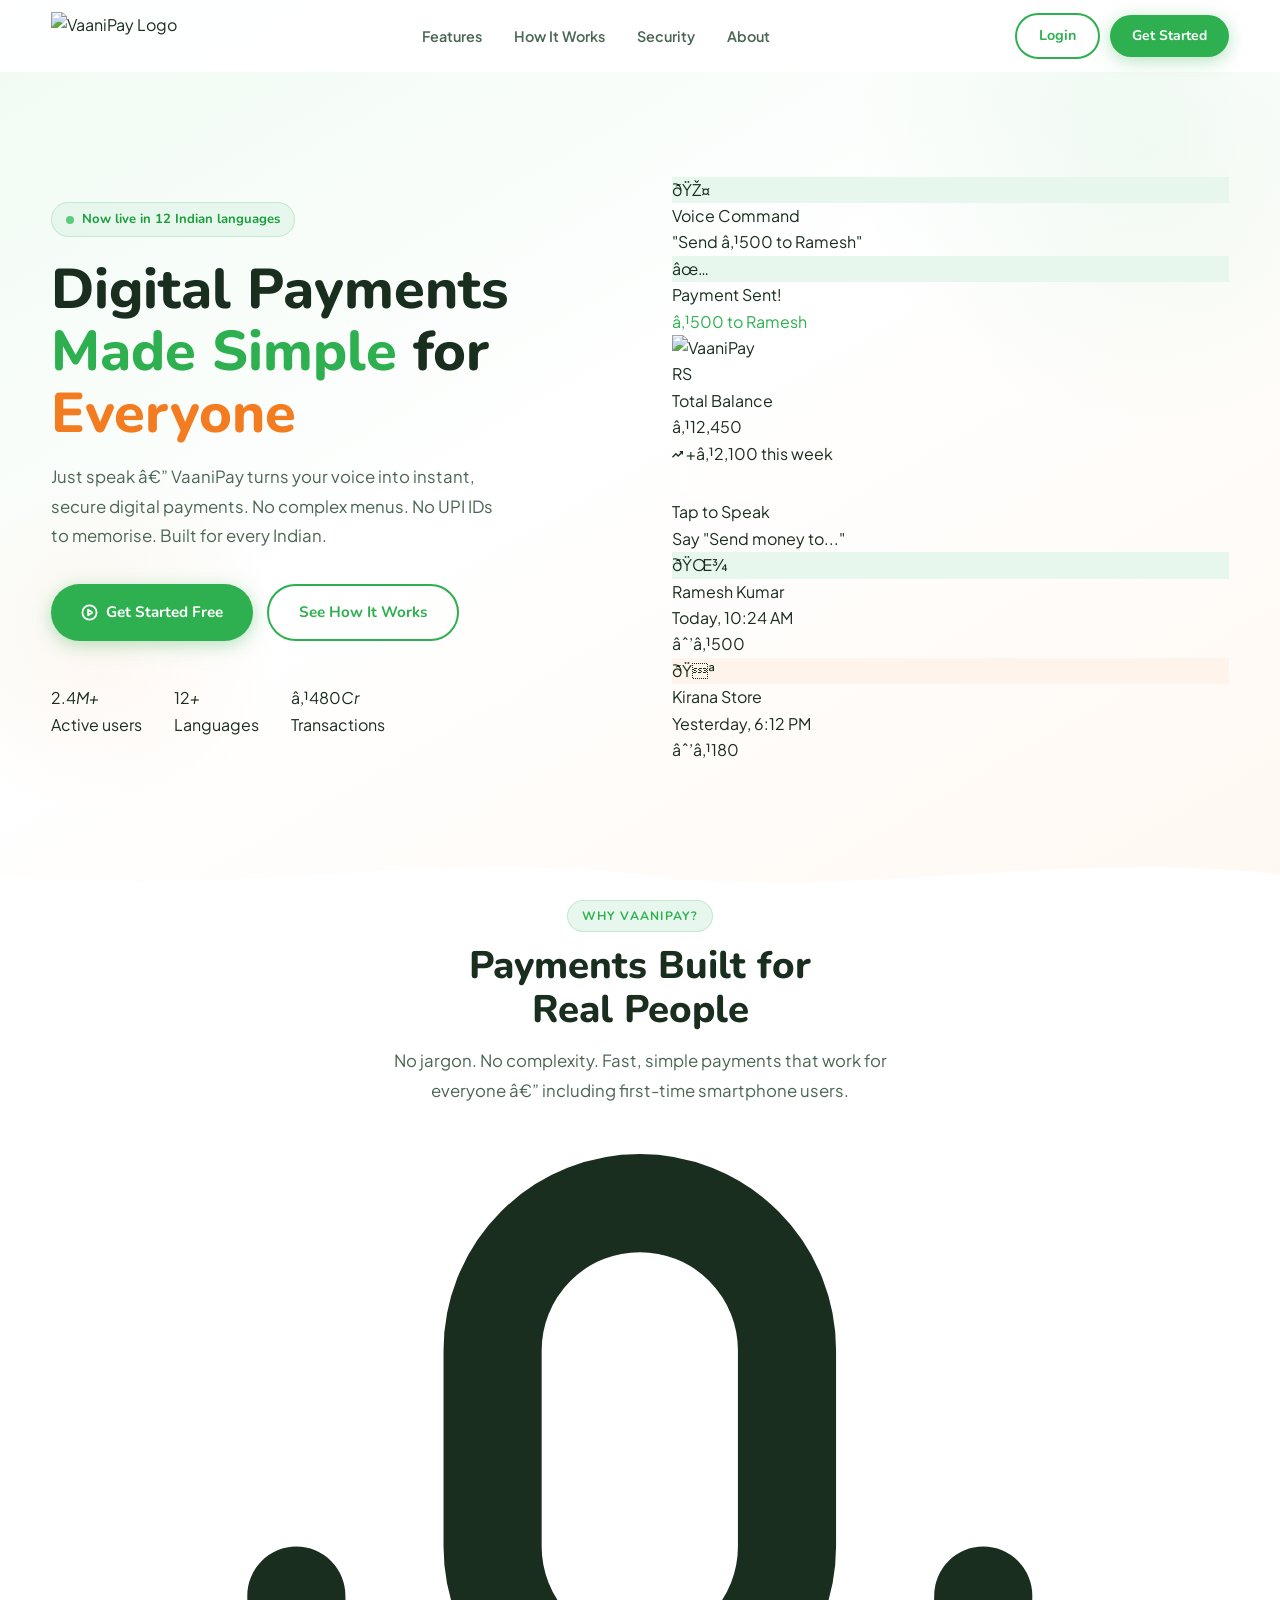
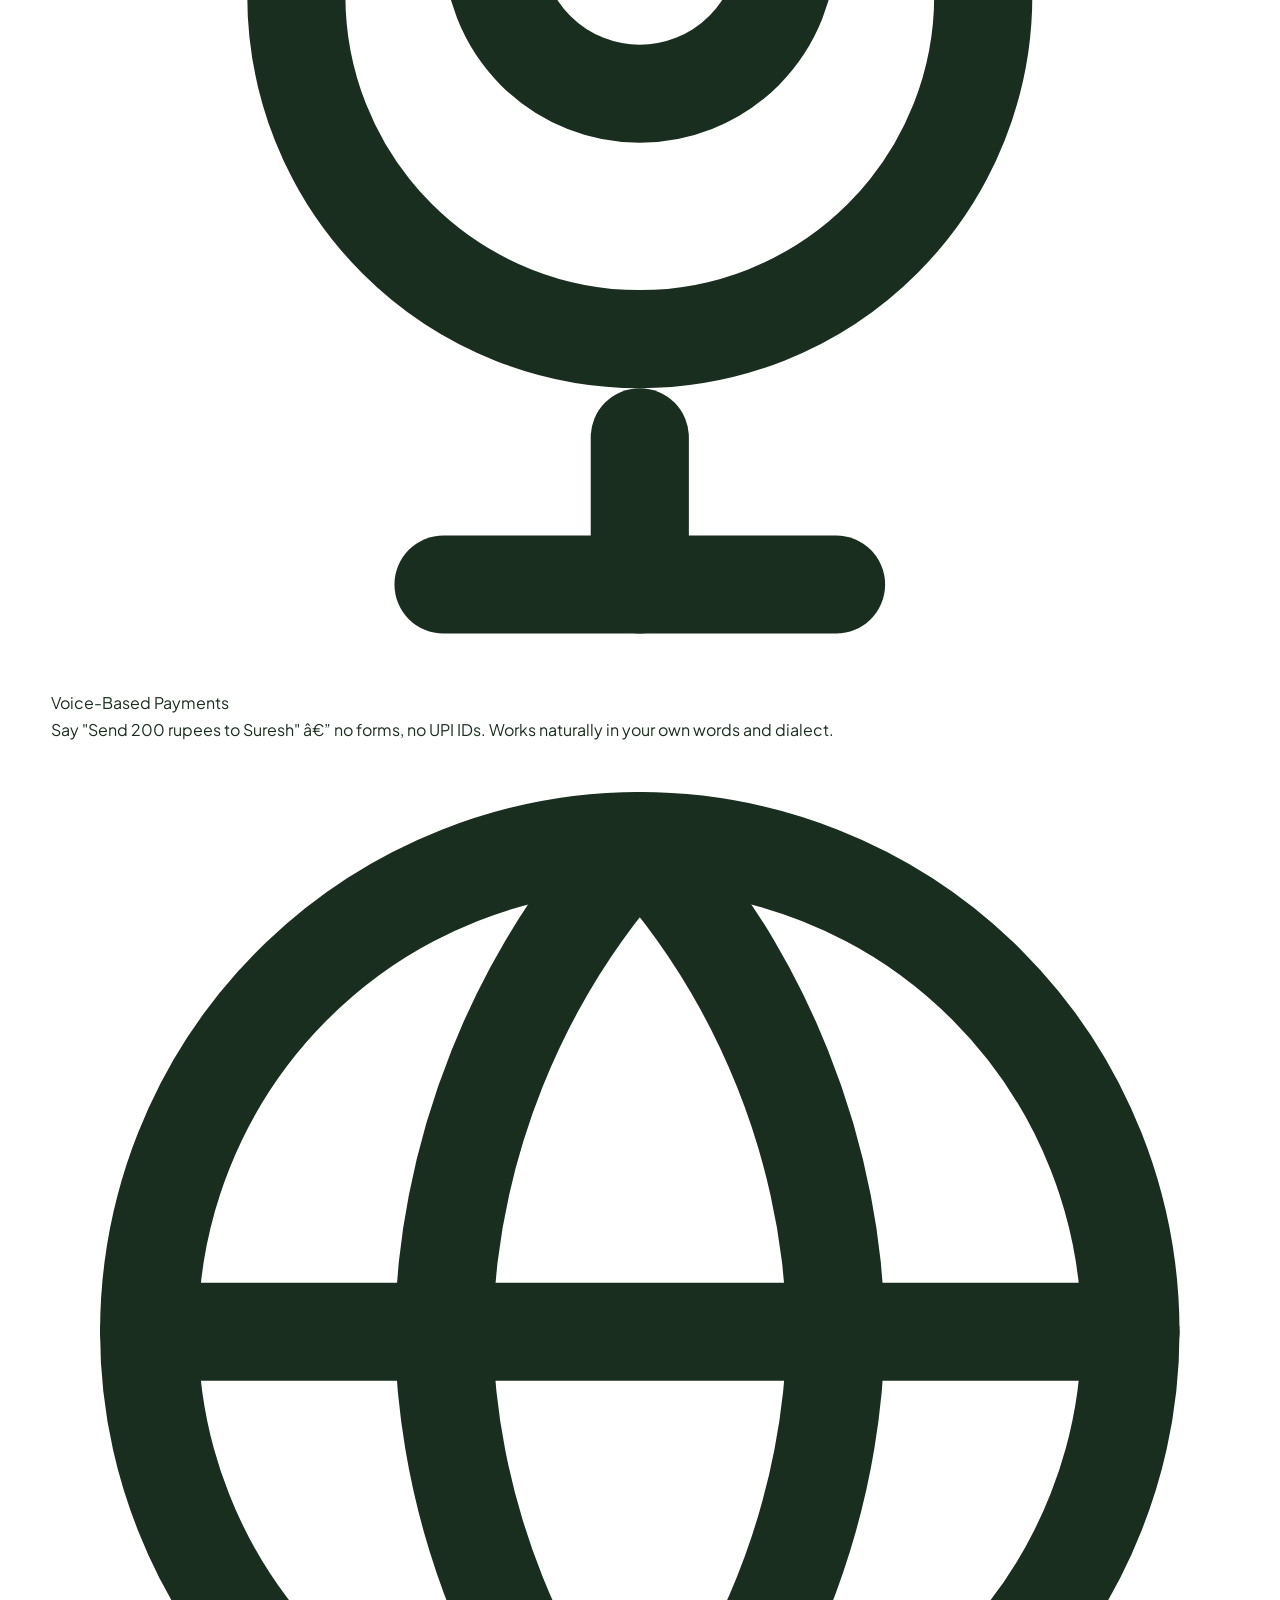
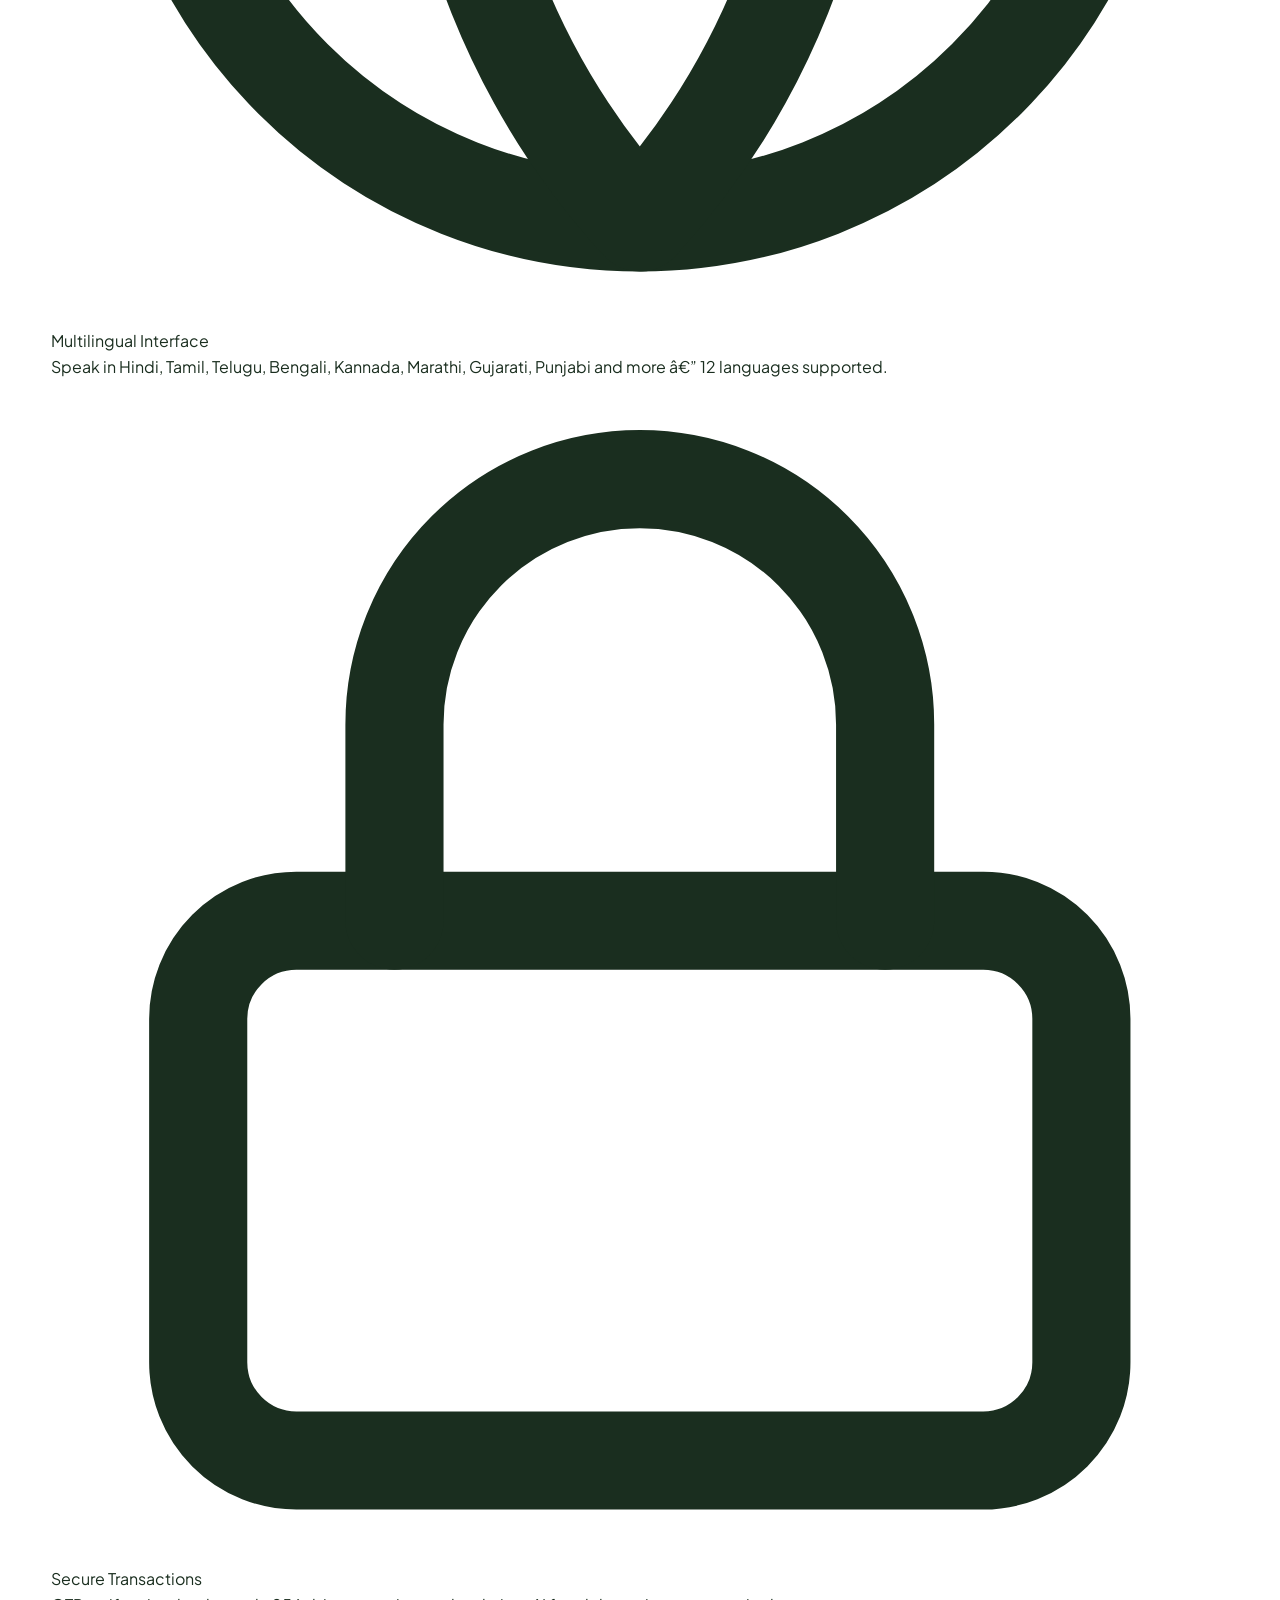
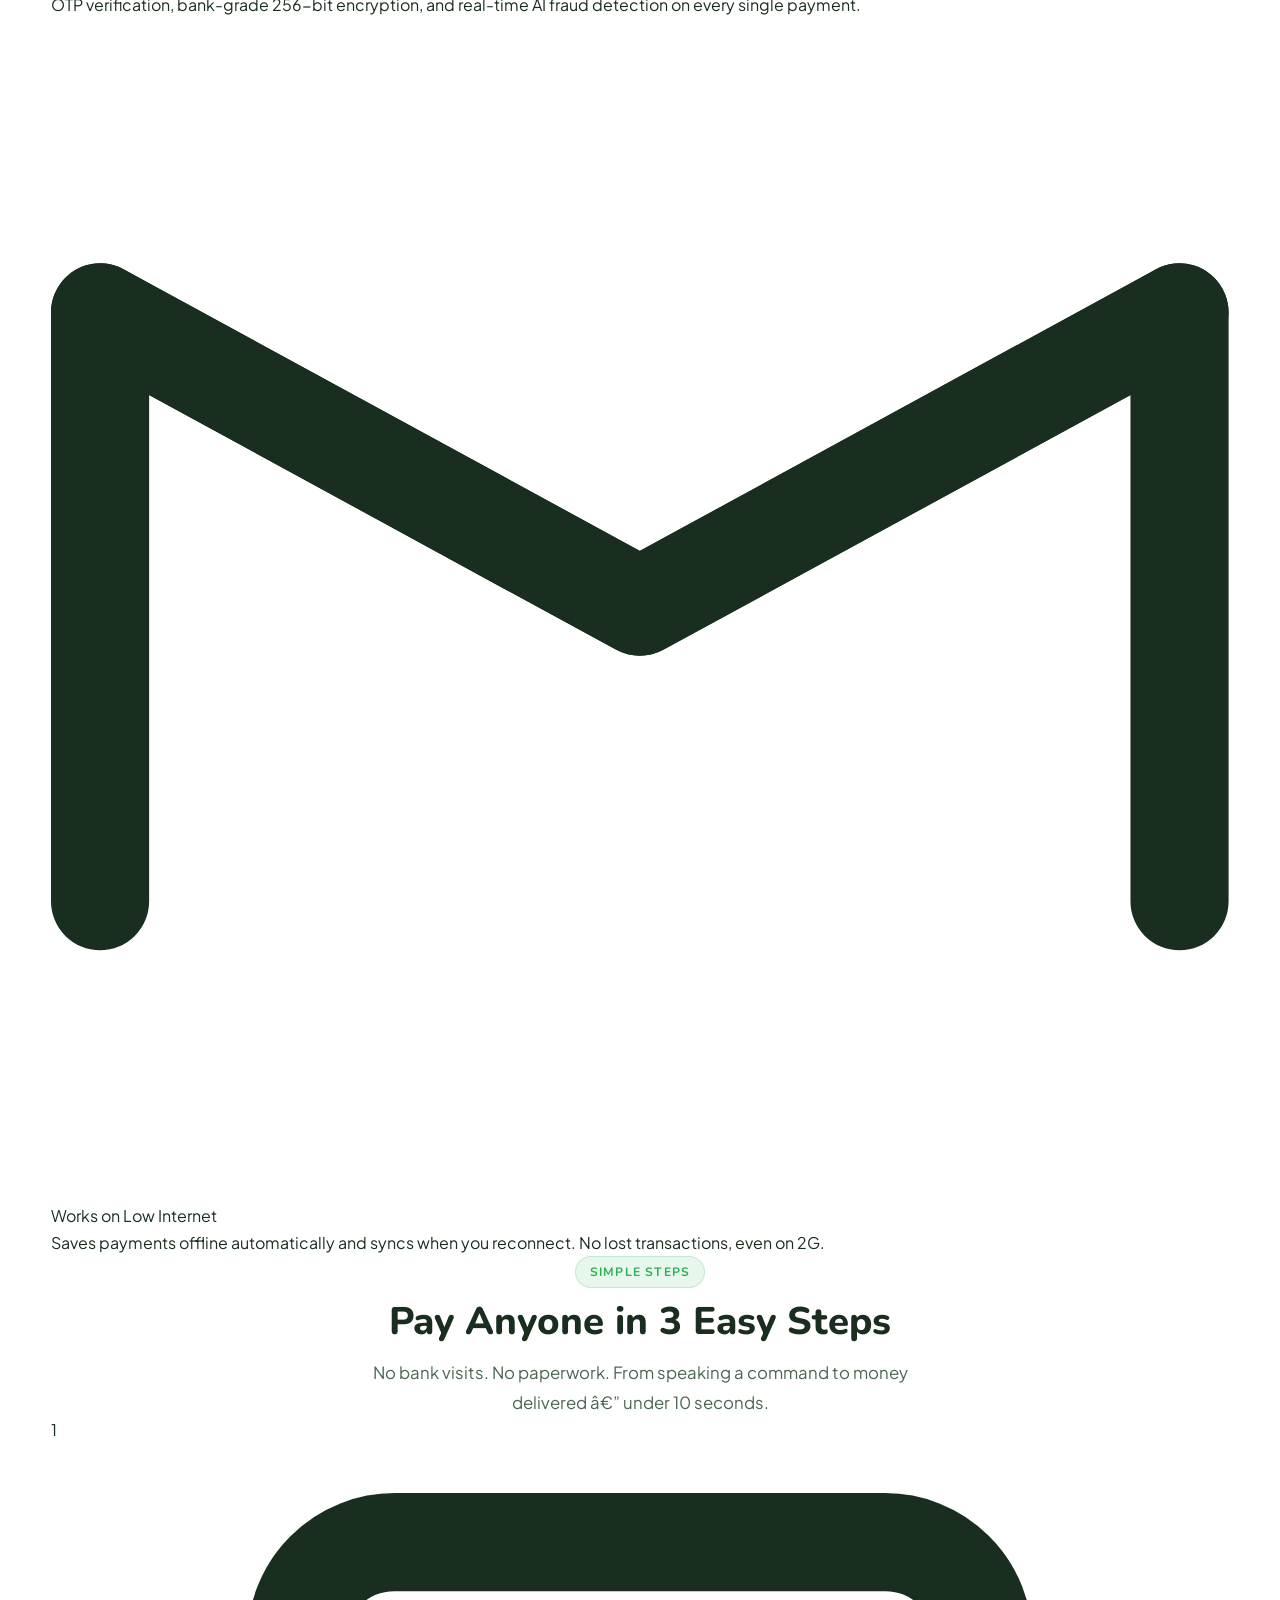
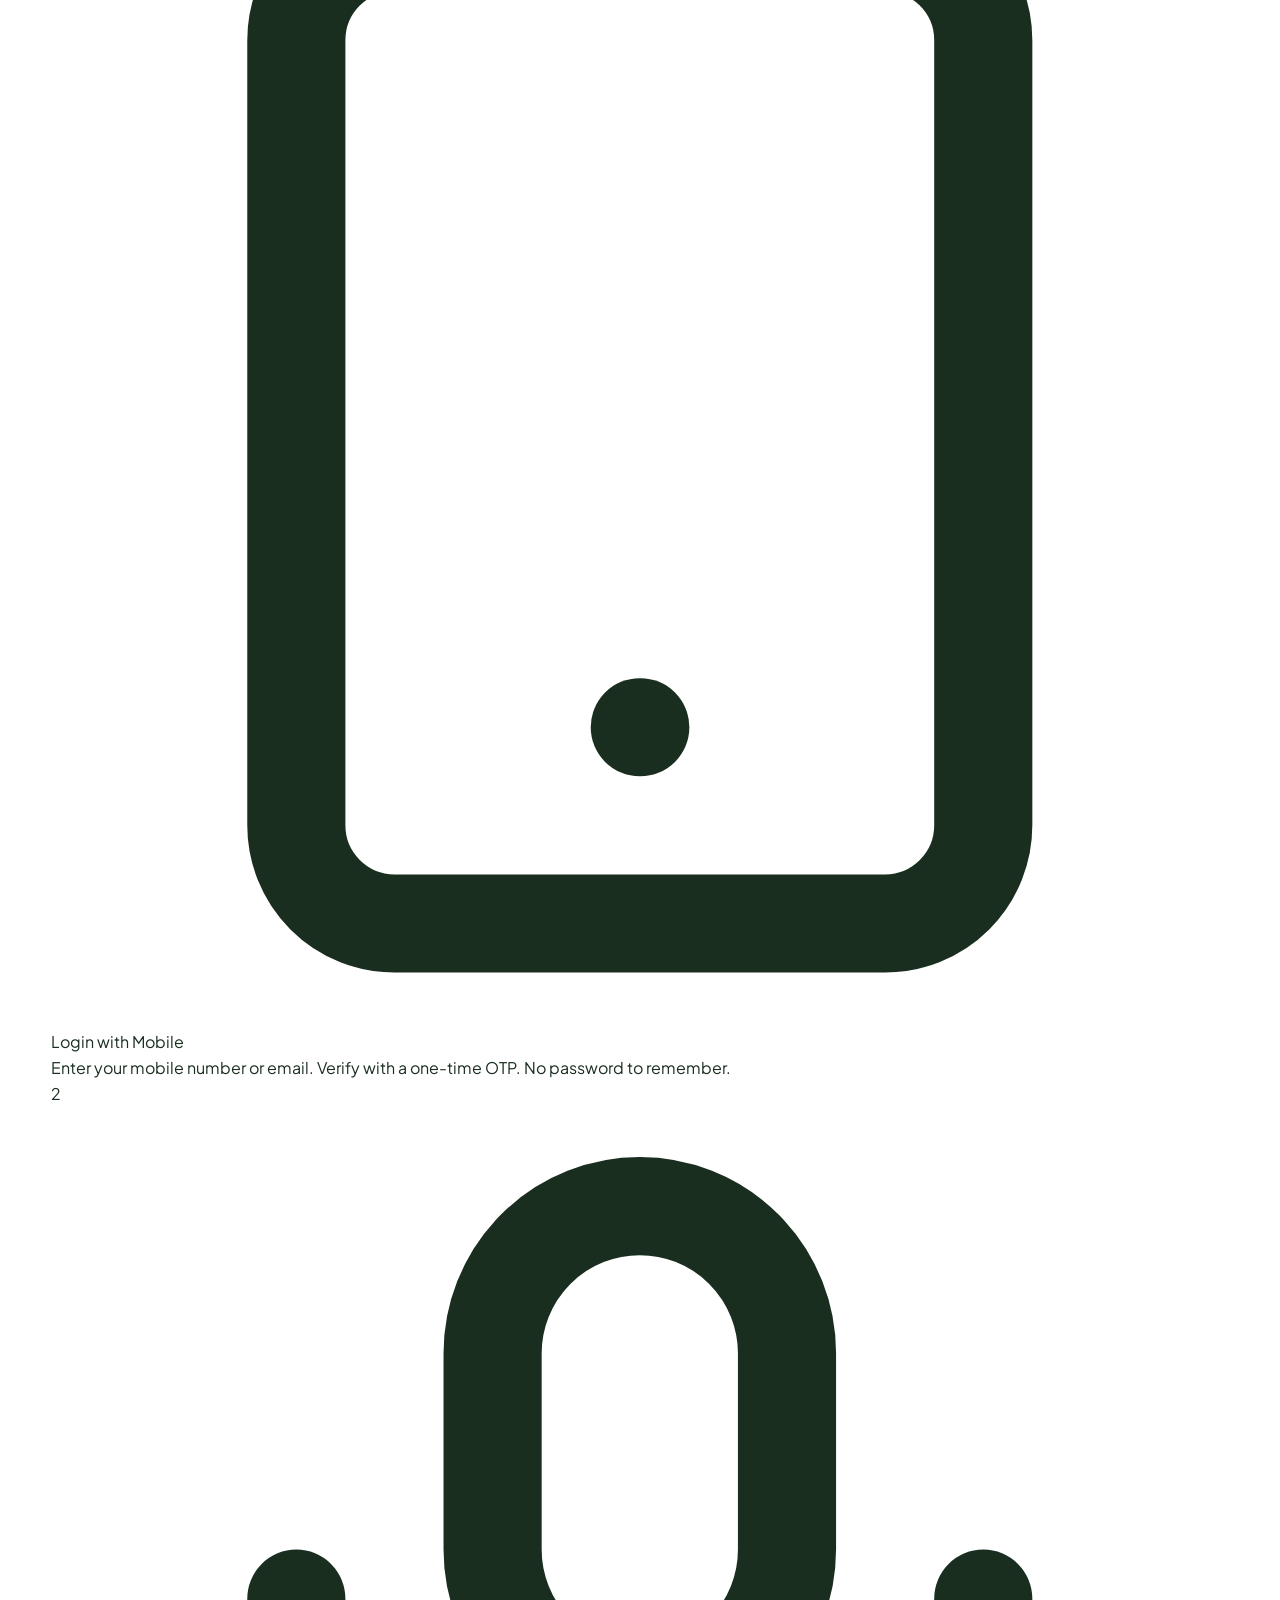
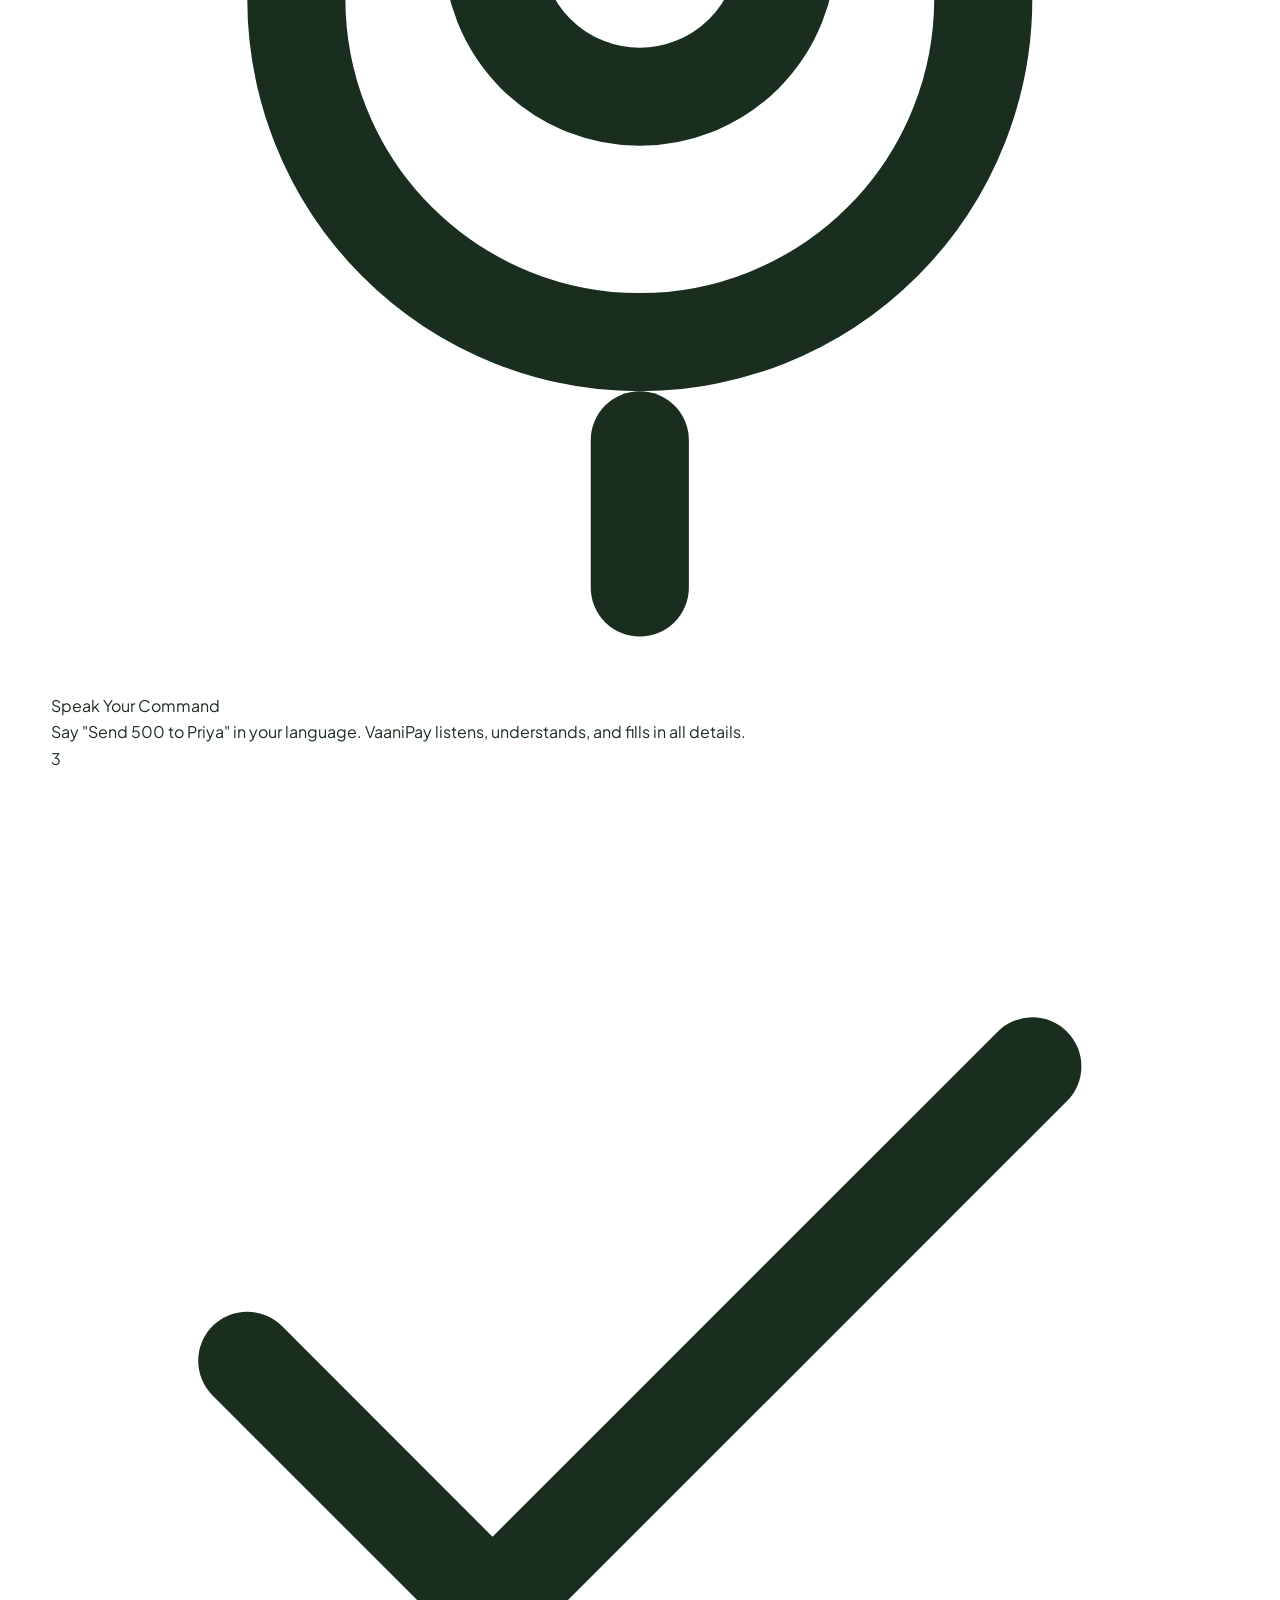
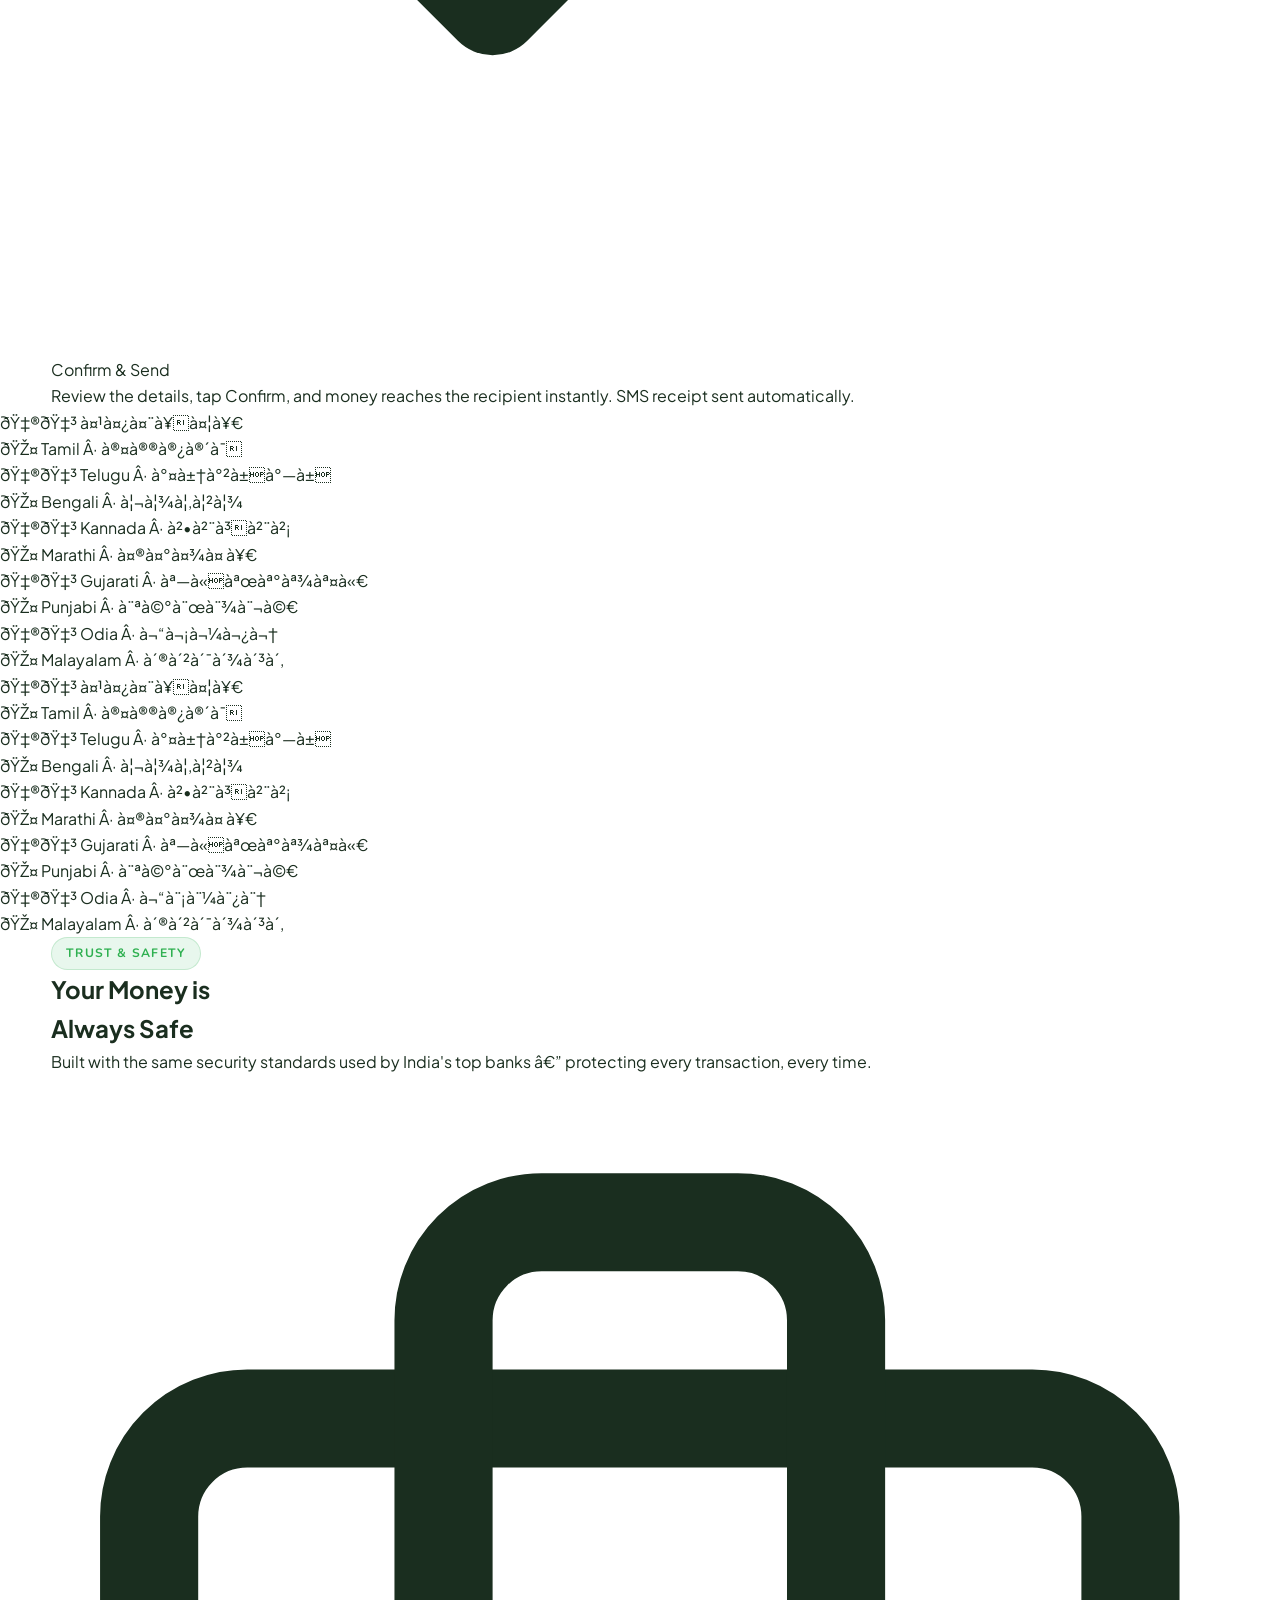
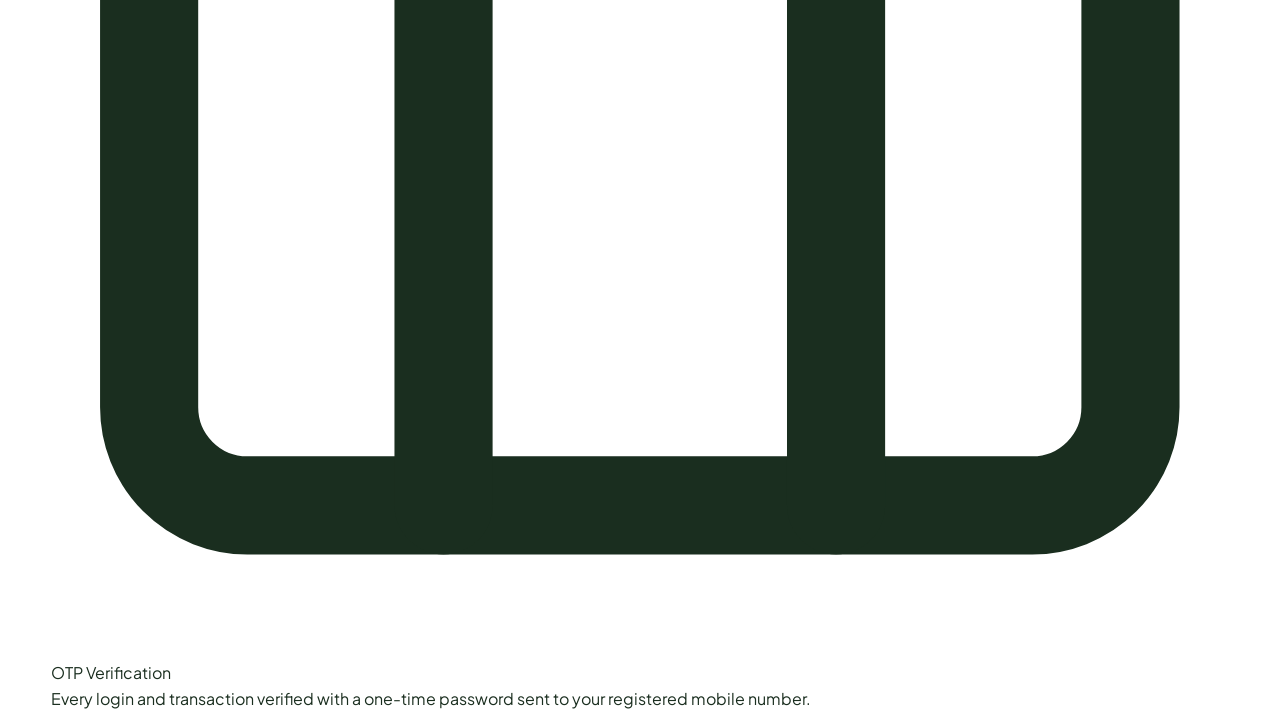
==== frontend/index.html @ 447a4386 "feat(html): part 2" ====
﻿<!DOCTYPE html>
<html lang="en">
<head>
  <meta charset="UTF-8" />
  <meta name="viewport" content="width=device-width, initial-scale=1.0" />
  <title>VaaniPay â€” Voice Payments for Everyone</title>
  <link rel="preconnect" href="https://fonts.googleapis.com" />
  <link rel="preconnect" href="https://fonts.gstatic.com" crossorigin />
  <link href="https://fonts.googleapis.com/css2?family=Plus+Jakarta+Sans:wght@300;400;500;600;700;800&family=Nunito:wght@400;500;600;700;800&display=swap" rel="stylesheet" />
  <!-- âœ… Link to external CSS file -->
  <!-- <link rel="stylesheet" href="css/style.css" /> -->
   <link rel="stylesheet" href="style.css">

</head>
<body>

  <!-- â•â•â•â•â•â•â•â•â•â•â•â•â•â•â•â•â•â•â•â•â•â•â•â•â•â•â•â•â•â•â•â•â•â•â•â•
       NAVBAR
  â•â•â•â•â•â•â•â•â•â•â•â•â•â•â•â•â•â•â•â•â•â•â•â•â•â•â•â•â•â•â•â•â•â•â•â• -->
  <nav id="nav">
    <div class="wrap">
      <div class="nav-row">

        <!-- âœ… REAL LOGO IMAGE from assets/logo.jpeg -->
        <a href="#home" class="nav-logo-link">
          <img src="icon.jpeg" alt="VaaniPay Logo" class="nav-logo-img" />
        </a>

        <!-- Desktop Nav Links -->
        <ul class="nav-links">
          <li><a href="#features">Features</a></li>
          <li><a href="#how">How It Works</a></li>
          <li><a href="#security">Security</a></li>
          <li><a href="#about">About</a></li>
        </ul>

        <!-- Desktop Buttons -->
        <div class="nav-right">
          <a href="#" class="nav-login">Login</a>
          <a href="#" class="btn btn-green nav-cta">Get Started</a>
        </div>

        <!-- Hamburger for mobile -->
        <button class="burger" id="burger" aria-label="Open menu">
          <span></span><span></span><span></span>
        </button>
      </div>
    </div>
  </nav>

  <!-- Mobile Menu Overlay -->
  <div class="mob-menu" id="mobMenu">
    <button class="mob-x" id="mobX" aria-label="Close menu">âœ•</button>
    <a href="#features" class="mob-link">Features</a>
    <a href="#how" class="mob-link">How It Works</a>
    <a href="#security" class="mob-link">Security</a>
    <a href="#about" class="mob-link">About</a>
    <a href="#" class="btn btn-green" style="margin-top:12px">Get Started Free</a>
  </div>

  <!-- â•â•â•â•â•â•â•â•â•â•â•â•â•â•â•â•â•â•â•â•â•â•â•â•â•â•â•â•â•â•â•â•â•â•â•â•
       HERO SECTION
  â•â•â•â•â•â•â•â•â•â•â•â•â•â•â•â•â•â•â•â•â•â•â•â•â•â•â•â•â•â•â•â•â•â•â•â• -->
  <section class="hero" id="home">
    <div class="hero-blob-a"></div>
    <div class="hero-blob-b"></div>

    <!-- Bottom wave divider -->
    <svg class="hero-wave" viewBox="0 0 1440 60" xmlns="http://www.w3.org/2000/svg" preserveAspectRatio="none">
      <path d="M0,30 C240,60 480,0 720,30 C960,60 1200,0 1440,30 L1440,60 L0,60 Z" fill="#ffffff"/>
    </svg>

    <div class="wrap">
      <div class="hero-inner">

        <!-- Left: Text Content -->
        <div class="hero-text">
          <div class="hero-badge">
            <div class="badge-dot"></div>
            Now live in 12 Indian languages
          </div>
          <h1 class="hero-title">
            Digital Payments <span class="hl">Made Simple</span> for <span class="ho">Everyone</span>
          </h1>
          <p class="body-lg hero-sub">
            Just speak â€” VaaniPay turns your voice into instant, secure digital payments. No complex menus. No UPI IDs to memorise. Built for every Indian.
          </p>
          <div class="hero-btns">
            <a href="#" class="btn btn-green">
              <svg width="17" height="17" viewBox="0 0 24 24" fill="none" stroke="currentColor" stroke-width="2.5" stroke-linecap="round" stroke-linejoin="round"><circle cx="12" cy="12" r="10"/><polygon points="10 8 16 12 10 16 10 8"/></svg>
              Get Started Free
            </a>
            <a href="#how" class="btn btn-outline">See How It Works</a>
          </div>
          <div class="hero-stats">
            <div class="stat-item">
              <div class="stat-n">2.4<em>M+</em></div>
              <div class="stat-l">Active users</div>
            </div>
            <div class="stat-item">
              <div class="stat-n">12<em>+</em></div>
              <div class="stat-l">Languages</div>
            </div>
            <div class="stat-item">
              <div class="stat-n">â‚¹480<em>Cr</em></div>
              <div class="stat-l">Transactions</div>
            </div>
          </div>
        </div>

        <!-- Right: Phone Mockup -->
        <div class="hero-vis">
          <!-- Floating chip 1 -->
          <div class="fc fc1">
            <div class="fc-ic" style="background:#e8f7ed">ðŸŽ¤</div>
            <div>
              <div class="fc-lbl">Voice Command</div>
              <div class="fc-val">"Send â‚¹500 to Ramesh"</div>
            </div>
          </div>
          <!-- Floating chip 2 -->
          <div class="fc fc2">
            <div class="fc-ic" style="background:#e8f7ed">âœ…</div>
            <div>
              <div class="fc-lbl">Payment Sent!</div>
              <div class="fc-val" style="color:var(--g1)">â‚¹500 to Ramesh</div>
            </div>
          </div>

          <!-- Phone body -->
          <div class="phone">
            <div class="phone-bar"></div>
            <div class="phone-top">
              <img src="assets/logo.jpeg" alt="VaaniPay" class="phone-logo" />
              <div class="phone-av">RS</div>
            </div>
            <div class="p-bal-lbl">Total Balance</div>
            <div class="p-bal">â‚¹12,450</div>
            <div class="p-up">
              <svg width="11" height="11" viewBox="0 0 24 24" fill="none" stroke="currentColor" stroke-width="3"><polyline points="23 6 13.5 15.5 8.5 10.5 1 18"/><polyline points="17 6 23 6 23 12"/></svg>
              +â‚¹2,100 this week
            </div>
            <!-- Mic area -->
            <div class="p-mic-area">
              <div class="p-mic-btn" id="phoneMicBtn">
                <svg width="25" height="25" viewBox="0 0 24 24" fill="none" stroke="white" stroke-width="2.5" stroke-linecap="round" stroke-linejoin="round">
                  <path d="M12 2a3 3 0 0 0-3 3v4a3 3 0 0 0 6 0V5a3 3 0 0 0-3-3z"/>
                  <path d="M19 10a7 7 0 0 1-14 0"/>
                  <line x1="12" y1="19" x2="12" y2="22"/>
                  <line x1="8" y1="22" x2="16" y2="22"/>
                </svg>
              </div>
              <div class="p-mic-t">Tap to Speak</div>
              <div class="p-mic-s">Say "Send money to..."</div>
            </div>
            <!-- Transactions -->
            <div class="p-txs">
              <div class="p-tx">
                <div class="p-tx-ic" style="background:#e8f7ed">ðŸŒ¾</div>
                <div class="p-tx-info">
                  <div class="p-tx-nm">Ramesh Kumar</div>
                  <div class="p-tx-tm">Today, 10:24 AM</div>
                </div>
                <div class="p-tx-am out">âˆ’â‚¹500</div>
              </div>
              <div class="p-tx">
                <div class="p-tx-ic" style="background:#fff4eb">ðŸª</div>
                <div class="p-tx-info">
                  <div class="p-tx-nm">Kirana Store</div>
                  <div class="p-tx-tm">Yesterday, 6:12 PM</div>
                </div>
                <div class="p-tx-am out">âˆ’â‚¹180</div>
              </div>
            </div>
          </div>
        </div>

      </div>
    </div>
  </section>

  <!-- â•â•â•â•â•â•â•â•â•â•â•â•â•â•â•â•â•â•â•â•â•â•â•â•â•â•â•â•â•â•â•â•â•â•â•â•
       FEATURES SECTION
  â•â•â•â•â•â•â•â•â•â•â•â•â•â•â•â•â•â•â•â•â•â•â•â•â•â•â•â•â•â•â•â•â•â•â•â• -->
  <section class="features" id="features">
    <div class="wrap">
      <div class="tc rv">
        <span class="chip">Why VaaniPay?</span>
        <h2 class="h2" style="margin:12px 0 14px">Payments Built for<br>Real People</h2>
        <p class="body-lg">No jargon. No complexity. Fast, simple payments that work for everyone â€” including first-time smartphone users.</p>
      </div>
      <div class="feat-grid">

        <div class="feat-card rv d1">
          <div class="feat-ic">
            <svg viewBox="0 0 24 24" fill="none" stroke="currentColor" stroke-width="2" stroke-linecap="round" stroke-linejoin="round"><path d="M12 2a3 3 0 0 0-3 3v4a3 3 0 0 0 6 0V5a3 3 0 0 0-3-3z"/><path d="M19 10a7 7 0 0 1-14 0"/><line x1="12" y1="19" x2="12" y2="22"/><line x1="8" y1="22" x2="16" y2="22"/></svg>
          </div>
          <div class="feat-title">Voice-Based Payments</div>
          <p class="feat-desc">Say "Send 200 rupees to Suresh" â€” no forms, no UPI IDs. Works naturally in your own words and dialect.</p>
        </div>

        <div class="feat-card o rv d2">
          <div class="feat-ic">
            <svg viewBox="0 0 24 24" fill="none" stroke="currentColor" stroke-width="2" stroke-linecap="round" stroke-linejoin="round"><circle cx="12" cy="12" r="10"/><line x1="2" y1="12" x2="22" y2="12"/><path d="M12 2a15.3 15.3 0 0 1 4 10 15.3 15.3 0 0 1-4 10 15.3 15.3 0 0 1-4-10 15.3 15.3 0 0 1 4-10z"/></svg>
          </div>
          <div class="feat-title">Multilingual Interface</div>
          <p class="feat-desc">Speak in Hindi, Tamil, Telugu, Bengali, Kannada, Marathi, Gujarati, Punjabi and more â€” 12 languages supported.</p>
        </div>

        <div class="feat-card rv d3">
          <div class="feat-ic">
            <svg viewBox="0 0 24 24" fill="none" stroke="currentColor" stroke-width="2" stroke-linecap="round" stroke-linejoin="round"><rect x="3" y="11" width="18" height="11" rx="2" ry="2"/><path d="M7 11V7a5 5 0 0 1 10 0v4"/></svg>
          </div>
          <div class="feat-title">Secure Transactions</div>
          <p class="feat-desc">OTP verification, bank-grade 256-bit encryption, and real-time AI fraud detection on every single payment.</p>
        </div>

        <div class="feat-card o rv d4">
          <div class="feat-ic">
            <svg viewBox="0 0 24 24" fill="none" stroke="currentColor" stroke-width="2" stroke-linecap="round" stroke-linejoin="round"><path d="M1 6l11 6 11-6"/><path d="M1 18V6l11 6 11-6v12"/></svg>
          </div>
          <div class="feat-title">Works on Low Internet</div>
          <p class="feat-desc">Saves payments offline automatically and syncs when you reconnect. No lost transactions, even on 2G.</p>
        </div>

      </div>
    </div>
  </section>

  <!-- â•â•â•â•â•â•â•â•â•â•â•â•â•â•â•â•â•â•â•â•â•â•â•â•â•â•â•â•â•â•â•â•â•â•â•â•
       HOW IT WORKS
  â•â•â•â•â•â•â•â•â•â•â•â•â•â•â•â•â•â•â•â•â•â•â•â•â•â•â•â•â•â•â•â•â•â•â•â• -->
  <section class="how" id="how">
    <div class="wrap">
      <div class="tc rv">
        <span class="chip">Simple Steps</span>
        <h2 class="h2" style="margin:12px 0 14px">Pay Anyone in 3 Easy Steps</h2>
        <p class="body-lg">No bank visits. No paperwork. From speaking a command to money delivered â€” under 10 seconds.</p>
      </div>
      <div class="steps">
        <div class="step hi rv d1">
          <div class="step-n">1</div>
          <div class="step-box">
            <div class="step-ic"><svg viewBox="0 0 24 24" fill="none" stroke="currentColor" stroke-width="2" stroke-linecap="round" stroke-linejoin="round"><rect x="5" y="2" width="14" height="20" rx="2" ry="2"/><line x1="12" y1="18" x2="12.01" y2="18"/></svg></div>
            <div class="step-title">Login with Mobile</div>
            <p class="step-desc">Enter your mobile number or email. Verify with a one-time OTP. No password to remember.</p>
          </div>
        </div>
        <div class="step rv d2">
          <div class="step-n">2</div>
          <div class="step-box">
            <div class="step-ic"><svg viewBox="0 0 24 24" fill="none" stroke="currentColor" stroke-width="2" stroke-linecap="round" stroke-linejoin="round"><path d="M12 2a3 3 0 0 0-3 3v4a3 3 0 0 0 6 0V5a3 3 0 0 0-3-3z"/><path d="M19 10a7 7 0 0 1-14 0"/><line x1="12" y1="19" x2="12" y2="22"/></svg></div>
            <div class="step-title">Speak Your Command</div>
            <p class="step-desc">Say "Send 500 to Priya" in your language. VaaniPay listens, understands, and fills in all details.</p>
          </div>
        </div>
        <div class="step rv d3">
          <div class="step-n">3</div>
          <div class="step-box">
            <div class="step-ic"><svg viewBox="0 0 24 24" fill="none" stroke="currentColor" stroke-width="2" stroke-linecap="round" stroke-linejoin="round"><polyline points="20 6 9 17 4 12"/></svg></div>
            <div class="step-title">Confirm &amp; Send</div>
            <p class="step-desc">Review the details, tap Confirm, and money reaches the recipient instantly. SMS receipt sent automatically.</p>
          </div>
        </div>
      </div>
    </div>
  </section>

  <!-- â•â•â•â•â•â•â•â•â•â•â•â•â•â•â•â•â•â•â•â•â•â•â•â•â•â•â•â•â•â•â•â•â•â•â•â•
       LANGUAGE MARQUEE STRIP
  â•â•â•â•â•â•â•â•â•â•â•â•â•â•â•â•â•â•â•â•â•â•â•â•â•â•â•â•â•â•â•â•â•â•â•â• -->
  <div class="lang-sec" id="about">
    <div style="overflow:hidden">
      <div class="lang-inner" id="langStrip">
        <div class="lang-pill">ðŸ‡®ðŸ‡³ à¤¹à¤¿à¤¨à¥à¤¦à¥€</div>
        <div class="lang-pill">ðŸŽ¤ Tamil Â· à®¤à®®à®¿à®´à¯</div>
        <div class="lang-pill">ðŸ‡®ðŸ‡³ Telugu Â· à°¤à±†à°²à±à°—à±</div>
        <div class="lang-pill">ðŸŽ¤ Bengali Â· à¦¬à¦¾à¦‚à¦²à¦¾</div>
        <div class="lang-pill">ðŸ‡®ðŸ‡³ Kannada Â· à²•à²¨à³à²¨à²¡</div>
        <div class="lang-pill">ðŸŽ¤ Marathi Â· à¤®à¤°à¤¾à¤ à¥€</div>
        <div class="lang-pill">ðŸ‡®ðŸ‡³ Gujarati Â· àª—à«àªœàª°àª¾àª¤à«€</div>
        <div class="lang-pill">ðŸŽ¤ Punjabi Â· à¨ªà©°à¨œà¨¾à¨¬à©€</div>
        <div class="lang-pill">ðŸ‡®ðŸ‡³ Odia Â· à¬“à¬¡à¬¼à¬¿à¬†</div>
        <div class="lang-pill">ðŸŽ¤ Malayalam Â· à´®à´²à´¯à´¾à´³à´‚</div>
        <!-- Duplicate for seamless loop -->
        <div class="lang-pill">ðŸ‡®ðŸ‡³ à¤¹à¤¿à¤¨à¥à¤¦à¥€</div>
        <div class="lang-pill">ðŸŽ¤ Tamil Â· à®¤à®®à®¿à®´à¯</div>
        <div class="lang-pill">ðŸ‡®ðŸ‡³ Telugu Â· à°¤à±†à°²à±à°—à±</div>
        <div class="lang-pill">ðŸŽ¤ Bengali Â· à¦¬à¦¾à¦‚à¦²à¦¾</div>
        <div class="lang-pill">ðŸ‡®ðŸ‡³ Kannada Â· à²•à²¨à³à²¨à²¡</div>
        <div class="lang-pill">ðŸŽ¤ Marathi Â· à¤®à¤°à¤¾à¤ à¥€</div>
        <div class="lang-pill">ðŸ‡®ðŸ‡³ Gujarati Â· àª—à«àªœàª°àª¾àª¤à«€</div>
        <div class="lang-pill">ðŸŽ¤ Punjabi Â· à¨ªà©°à¨œà¨¾à¨¬à©€</div>
        <div class="lang-pill">ðŸ‡®ðŸ‡³ Odia Â· à¬“à¨¡à¨¼à¨¿à¨†</div>
        <div class="lang-pill">ðŸŽ¤ Malayalam Â· à´®à´²à´¯à´¾à´³à´‚</div>
      </div>
    </div>
  </div>

  <!-- â•â•â•â•â•â•â•â•â•â•â•â•â•â•â•â•â•â•â•â•â•â•â•â•â•â•â•â•â•â•â•â•â•â•â•â•
       SECURITY SECTION
  â•â•â•â•â•â•â•â•â•â•â•â•â•â•â•â•â•â•â•â•â•â•â•â•â•â•â•â•â•â•â•â•â•â•â•â• -->
  <section class="security" id="security">
    <div class="wrap">
      <div class="sec-inner">
        <div>
          <span class="chip sec-chip">Trust &amp; Safety</span>
          <h2 class="sec-h">Your Money is<br>Always Safe</h2>
          <p class="sec-sub">Built with the same security standards used by India's top banks â€” protecting every transaction, every time.</p>
          <div class="sec-items">
            <div class="sec-item rv d1">
              <div class="sec-ic"><svg viewBox="0 0 24 24" fill="none" stroke="currentColor" stroke-width="2" stroke-linecap="round" stroke-linejoin="round"><rect x="2" y="7" width="20" height="14" rx="2"/><path d="M16 21V5a2 2 0 0 0-2-2h-4a2 2 0 0 0-2 2v16"/></svg></div>
              <div><div class="sec-it">OTP Verification</div><div class="sec-id">Every login and transaction verified with a one-time password sent to your registered mobile number.</div></div>
            </div>
---- frontend/style.css ----
﻿/* â•â•â•â•â•â•â•â•â•â•â•â•â•â•â•â•â•â•â•â•â•â•â•â•â•â•â•â•â•â•â•â•â•â•â•â•â•â•â•â•â•â•â•â•â•â•â•
   VaaniPay â€” style.css
   All visual styles for index.html
   Linked via: <link rel="stylesheet" href="css/style.css" />
â•â•â•â•â•â•â•â•â•â•â•â•â•â•â•â•â•â•â•â•â•â•â•â•â•â•â•â•â•â•â•â•â•â•â•â•â•â•â•â•â•â•â•â•â•â•â• */

/* â”€â”€â”€ RESET â”€â”€â”€ */
*, *::before, *::after { box-sizing: border-box; margin: 0; padding: 0; }
html { scroll-behavior: smooth; }
body {
  font-family: 'Plus Jakarta Sans', sans-serif;
  color: #1a2e1f;
  background: #fff;
  overflow-x: hidden;
  line-height: 1.65;
}
a { text-decoration: none; color: inherit; }
ul { list-style: none; }
button { cursor: pointer; font-family: inherit; border: none; outline: none; }
img { max-width: 100%; display: block; }

/* â”€â”€â”€ CSS VARIABLES (Design Tokens) â”€â”€â”€ */
:root {
  --g1: #2eb050;        /* Green primary */
  --g2: #1a9e3c;        /* Green dark */
  --g3: #e8f7ed;        /* Green light bg */
  --g4: #5acc78;        /* Green mid */
  --o1: #f47c20;        /* Orange primary */
  --o2: #e06010;        /* Orange dark */
  --o3: #fff4eb;        /* Orange light bg */
  --dark: #0f1f13;      /* Dark bg (security section) */
  --text: #1a2e1f;      /* Main text */
  --mid: #4a6652;       /* Secondary text */
  --muted: #7a9485;     /* Muted text */
  --border: #d0e8d8;    /* Border color */
  --white: #ffffff;
  --off: #f7fbf8;       /* Off-white bg */

  /* Border radius scale */
  --r-sm: 10px;
  --r-md: 18px;
  --r-lg: 26px;
  --r-xl: 40px;

  /* Shadows */
  --sh-g: 0 8px 32px rgba(46,176,80,.18);
  --sh-lg: 0 20px 64px rgba(46,176,80,.16);
}

/* FIX: Prevents sections from hiding behind fixed navbar on anchor jump */
section, div[id] {
  scroll-margin-top: 80px;
}

/* â”€â”€â”€ UTILITY CLASSES â”€â”€â”€ */
.wrap { width: 92%; max-width: 1180px; margin: 0 auto; }
.tc { text-align: center; }
.tc .body-lg { margin: 0 auto; max-width: 540px; }

.chip {
  display: inline-flex; align-items: center; gap: 6px;
  font-family: 'Nunito', sans-serif; font-weight: 700;
  font-size: .76rem; letter-spacing: .1em; text-transform: uppercase;
  color: var(--g1); background: var(--g3);
  padding: 5px 14px; border-radius: 50px;
  border: 1px solid rgba(46,176,80,.2);
}

.h2 {
  font-family: 'Nunito', sans-serif; font-weight: 800;
  font-size: clamp(1.7rem, 3vw, 2.6rem); line-height: 1.15;
  color: var(--text);
}

.body-lg { font-size: 1.05rem; color: var(--mid); line-height: 1.75; }

/* â”€â”€â”€ BUTTON SYSTEM â”€â”€â”€ */
.btn {
  display: inline-flex; align-items: center; gap: 8px;
  font-family: 'Nunito', sans-serif; font-weight: 700; font-size: .95rem;
  padding: 14px 30px; border-radius: 50px;
  transition: transform .15s, box-shadow .2s, background .2s;
}
.btn:hover { transform: translateY(-2px); }

.btn-green {
  background: var(--g1); color: #fff;
  box-shadow: 0 4px 18px rgba(46,176,80,.35);
}
.btn-green:hover { background: var(--g2); box-shadow: 0 8px 30px rgba(46,176,80,.42); }

.btn-outline {
  background: transparent; color: var(--g1);
  border: 2px solid var(--g1);
}
.btn-outline:hover { background: var(--g3); }

.btn-white {
  background: #fff; color: var(--g1);
  box-shadow: 0 4px 20px rgba(0,0,0,.12);
}
.btn-white:hover { box-shadow: 0 8px 32px rgba(0,0,0,.18); }

.btn-ghost-w {
  background: rgba(255,255,255,.12); color: #fff;
  border: 2px solid rgba(255,255,255,.35);
}
.btn-ghost-w:hover { background: rgba(255,255,255,.22); }

/* â”€â”€â”€ SCROLL REVEAL ANIMATION â”€â”€â”€ */
.rv {
  opacity: 1;
  transform: translateY(0);
  transition: opacity .6s ease, transform .6s ease;
}
.rv.in { opacity: 1; transform: translateY(0); }
.rv.d1 { transition-delay: .1s; }
.rv.d2 { transition-delay: .2s; }
.rv.d3 { transition-delay: .3s; }
.rv.d4 { transition-delay: .4s; }

/* â•â•â•â•â•â•â•â•â•â•â•â•â•â•â•â•â•â•â•â•â•â•â•â•â•â•â•â•â•â•â•â•â•â•â•â•
   NAVBAR
â•â•â•â•â•â•â•â•â•â•â•â•â•â•â•â•â•â•â•â•â•â•â•â•â•â•â•â•â•â•â•â•â•â•â•â• */
/* #nav {
  position: fixed; top: 0; left: 0; right: 0; z-index: 1000;
  padding: 12px 0;
  transition: background .3s, box-shadow .3s, padding .3s;
} */

#nav {
  position: fixed; top: 0; left: 0; right: 0; z-index: 1000;
  padding: 12px 0;
  background: rgba(255,255,255,0.92);          /* ADD THIS LINE */
  backdrop-filter: blur(12px);                  /* ADD THIS LINE */
  transition: background .3s, box-shadow .3s, padding .3s;
}

#nav.stuck {
  background: rgba(255,255,255,.96);
  backdrop-filter: blur(16px);
  -webkit-backdrop-filter: blur(16px);
  box-shadow: 0 2px 24px rgba(46,176,80,.10);
  padding: 8px 0;
}

.nav-row {
  display: flex; align-items: center;
  justify-content: space-between; gap: 16px;
}

/* âœ… Real logo image styles */
.nav-logo-link { display: flex; align-items: center; }
.nav-logo-img {
  height: 48px;         /* Control logo height here */
  width: auto;          /* Keep aspect ratio */
  object-fit: contain;
  display: block;
}

.nav-links { display: flex; align-items: center; gap: 4px; }
.nav-links a {
  font-weight: 600; font-size: .9rem; color: var(--mid);
  padding: 8px 14px; border-radius: 8px;
  transition: color .2s, background .2s;
}
.nav-links a:hover { color: var(--g1); background: var(--g3); }

.nav-right { display: flex; align-items: center; gap: 10px; }
.nav-cta { padding: 10px 22px !important; font-size: .87rem !important; }

.nav-login {
  font-family: 'Nunito', sans-serif; font-weight: 700; font-size: .9rem;
  color: var(--g1); padding: 9px 22px; border-radius: 50px;
  border: 2px solid var(--g1);
  transition: background .2s, color .2s;
}
.nav-login:hover { background: var(--g1); color: #fff; }

/* Hamburger */
.burger {
  display: none; flex-direction: column; gap: 5px;
  background: none; padding: 6px; border-radius: 6px;
}
.burger span {
  display: block; width: 24px; height: 2px;
  background: var(--text); border-radius: 2px;
  transition: all .3s;
}

/* Mobile menu overlay */
.mob-menu {
  display: none; position: fixed; inset: 0;
  background: #fff; z-index: 999;
  flex-direction: column; align-items: center; justify-content: center; gap: 28px;
}
.mob-menu.on { display: flex; }
.mob-menu a {
  font-family: 'Nunito', sans-serif; font-weight: 700; font-size: 1.6rem;
  color: var(--text);
}
.mob-menu a:hover { color: var(--g1); }
.mob-x {
  position: absolute; top: 24px; right: 24px;
  background: none; font-size: 2rem; color: var(--text); line-height: 1;
}

/* â•â•â•â•â•â•â•â•â•â•â•â•â•â•â•â•â•â•â•â•â•â•â•â•â•â•â•â•â•â•â•â•â•â•â•â•
   HERO SECTION
â•â•â•â•â•â•â•â•â•â•â•â•â•â•â•â•â•â•â•â•â•â•â•â•â•â•â•â•â•â•â•â•â•â•â•â• */
.hero {
  min-height: 100vh;
  background: linear-gradient(150deg, #f0fbf3 0%, #fff 48%, #fff8f2 100%);
  display: flex; align-items: center;
  padding: 120px 0 80px;
  position: relative; overflow: hidden;
}

/* Decorative background blobs */
.hero-blob-a {
  position: absolute; width: 580px; height: 580px; border-radius: 50%;
  background: radial-gradient(circle, rgba(46,176,80,.07) 0%, transparent 70%);
  top: -150px; right: -150px; pointer-events: none;
}
.hero-blob-b {
  position: absolute; width: 360px; height: 360px; border-radius: 50%;
  background: radial-gradient(circle, rgba(244,124,32,.06) 0%, transparent 70%);
  bottom: 80px; left: -80px; pointer-events: none;
}

/* Bottom wave */
.hero-wave {
  position: absolute; bottom: -1px; left: 0; right: 0; pointer-events: none;
}

.hero-inner {
  display: grid; grid-template-columns: 1fr 1fr;
  gap: 64px; align-items: center; position: relative; z-index: 1;
}

/* Hero badge pill */
.hero-badge {
  display: inline-flex; align-items: center; gap: 8px;
  background: var(--g3); color: var(--g2);
  font-family: 'Nunito', sans-serif; font-weight: 700; font-size: .82rem;
  padding: 6px 14px; border-radius: 50px;
  margin-bottom: 22px; border: 1px solid rgba(46,176,80,.2);
}
.badge-dot {
  width: 8px; height: 8px; background: var(--g4);
  border-radius: 50%; animation: blink 2s infinite;
}
@keyframes blink { 0%, 100% { opacity: 1; } 50% { opacity: .3; } }

.hero-title {
  font-family: 'Nunito', sans-serif; font-weight: 800;
  font-size: clamp(2.1rem, 4.5vw, 3.5rem);
  line-height: 1.1; color: var(--text); margin-bottom: 18px;
}
.hl { color: var(--g1); }
.ho { color: var(--o1); }

.hero-sub { margin-bottom: 34px; max-width: 460px; }
.hero-btns { display: flex; gap: 14px; flex-wrap: wrap; margin-bottom: 44px; }

/* Stats row */
.hero-stats { display: flex; gap: 32px; flex-wrap: wrap; }
.stat-n {
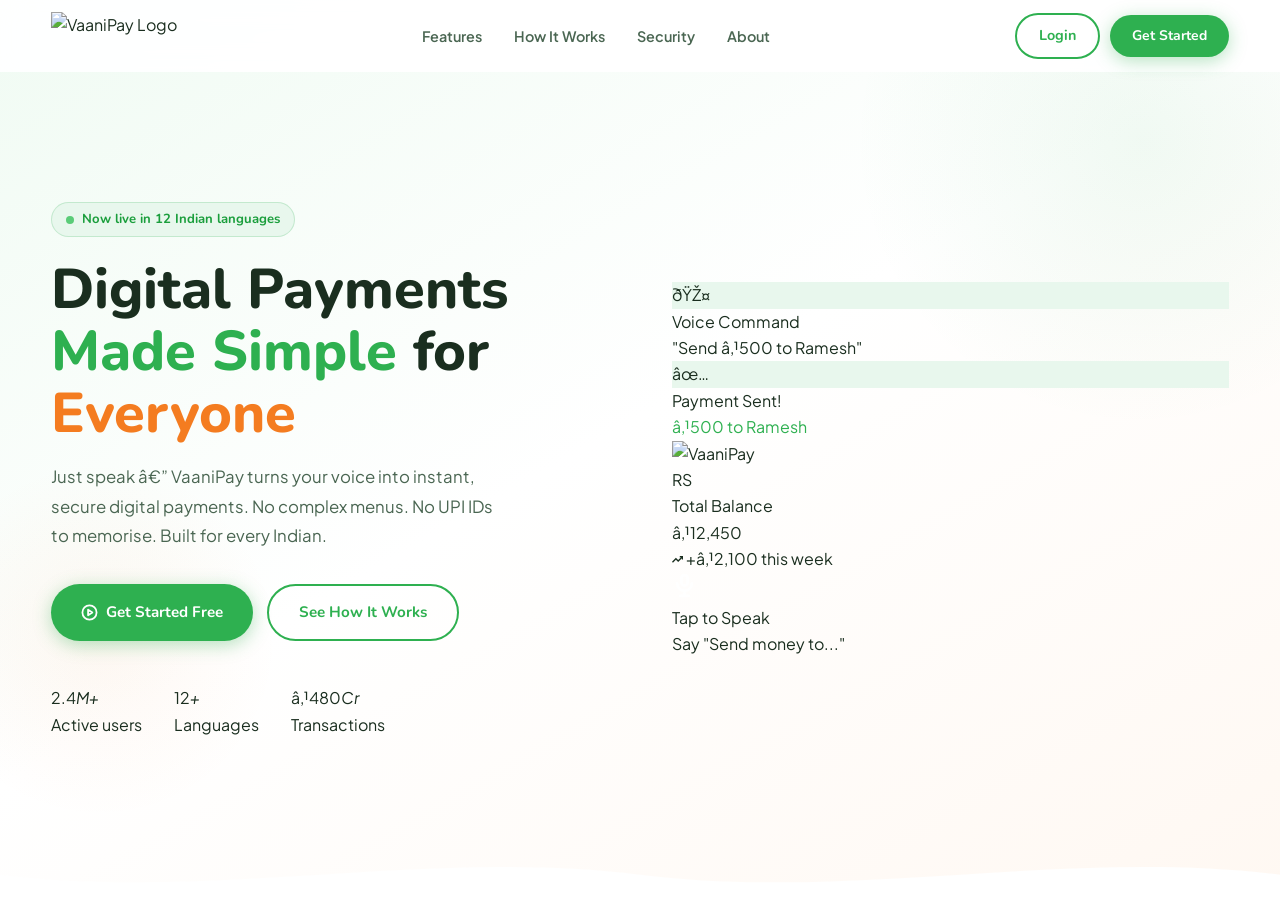
==== commit 7a183ad8: "feat(html): part 1" ====
--- a/frontend/index.html
+++ b/frontend/index.html
@@ -155,160 +155,3 @@
             </div>
             <!-- Transactions -->
             <div class="p-txs">
-              <div class="p-tx">
-                <div class="p-tx-ic" style="background:#e8f7ed">ðŸŒ¾</div>
-                <div class="p-tx-info">
-                  <div class="p-tx-nm">Ramesh Kumar</div>
-                  <div class="p-tx-tm">Today, 10:24 AM</div>
-                </div>
-                <div class="p-tx-am out">âˆ’â‚¹500</div>
-              </div>
-              <div class="p-tx">
-                <div class="p-tx-ic" style="background:#fff4eb">ðŸª</div>
-                <div class="p-tx-info">
-                  <div class="p-tx-nm">Kirana Store</div>
-                  <div class="p-tx-tm">Yesterday, 6:12 PM</div>
-                </div>
-                <div class="p-tx-am out">âˆ’â‚¹180</div>
-              </div>
-            </div>
-          </div>
-        </div>
-
-      </div>
-    </div>
-  </section>
-
-  <!-- â•â•â•â•â•â•â•â•â•â•â•â•â•â•â•â•â•â•â•â•â•â•â•â•â•â•â•â•â•â•â•â•â•â•â•â•
-       FEATURES SECTION
-  â•â•â•â•â•â•â•â•â•â•â•â•â•â•â•â•â•â•â•â•â•â•â•â•â•â•â•â•â•â•â•â•â•â•â•â• -->
-  <section class="features" id="features">
-    <div class="wrap">
-      <div class="tc rv">
-        <span class="chip">Why VaaniPay?</span>
-        <h2 class="h2" style="margin:12px 0 14px">Payments Built for<br>Real People</h2>
-        <p class="body-lg">No jargon. No complexity. Fast, simple payments that work for everyone â€” including first-time smartphone users.</p>
-      </div>
-      <div class="feat-grid">
-
-        <div class="feat-card rv d1">
-          <div class="feat-ic">
-            <svg viewBox="0 0 24 24" fill="none" stroke="currentColor" stroke-width="2" stroke-linecap="round" stroke-linejoin="round"><path d="M12 2a3 3 0 0 0-3 3v4a3 3 0 0 0 6 0V5a3 3 0 0 0-3-3z"/><path d="M19 10a7 7 0 0 1-14 0"/><line x1="12" y1="19" x2="12" y2="22"/><line x1="8" y1="22" x2="16" y2="22"/></svg>
-          </div>
-          <div class="feat-title">Voice-Based Payments</div>
-          <p class="feat-desc">Say "Send 200 rupees to Suresh" â€” no forms, no UPI IDs. Works naturally in your own words and dialect.</p>
-        </div>
-
-        <div class="feat-card o rv d2">
-          <div class="feat-ic">
-            <svg viewBox="0 0 24 24" fill="none" stroke="currentColor" stroke-width="2" stroke-linecap="round" stroke-linejoin="round"><circle cx="12" cy="12" r="10"/><line x1="2" y1="12" x2="22" y2="12"/><path d="M12 2a15.3 15.3 0 0 1 4 10 15.3 15.3 0 0 1-4 10 15.3 15.3 0 0 1-4-10 15.3 15.3 0 0 1 4-10z"/></svg>
-          </div>
-          <div class="feat-title">Multilingual Interface</div>
-          <p class="feat-desc">Speak in Hindi, Tamil, Telugu, Bengali, Kannada, Marathi, Gujarati, Punjabi and more â€” 12 languages supported.</p>
-        </div>
-
-        <div class="feat-card rv d3">
-          <div class="feat-ic">
-            <svg viewBox="0 0 24 24" fill="none" stroke="currentColor" stroke-width="2" stroke-linecap="round" stroke-linejoin="round"><rect x="3" y="11" width="18" height="11" rx="2" ry="2"/><path d="M7 11V7a5 5 0 0 1 10 0v4"/></svg>
-          </div>
-          <div class="feat-title">Secure Transactions</div>
-          <p class="feat-desc">OTP verification, bank-grade 256-bit encryption, and real-time AI fraud detection on every single payment.</p>
-        </div>
-
-        <div class="feat-card o rv d4">
-          <div class="feat-ic">
-            <svg viewBox="0 0 24 24" fill="none" stroke="currentColor" stroke-width="2" stroke-linecap="round" stroke-linejoin="round"><path d="M1 6l11 6 11-6"/><path d="M1 18V6l11 6 11-6v12"/></svg>
-          </div>
-          <div class="feat-title">Works on Low Internet</div>
-          <p class="feat-desc">Saves payments offline automatically and syncs when you reconnect. No lost transactions, even on 2G.</p>
-        </div>
-
-      </div>
-    </div>
-  </section>
-
-  <!-- â•â•â•â•â•â•â•â•â•â•â•â•â•â•â•â•â•â•â•â•â•â•â•â•â•â•â•â•â•â•â•â•â•â•â•â•
-       HOW IT WORKS
-  â•â•â•â•â•â•â•â•â•â•â•â•â•â•â•â•â•â•â•â•â•â•â•â•â•â•â•â•â•â•â•â•â•â•â•â• -->
-  <section class="how" id="how">
-    <div class="wrap">
-      <div class="tc rv">
-        <span class="chip">Simple Steps</span>
-        <h2 class="h2" style="margin:12px 0 14px">Pay Anyone in 3 Easy Steps</h2>
-        <p class="body-lg">No bank visits. No paperwork. From speaking a command to money delivered â€” under 10 seconds.</p>
-      </div>
-      <div class="steps">
-        <div class="step hi rv d1">
-          <div class="step-n">1</div>
-          <div class="step-box">
-            <div class="step-ic"><svg viewBox="0 0 24 24" fill="none" stroke="currentColor" stroke-width="2" stroke-linecap="round" stroke-linejoin="round"><rect x="5" y="2" width="14" height="20" rx="2" ry="2"/><line x1="12" y1="18" x2="12.01" y2="18"/></svg></div>
-            <div class="step-title">Login with Mobile</div>
-            <p class="step-desc">Enter your mobile number or email. Verify with a one-time OTP. No password to remember.</p>
-          </div>
-        </div>
-        <div class="step rv d2">
-          <div class="step-n">2</div>
-          <div class="step-box">
-            <div class="step-ic"><svg viewBox="0 0 24 24" fill="none" stroke="currentColor" stroke-width="2" stroke-linecap="round" stroke-linejoin="round"><path d="M12 2a3 3 0 0 0-3 3v4a3 3 0 0 0 6 0V5a3 3 0 0 0-3-3z"/><path d="M19 10a7 7 0 0 1-14 0"/><line x1="12" y1="19" x2="12" y2="22"/></svg></div>
-            <div class="step-title">Speak Your Command</div>
-            <p class="step-desc">Say "Send 500 to Priya" in your language. VaaniPay listens, understands, and fills in all details.</p>
-          </div>
-        </div>
-        <div class="step rv d3">
-          <div class="step-n">3</div>
-          <div class="step-box">
-            <div class="step-ic"><svg viewBox="0 0 24 24" fill="none" stroke="currentColor" stroke-width="2" stroke-linecap="round" stroke-linejoin="round"><polyline points="20 6 9 17 4 12"/></svg></div>
-            <div class="step-title">Confirm &amp; Send</div>
-            <p class="step-desc">Review the details, tap Confirm, and money reaches the recipient instantly. SMS receipt sent automatically.</p>
-          </div>
-        </div>
-      </div>
-    </div>
-  </section>
-
-  <!-- â•â•â•â•â•â•â•â•â•â•â•â•â•â•â•â•â•â•â•â•â•â•â•â•â•â•â•â•â•â•â•â•â•â•â•â•
-       LANGUAGE MARQUEE STRIP
-  â•â•â•â•â•â•â•â•â•â•â•â•â•â•â•â•â•â•â•â•â•â•â•â•â•â•â•â•â•â•â•â•â•â•â•â• -->
-  <div class="lang-sec" id="about">
-    <div style="overflow:hidden">
-      <div class="lang-inner" id="langStrip">
-        <div class="lang-pill">ðŸ‡®ðŸ‡³ à¤¹à¤¿à¤¨à¥à¤¦à¥€</div>
-        <div class="lang-pill">ðŸŽ¤ Tamil Â· à®¤à®®à®¿à®´à¯</div>
-        <div class="lang-pill">ðŸ‡®ðŸ‡³ Telugu Â· à°¤à±†à°²à±à°—à±</div>
-        <div class="lang-pill">ðŸŽ¤ Bengali Â· à¦¬à¦¾à¦‚à¦²à¦¾</div>
-        <div class="lang-pill">ðŸ‡®ðŸ‡³ Kannada Â· à²•à²¨à³à²¨à²¡</div>
-        <div class="lang-pill">ðŸŽ¤ Marathi Â· à¤®à¤°à¤¾à¤ à¥€</div>
-        <div class="lang-pill">ðŸ‡®ðŸ‡³ Gujarati Â· àª—à«àªœàª°àª¾àª¤à«€</div>
-        <div class="lang-pill">ðŸŽ¤ Punjabi Â· à¨ªà©°à¨œà¨¾à¨¬à©€</div>
-        <div class="lang-pill">ðŸ‡®ðŸ‡³ Odia Â· à¬“à¬¡à¬¼à¬¿à¬†</div>
-        <div class="lang-pill">ðŸŽ¤ Malayalam Â· à´®à´²à´¯à´¾à´³à´‚</div>
-        <!-- Duplicate for seamless loop -->
-        <div class="lang-pill">ðŸ‡®ðŸ‡³ à¤¹à¤¿à¤¨à¥à¤¦à¥€</div>
-        <div class="lang-pill">ðŸŽ¤ Tamil Â· à®¤à®®à®¿à®´à¯</div>
-        <div class="lang-pill">ðŸ‡®ðŸ‡³ Telugu Â· à°¤à±†à°²à±à°—à±</div>
-        <div class="lang-pill">ðŸŽ¤ Bengali Â· à¦¬à¦¾à¦‚à¦²à¦¾</div>
-        <div class="lang-pill">ðŸ‡®ðŸ‡³ Kannada Â· à²•à²¨à³à²¨à²¡</div>
-        <div class="lang-pill">ðŸŽ¤ Marathi Â· à¤®à¤°à¤¾à¤ à¥€</div>
-        <div class="lang-pill">ðŸ‡®ðŸ‡³ Gujarati Â· àª—à«àªœàª°àª¾àª¤à«€</div>
-        <div class="lang-pill">ðŸŽ¤ Punjabi Â· à¨ªà©°à¨œà¨¾à¨¬à©€</div>
-        <div class="lang-pill">ðŸ‡®ðŸ‡³ Odia Â· à¬“à¨¡à¨¼à¨¿à¨†</div>
-        <div class="lang-pill">ðŸŽ¤ Malayalam Â· à´®à´²à´¯à´¾à´³à´‚</div>
-      </div>
-    </div>
-  </div>
-
-  <!-- â•â•â•â•â•â•â•â•â•â•â•â•â•â•â•â•â•â•â•â•â•â•â•â•â•â•â•â•â•â•â•â•â•â•â•â•
-       SECURITY SECTION
-  â•â•â•â•â•â•â•â•â•â•â•â•â•â•â•â•â•â•â•â•â•â•â•â•â•â•â•â•â•â•â•â•â•â•â•â• -->
-  <section class="security" id="security">
-    <div class="wrap">
-      <div class="sec-inner">
-        <div>
-          <span class="chip sec-chip">Trust &amp; Safety</span>
-          <h2 class="sec-h">Your Money is<br>Always Safe</h2>
-          <p class="sec-sub">Built with the same security standards used by India's top banks â€” protecting every transaction, every time.</p>
-          <div class="sec-items">
-            <div class="sec-item rv d1">
-              <div class="sec-ic"><svg viewBox="0 0 24 24" fill="none" stroke="currentColor" stroke-width="2" stroke-linecap="round" stroke-linejoin="round"><rect x="2" y="7" width="20" height="14" rx="2"/><path d="M16 21V5a2 2 0 0 0-2-2h-4a2 2 0 0 0-2 2v16"/></svg></div>
-              <div><div class="sec-it">OTP Verification</div><div class="sec-id">Every login and transaction verified with a one-time password sent to your registered mobile number.</div></div>
-            </div>
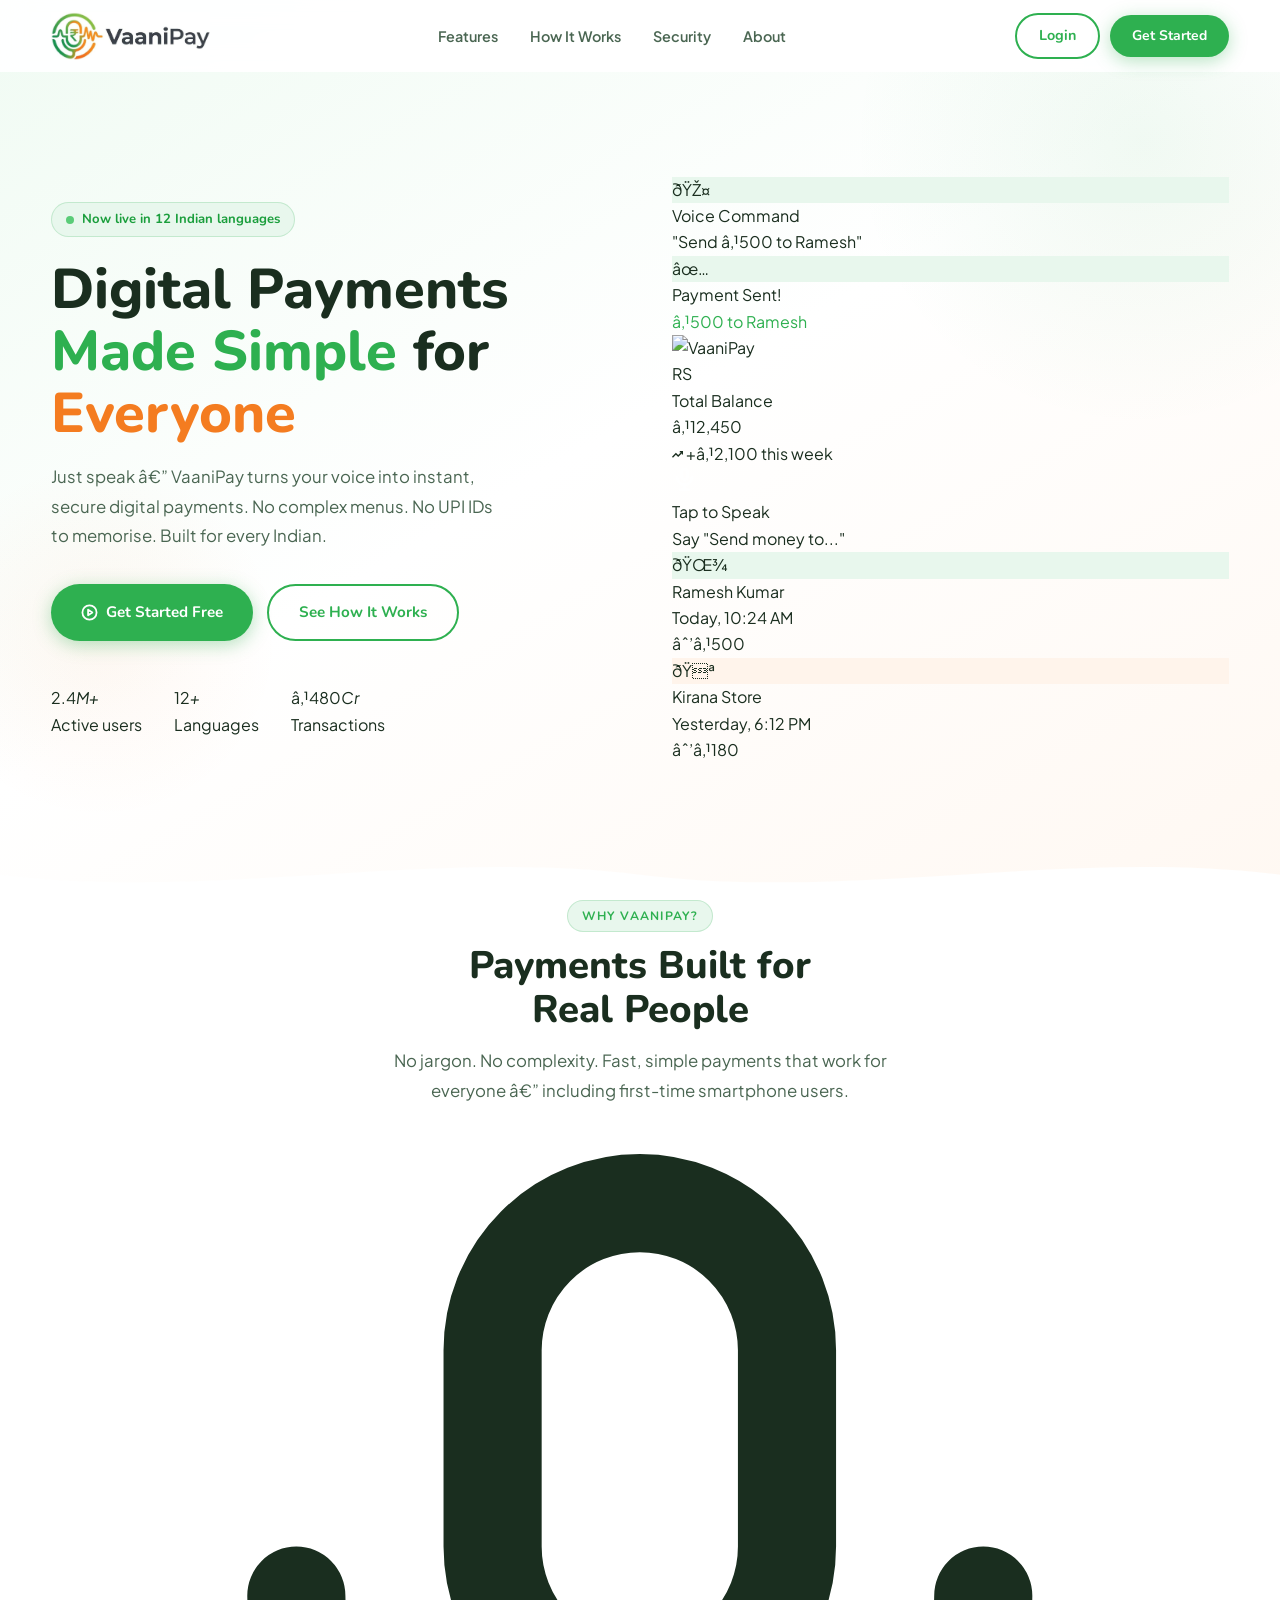
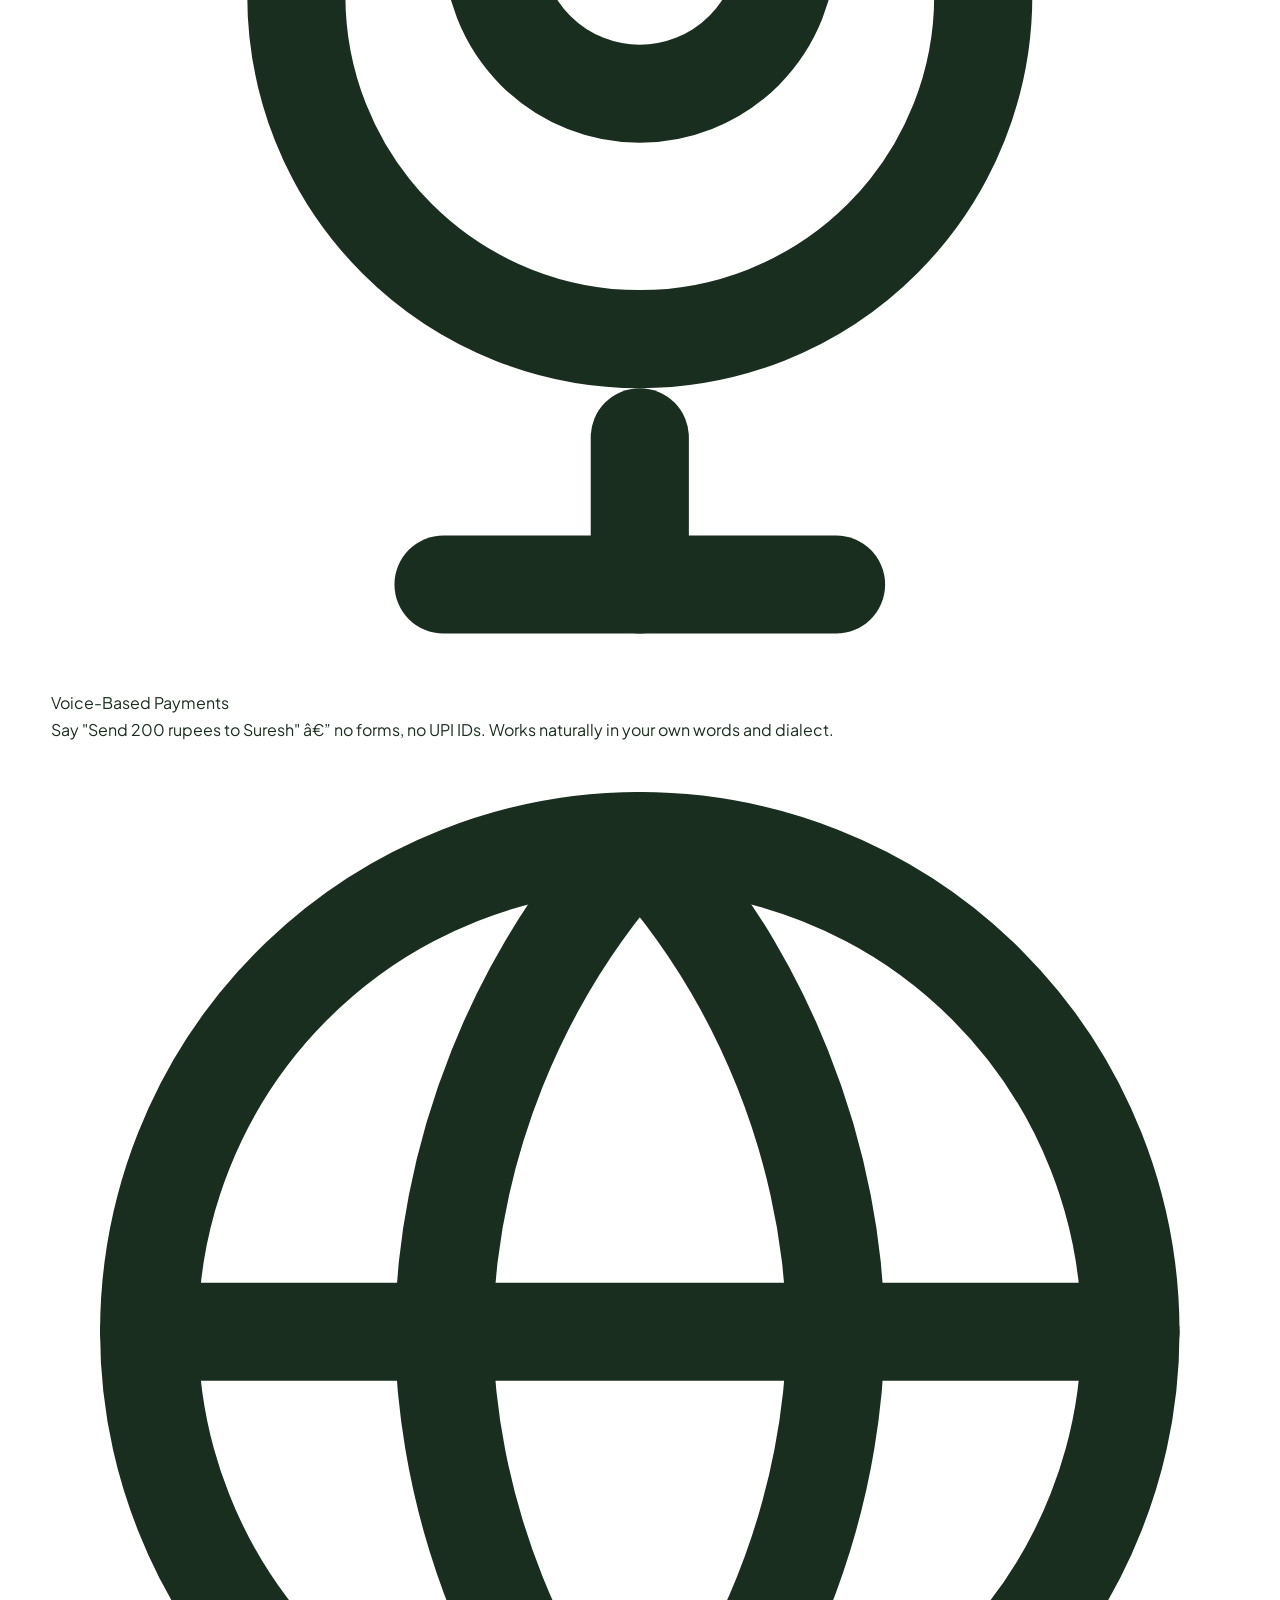
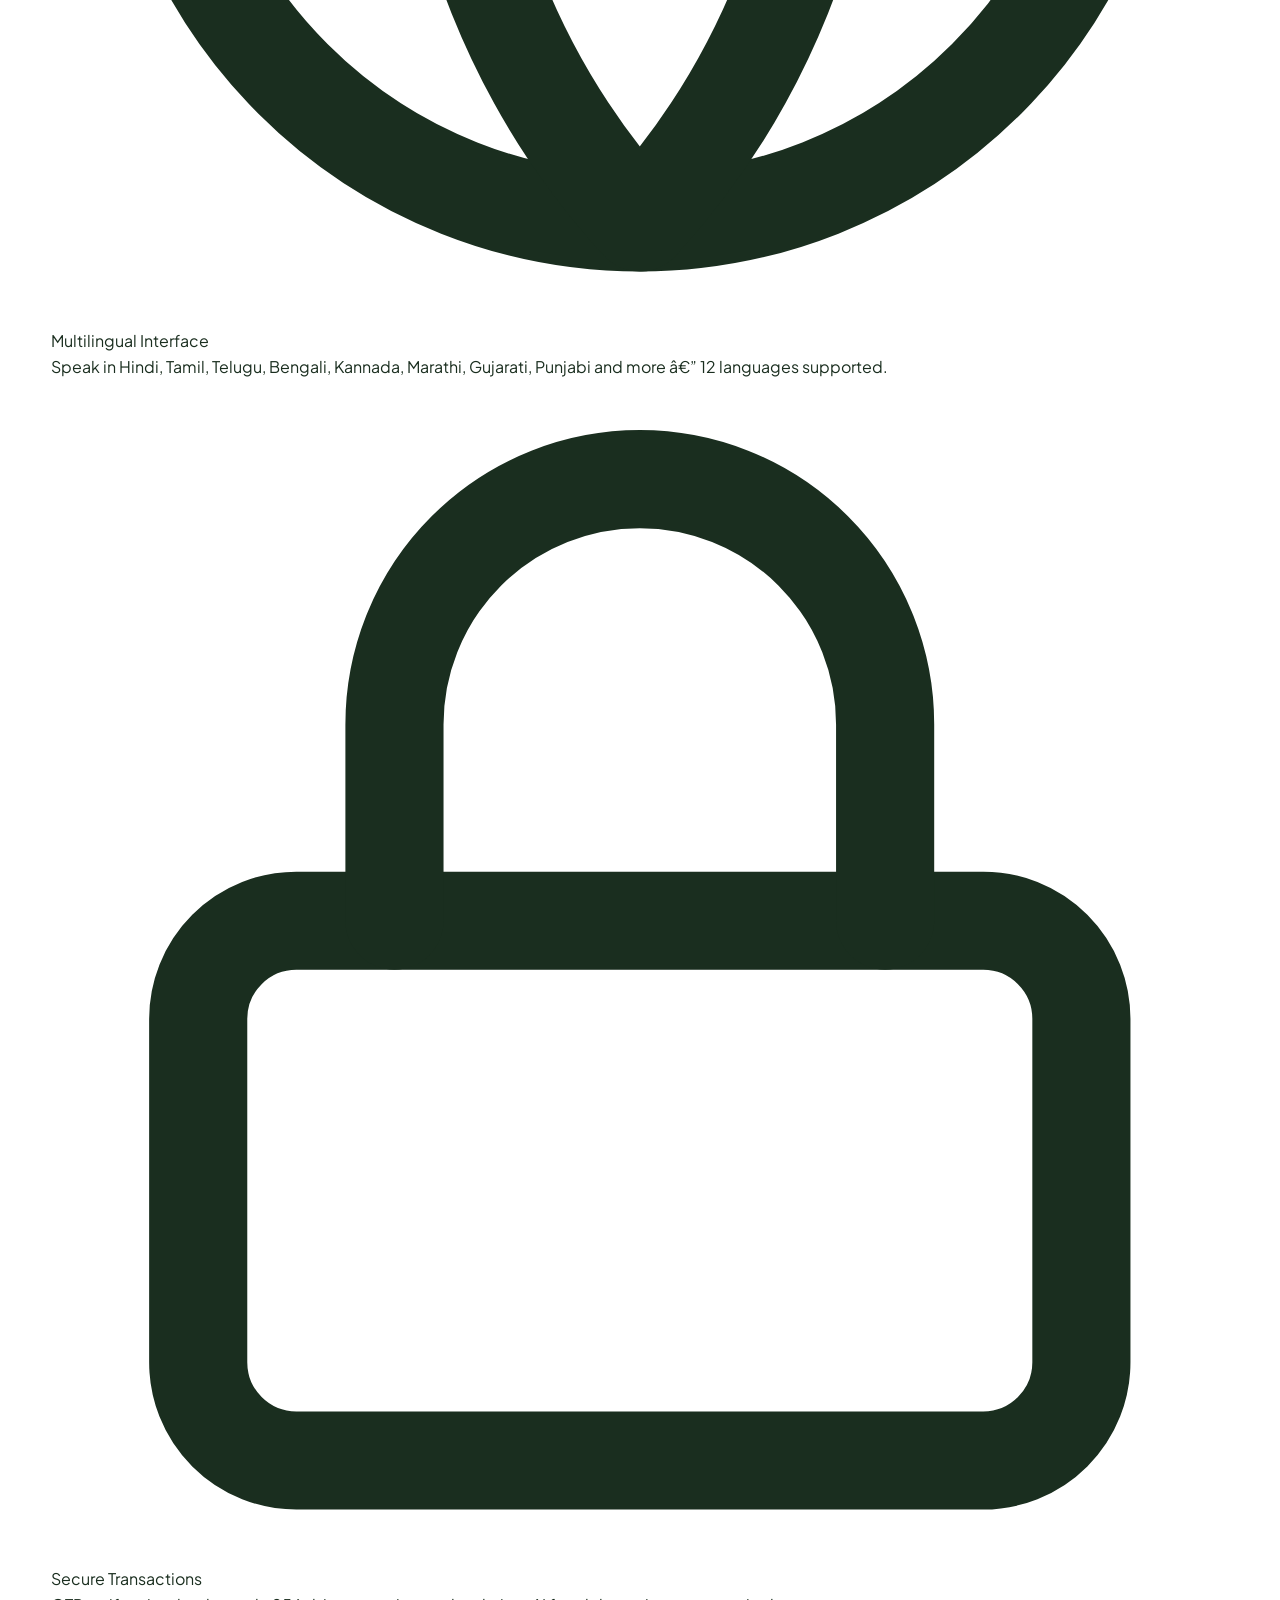
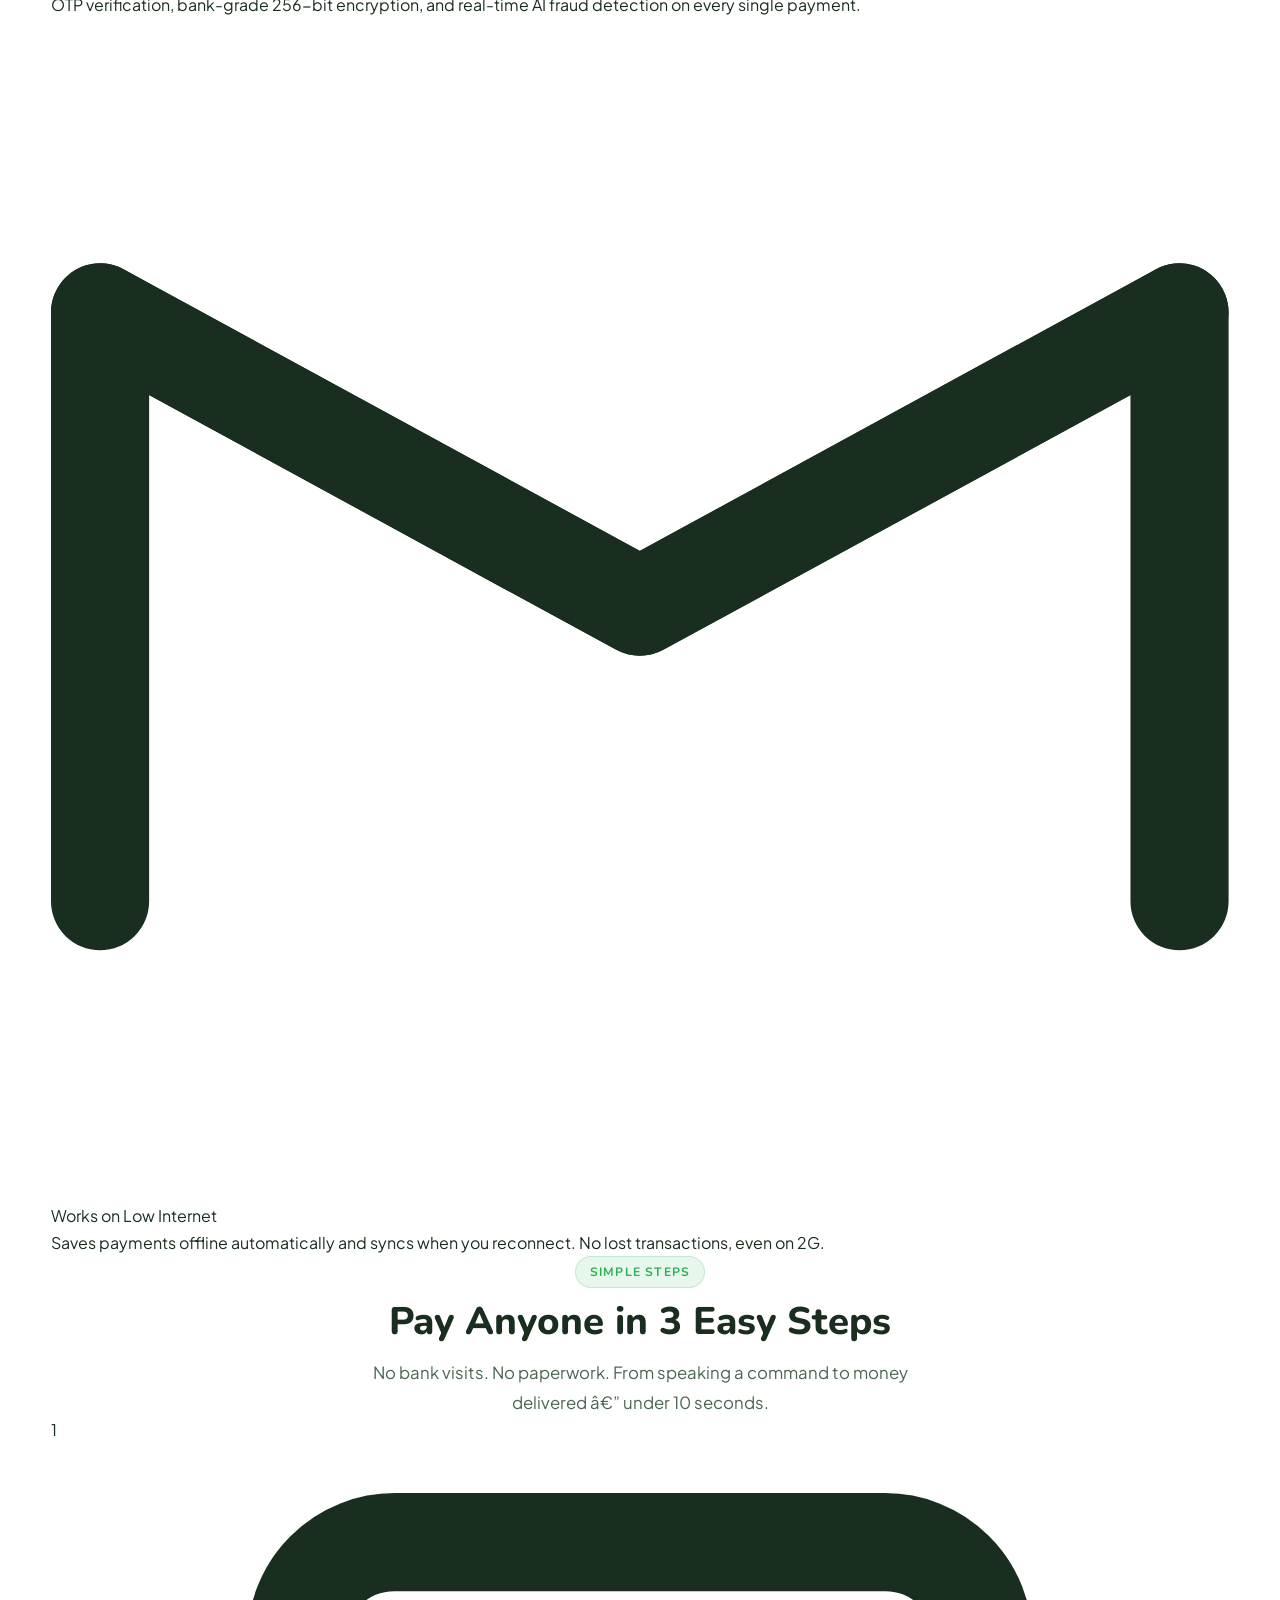
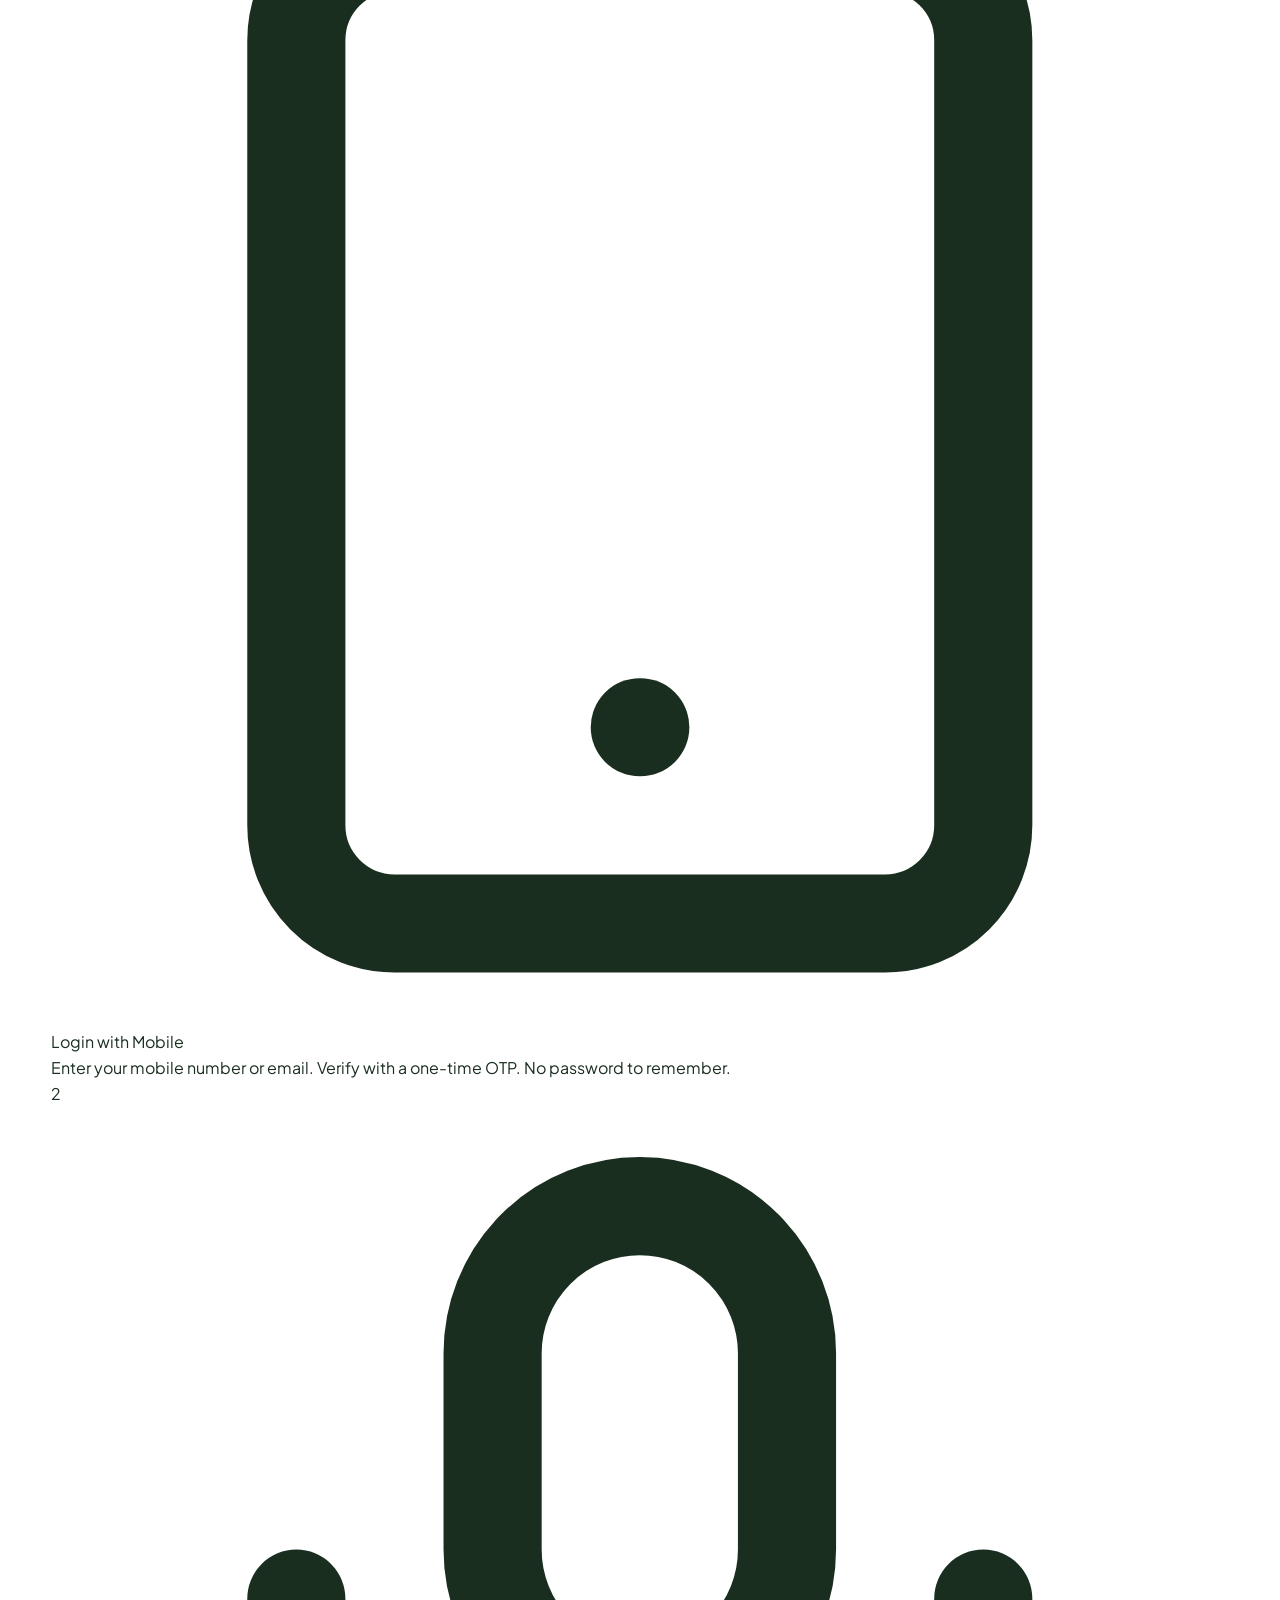
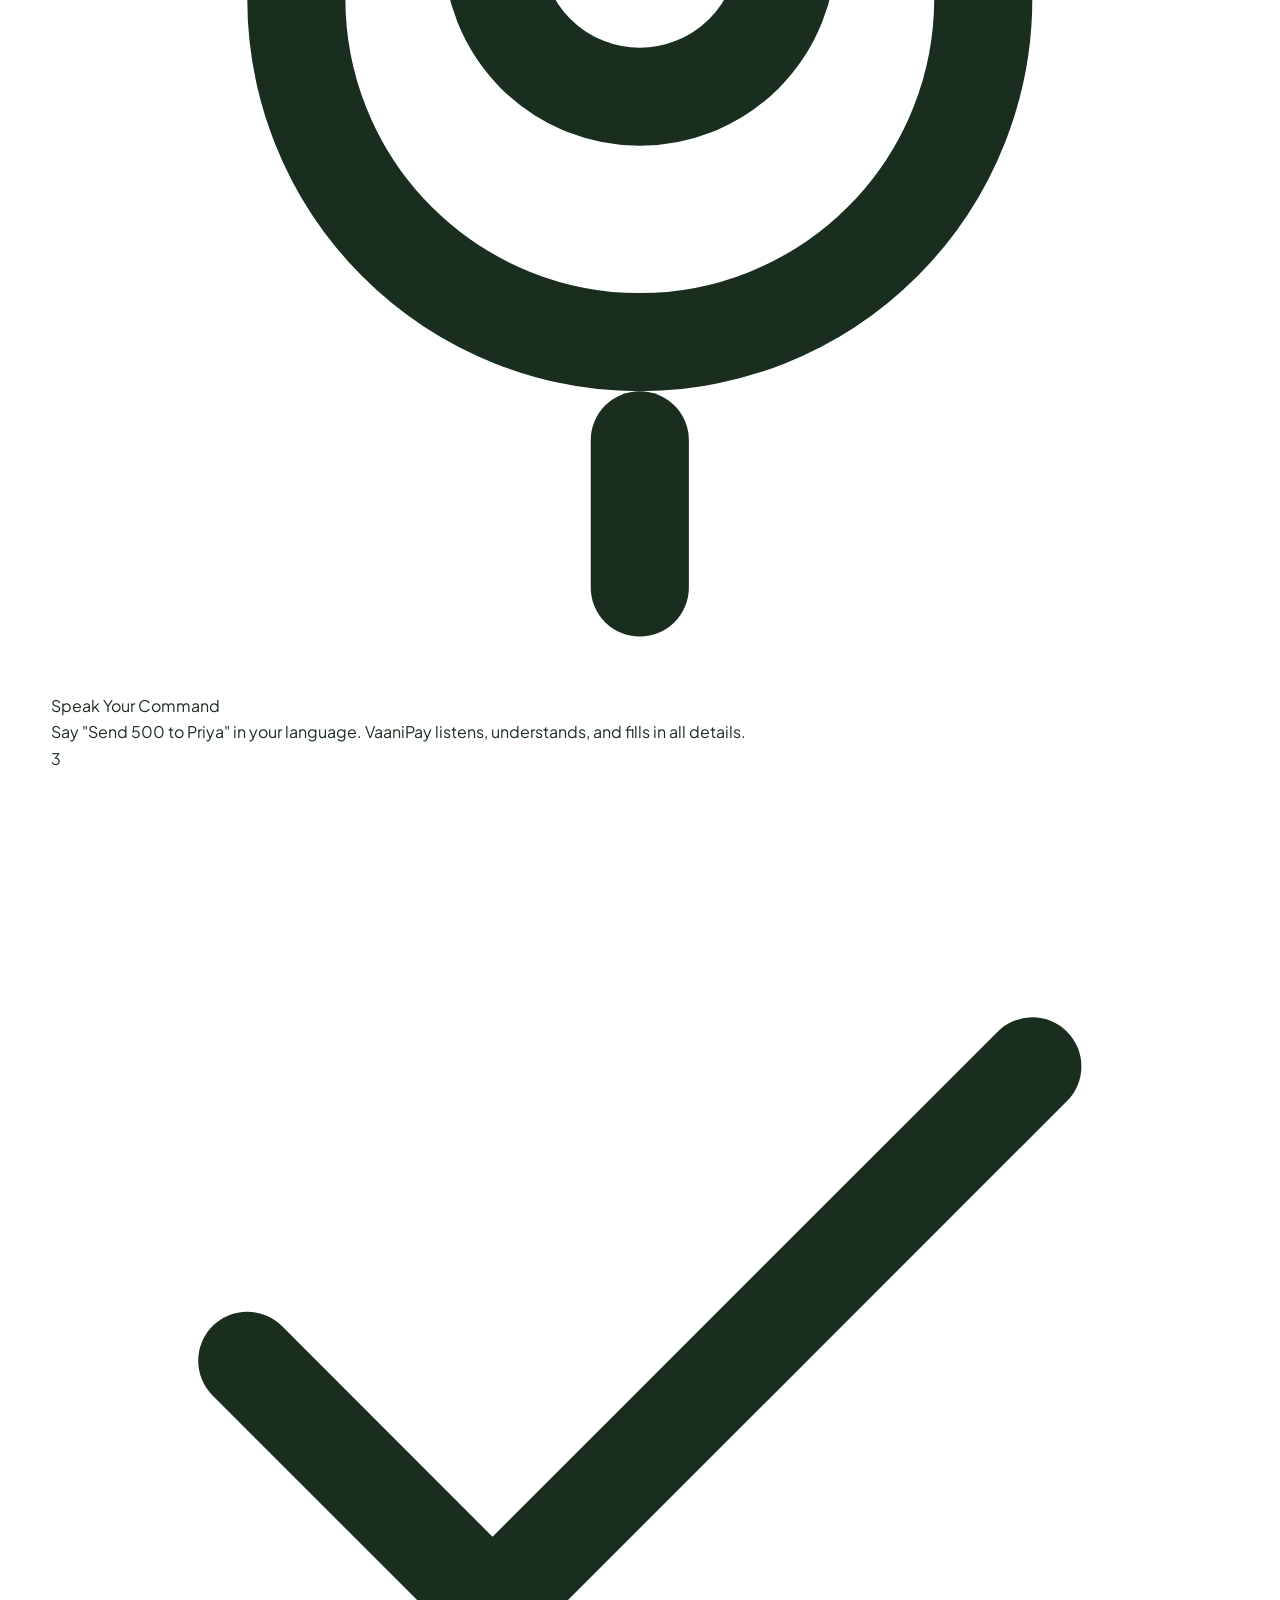
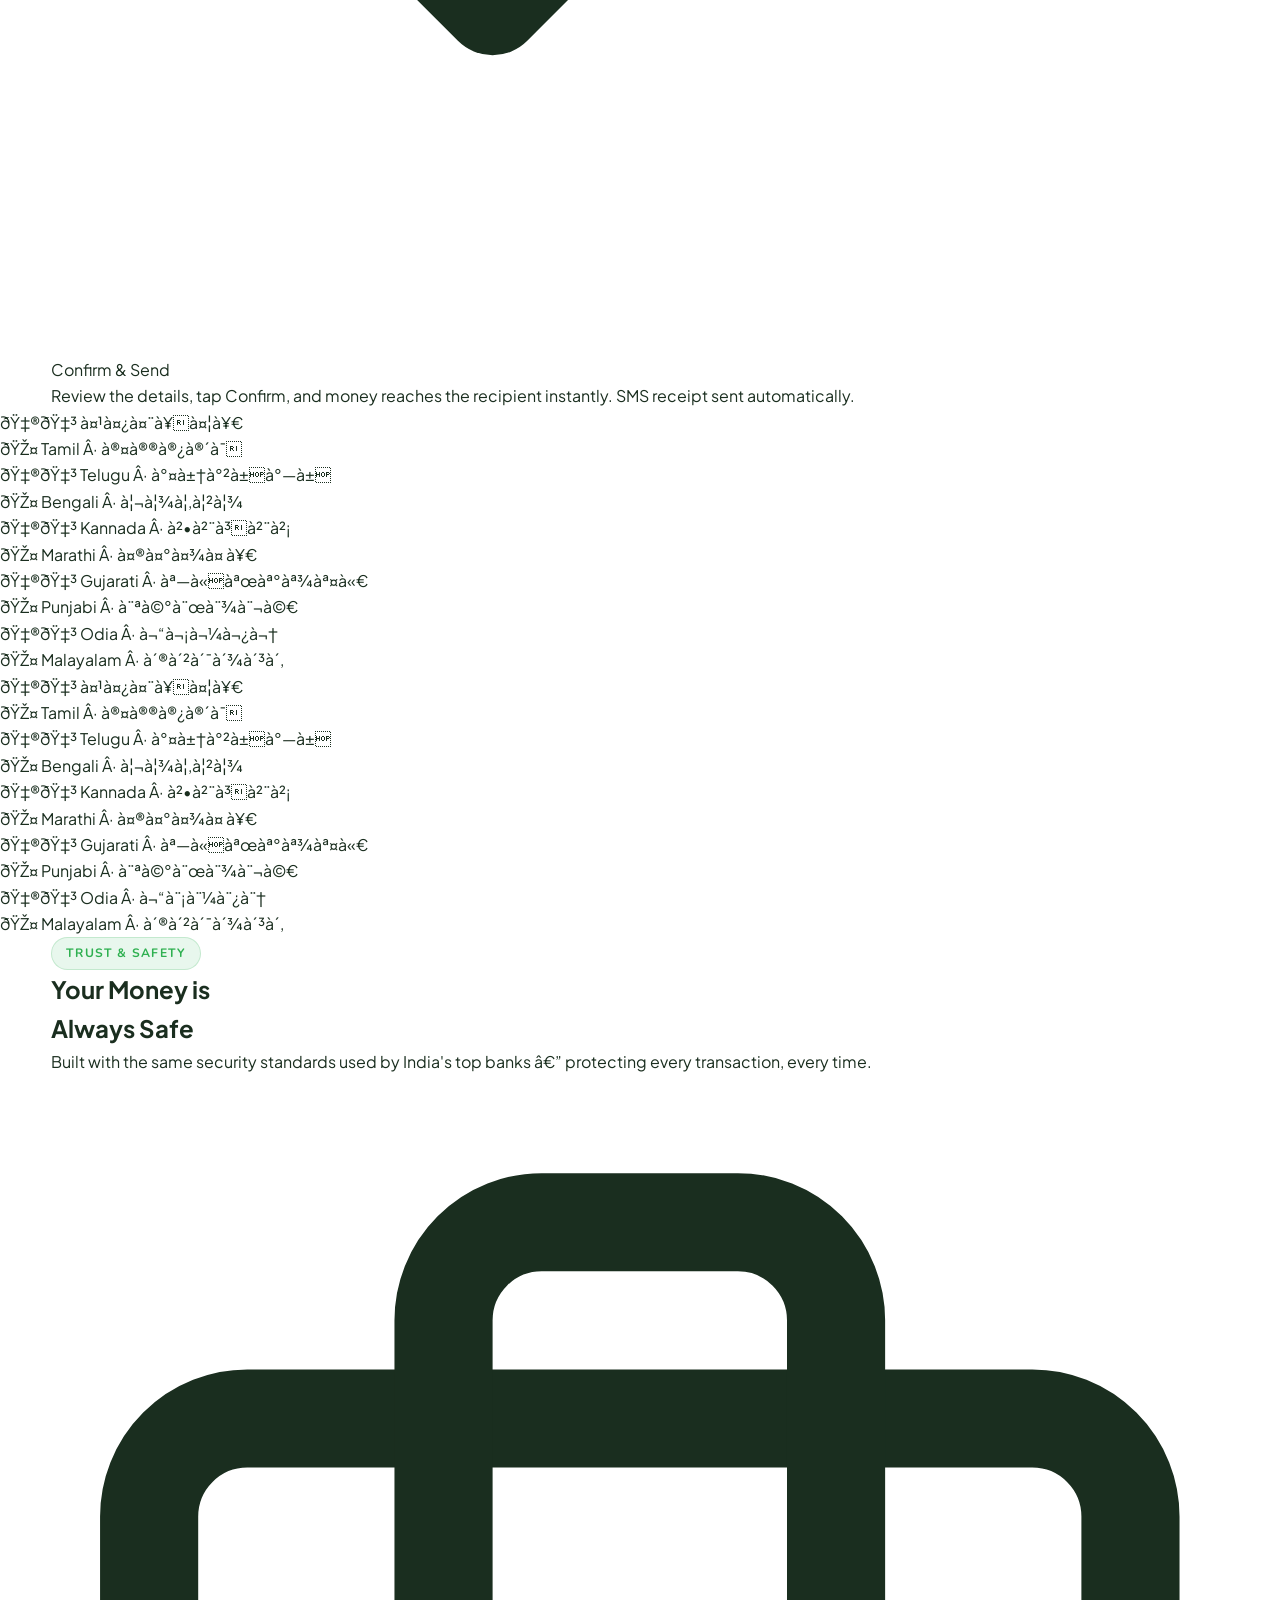
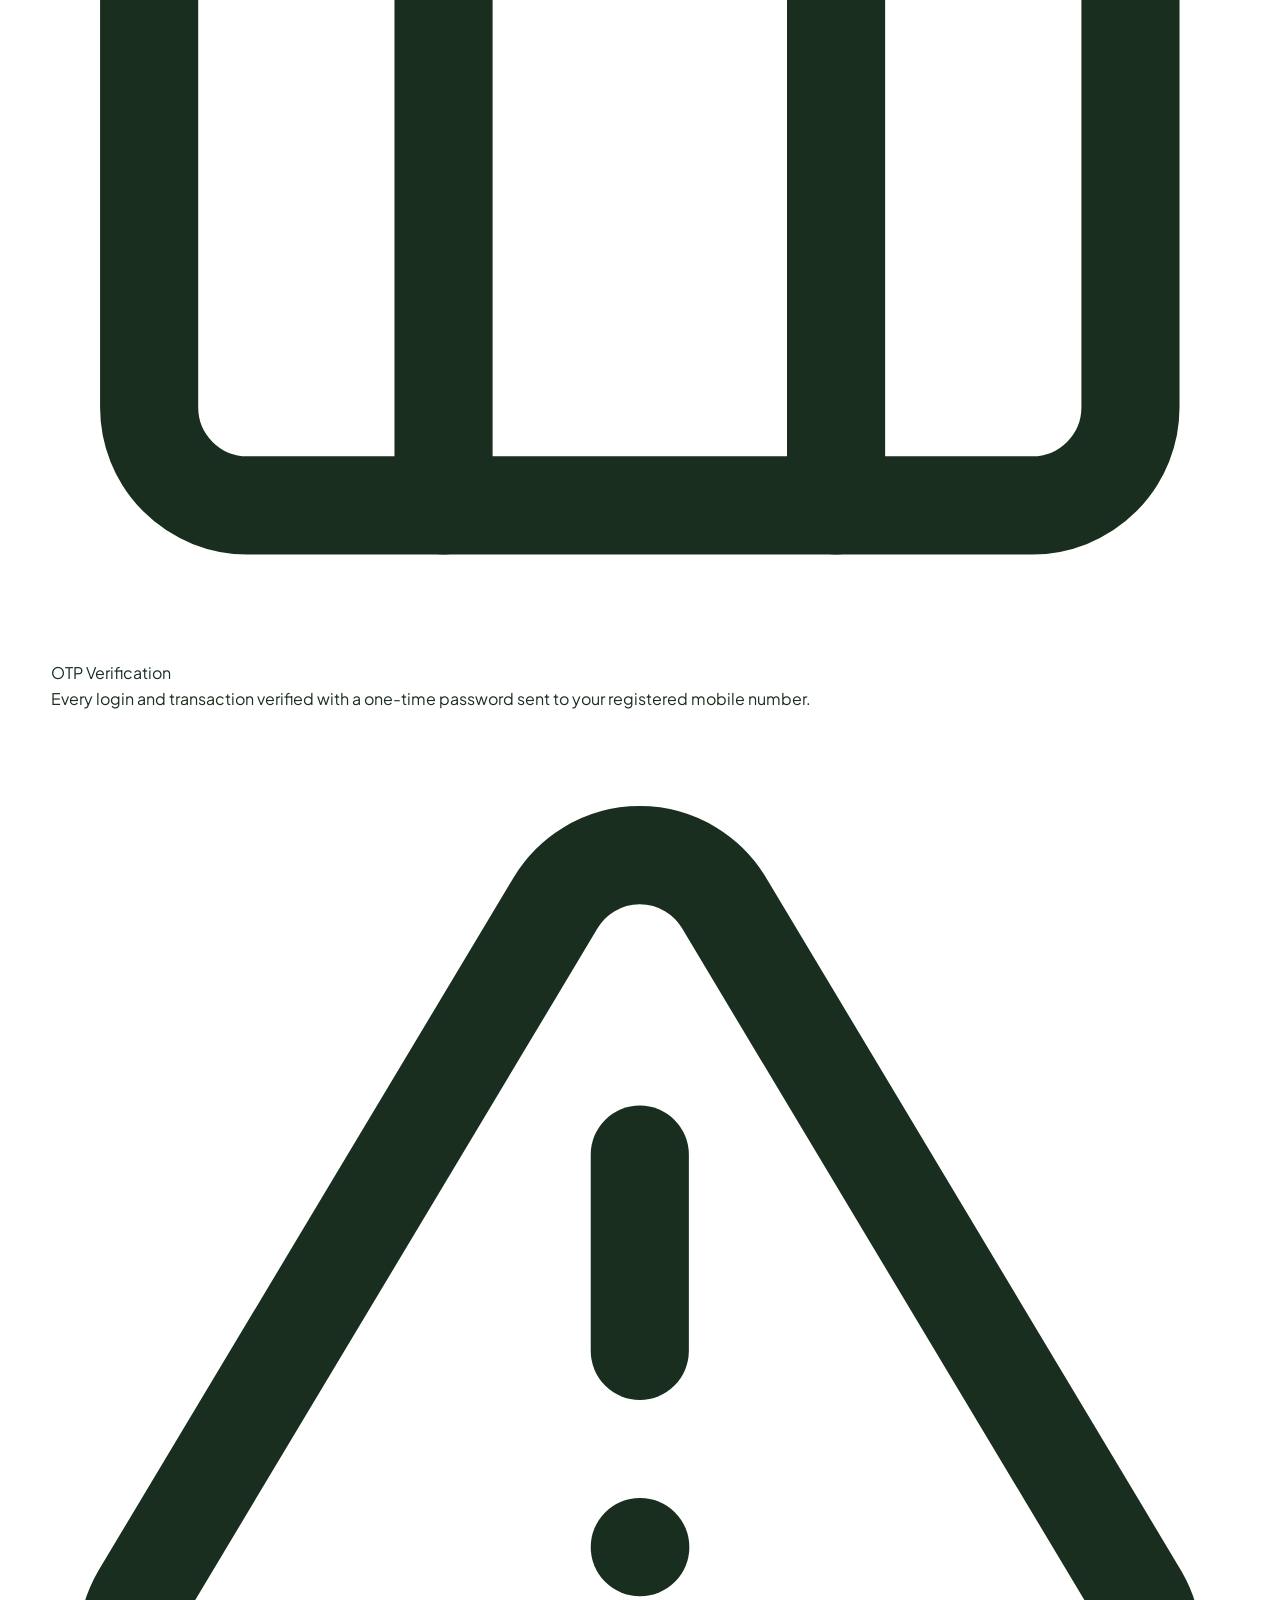
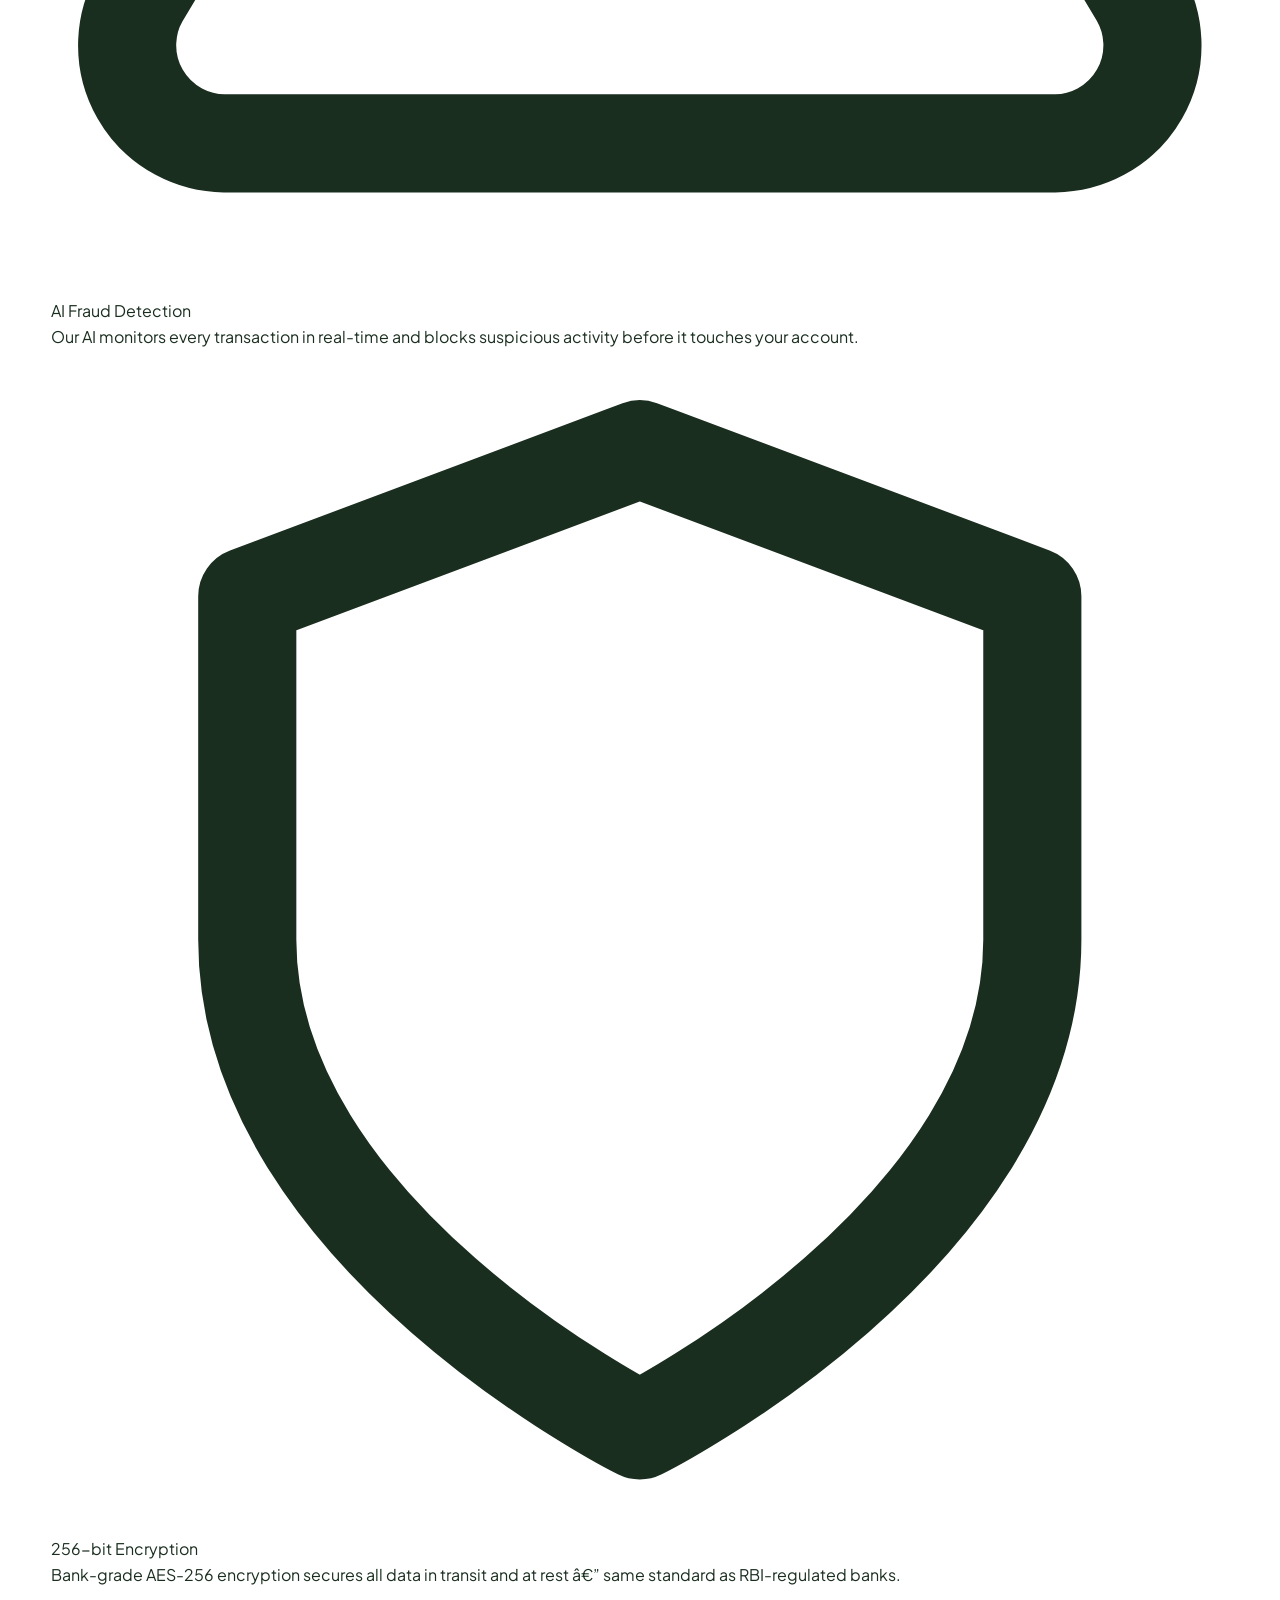
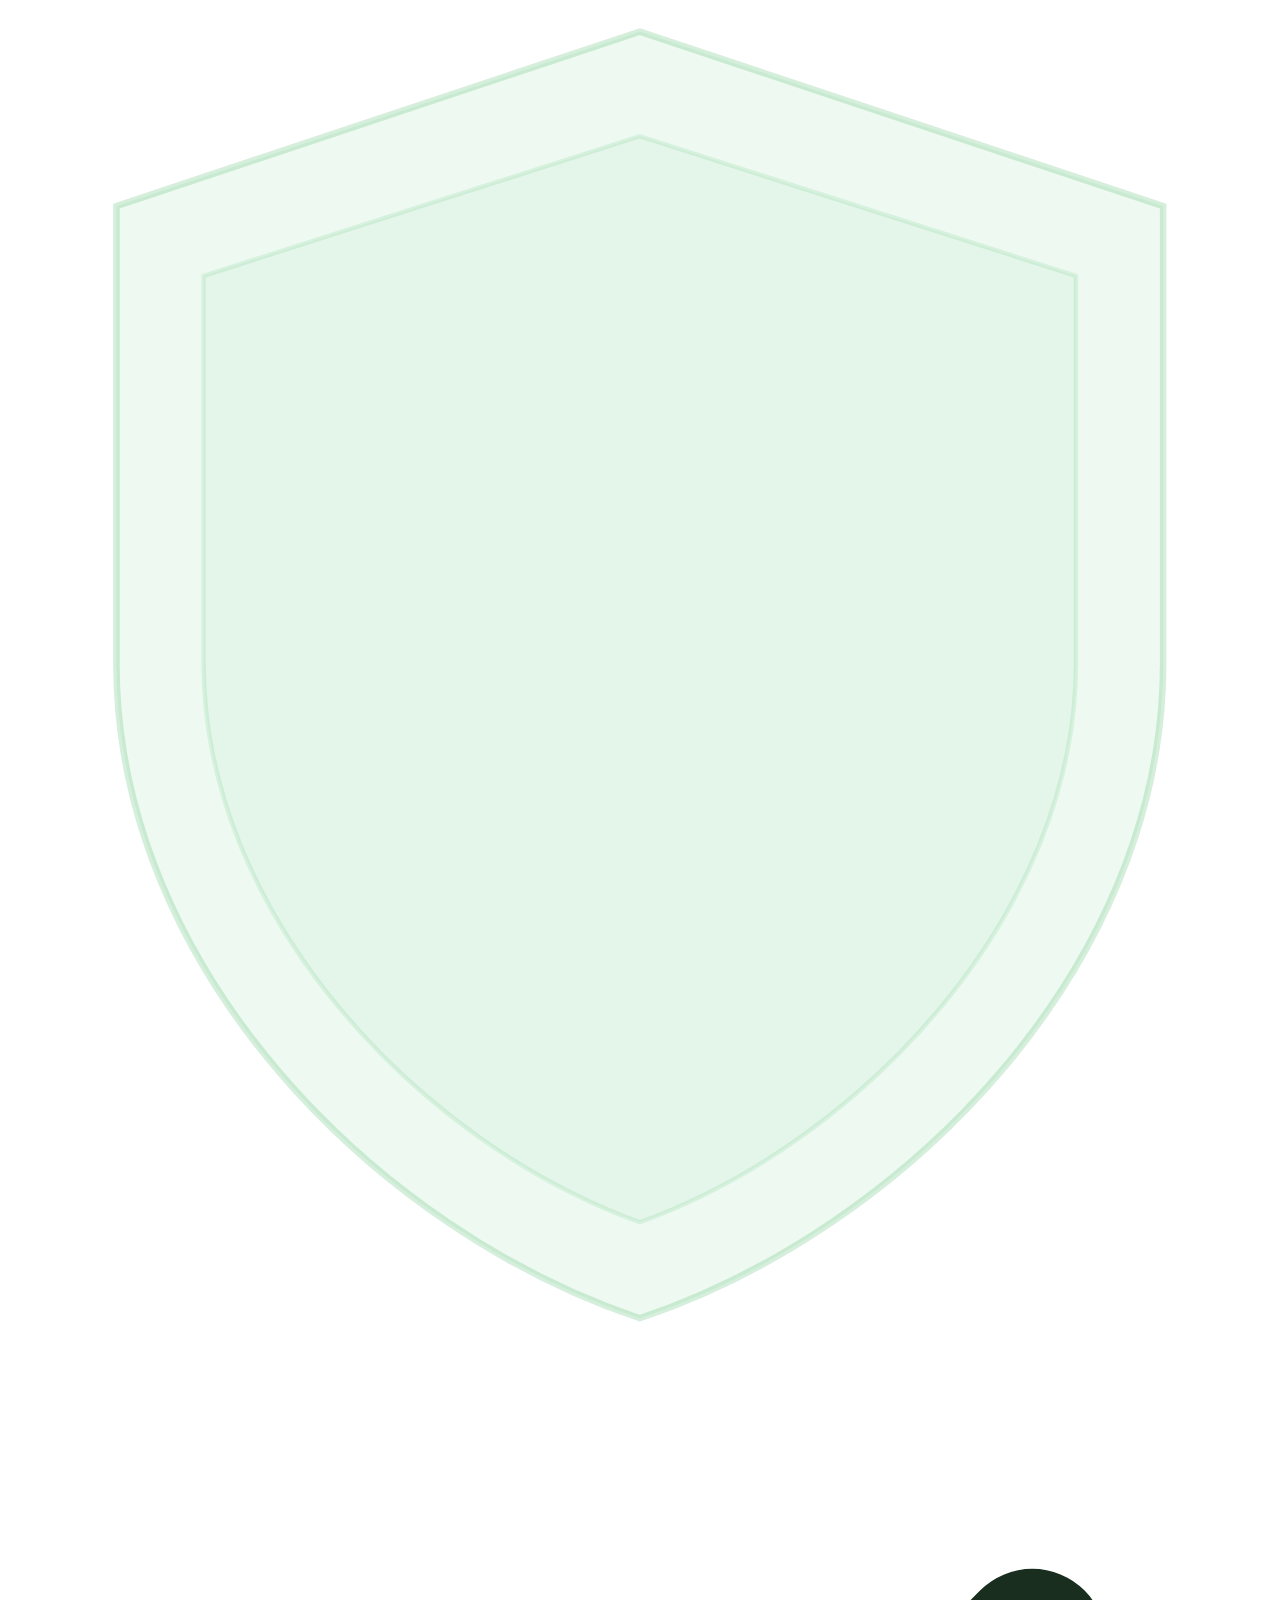
==== commit e5670d83: "login page edit" ====
--- a/frontend/index.html
+++ b/frontend/index.html
@@ -36,8 +36,8 @@
 
         <!-- Desktop Buttons -->
         <div class="nav-right">
-          <a href="#" class="nav-login">Login</a>
-          <a href="#" class="btn btn-green nav-cta">Get Started</a>
+          <a href="login.html" class="nav-login">Login</a>
+          <a href="login.html" class="btn btn-green nav-cta">Get Started</a>
         </div>
 
         <!-- Hamburger for mobile -->
@@ -155,3 +155,318 @@
             </div>
             <!-- Transactions -->
             <div class="p-txs">
+              <div class="p-tx">
+                <div class="p-tx-ic" style="background:#e8f7ed">ðŸŒ¾</div>
+                <div class="p-tx-info">
+                  <div class="p-tx-nm">Ramesh Kumar</div>
+                  <div class="p-tx-tm">Today, 10:24 AM</div>
+                </div>
+                <div class="p-tx-am out">âˆ’â‚¹500</div>
+              </div>
+              <div class="p-tx">
+                <div class="p-tx-ic" style="background:#fff4eb">ðŸª</div>
+                <div class="p-tx-info">
+                  <div class="p-tx-nm">Kirana Store</div>
+                  <div class="p-tx-tm">Yesterday, 6:12 PM</div>
+                </div>
+                <div class="p-tx-am out">âˆ’â‚¹180</div>
+              </div>
+            </div>
+          </div>
+        </div>
+
+      </div>
+    </div>
+  </section>
+
+  <!-- â•â•â•â•â•â•â•â•â•â•â•â•â•â•â•â•â•â•â•â•â•â•â•â•â•â•â•â•â•â•â•â•â•â•â•â•
+       FEATURES SECTION
+  â•â•â•â•â•â•â•â•â•â•â•â•â•â•â•â•â•â•â•â•â•â•â•â•â•â•â•â•â•â•â•â•â•â•â•â• -->
+  <section class="features" id="features">
+    <div class="wrap">
+      <div class="tc rv">
+        <span class="chip">Why VaaniPay?</span>
+        <h2 class="h2" style="margin:12px 0 14px">Payments Built for<br>Real People</h2>
+        <p class="body-lg">No jargon. No complexity. Fast, simple payments that work for everyone â€” including first-time smartphone users.</p>
+      </div>
+      <div class="feat-grid">
+
+        <div class="feat-card rv d1">
+          <div class="feat-ic">
+            <svg viewBox="0 0 24 24" fill="none" stroke="currentColor" stroke-width="2" stroke-linecap="round" stroke-linejoin="round"><path d="M12 2a3 3 0 0 0-3 3v4a3 3 0 0 0 6 0V5a3 3 0 0 0-3-3z"/><path d="M19 10a7 7 0 0 1-14 0"/><line x1="12" y1="19" x2="12" y2="22"/><line x1="8" y1="22" x2="16" y2="22"/></svg>
+          </div>
+          <div class="feat-title">Voice-Based Payments</div>
+          <p class="feat-desc">Say "Send 200 rupees to Suresh" â€” no forms, no UPI IDs. Works naturally in your own words and dialect.</p>
+        </div>
+
+        <div class="feat-card o rv d2">
+          <div class="feat-ic">
+            <svg viewBox="0 0 24 24" fill="none" stroke="currentColor" stroke-width="2" stroke-linecap="round" stroke-linejoin="round"><circle cx="12" cy="12" r="10"/><line x1="2" y1="12" x2="22" y2="12"/><path d="M12 2a15.3 15.3 0 0 1 4 10 15.3 15.3 0 0 1-4 10 15.3 15.3 0 0 1-4-10 15.3 15.3 0 0 1 4-10z"/></svg>
+          </div>
+          <div class="feat-title">Multilingual Interface</div>
+          <p class="feat-desc">Speak in Hindi, Tamil, Telugu, Bengali, Kannada, Marathi, Gujarati, Punjabi and more â€” 12 languages supported.</p>
+        </div>
+
+        <div class="feat-card rv d3">
+          <div class="feat-ic">
+            <svg viewBox="0 0 24 24" fill="none" stroke="currentColor" stroke-width="2" stroke-linecap="round" stroke-linejoin="round"><rect x="3" y="11" width="18" height="11" rx="2" ry="2"/><path d="M7 11V7a5 5 0 0 1 10 0v4"/></svg>
+          </div>
+          <div class="feat-title">Secure Transactions</div>
+          <p class="feat-desc">OTP verification, bank-grade 256-bit encryption, and real-time AI fraud detection on every single payment.</p>
+        </div>
+
+        <div class="feat-card o rv d4">
+          <div class="feat-ic">
+            <svg viewBox="0 0 24 24" fill="none" stroke="currentColor" stroke-width="2" stroke-linecap="round" stroke-linejoin="round"><path d="M1 6l11 6 11-6"/><path d="M1 18V6l11 6 11-6v12"/></svg>
+          </div>
+          <div class="feat-title">Works on Low Internet</div>
+          <p class="feat-desc">Saves payments offline automatically and syncs when you reconnect. No lost transactions, even on 2G.</p>
+        </div>
+
+      </div>
+    </div>
+  </section>
+
+  <!-- â•â•â•â•â•â•â•â•â•â•â•â•â•â•â•â•â•â•â•â•â•â•â•â•â•â•â•â•â•â•â•â•â•â•â•â•
+       HOW IT WORKS
+  â•â•â•â•â•â•â•â•â•â•â•â•â•â•â•â•â•â•â•â•â•â•â•â•â•â•â•â•â•â•â•â•â•â•â•â• -->
+  <section class="how" id="how">
+    <div class="wrap">
+      <div class="tc rv">
+        <span class="chip">Simple Steps</span>
+        <h2 class="h2" style="margin:12px 0 14px">Pay Anyone in 3 Easy Steps</h2>
+        <p class="body-lg">No bank visits. No paperwork. From speaking a command to money delivered â€” under 10 seconds.</p>
+      </div>
+      <div class="steps">
+        <div class="step hi rv d1">
+          <div class="step-n">1</div>
+          <div class="step-box">
+            <div class="step-ic"><svg viewBox="0 0 24 24" fill="none" stroke="currentColor" stroke-width="2" stroke-linecap="round" stroke-linejoin="round"><rect x="5" y="2" width="14" height="20" rx="2" ry="2"/><line x1="12" y1="18" x2="12.01" y2="18"/></svg></div>
+            <div class="step-title">Login with Mobile</div>
+            <p class="step-desc">Enter your mobile number or email. Verify with a one-time OTP. No password to remember.</p>
+          </div>
+        </div>
+        <div class="step rv d2">
+          <div class="step-n">2</div>
+          <div class="step-box">
+            <div class="step-ic"><svg viewBox="0 0 24 24" fill="none" stroke="currentColor" stroke-width="2" stroke-linecap="round" stroke-linejoin="round"><path d="M12 2a3 3 0 0 0-3 3v4a3 3 0 0 0 6 0V5a3 3 0 0 0-3-3z"/><path d="M19 10a7 7 0 0 1-14 0"/><line x1="12" y1="19" x2="12" y2="22"/></svg></div>
+            <div class="step-title">Speak Your Command</div>
+            <p class="step-desc">Say "Send 500 to Priya" in your language. VaaniPay listens, understands, and fills in all details.</p>
+          </div>
+        </div>
+        <div class="step rv d3">
+          <div class="step-n">3</div>
+          <div class="step-box">
+            <div class="step-ic"><svg viewBox="0 0 24 24" fill="none" stroke="currentColor" stroke-width="2" stroke-linecap="round" stroke-linejoin="round"><polyline points="20 6 9 17 4 12"/></svg></div>
+            <div class="step-title">Confirm &amp; Send</div>
+            <p class="step-desc">Review the details, tap Confirm, and money reaches the recipient instantly. SMS receipt sent automatically.</p>
+          </div>
+        </div>
+      </div>
+    </div>
+  </section>
+
+  <!-- â•â•â•â•â•â•â•â•â•â•â•â•â•â•â•â•â•â•â•â•â•â•â•â•â•â•â•â•â•â•â•â•â•â•â•â•
+       LANGUAGE MARQUEE STRIP
+  â•â•â•â•â•â•â•â•â•â•â•â•â•â•â•â•â•â•â•â•â•â•â•â•â•â•â•â•â•â•â•â•â•â•â•â• -->
+  <div class="lang-sec" id="about">
+    <div style="overflow:hidden">
+      <div class="lang-inner" id="langStrip">
+        <div class="lang-pill">ðŸ‡®ðŸ‡³ à¤¹à¤¿à¤¨à¥à¤¦à¥€</div>
+        <div class="lang-pill">ðŸŽ¤ Tamil Â· à®¤à®®à®¿à®´à¯</div>
+        <div class="lang-pill">ðŸ‡®ðŸ‡³ Telugu Â· à°¤à±†à°²à±à°—à±</div>
+        <div class="lang-pill">ðŸŽ¤ Bengali Â· à¦¬à¦¾à¦‚à¦²à¦¾</div>
+        <div class="lang-pill">ðŸ‡®ðŸ‡³ Kannada Â· à²•à²¨à³à²¨à²¡</div>
+        <div class="lang-pill">ðŸŽ¤ Marathi Â· à¤®à¤°à¤¾à¤ à¥€</div>
+        <div class="lang-pill">ðŸ‡®ðŸ‡³ Gujarati Â· àª—à«àªœàª°àª¾àª¤à«€</div>
+        <div class="lang-pill">ðŸŽ¤ Punjabi Â· à¨ªà©°à¨œà¨¾à¨¬à©€</div>
+        <div class="lang-pill">ðŸ‡®ðŸ‡³ Odia Â· à¬“à¬¡à¬¼à¬¿à¬†</div>
+        <div class="lang-pill">ðŸŽ¤ Malayalam Â· à´®à´²à´¯à´¾à´³à´‚</div>
+        <!-- Duplicate for seamless loop -->
+        <div class="lang-pill">ðŸ‡®ðŸ‡³ à¤¹à¤¿à¤¨à¥à¤¦à¥€</div>
+        <div class="lang-pill">ðŸŽ¤ Tamil Â· à®¤à®®à®¿à®´à¯</div>
+        <div class="lang-pill">ðŸ‡®ðŸ‡³ Telugu Â· à°¤à±†à°²à±à°—à±</div>
+        <div class="lang-pill">ðŸŽ¤ Bengali Â· à¦¬à¦¾à¦‚à¦²à¦¾</div>
+        <div class="lang-pill">ðŸ‡®ðŸ‡³ Kannada Â· à²•à²¨à³à²¨à²¡</div>
+        <div class="lang-pill">ðŸŽ¤ Marathi Â· à¤®à¤°à¤¾à¤ à¥€</div>
+        <div class="lang-pill">ðŸ‡®ðŸ‡³ Gujarati Â· àª—à«àªœàª°àª¾àª¤à«€</div>
+        <div class="lang-pill">ðŸŽ¤ Punjabi Â· à¨ªà©°à¨œà¨¾à¨¬à©€</div>
+        <div class="lang-pill">ðŸ‡®ðŸ‡³ Odia Â· à¬“à¨¡à¨¼à¨¿à¨†</div>
+        <div class="lang-pill">ðŸŽ¤ Malayalam Â· à´®à´²à´¯à´¾à´³à´‚</div>
+      </div>
+    </div>
+  </div>
+
+  <!-- â•â•â•â•â•â•â•â•â•â•â•â•â•â•â•â•â•â•â•â•â•â•â•â•â•â•â•â•â•â•â•â•â•â•â•â•
+       SECURITY SECTION
+  â•â•â•â•â•â•â•â•â•â•â•â•â•â•â•â•â•â•â•â•â•â•â•â•â•â•â•â•â•â•â•â•â•â•â•â• -->
+  <section class="security" id="security">
+    <div class="wrap">
+      <div class="sec-inner">
+        <div>
+          <span class="chip sec-chip">Trust &amp; Safety</span>
+          <h2 class="sec-h">Your Money is<br>Always Safe</h2>
+          <p class="sec-sub">Built with the same security standards used by India's top banks â€” protecting every transaction, every time.</p>
+          <div class="sec-items">
+            <div class="sec-item rv d1">
+              <div class="sec-ic"><svg viewBox="0 0 24 24" fill="none" stroke="currentColor" stroke-width="2" stroke-linecap="round" stroke-linejoin="round"><rect x="2" y="7" width="20" height="14" rx="2"/><path d="M16 21V5a2 2 0 0 0-2-2h-4a2 2 0 0 0-2 2v16"/></svg></div>
+              <div><div class="sec-it">OTP Verification</div><div class="sec-id">Every login and transaction verified with a one-time password sent to your registered mobile number.</div></div>
+            </div>
+            <div class="sec-item rv d2">
+              <div class="sec-ic"><svg viewBox="0 0 24 24" fill="none" stroke="currentColor" stroke-width="2" stroke-linecap="round" stroke-linejoin="round"><path d="M10.29 3.86L1.82 18a2 2 0 0 0 1.71 3h16.94a2 2 0 0 0 1.71-3L13.71 3.86a2 2 0 0 0-3.42 0z"/><line x1="12" y1="9" x2="12" y2="13"/><line x1="12" y1="17" x2="12.01" y2="17"/></svg></div>
+              <div><div class="sec-it">AI Fraud Detection</div><div class="sec-id">Our AI monitors every transaction in real-time and blocks suspicious activity before it touches your account.</div></div>
+            </div>
+            <div class="sec-item rv d3">
+              <div class="sec-ic"><svg viewBox="0 0 24 24" fill="none" stroke="currentColor" stroke-width="2" stroke-linecap="round" stroke-linejoin="round"><path d="M12 22s8-4 8-10V5l-8-3-8 3v7c0 6 8 10 8 10z"/></svg></div>
+              <div><div class="sec-it">256-bit Encryption</div><div class="sec-id">Bank-grade AES-256 encryption secures all data in transit and at rest â€” same standard as RBI-regulated banks.</div></div>
+            </div>
+          </div>
+        </div>
+        <div class="sec-vis rv">
+          <div class="shield-wrap">
+            <svg class="shield-svg" viewBox="0 0 270 310" fill="none" xmlns="http://www.w3.org/2000/svg">
+              <path d="M135 10L255 50L255 155C255 225 195 285 135 305C75 285 15 225 15 155L15 50Z" fill="rgba(46,176,80,0.08)" stroke="rgba(46,176,80,0.2)" stroke-width="1.5"/>
+              <path d="M135 34L235 66L235 155C235 213 185 265 135 283C85 265 35 213 35 155L35 66Z" fill="rgba(46,176,80,0.05)" stroke="rgba(46,176,80,0.12)" stroke-width="1"/>
+            </svg>
+            <div class="shield-cnt">
+              <div class="shield-chk"><svg viewBox="0 0 24 24" fill="none" stroke="currentColor" stroke-width="3" stroke-linecap="round" stroke-linejoin="round"><polyline points="20 6 9 17 4 12"/></svg></div>
+              <div class="shield-lb">RBI Compliant</div>
+              <div class="shield-sl">Licensed &amp; Regulated</div>
+              <div class="badges">
+                <div class="badge-item">SSL Secured</div>
+                <div class="badge-item">NPCI Partner</div>
+                <div class="badge-item">ISO 27001</div>
+              </div>
+            </div>
+          </div>
+        </div>
+      </div>
+    </div>
+  </section>
+
+  <!-- â•â•â•â•â•â•â•â•â•â•â•â•â•â•â•â•â•â•â•â•â•â•â•â•â•â•â•â•â•â•â•â•â•â•â•â•
+       CTA SECTION
+  â•â•â•â•â•â•â•â•â•â•â•â•â•â•â•â•â•â•â•â•â•â•â•â•â•â•â•â•â•â•â•â•â•â•â•â• -->
+  <section class="cta-sec">
+    <div class="wrap">
+      <div class="cta-card rv">
+        <span class="chip cta-chip">Join Millions of Users</span>
+        <h2 class="cta-h">Start Sending Money with<br>Just Your Voice Today</h2>
+        <p class="cta-sub">Free to sign up. No bank account required to get started. Works on any smartphone.</p>
+        <div class="cta-btns">
+          <a href="#" class="btn btn-white">
+            <svg width="17" height="17" viewBox="0 0 24 24" fill="none" stroke="currentColor" stroke-width="2.5" stroke-linecap="round" stroke-linejoin="round"><circle cx="12" cy="12" r="10"/><polygon points="10 8 16 12 10 16 10 8"/></svg>
+            Get Started Free
+          </a>
+          <a href="#how" class="btn btn-ghost-w">Watch Demo</a>
+        </div>
+        <p class="cta-note">
+          <svg width="13" height="13" viewBox="0 0 24 24" fill="none" stroke="currentColor" stroke-width="2.5" stroke-linecap="round" stroke-linejoin="round"><polyline points="20 6 9 17 4 12"/></svg>
+          No credit card required &nbsp;Â·&nbsp; Works on 2G/3G &nbsp;Â·&nbsp; 12 languages supported
+        </p>
+      </div>
+    </div>
+  </section>
+
+  <!-- â•â•â•â•â•â•â•â•â•â•â•â•â•â•â•â•â•â•â•â•â•â•â•â•â•â•â•â•â•â•â•â•â•â•â•â•
+       FOOTER
+  â•â•â•â•â•â•â•â•â•â•â•â•â•â•â•â•â•â•â•â•â•â•â•â•â•â•â•â•â•â•â•â•â•â•â•â• -->
+  <footer>
+    <div class="wrap">
+      <div class="ft-grid">
+        <div class="ft-brand">
+          <img src="icon.jpeg" alt="VaaniPay" class="ft-icon-img" />
+          <p class="ft-tagline">Making digital payments accessible for every Indian â€” one voice command at a time.</p>
+          <div class="social-row">
+            <a href="#" class="soc-a" aria-label="Twitter"><svg viewBox="0 0 24 24" fill="none" stroke="currentColor" stroke-width="1.8" stroke-linecap="round" stroke-linejoin="round"><path d="M23 3a10.9 10.9 0 0 1-3.14 1.53 4.48 4.48 0 0 0-7.86 3v1A10.66 10.66 0 0 1 3 4s-4 9 5 13a11.64 11.64 0 0 1-7 2c9 5 20 0 20-11.5a4.5 4.5 0 0 0-.08-.83A7.72 7.72 0 0 0 23 3z"/></svg></a>
+            <a href="#" class="soc-a" aria-label="Instagram"><svg viewBox="0 0 24 24" fill="none" stroke="currentColor" stroke-width="1.8" stroke-linecap="round" stroke-linejoin="round"><rect x="2" y="2" width="20" height="20" rx="5" ry="5"/><path d="M16 11.37A4 4 0 1 1 12.63 8 4 4 0 0 1 16 11.37z"/><line x1="17.5" y1="6.5" x2="17.51" y2="6.5"/></svg></a>
+            <a href="#" class="soc-a" aria-label="LinkedIn"><svg viewBox="0 0 24 24" fill="none" stroke="currentColor" stroke-width="1.8" stroke-linecap="round" stroke-linejoin="round"><path d="M16 8a6 6 0 0 1 6 6v7h-4v-7a2 2 0 0 0-2-2 2 2 0 0 0-2 2v7h-4v-7a6 6 0 0 1 6-6z"/><rect x="2" y="9" width="4" height="12"/><circle cx="4" cy="4" r="2"/></svg></a>
+            <a href="#" class="soc-a" aria-label="YouTube"><svg viewBox="0 0 24 24" fill="none" stroke="currentColor" stroke-width="1.8" stroke-linecap="round" stroke-linejoin="round"><path d="M22.54 6.42a2.78 2.78 0 0 0-1.94-1.96C18.88 4 12 4 12 4s-6.88 0-8.6.46a2.78 2.78 0 0 0-1.94 1.96A29 29 0 0 0 1 12a29 29 0 0 0 .46 5.58A2.78 2.78 0 0 0 3.4 19.54C5.12 20 12 20 12 20s6.88 0 8.6-.46a2.78 2.78 0 0 0 1.94-1.96A29 29 0 0 0 23 12a29 29 0 0 0-.46-5.58z"/><polygon points="9.75 15.02 15.5 12 9.75 8.98 9.75 15.02"/></svg></a>
+          </div>
+        </div>
+        <div>
+          <div class="ft-col-h">Quick Links</div>
+          <ul class="ft-links">
+            <li><a href="#home">Home</a></li>
+            <li><a href="#features">Features</a></li>
+            <li><a href="#how">How It Works</a></li>
+            <li><a href="#security">Security</a></li>
+            <li><a href="#">Blog</a></li>
+          </ul>
+        </div>
+        <div>
+          <div class="ft-col-h">Company</div>
+          <ul class="ft-links">
+            <li><a href="#">About Us</a></li>
+            <li><a href="#">Careers</a></li>
+            <li><a href="#">Press Kit</a></li>
+            <li><a href="#">Privacy Policy</a></li>
+            <li><a href="#">Terms of Service</a></li>
+          </ul>
+        </div>
+        <div>
+          <div class="ft-col-h">Contact</div>
+          <div class="ft-ci"><svg viewBox="0 0 24 24" fill="none" stroke="currentColor" stroke-width="2" stroke-linecap="round" stroke-linejoin="round"><path d="M4 4h16c1.1 0 2 .9 2 2v12c0 1.1-.9 2-2 2H4c-1.1 0-2-.9-2-2V6c0-1.1.9-2 2-2z"/><polyline points="22,6 12,13 2,6"/></svg>support@vaanipay.in</div>
+          <div class="ft-ci"><svg viewBox="0 0 24 24" fill="none" stroke="currentColor" stroke-width="2" stroke-linecap="round" stroke-linejoin="round"><path d="M22 16.92v3a2 2 0 0 1-2.18 2 19.79 19.79 0 0 1-8.63-3.07A19.5 19.5 0 0 1 4.69 12 19.79 19.79 0 0 1 1.61 3.53 2 2 0 0 1 3.6 1.35h3a2 2 0 0 1 2 1.72 12.84 12.84 0 0 0 .7 2.81 2 2 0 0 1-.45 2.11L7.91 9a16 16 0 0 0 6 6l1.01-.91a2 2 0 0 1 2.11-.45 12.84 12.84 0 0 0 2.81.7A2 2 0 0 1 21.73 14z"/></svg>1800-123-VAANI (toll free)</div>
+          <div class="ft-ci"><svg viewBox="0 0 24 24" fill="none" stroke="currentColor" stroke-width="2" stroke-linecap="round" stroke-linejoin="round"><path d="M21 10c0 7-9 13-9 13s-9-6-9-13a9 9 0 0 1 18 0z"/><circle cx="12" cy="10" r="3"/></svg>Bengaluru Â· Mumbai Â· Delhi</div>
+        </div>
+      </div>
+      <div class="ft-bot">
+        <span>Â© 2024 VaaniPay Technologies Pvt. Ltd. All rights reserved.</span>
+        <div class="ft-bot-links">
+          <a href="#">Privacy</a>
+          <a href="#">Terms</a>
+          <a href="#">Cookies</a>
+          <a href="#">Sitemap</a>
+        </div>
+      </div>
+    </div>
+  </footer>
+
+  <!-- â•â•â•â•â•â•â•â•â•â•â•â•â•â•â•â•â•â•â•â•â•â•â•â•â•â•â•â•â•â•â•â•â•â•â•â•
+       CHATBOT (Fixed Bottom-Right)
+  â•â•â•â•â•â•â•â•â•â•â•â•â•â•â•â•â•â•â•â•â•â•â•â•â•â•â•â•â•â•â•â•â•â•â•â• -->
+  <div class="cb-fab" id="cbFab">
+    <!-- Chat Window -->
+    <div class="cb-win" id="cbWin">
+      <div class="cb-hdr">
+        <div class="cb-av">
+          <svg viewBox="0 0 24 24" fill="none" stroke="currentColor" stroke-width="2" stroke-linecap="round" stroke-linejoin="round"><path d="M12 2a3 3 0 0 0-3 3v4a3 3 0 0 0 6 0V5a3 3 0 0 0-3-3z"/><path d="M19 10a7 7 0 0 1-14 0"/><line x1="12" y1="19" x2="12" y2="22"/></svg>
+        </div>
+        <div>
+          <div class="cb-bot-nm">VaaniPay Assistant</div>
+          <div class="cb-status"><div class="cb-dot"></div>Online now</div>
+        </div>
+      </div>
+      <div class="cb-msgs" id="cbMsgs">
+        <div class="msg bot">
+          <div class="bub">Namaste! ðŸ™ I'm Vaani. How can I help you with your payments today?</div>
+          <div class="msg-t">Just now</div>
+        </div>
+      </div>
+      <div class="cb-quick" id="cbQuick">
+        <button class="qb" data-q="How do I send money?">How to send?</button>
+        <button class="qb" data-q="Is VaaniPay safe?">Is it safe?</button>
+        <button class="qb" data-q="Which languages are supported?">Languages?</button>
+        <button class="qb" data-q="Does it work offline?">Offline mode?</button>
+      </div>
+      <div class="cb-ibar">
+        <input class="cb-inp" id="cbInp" placeholder="Ask me anything..." />
+        <button class="cb-send" id="cbSendBtn">
+          <svg viewBox="0 0 24 24" fill="none" stroke="currentColor" stroke-width="2.5" stroke-linecap="round" stroke-linejoin="round"><line x1="22" y1="2" x2="11" y2="13"/><polygon points="22 2 15 22 11 13 2 9 22 2"/></svg>
+        </button>
+      </div>
+    </div>
+    <!-- Toggle button -->
+    <button class="cb-toggle" id="cbBtn" aria-label="Toggle chat">
+      <svg class="ci-chat" viewBox="0 0 24 24" fill="none" stroke="currentColor" stroke-width="2" stroke-linecap="round" stroke-linejoin="round"><path d="M21 15a2 2 0 0 1-2 2H7l-4 4V5a2 2 0 0 1 2-2h14a2 2 0 0 1 2 2z"/></svg>
+      <svg class="ci-close" viewBox="0 0 24 24" fill="none" stroke="currentColor" stroke-width="2.5" stroke-linecap="round" stroke-linejoin="round"><line x1="18" y1="6" x2="6" y2="18"/><line x1="6" y1="6" x2="18" y2="18"/></svg>
+    </button>
+    <div class="cb-notif" id="cbNotif">1</div>
+  </div>
+
+  <!-- âœ… Link to external JS file â€” ALWAYS at bottom of body -->
+  <script src="js/script.js"></script>
+
+</body>
+</html>
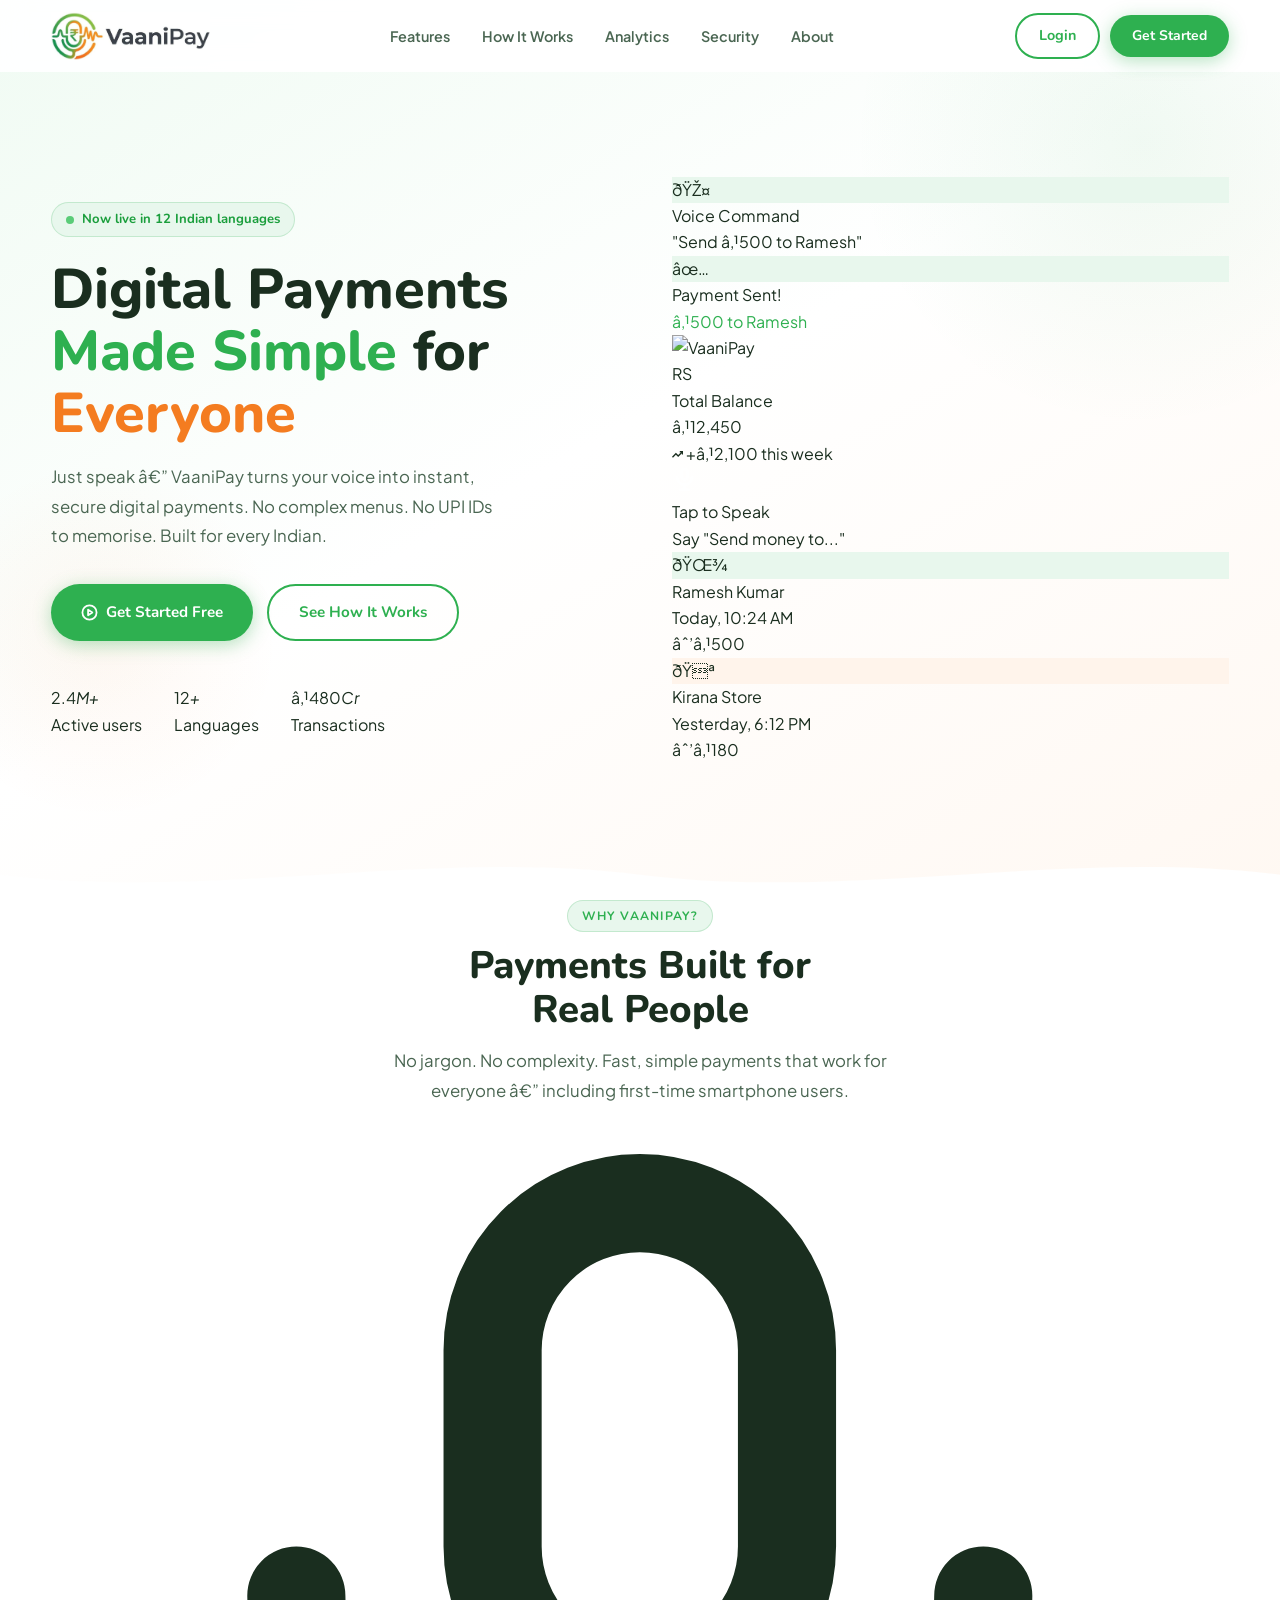
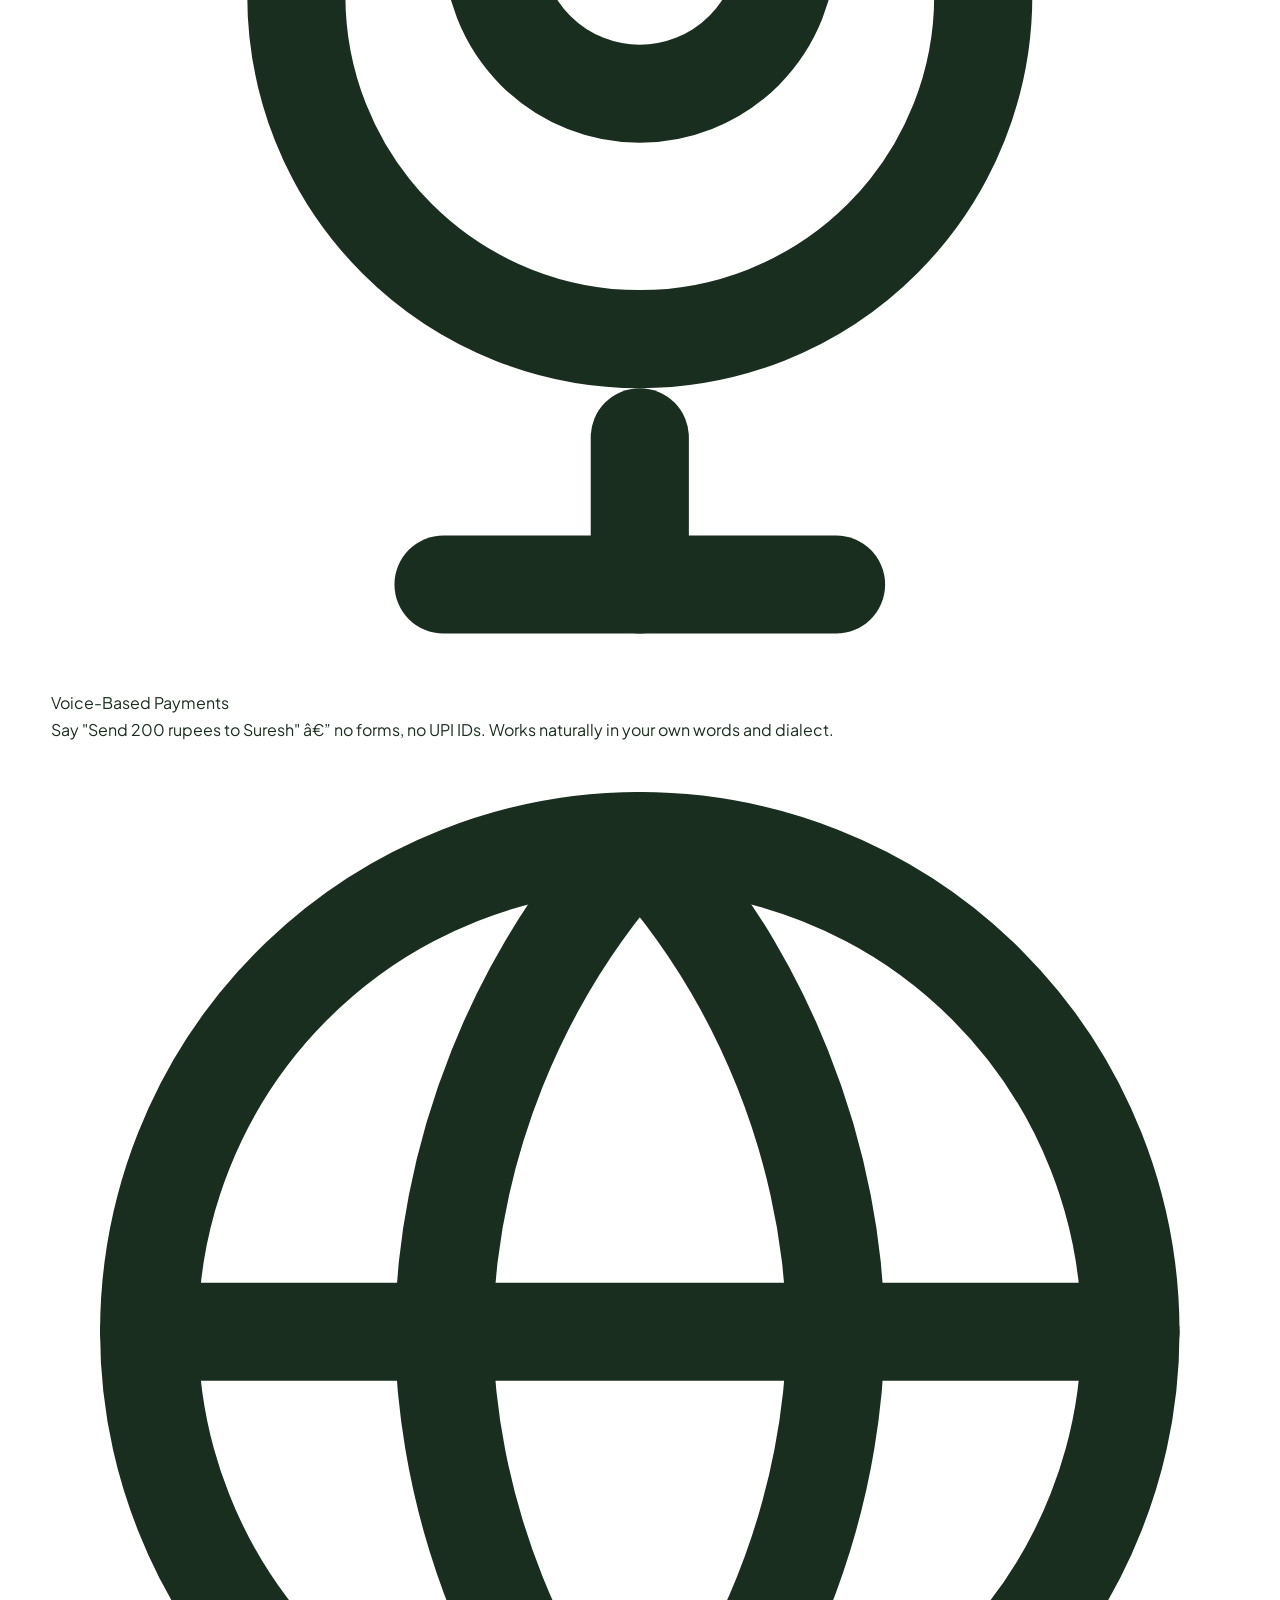
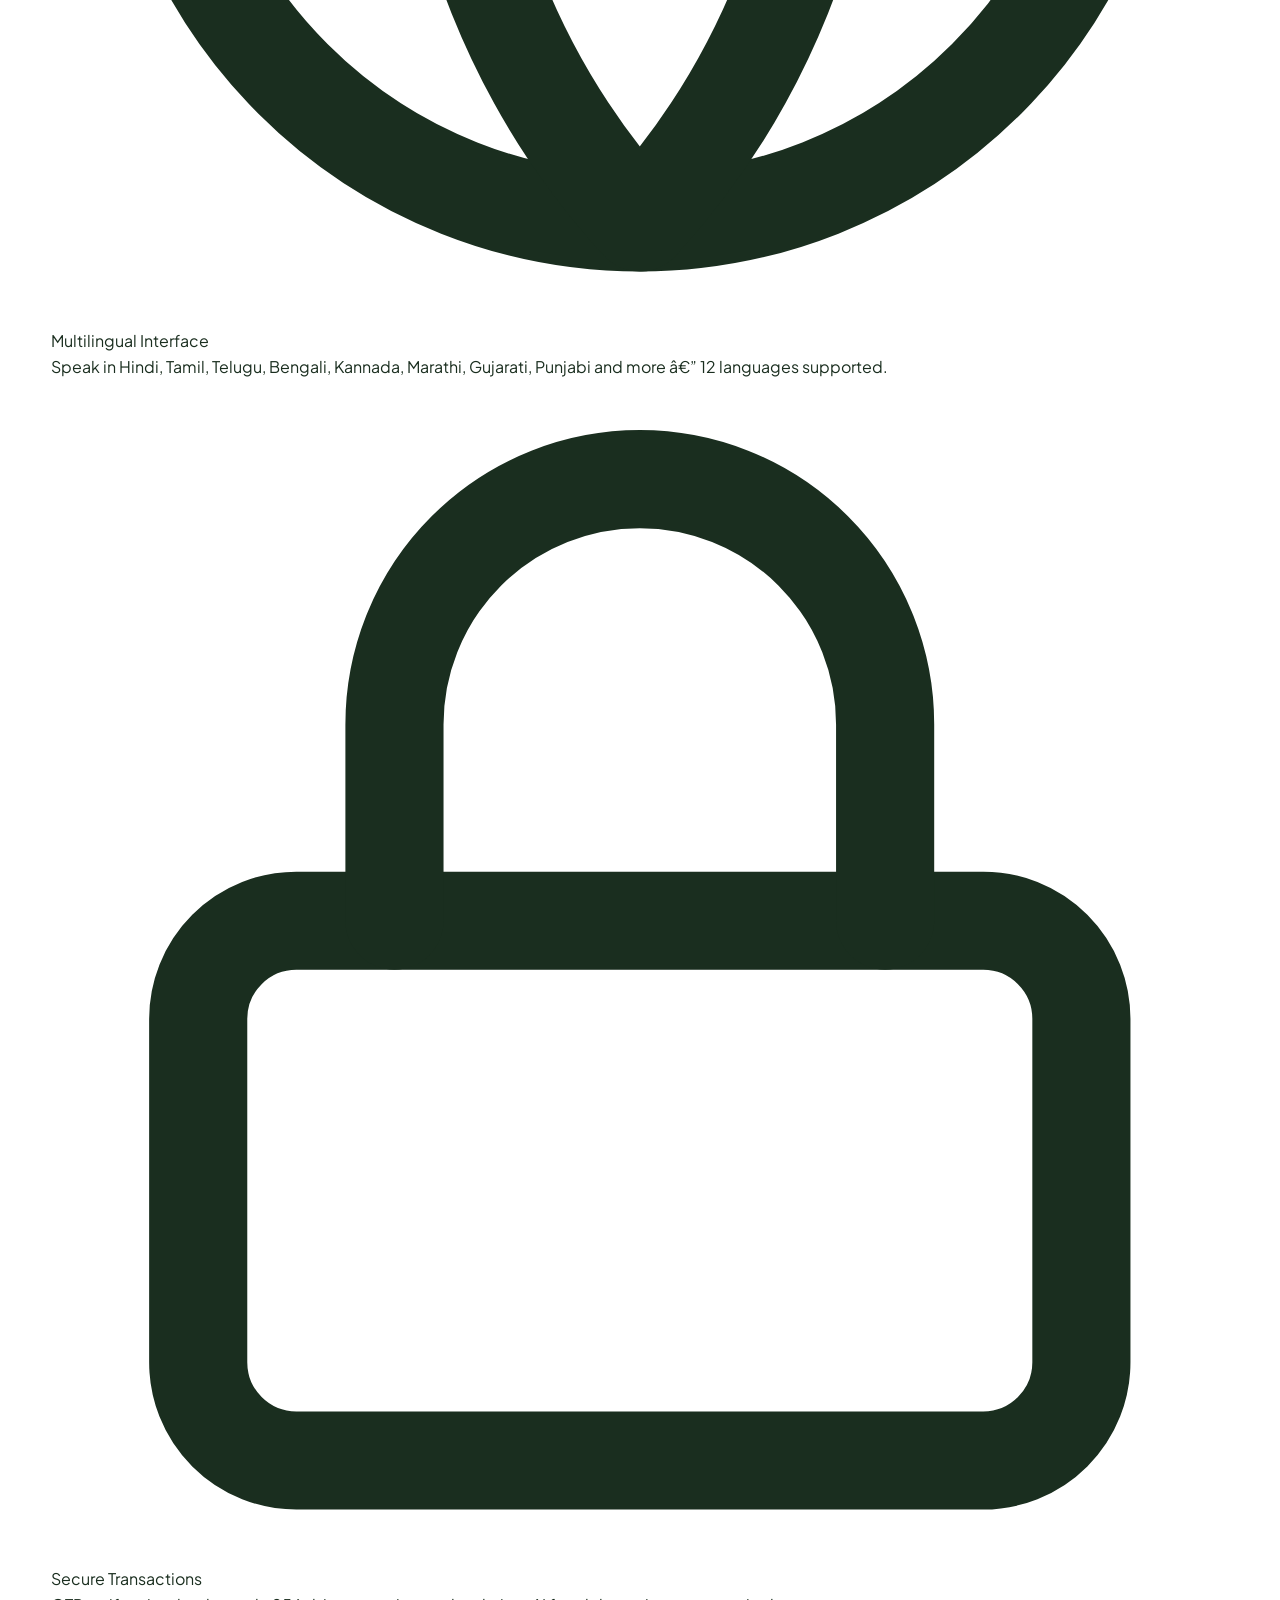
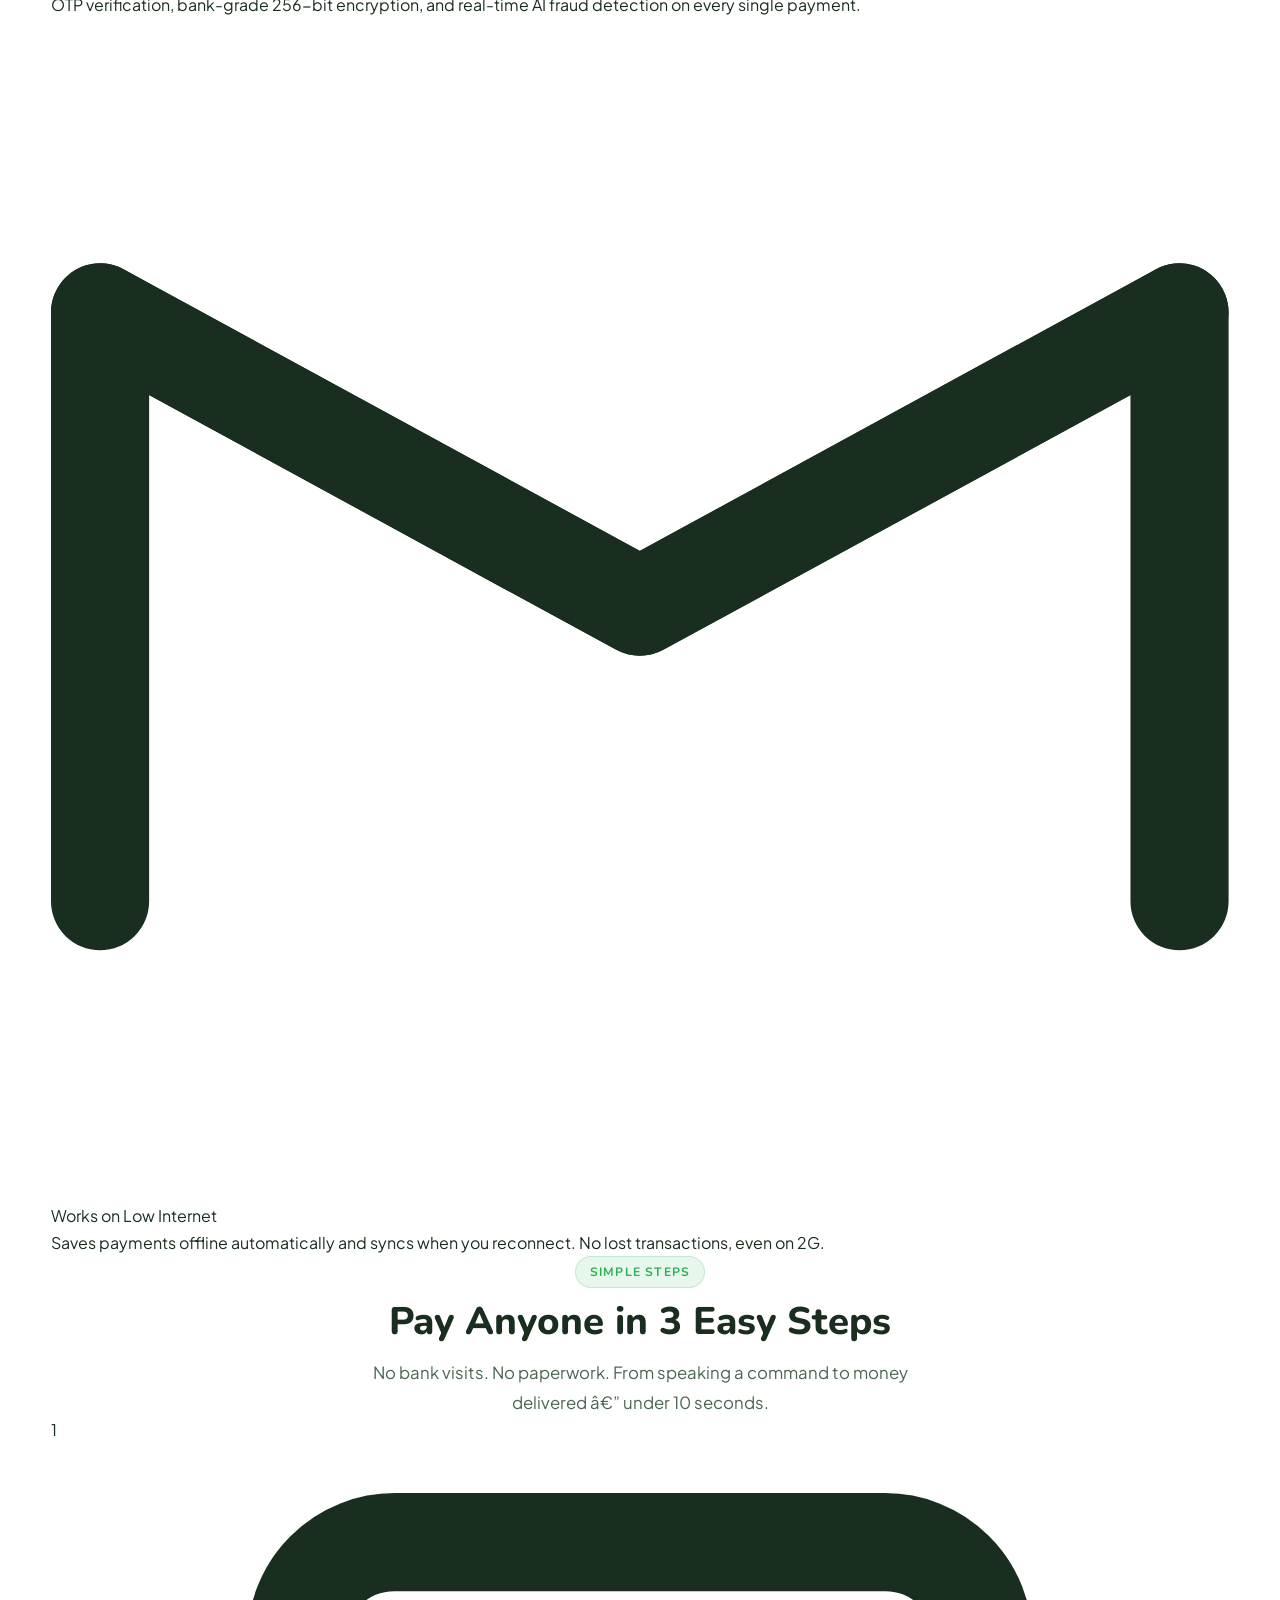
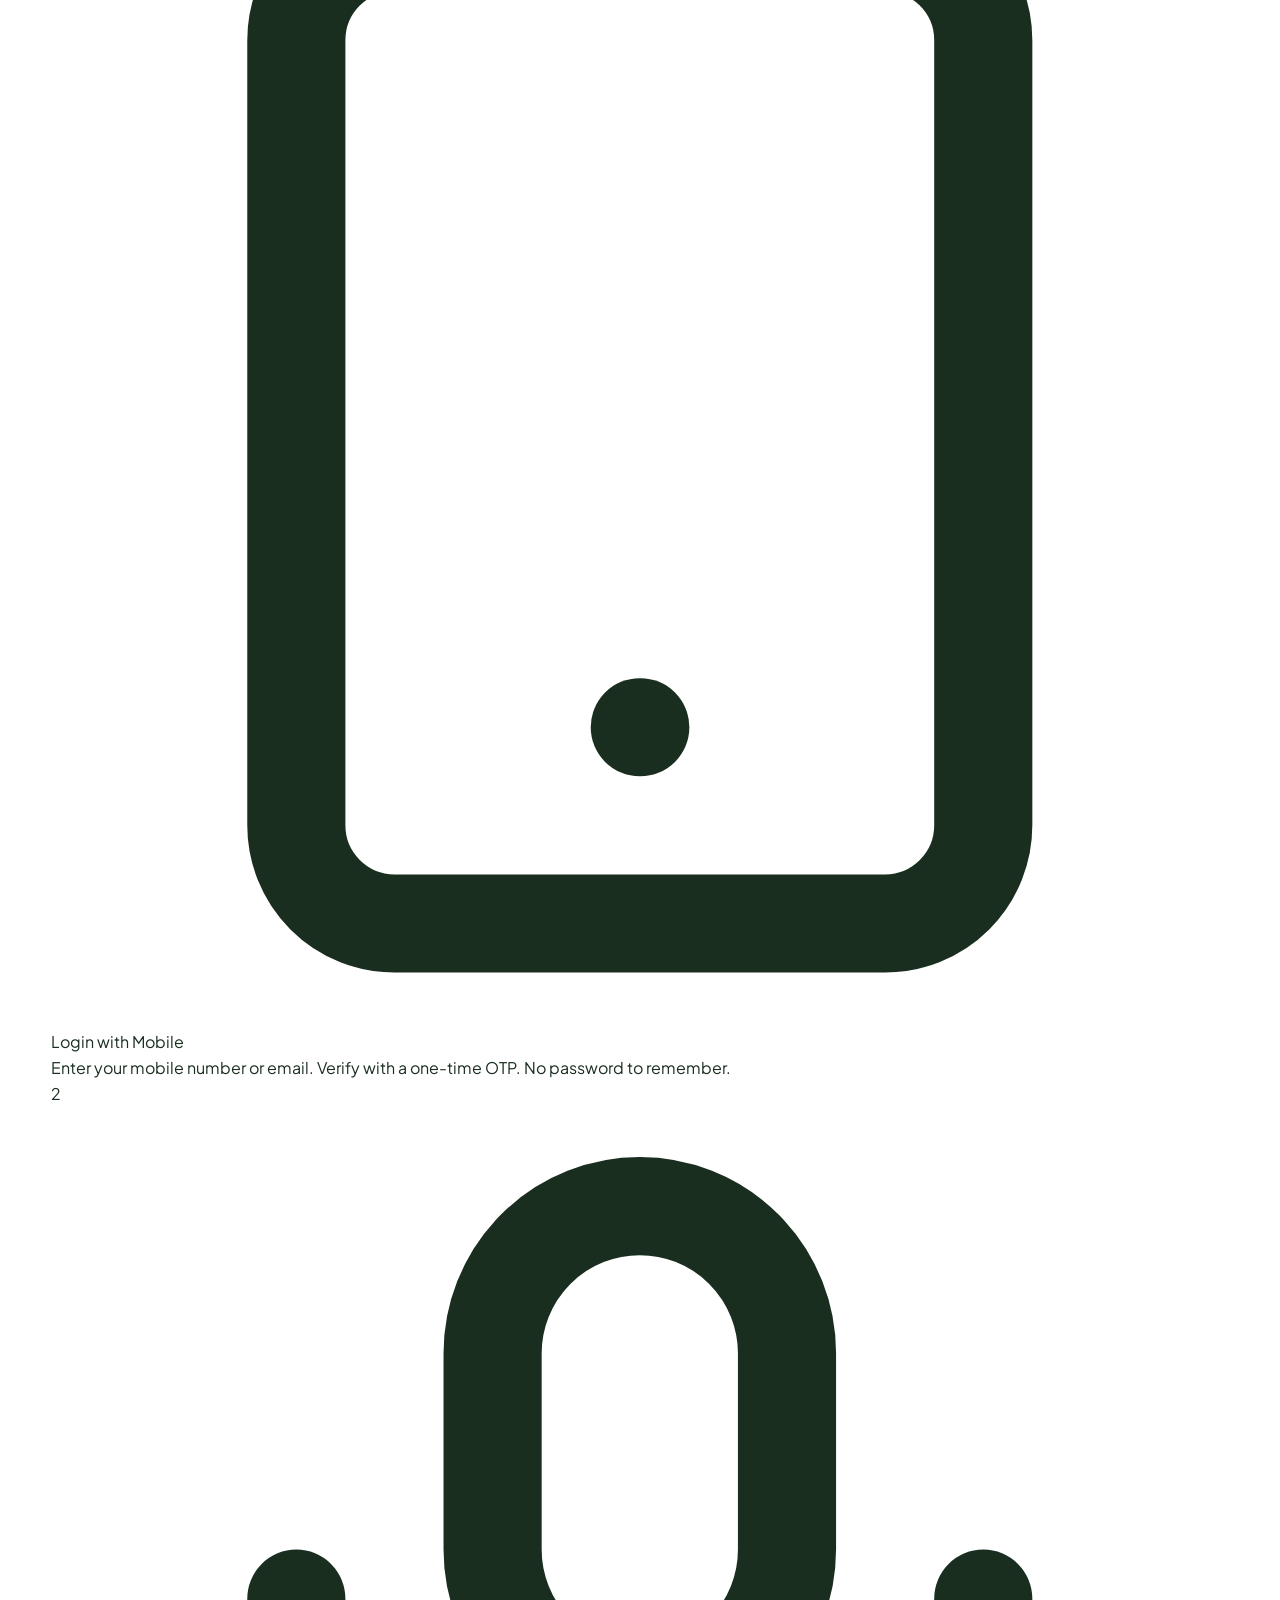
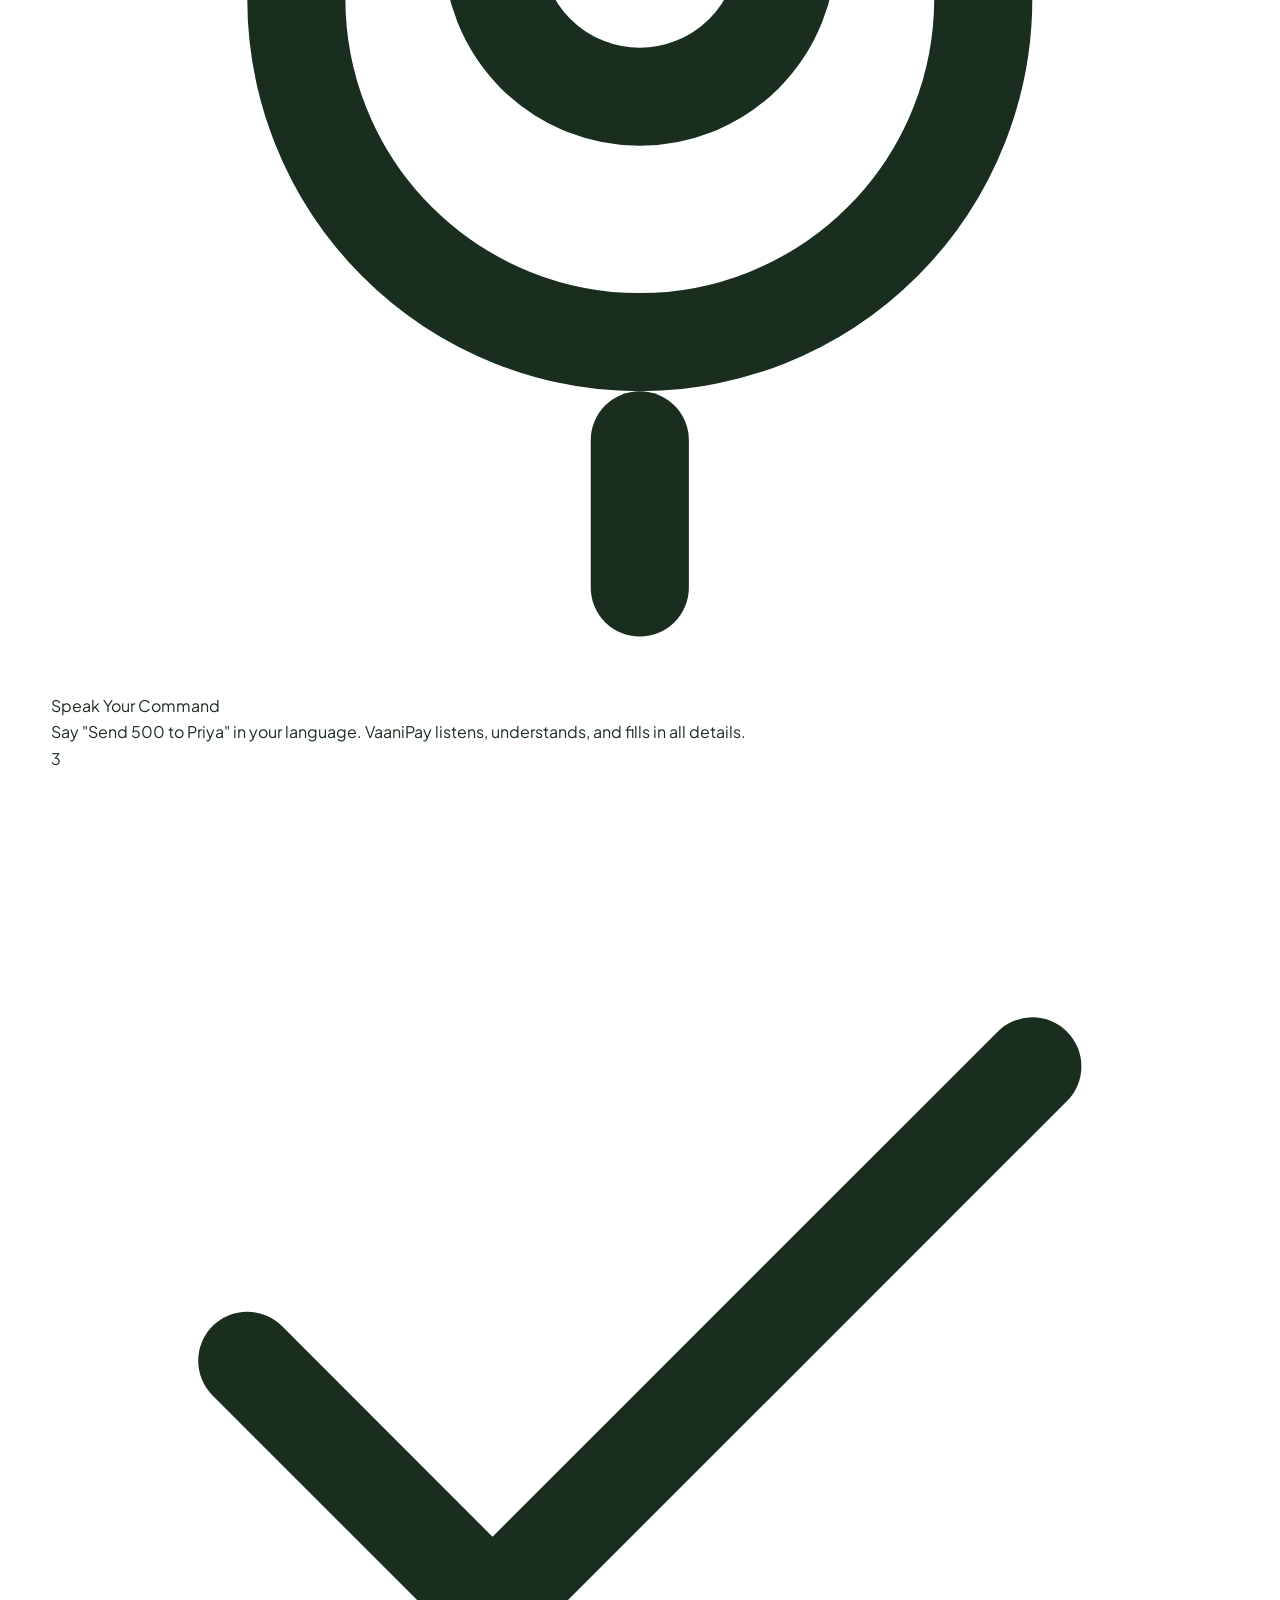
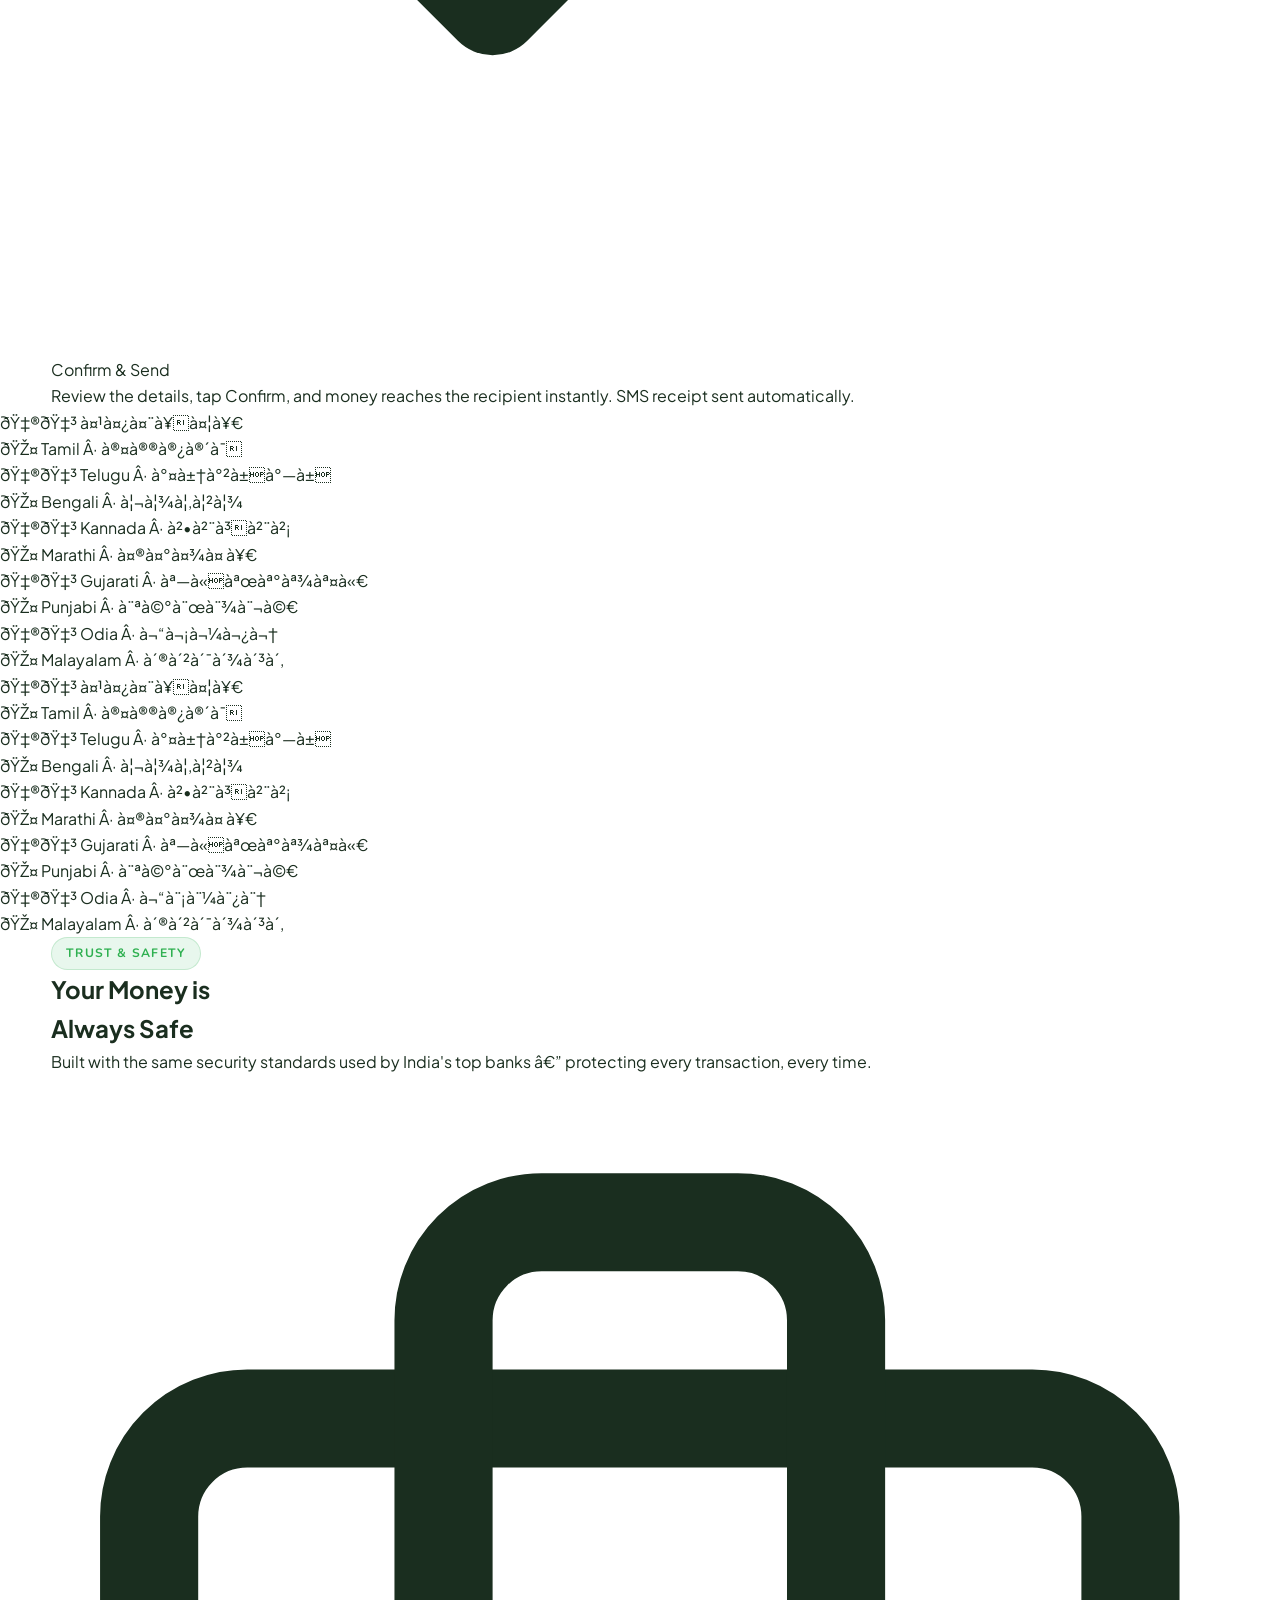
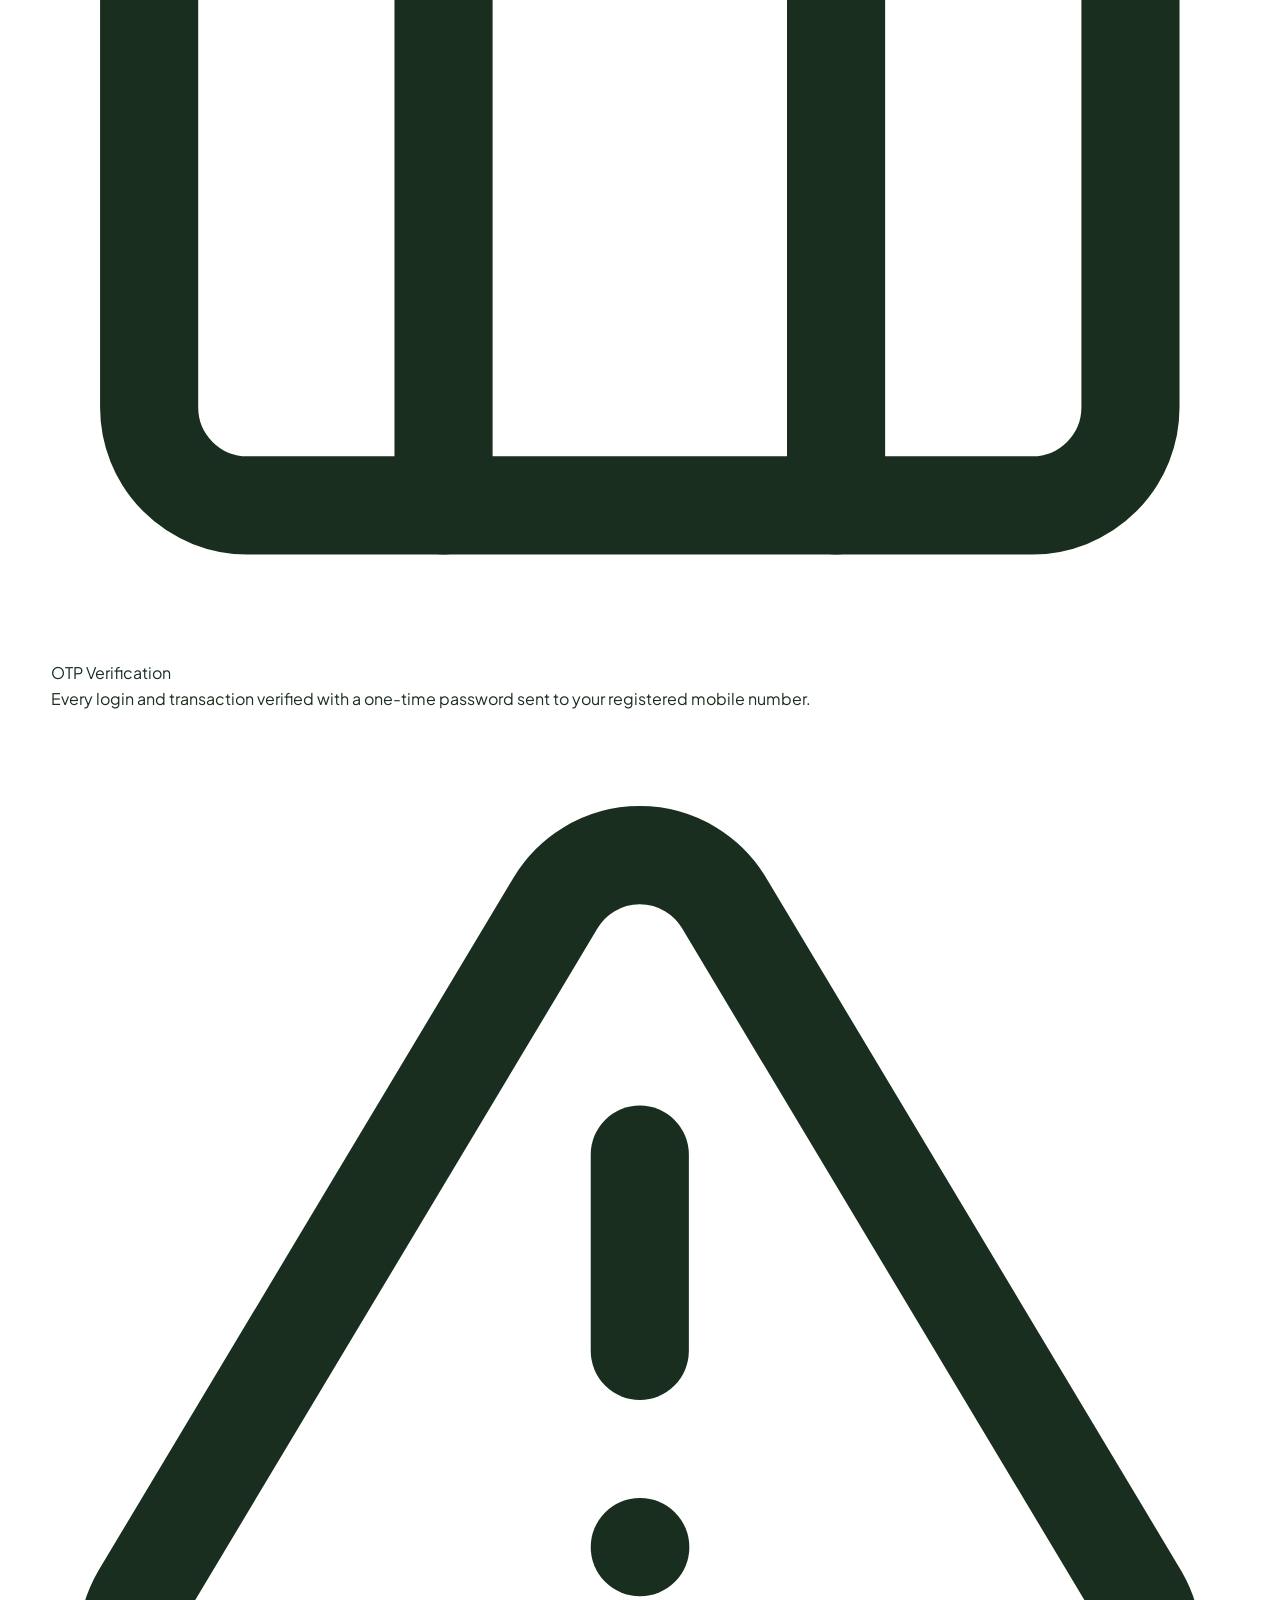
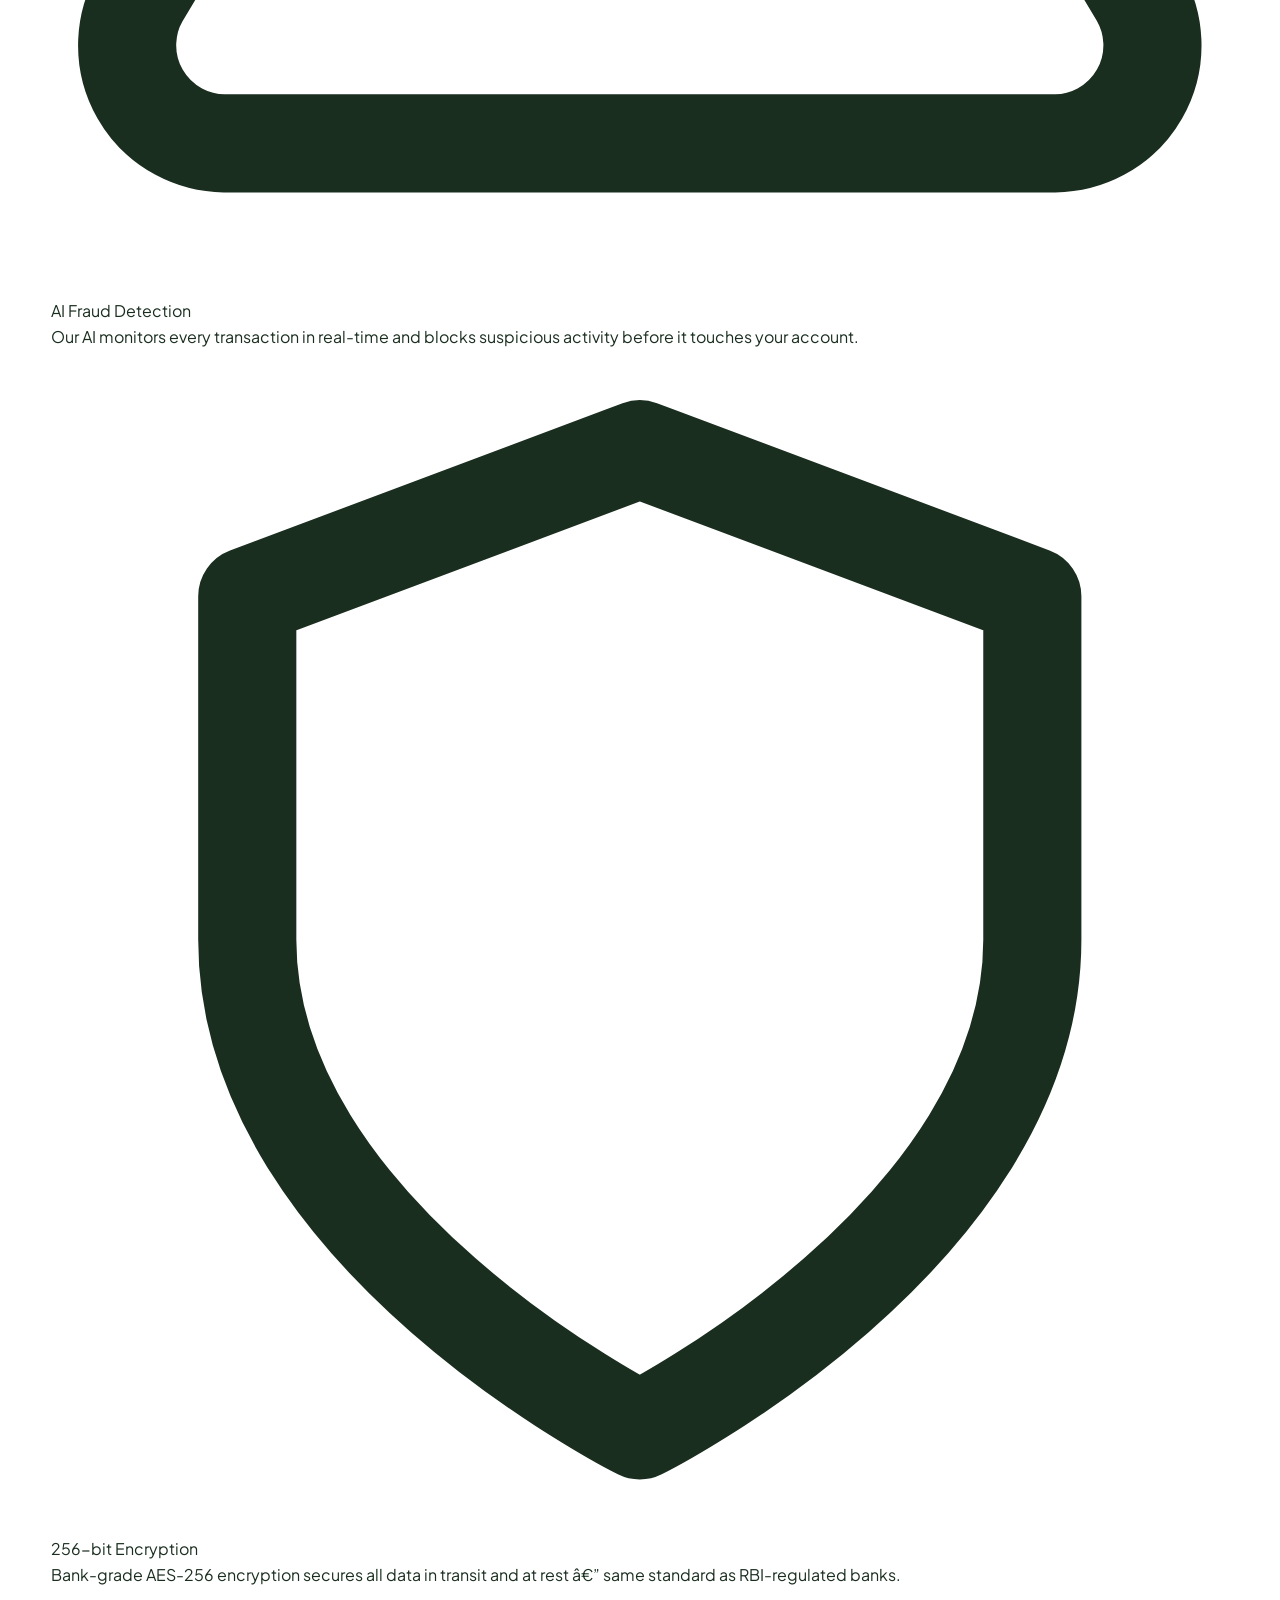
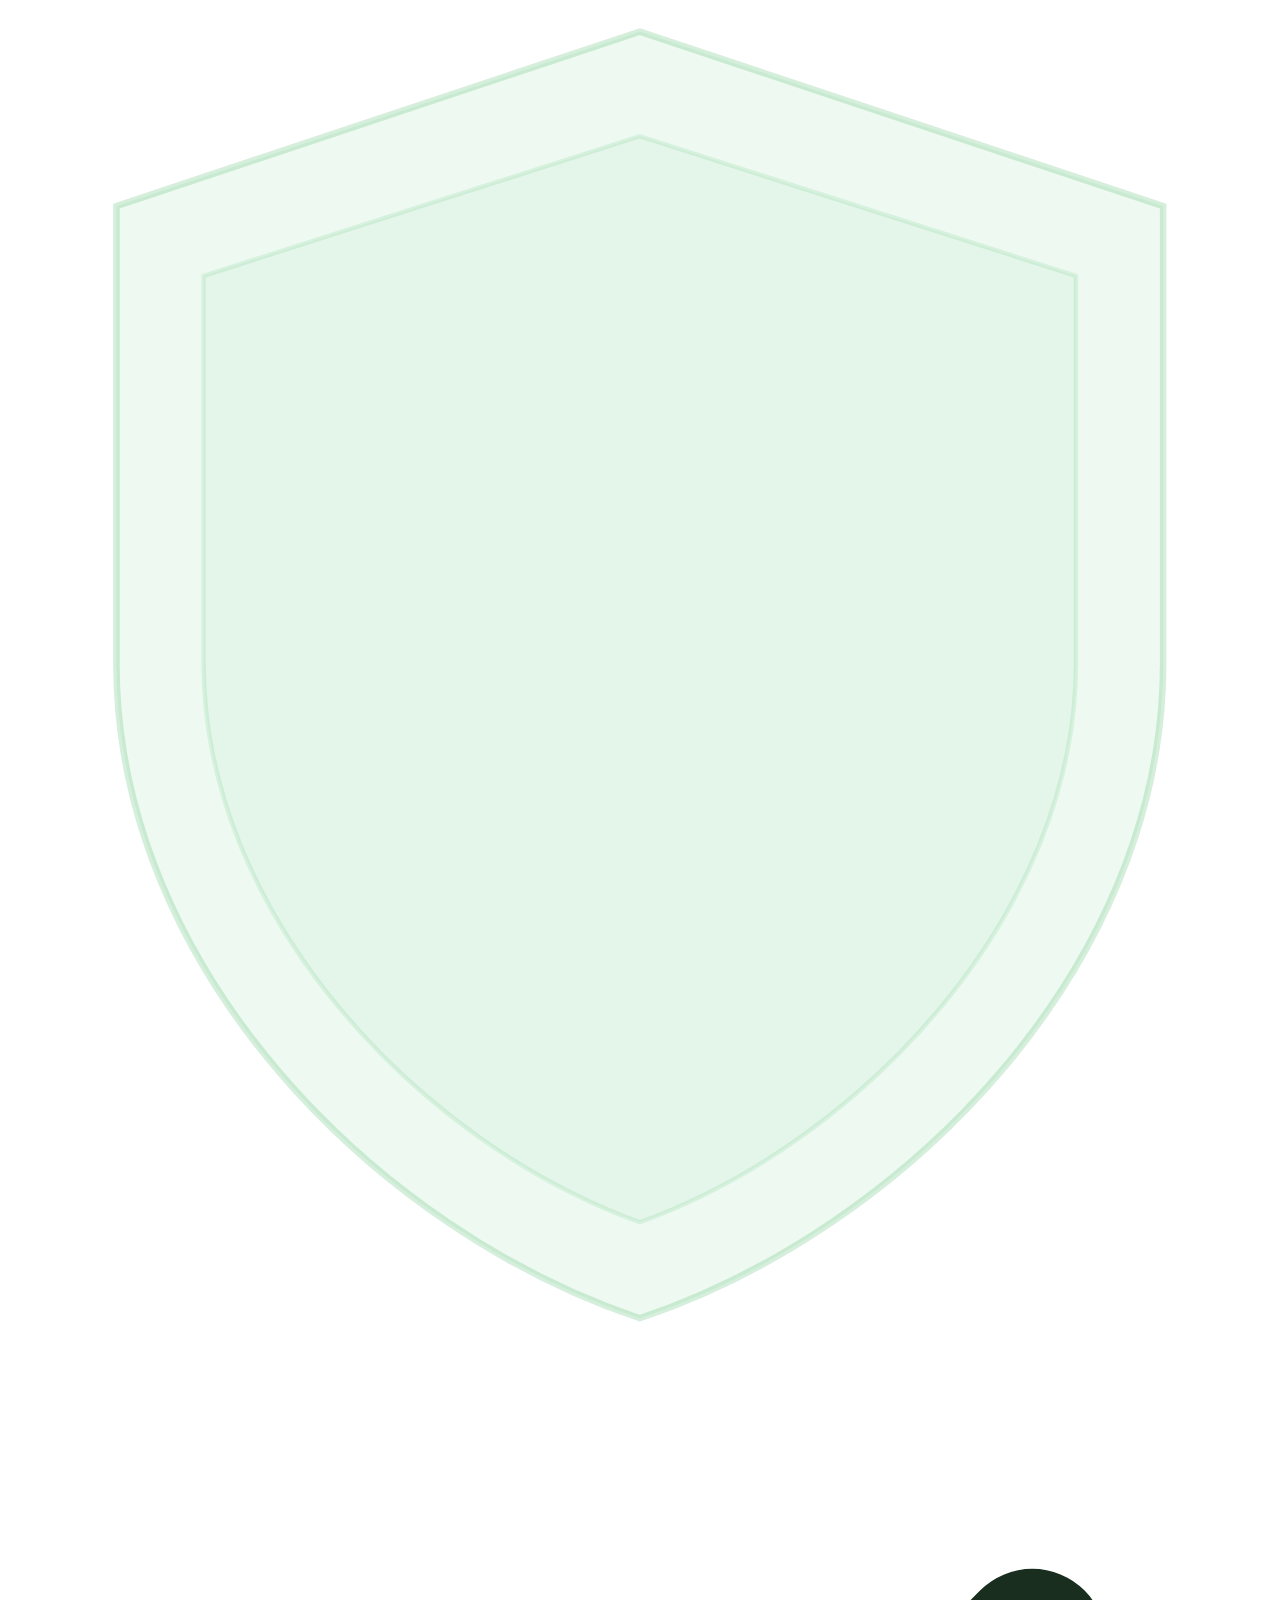
==== commit 33341d17: "login page added" ====
--- a/frontend/index.html
+++ b/frontend/index.html
@@ -30,6 +30,7 @@
         <ul class="nav-links">
           <li><a href="#features">Features</a></li>
           <li><a href="#how">How It Works</a></li>
+          <li><a href="#analy">Analytics</a></li>
           <li><a href="#security">Security</a></li>
           <li><a href="#about">About</a></li>
         </ul>
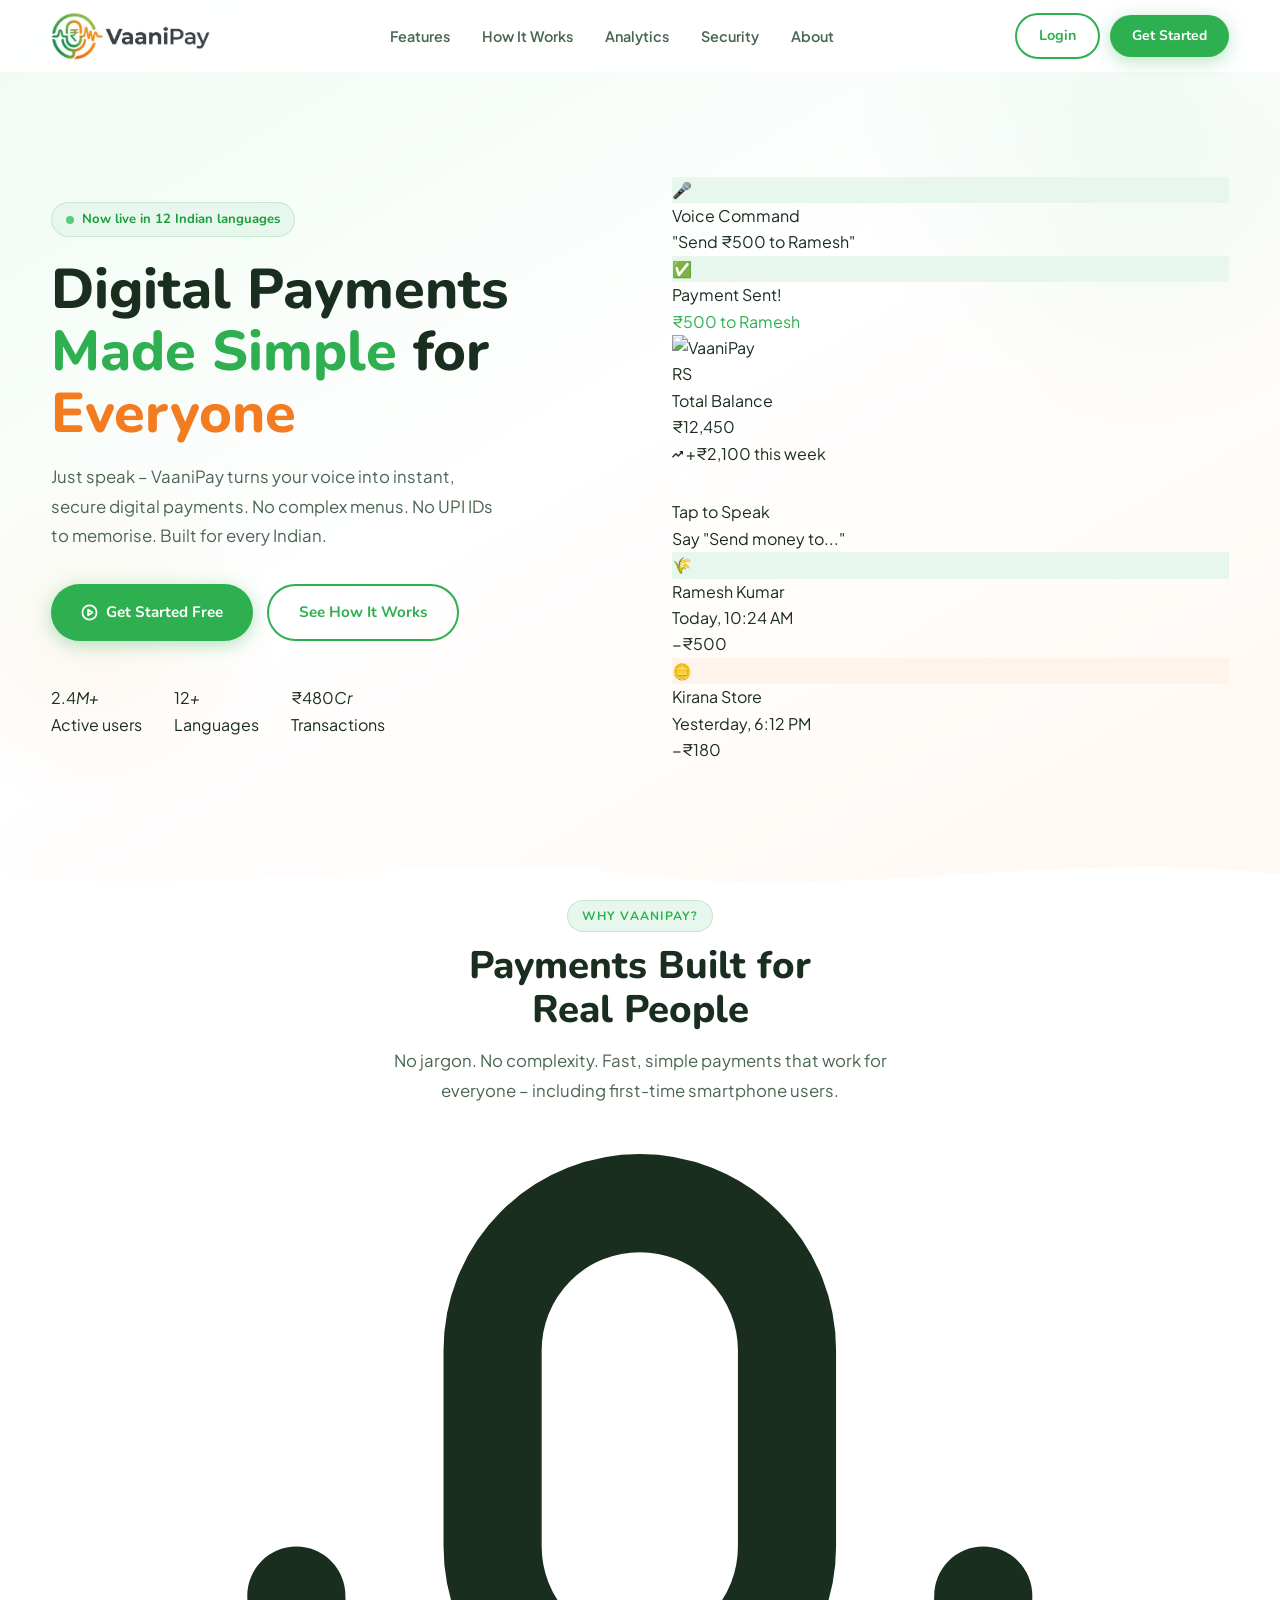
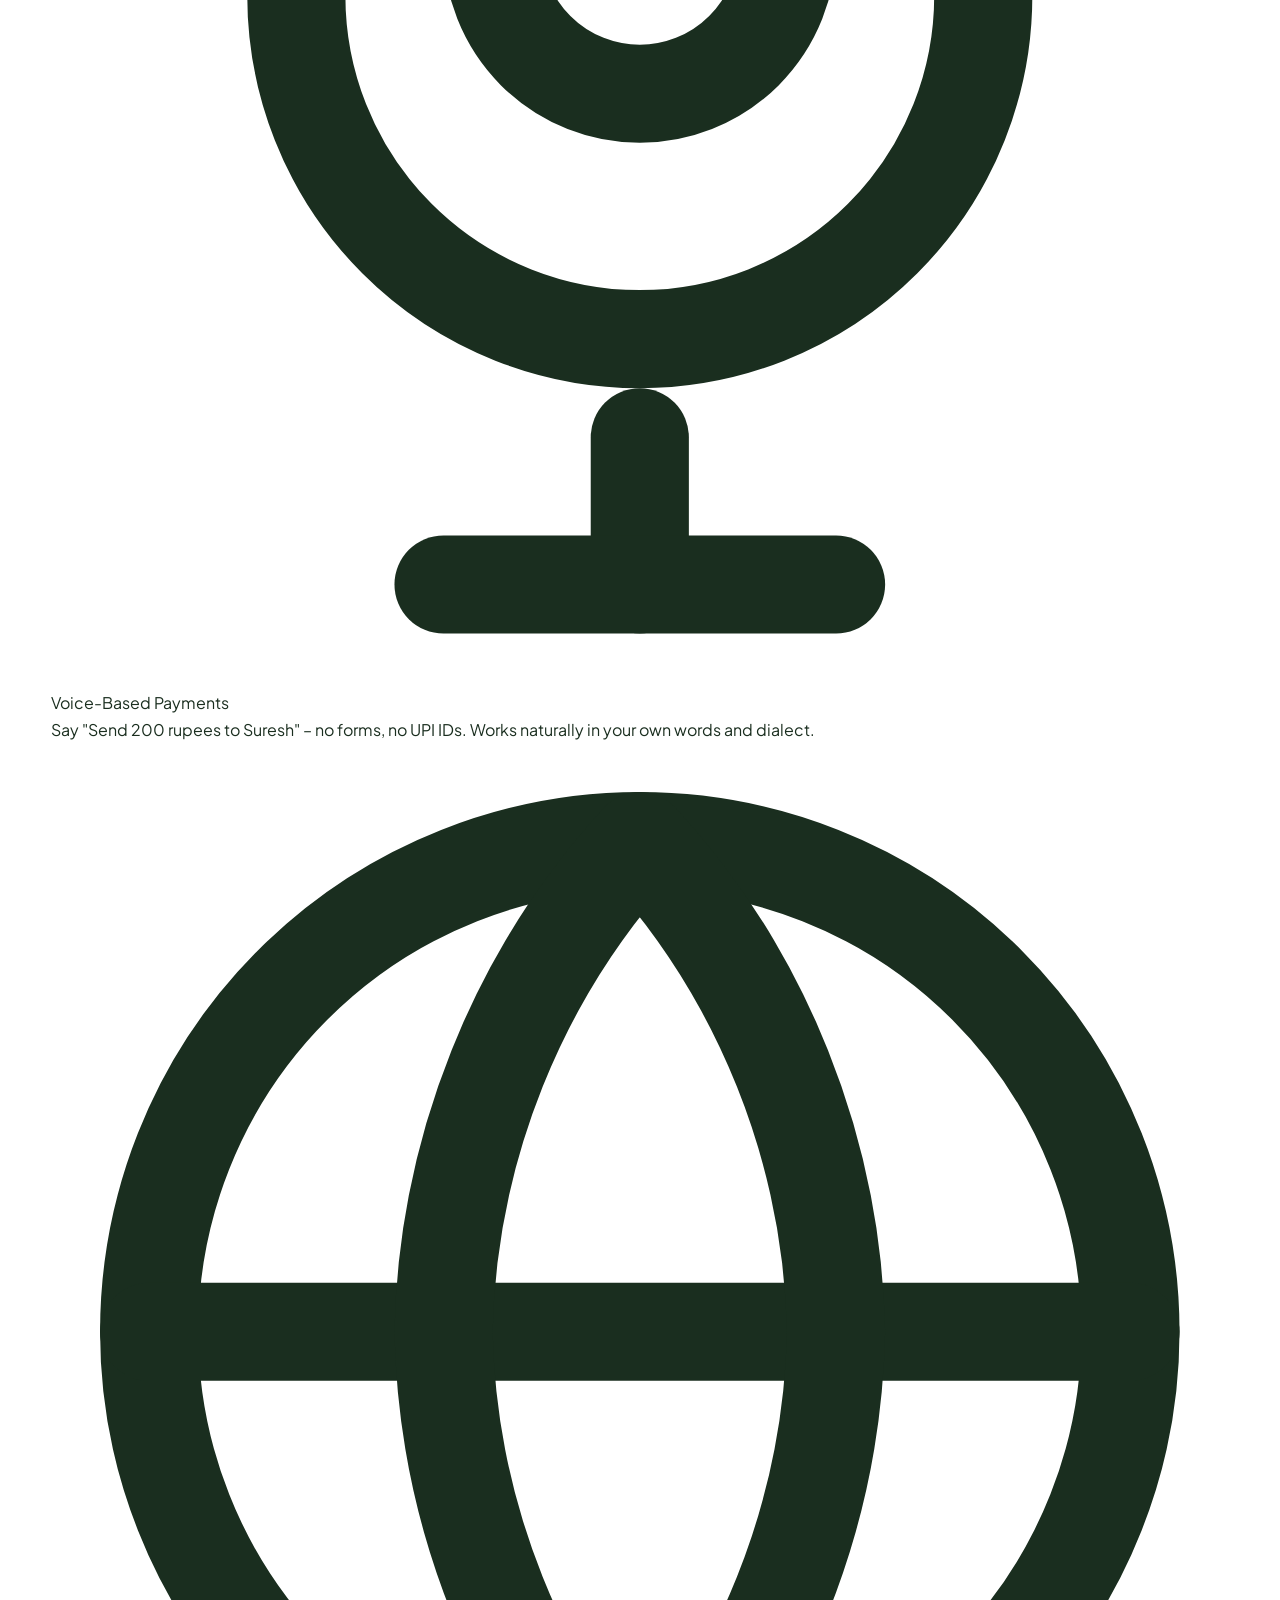
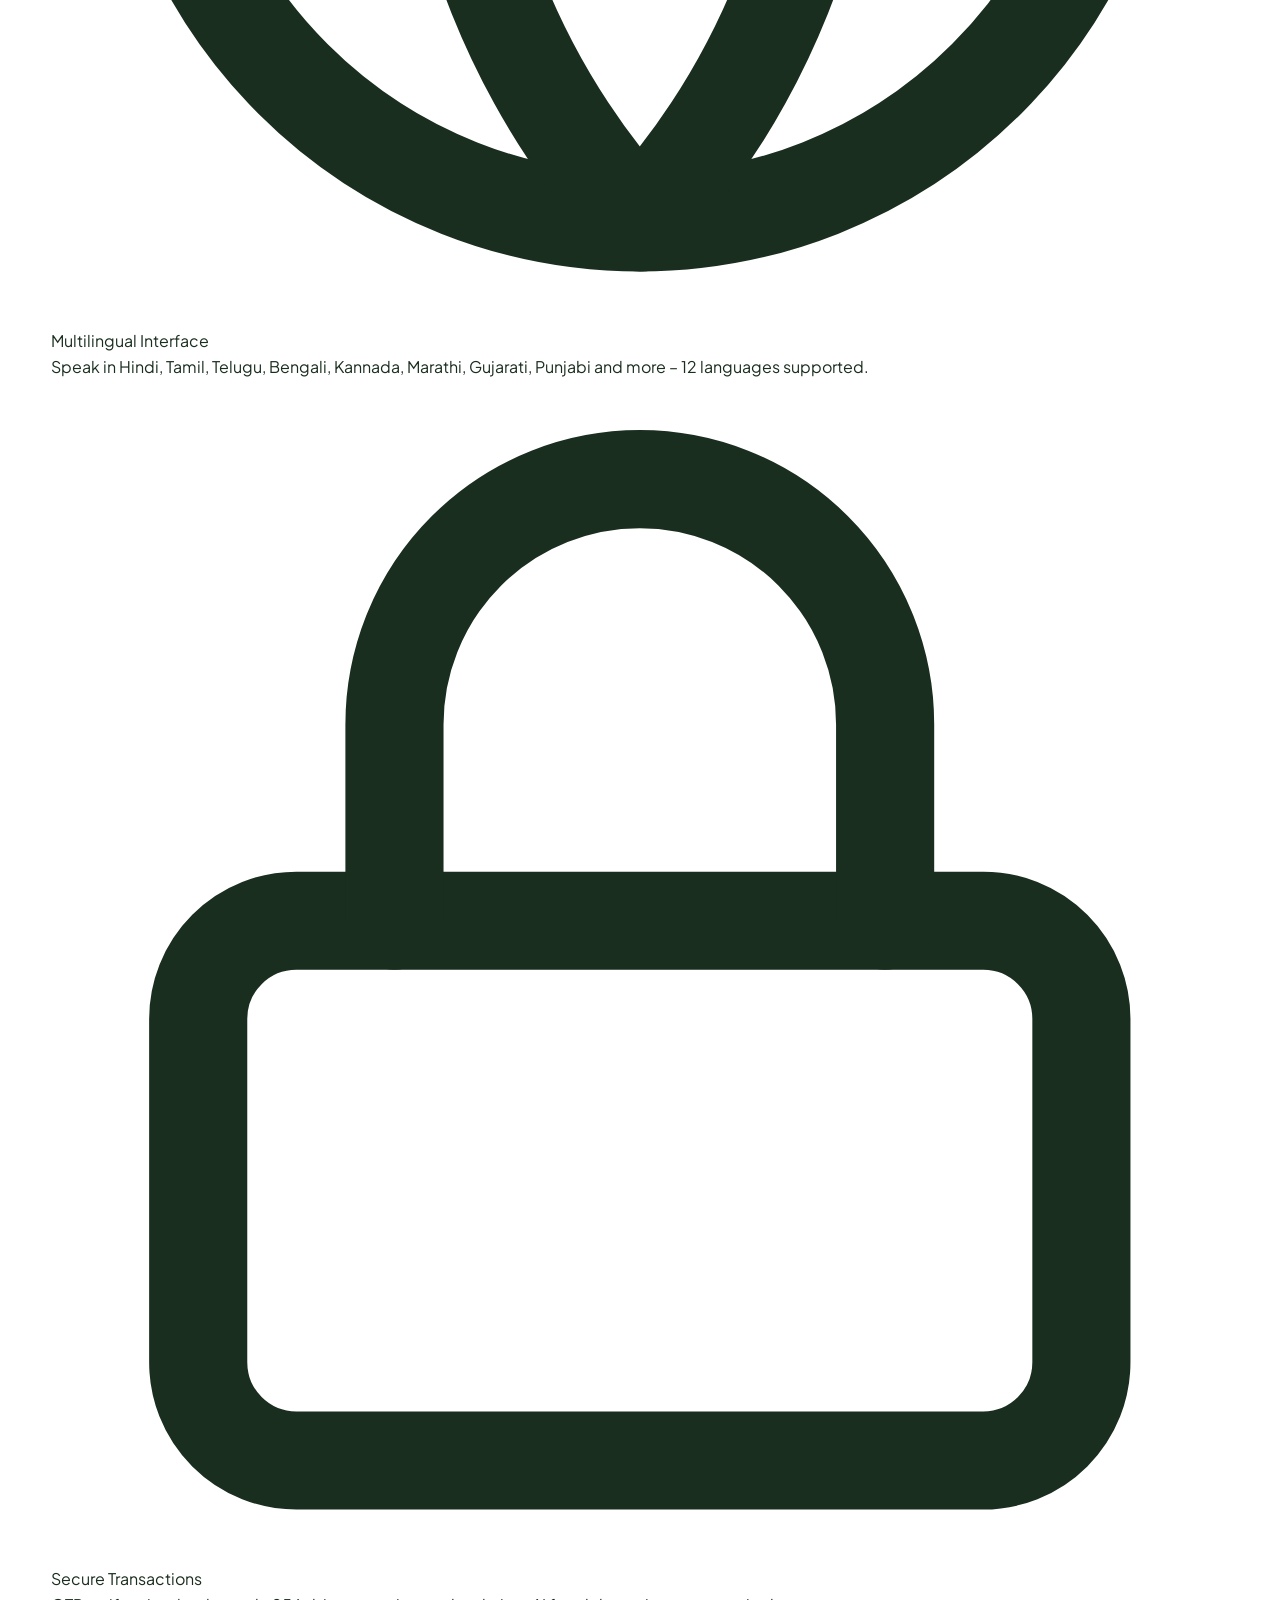
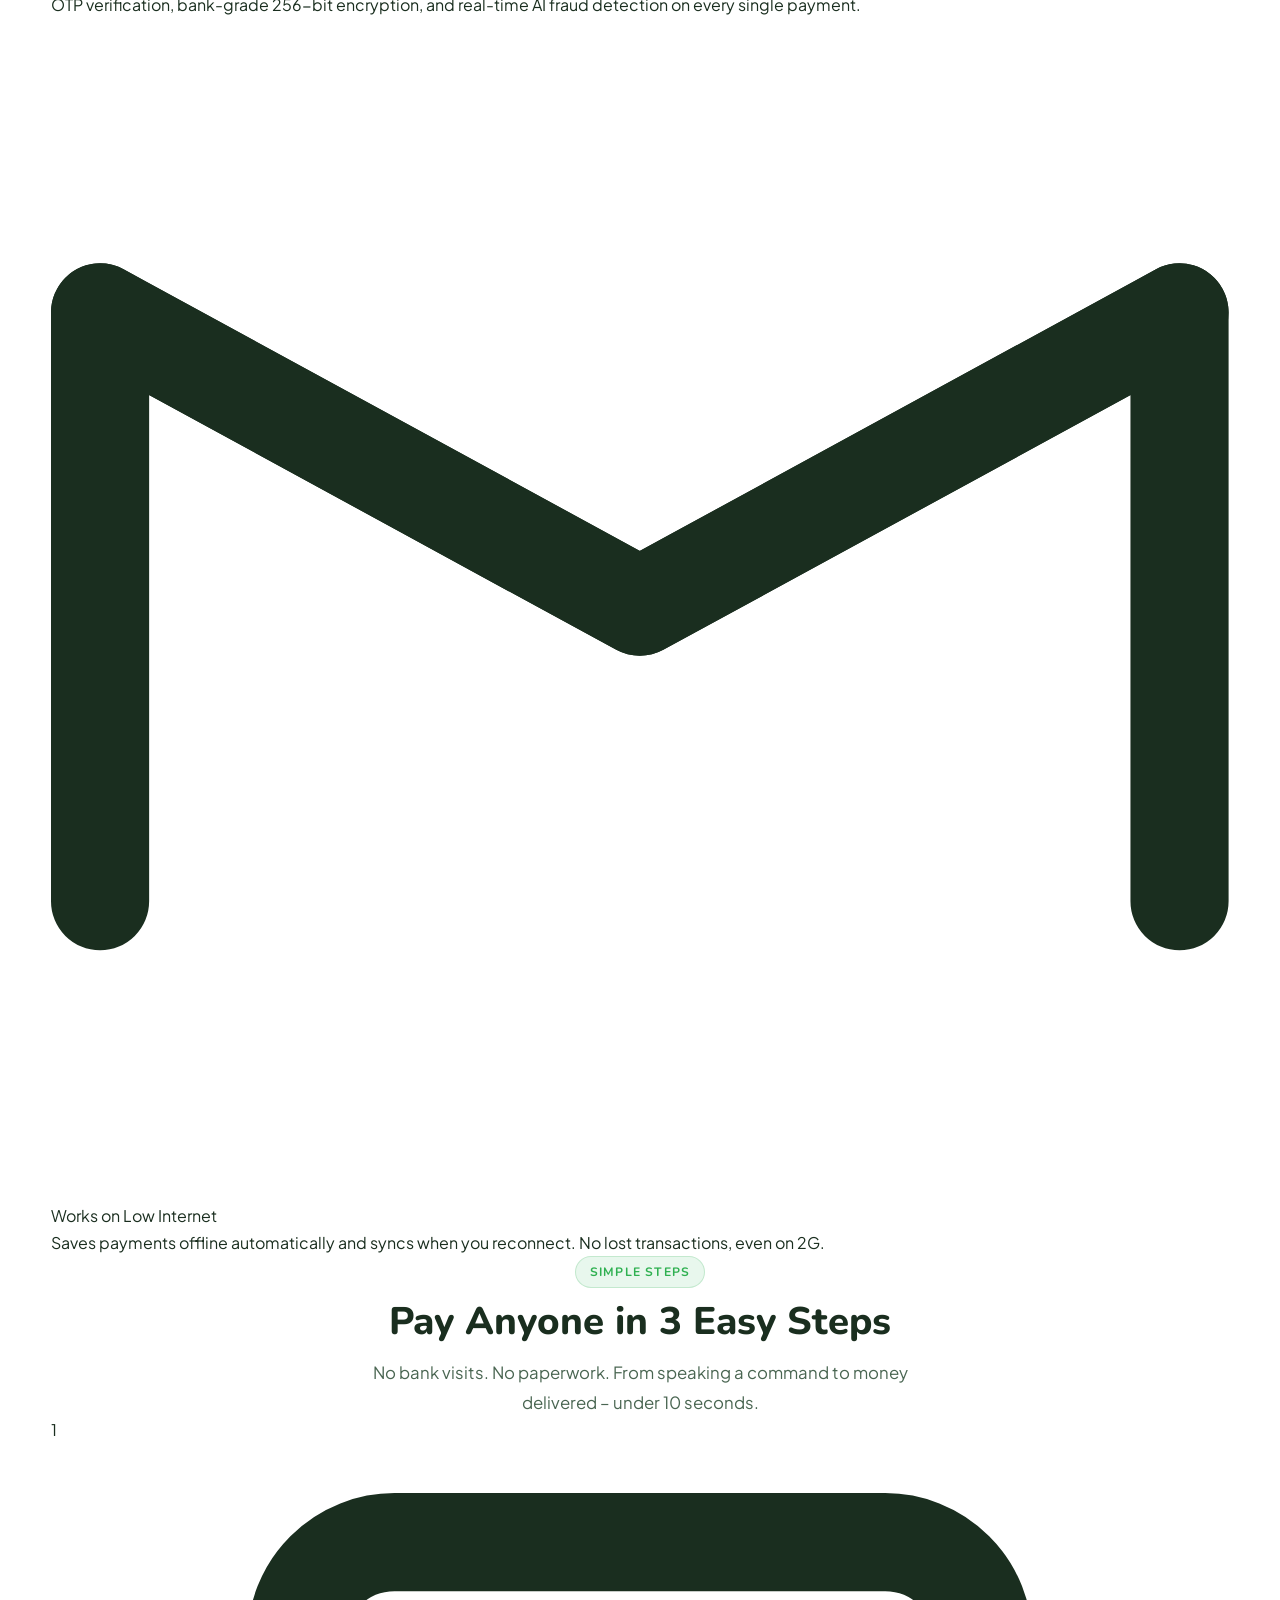
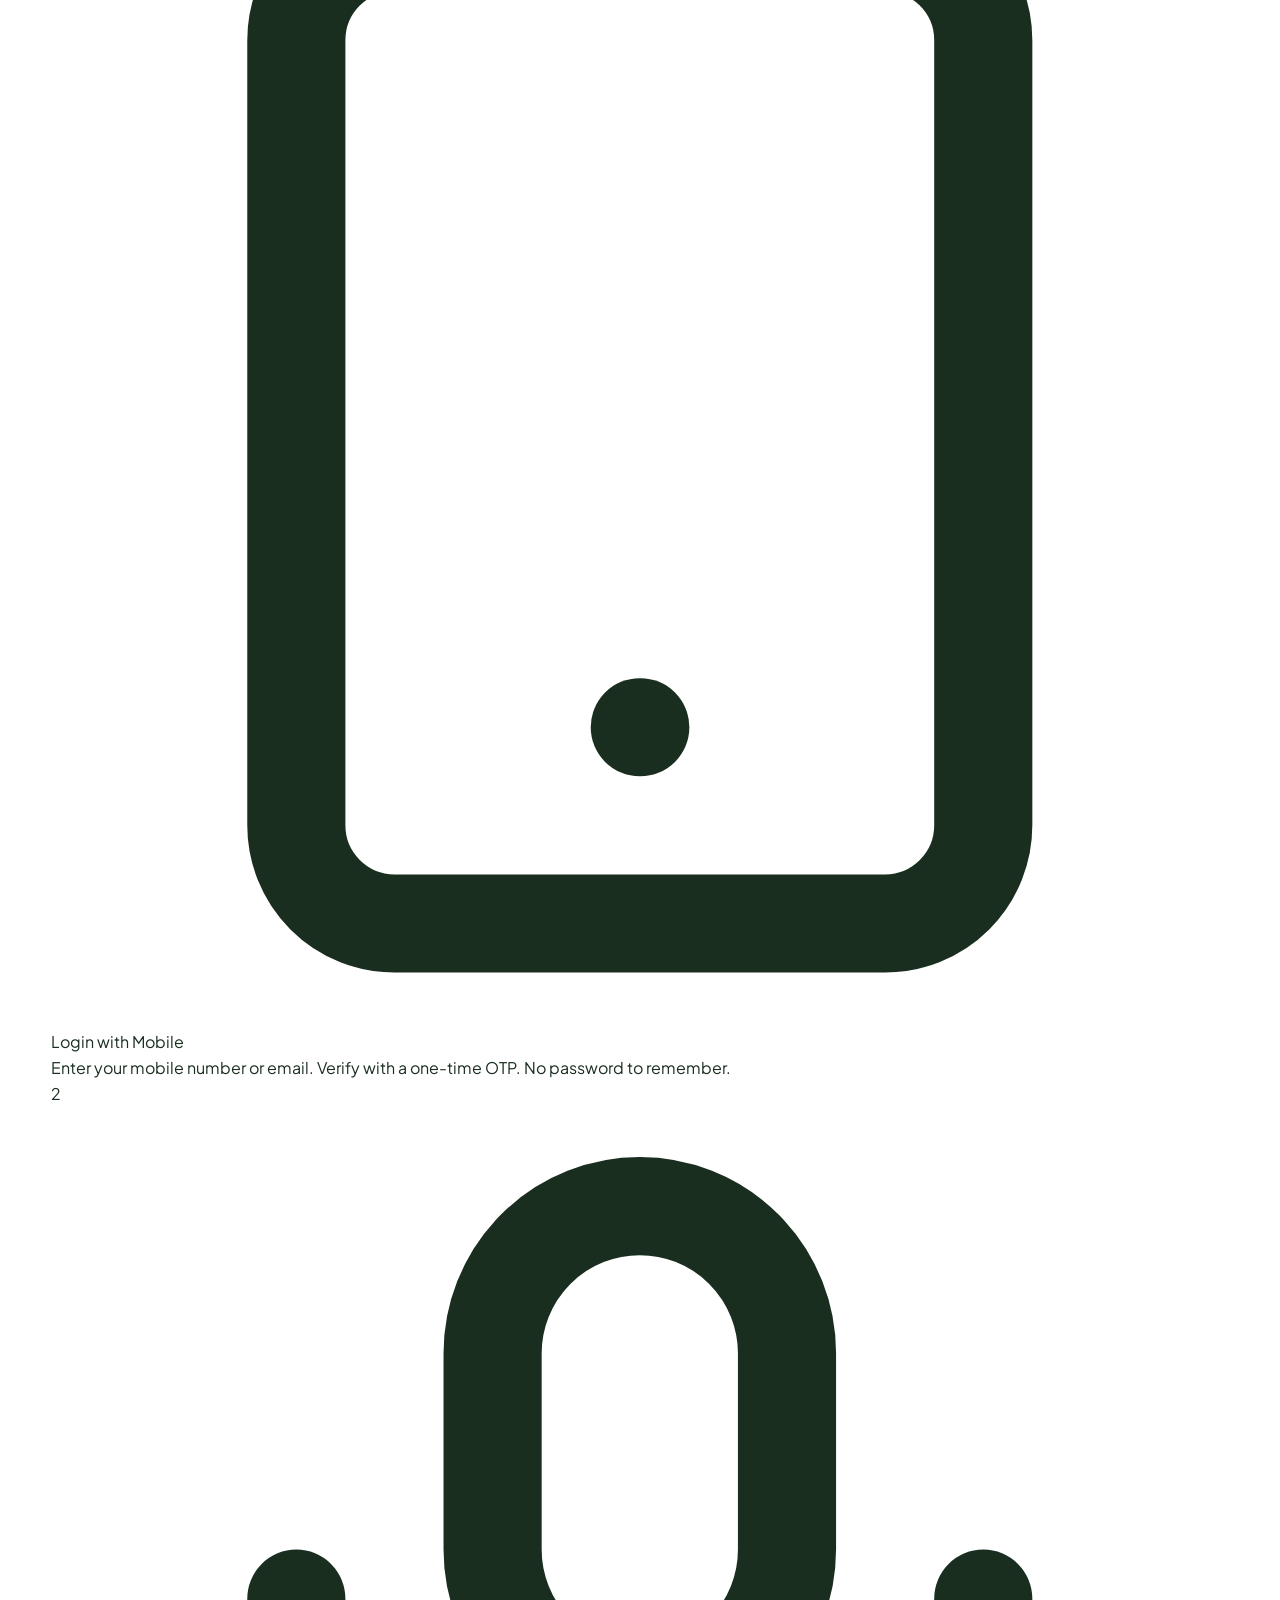
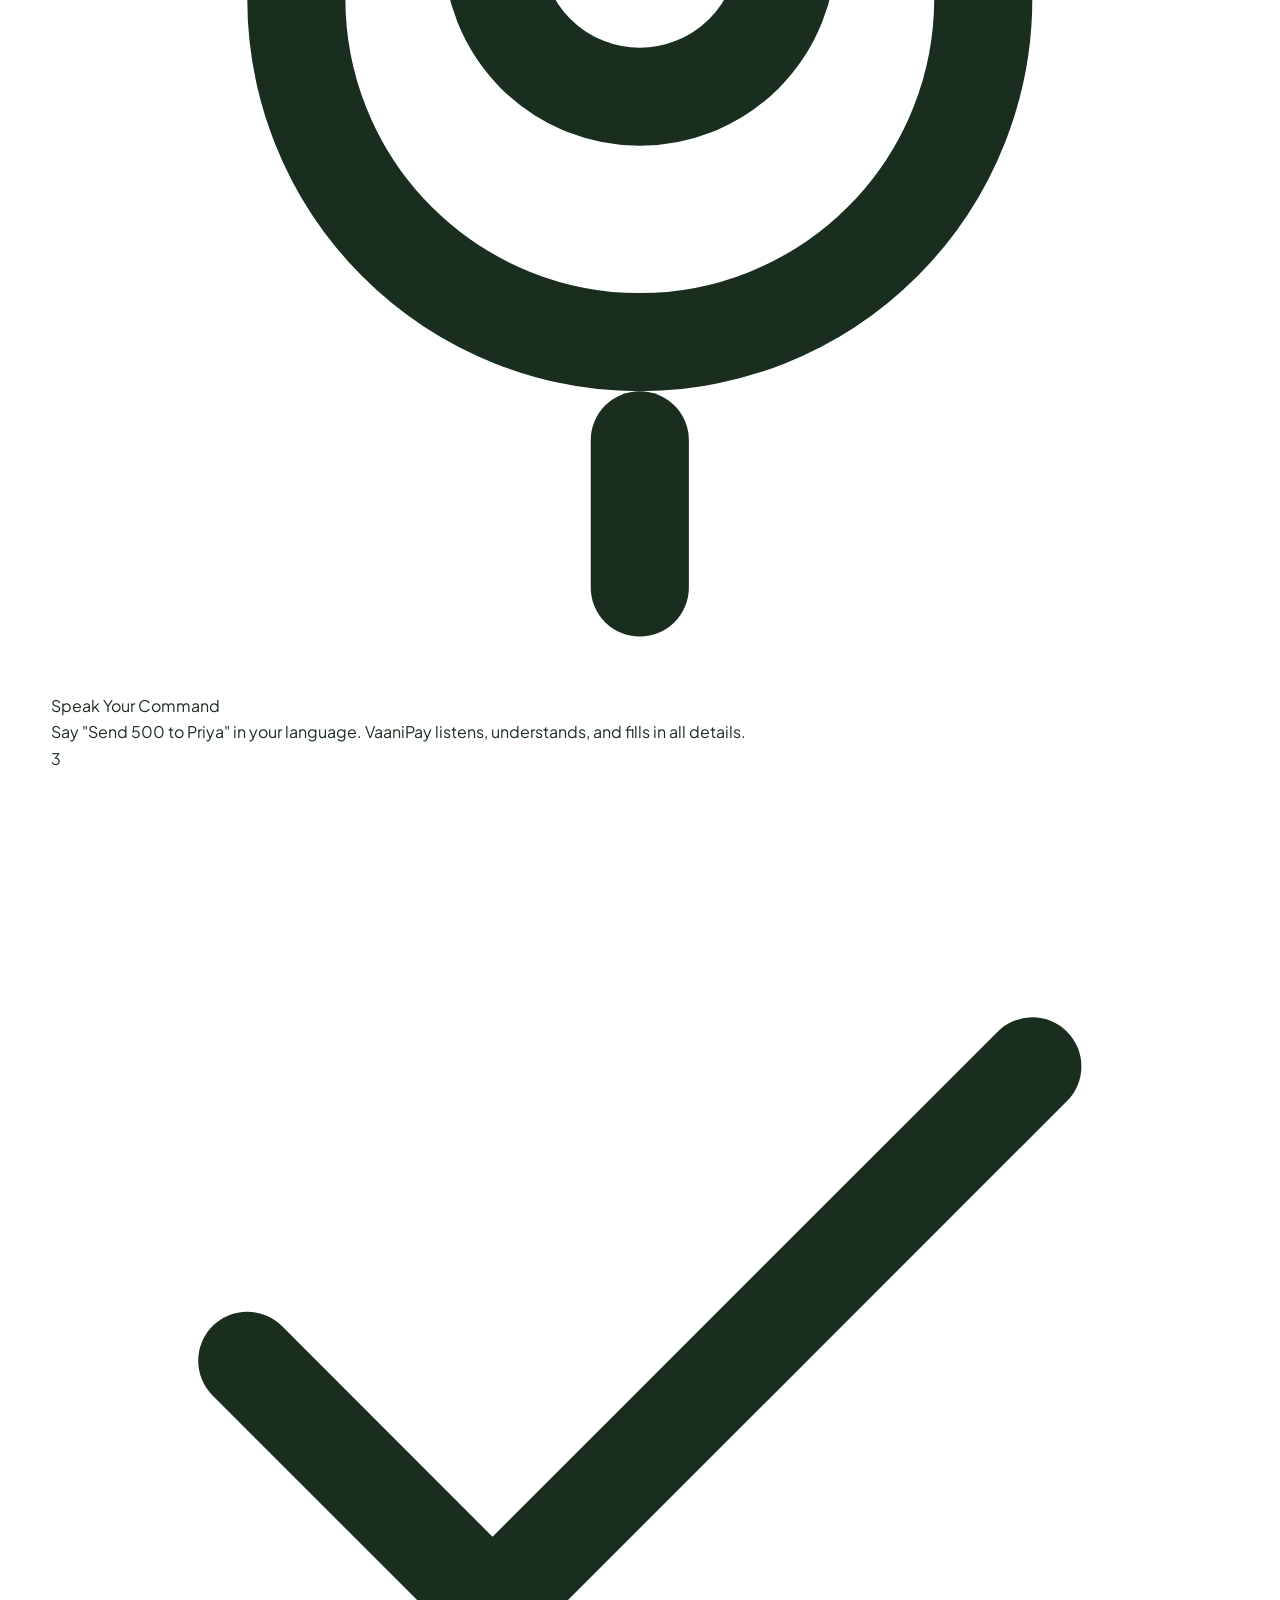
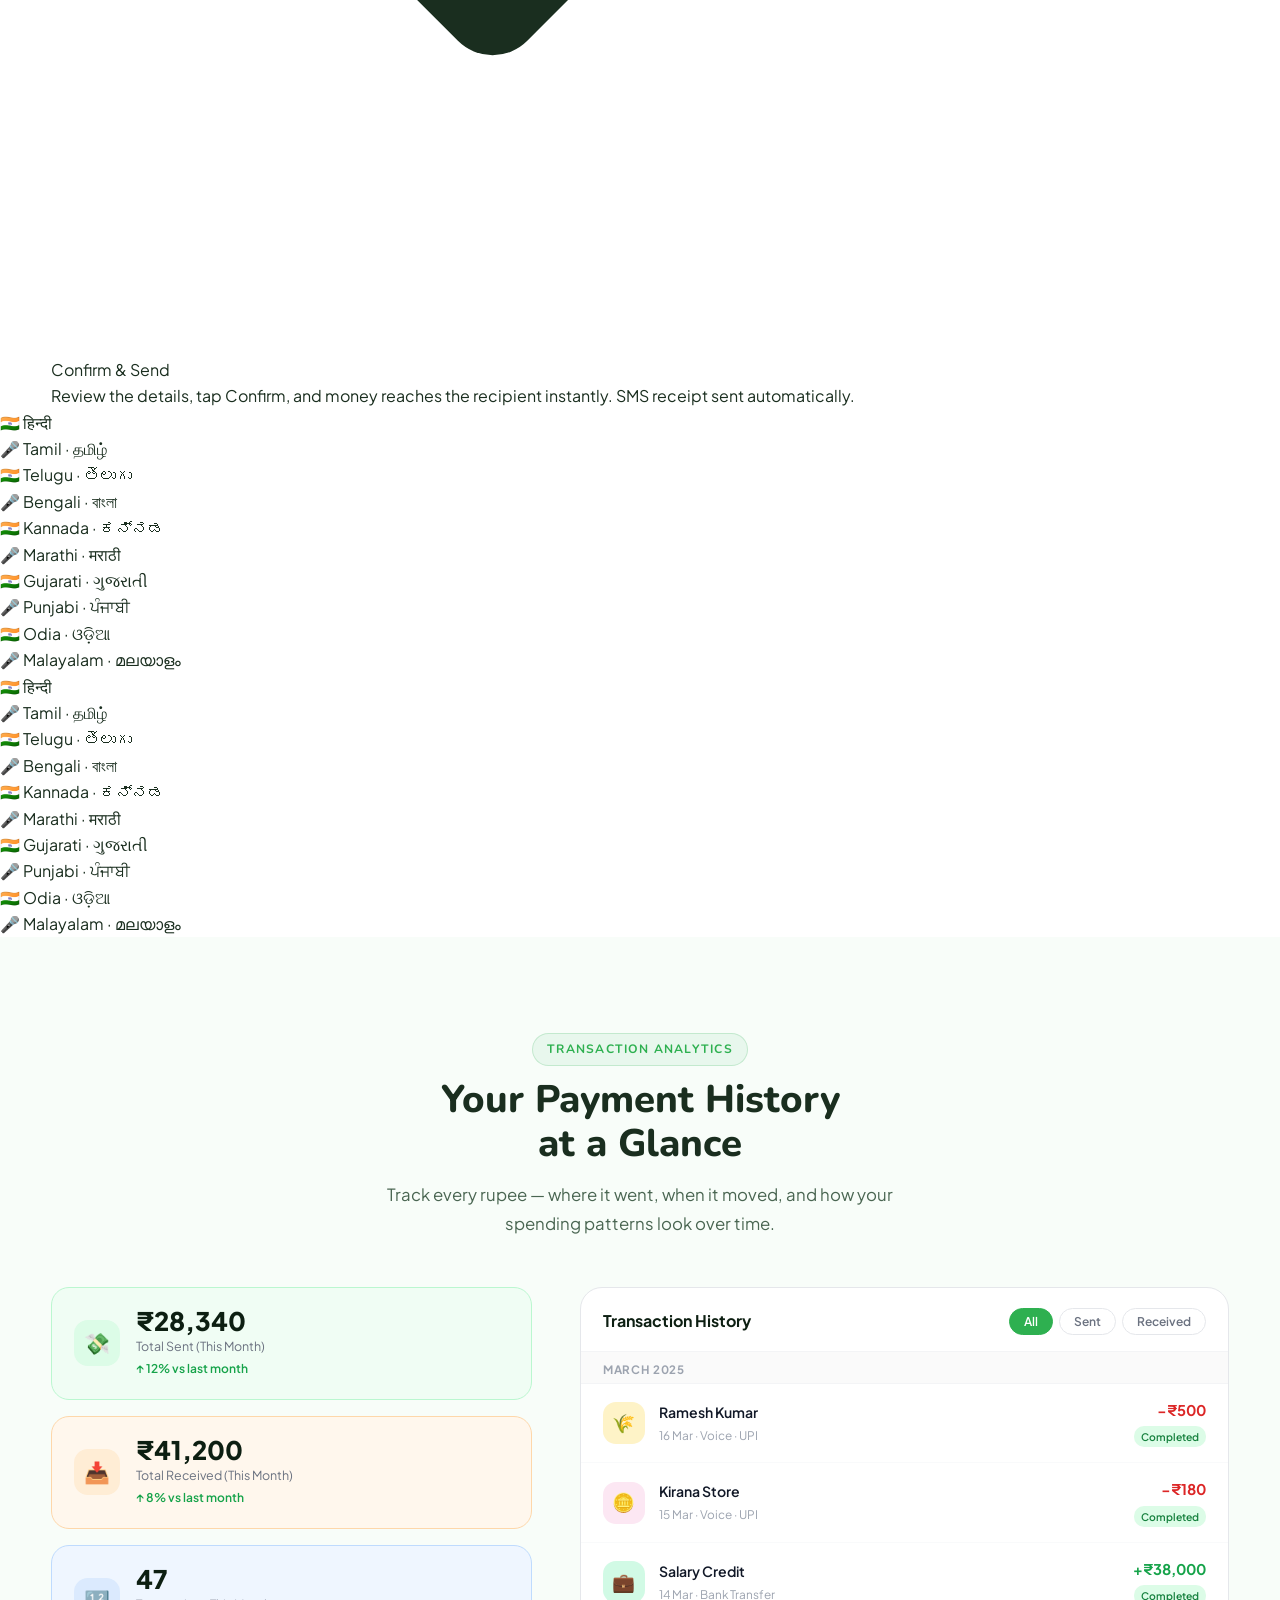
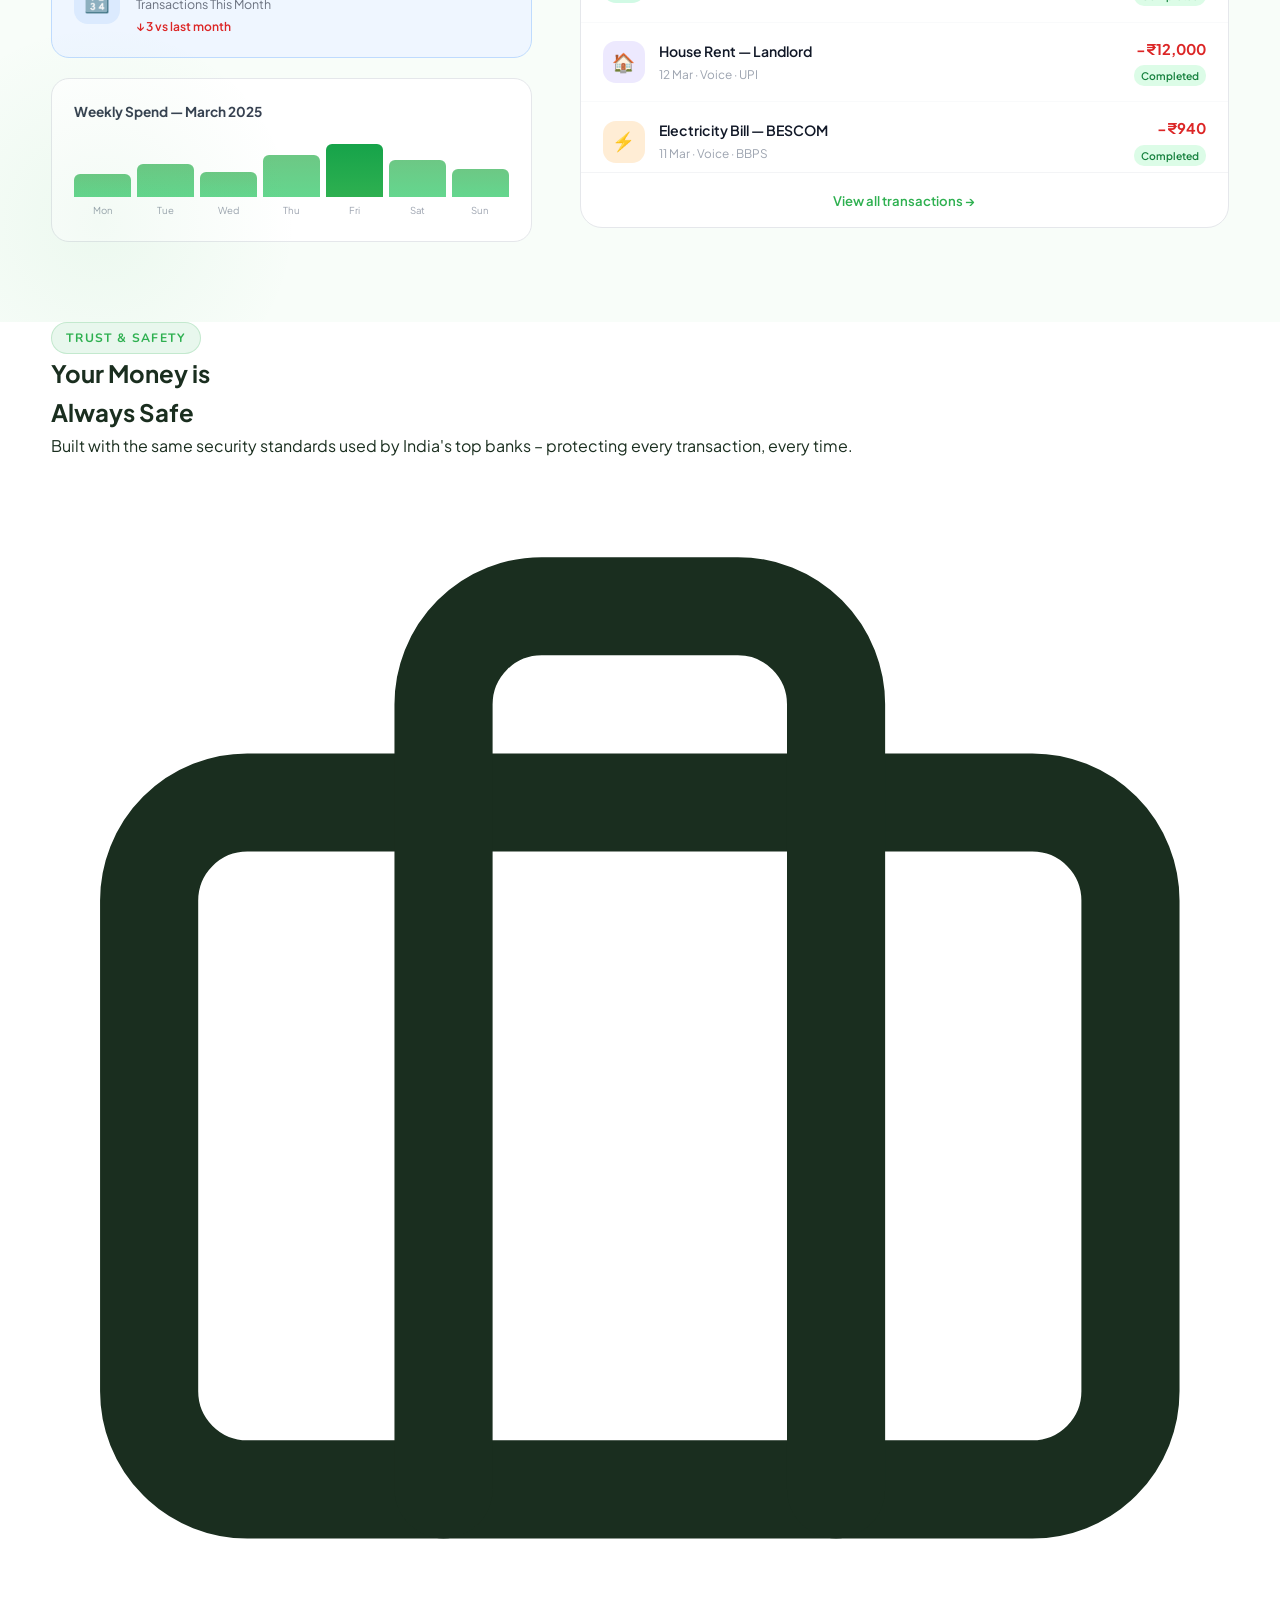
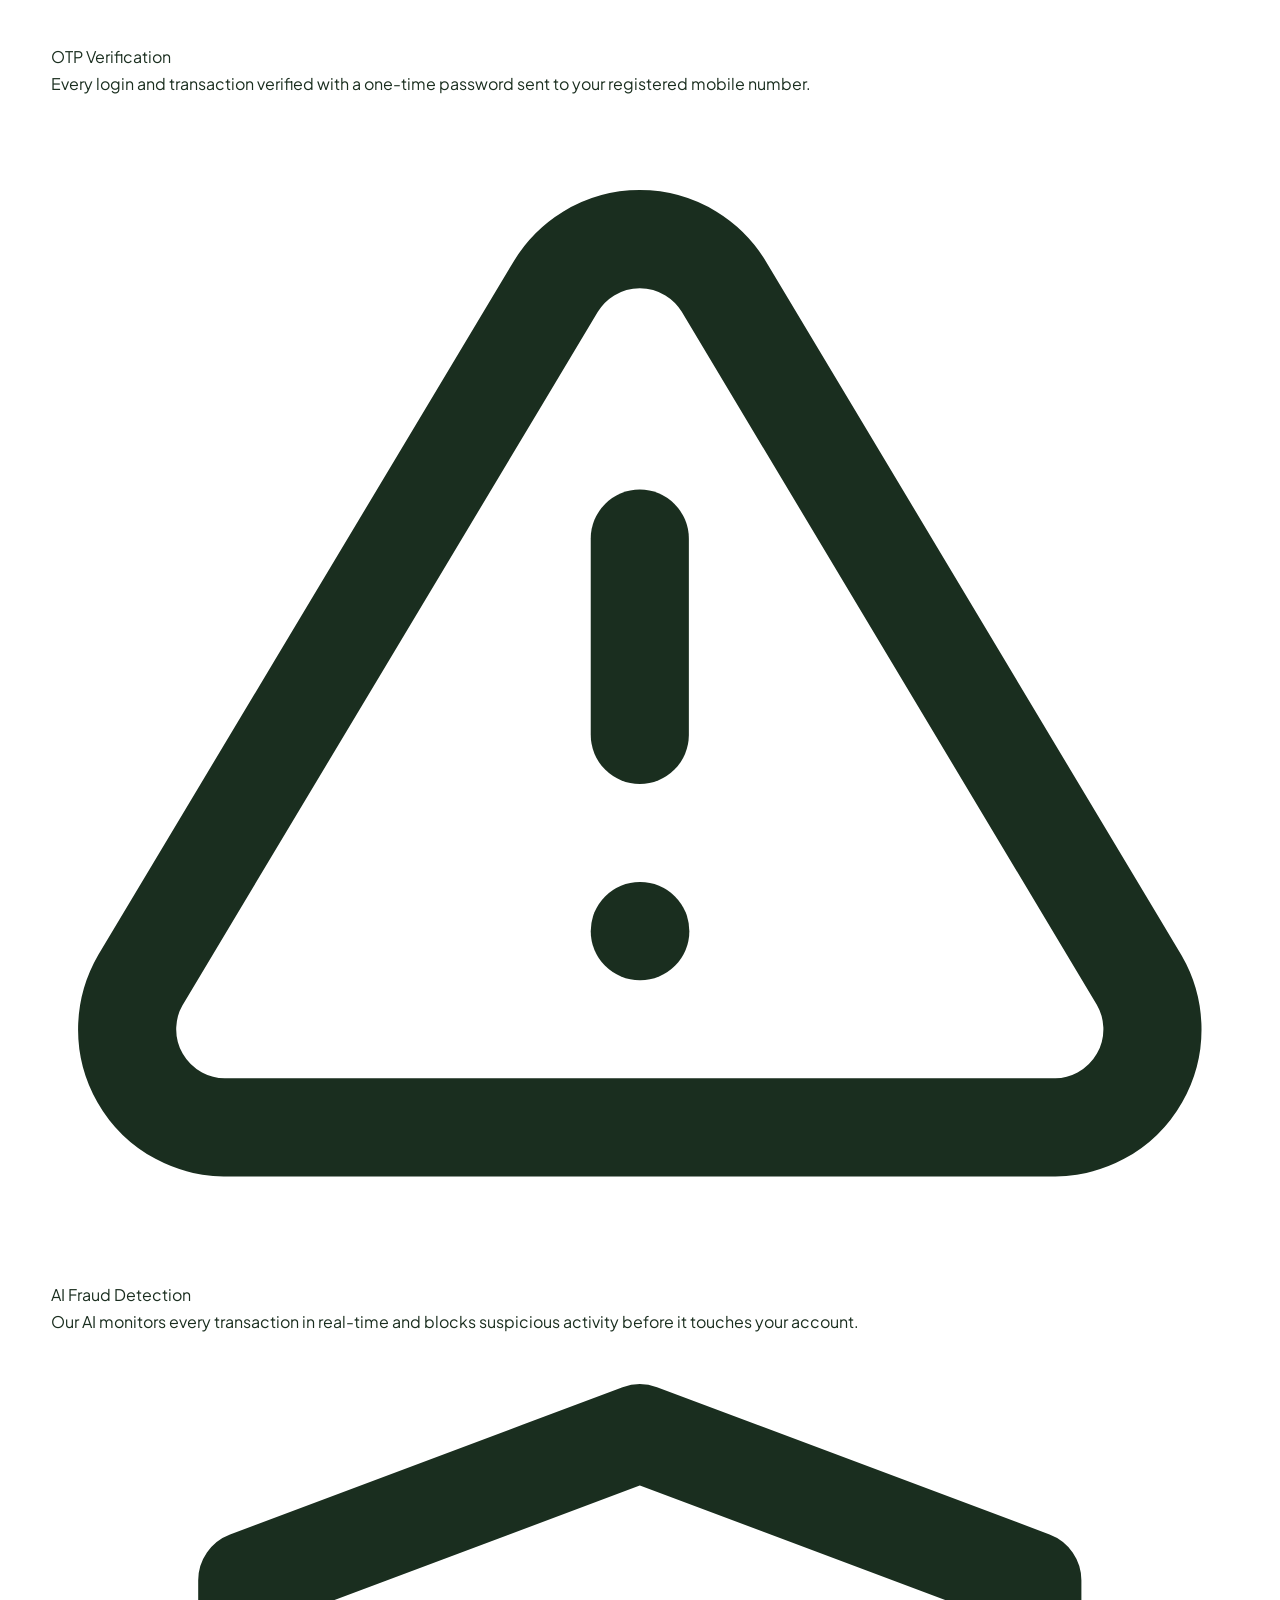
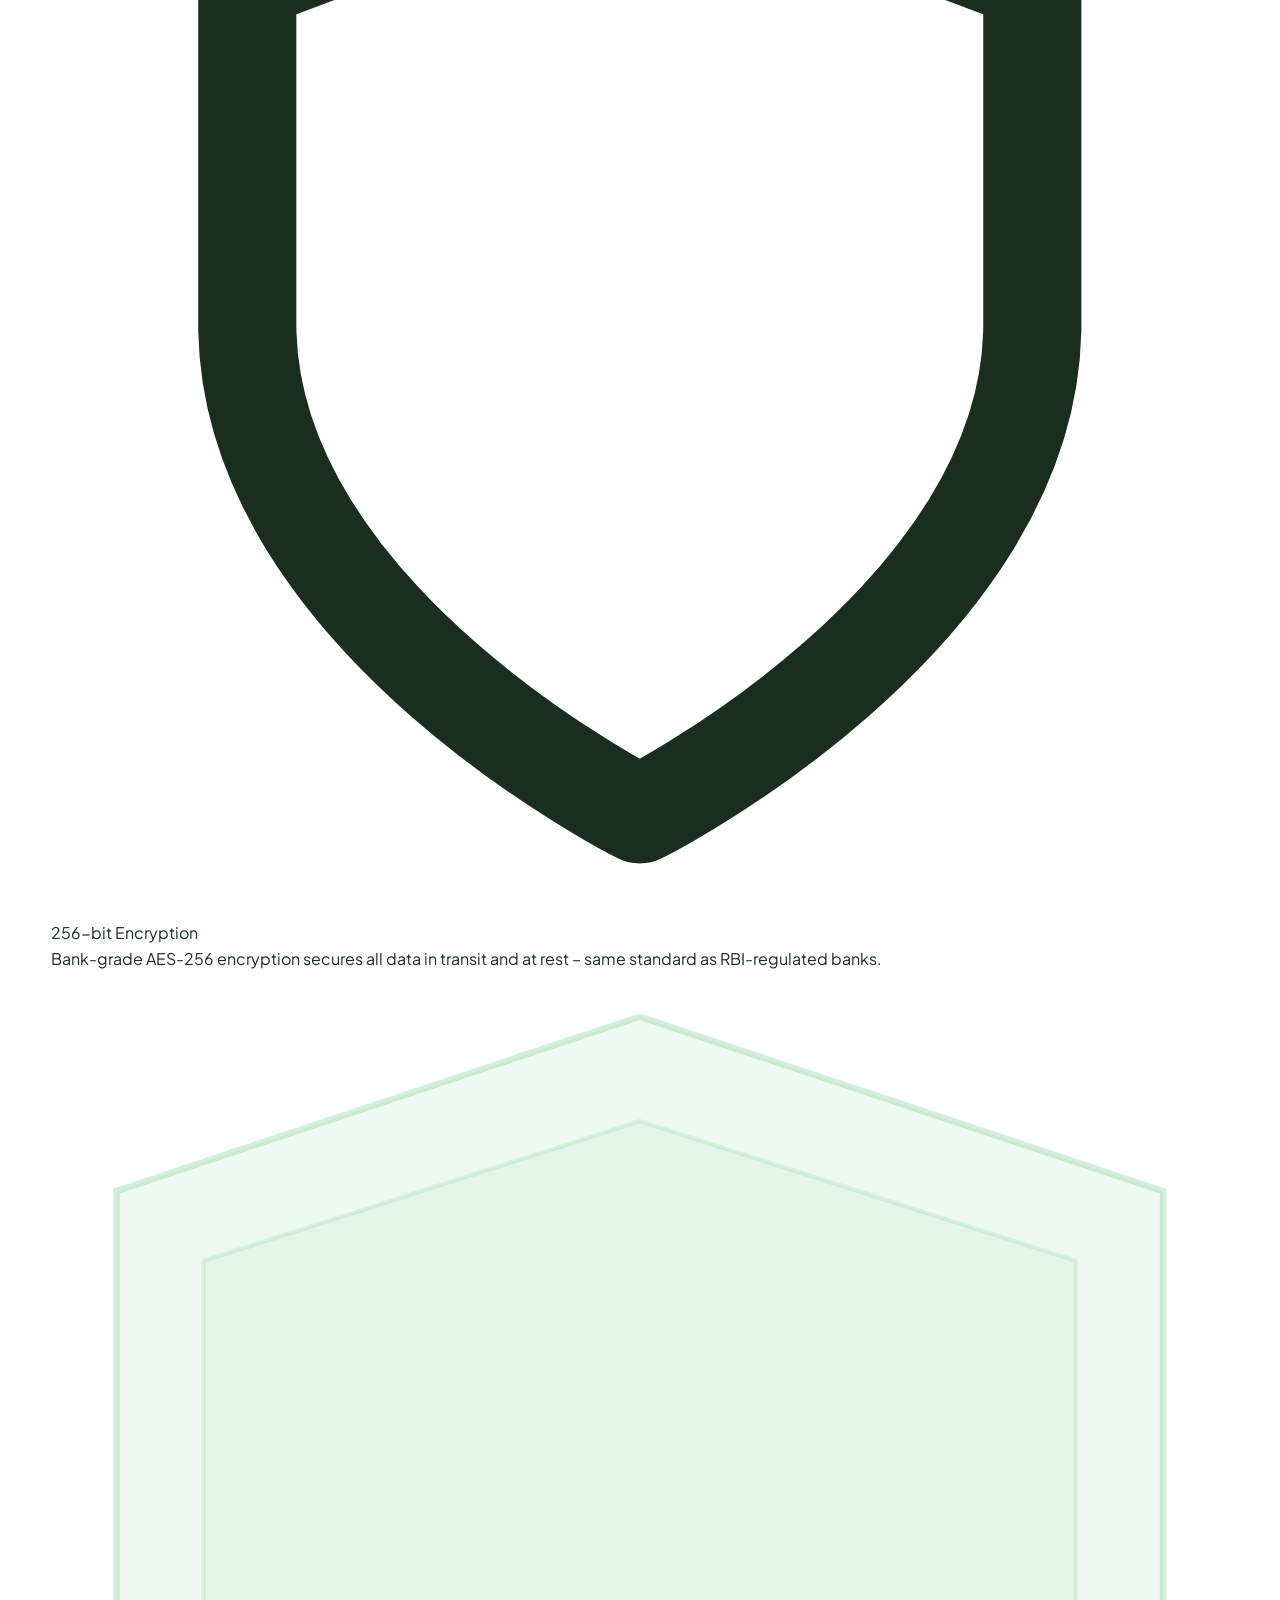
==== commit 7aa5c5bd: "about section me changes kiyaa" ====
--- a/frontend/index.html
+++ b/frontend/index.html
@@ -3,30 +3,353 @@
 <head>
   <meta charset="UTF-8" />
   <meta name="viewport" content="width=device-width, initial-scale=1.0" />
-  <title>VaaniPay â€” Voice Payments for Everyone</title>
+  <title>VaaniPay – Voice Payments for Everyone</title>
   <link rel="preconnect" href="https://fonts.googleapis.com" />
   <link rel="preconnect" href="https://fonts.gstatic.com" crossorigin />
   <link href="https://fonts.googleapis.com/css2?family=Plus+Jakarta+Sans:wght@300;400;500;600;700;800&family=Nunito:wght@400;500;600;700;800&display=swap" rel="stylesheet" />
-  <!-- âœ… Link to external CSS file -->
-  <!-- <link rel="stylesheet" href="css/style.css" /> -->
-   <link rel="stylesheet" href="style.css">
-
+  <link rel="stylesheet" href="style.css">
+
+  <!-- About + Analytics inline styles -->
+  <style>
+    /* ══════════════════════════════════
+       ABOUT SECTION
+    ══════════════════════════════════ */
+    .about-sec {
+      padding: 96px 0 80px;
+      background: #fff;
+      position: relative;
+      overflow: hidden;
+    }
+    .about-sec::before {
+      content: '';
+      position: absolute;
+      top: -120px; right: -180px;
+      width: 480px; height: 480px;
+      background: radial-gradient(circle, rgba(46,176,80,0.07) 0%, transparent 70%);
+      border-radius: 50%;
+      pointer-events: none;
+    }
+    .about-inner {
+      display: grid;
+      grid-template-columns: 1fr 1fr;
+      gap: 72px;
+      align-items: center;
+    }
+    @media(max-width:860px){ .about-inner{ grid-template-columns:1fr; gap:40px; } }
+
+    .about-text .chip { margin-bottom: 14px; }
+    .about-h {
+      font-size: clamp(2rem, 3.5vw, 2.8rem);
+      font-weight: 800;
+      color: #0d1f12;
+      line-height: 1.2;
+      margin: 0 0 18px;
+    }
+    .about-h span { color: var(--g1, #2eb050); }
+    .about-p {
+      font-size: 1.05rem;
+      color: #4b5563;
+      line-height: 1.75;
+      margin-bottom: 16px;
+    }
+    .about-vals {
+      display: grid;
+      grid-template-columns: 1fr 1fr;
+      gap: 14px;
+      margin-top: 32px;
+    }
+    @media(max-width:520px){ .about-vals{ grid-template-columns:1fr; } }
+    .aval {
+      display: flex;
+      align-items: flex-start;
+      gap: 12px;
+      padding: 16px;
+      border: 1.5px solid #e8f5ed;
+      border-radius: 14px;
+      background: #f8fdf9;
+      transition: border-color 0.2s, box-shadow 0.2s;
+    }
+    .aval:hover { border-color: var(--g1,#2eb050); box-shadow: 0 4px 16px rgba(46,176,80,0.1); }
+    .aval-ic {
+      width: 36px; height: 36px;
+      background: #e8f7ed;
+      border-radius: 10px;
+      display: flex; align-items: center; justify-content: center;
+      flex-shrink: 0;
+      font-size: 1.1rem;
+    }
+    .aval-t { font-weight: 700; color: #0d1f12; font-size: 0.9rem; margin-bottom: 3px; }
+    .aval-d { font-size: 0.8rem; color: #6b7280; line-height: 1.4; }
+
+    /* Right side: Stats cards */
+    .about-vis {
+      display: flex;
+      flex-direction: column;
+      gap: 18px;
+    }
+    .about-stat-row {
+      display: grid;
+      grid-template-columns: 1fr 1fr;
+      gap: 16px;
+    }
+    .about-stat {
+      background: linear-gradient(135deg, #f0fdf4 0%, #e8f7ed 100%);
+      border: 1.5px solid #c6e9d0;
+      border-radius: 18px;
+      padding: 22px 20px;
+      text-align: center;
+    }
+    .about-stat.dark {
+      background: linear-gradient(135deg, #0d1f12 0%, #163320 100%);
+      border-color: #2eb050;
+    }
+    .about-stat.dark .ast-n { color: #2eb050; }
+    .about-stat.dark .ast-l { color: #9ca3af; }
+    .ast-n { font-size: 2rem; font-weight: 800; color: var(--g1,#2eb050); line-height: 1; margin-bottom: 6px; }
+    .ast-l { font-size: 0.8rem; color: #6b7280; font-weight: 500; }
+    .about-quote {
+      background: #0d1f12;
+      border-radius: 18px;
+      padding: 24px 26px;
+      color: #fff;
+      position: relative;
+    }
+    .about-quote::before {
+      content: '"';
+      position: absolute;
+      top: 10px; left: 20px;
+      font-size: 4rem;
+      color: var(--g1,#2eb050);
+      line-height: 1;
+      font-family: Georgia, serif;
+      opacity: 0.4;
+    }
+    .aq-text { font-size: 0.95rem; line-height: 1.65; color: #d1fae5; margin-bottom: 14px; padding-top: 20px; }
+    .aq-attr { display: flex; align-items: center; gap: 10px; }
+    .aq-av {
+      width: 36px; height: 36px; border-radius: 50%;
+      background: linear-gradient(135deg, #2eb050, #22c55e);
+      display: flex; align-items: center; justify-content: center;
+      font-size: 0.75rem; font-weight: 700; color: #fff;
+    }
+    .aq-nm { font-weight: 600; font-size: 0.85rem; color: #fff; }
+    .aq-role { font-size: 0.75rem; color: #6ee7b7; }
+
+    /* Team row */
+    .about-team {
+      margin-top: 56px;
+    }
+    .about-team-h {
+      text-align: center;
+      font-size: 1.5rem;
+      font-weight: 800;
+      color: #0d1f12;
+      margin-bottom: 32px;
+    }
+    .team-grid {
+      display: grid;
+      grid-template-columns: repeat(auto-fit, minmax(190px,1fr));
+      gap: 20px;
+    }
+    .team-card {
+      text-align: center;
+      padding: 28px 18px 22px;
+      border: 1.5px solid #e5e7eb;
+      border-radius: 20px;
+      background: #fff;
+      transition: border-color 0.2s, box-shadow 0.2s, transform 0.2s;
+    }
+    .team-card:hover { border-color: var(--g1,#2eb050); box-shadow: 0 8px 24px rgba(46,176,80,0.12); transform: translateY(-4px); }
+    .tm-av {
+      width: 64px; height: 64px;
+      border-radius: 50%;
+      margin: 0 auto 14px;
+      display: flex; align-items: center; justify-content: center;
+      font-size: 1.4rem; font-weight: 800; color: #fff;
+    }
+    .tm-nm { font-size: 1rem; font-weight: 700; color: #0d1f12; margin-bottom: 4px; }
+    .tm-role { font-size: 0.78rem; color: #6b7280; margin-bottom: 8px; }
+    .tm-tag {
+      display: inline-block;
+      background: #e8f7ed;
+      color: var(--g1,#2eb050);
+      font-size: 0.7rem; font-weight: 600;
+      padding: 3px 10px;
+      border-radius: 20px;
+    }
+
+    /* ══════════════════════════════════
+       ANALYTICS SECTION
+    ══════════════════════════════════ */
+    .analy-sec {
+      padding: 96px 0 80px;
+      background: #f8fdf9;
+      position: relative;
+      overflow: hidden;
+    }
+    .analy-sec::after {
+      content: '';
+      position: absolute;
+      bottom: -100px; left: -100px;
+      width: 400px; height: 400px;
+      background: radial-gradient(circle, rgba(46,176,80,0.06) 0%, transparent 70%);
+      border-radius: 50%;
+      pointer-events: none;
+    }
+    .analy-inner {
+      display: grid;
+      grid-template-columns: 1fr 1.35fr;
+      gap: 48px;
+      align-items: start;
+    }
+    @media(max-width:900px){ .analy-inner{ grid-template-columns:1fr; } }
+
+    /* Left summary cards */
+    .analy-summary { display: flex; flex-direction: column; gap: 16px; }
+    .analy-card {
+      background: #fff;
+      border: 1.5px solid #e5e7eb;
+      border-radius: 18px;
+      padding: 20px 22px;
+      display: flex; align-items: center; gap: 16px;
+      transition: box-shadow 0.2s;
+    }
+    .analy-card:hover { box-shadow: 0 6px 20px rgba(0,0,0,0.07); }
+    .analy-card.green { border-color: #bbf7d0; background: #f0fdf4; }
+    .analy-card.amber { border-color: #fed7aa; background: #fff7ed; }
+    .analy-card.blue  { border-color: #bfdbfe; background: #eff6ff; }
+    .ac-ic {
+      width: 46px; height: 46px; border-radius: 14px;
+      display: flex; align-items: center; justify-content: center; flex-shrink: 0;
+      font-size: 1.3rem;
+    }
+    .analy-card.green .ac-ic { background: #dcfce7; }
+    .analy-card.amber .ac-ic { background: #ffedd5; }
+    .analy-card.blue  .ac-ic { background: #dbeafe; }
+    .ac-val { font-size: 1.6rem; font-weight: 800; color: #0d1f12; line-height: 1; }
+    .ac-lbl { font-size: 0.78rem; color: #6b7280; margin-top: 3px; }
+    .ac-chg { font-size: 0.75rem; font-weight: 600; margin-top: 2px; }
+    .up { color: #16a34a; }
+    .dn { color: #dc2626; }
+
+    /* Mini bar chart */
+    .analy-chart {
+      background: #fff;
+      border: 1.5px solid #e5e7eb;
+      border-radius: 18px;
+      padding: 22px;
+      margin-top: 4px;
+    }
+    .chart-title { font-size: 0.85rem; font-weight: 700; color: #374151; margin-bottom: 14px; }
+    .bar-chart { display: flex; align-items: flex-end; gap: 6px; height: 60px; }
+    .bar {
+      flex: 1;
+      border-radius: 6px 6px 0 0;
+      background: linear-gradient(180deg, #2eb050, #22c55e);
+      opacity: 0.7;
+      transition: opacity 0.2s;
+      position: relative;
+    }
+    .bar:hover { opacity: 1; }
+    .bar.hi { opacity: 1; background: linear-gradient(180deg, #16a34a, #2eb050); }
+    .bar-labels { display: flex; gap: 6px; margin-top: 6px; }
+    .bar-labels span { flex: 1; text-align: center; font-size: 0.6rem; color: #9ca3af; }
+
+    /* Right: Transaction table */
+    .tx-panel {
+      background: #fff;
+      border: 1.5px solid #e5e7eb;
+      border-radius: 22px;
+      overflow: hidden;
+    }
+    .tx-panel-hdr {
+      padding: 20px 22px 16px;
+      border-bottom: 1px solid #f3f4f6;
+      display: flex; align-items: center; justify-content: space-between;
+      flex-wrap: wrap; gap: 10px;
+    }
+    .tx-panel-title { font-size: 1rem; font-weight: 700; color: #0d1f12; }
+    .tx-filters { display: flex; gap: 6px; flex-wrap: wrap; }
+    .tf {
+      padding: 5px 14px;
+      border-radius: 20px;
+      font-size: 0.75rem;
+      font-weight: 600;
+      border: 1.5px solid #e5e7eb;
+      background: #fff;
+      color: #6b7280;
+      cursor: pointer;
+      transition: all 0.15s;
+    }
+    .tf.active, .tf:hover { background: var(--g1,#2eb050); color: #fff; border-color: var(--g1,#2eb050); }
+    .tx-list { max-height: 420px; overflow-y: auto; }
+    .tx-list::-webkit-scrollbar { width: 4px; }
+    .tx-list::-webkit-scrollbar-thumb { background: #d1fae5; border-radius: 4px; }
+    .tx-row {
+      display: flex; align-items: center; gap: 14px;
+      padding: 14px 22px;
+      border-bottom: 1px solid #f9fafb;
+      transition: background 0.15s;
+      cursor: default;
+    }
+    .tx-row:hover { background: #f8fdf9; }
+    .tx-row:last-child { border-bottom: none; }
+    .tx-emoji {
+      width: 42px; height: 42px;
+      border-radius: 13px;
+      display: flex; align-items: center; justify-content: center;
+      font-size: 1.15rem; flex-shrink: 0;
+    }
+    .tx-info { flex: 1; min-width: 0; }
+    .tx-nm { font-size: 0.88rem; font-weight: 600; color: #111827; white-space: nowrap; overflow: hidden; text-overflow: ellipsis; }
+    .tx-sub { font-size: 0.74rem; color: #9ca3af; margin-top: 2px; }
+    .tx-right { text-align: right; flex-shrink: 0; }
+    .tx-amt { font-size: 0.92rem; font-weight: 700; }
+    .tx-amt.out { color: #dc2626; }
+    .tx-amt.in  { color: #16a34a; }
+    .tx-status {
+      font-size: 0.65rem; font-weight: 600;
+      padding: 2px 7px; border-radius: 10px; margin-top: 3px;
+      display: inline-block;
+    }
+    .tx-status.ok  { background: #dcfce7; color: #15803d; }
+    .tx-status.pend{ background: #fef9c3; color: #a16207; }
+    .tx-status.fail{ background: #fee2e2; color: #b91c1c; }
+    .tx-panel-foot {
+      padding: 14px 22px;
+      border-top: 1px solid #f3f4f6;
+      text-align: center;
+    }
+    .tx-more {
+      font-size: 0.82rem; color: var(--g1,#2eb050); font-weight: 600;
+      text-decoration: none; cursor: pointer;
+    }
+    .tx-more:hover { text-decoration: underline; }
+
+    /* Month badges in list */
+    .tx-month-badge {
+      padding: 8px 22px 4px;
+      font-size: 0.72rem;
+      font-weight: 700;
+      color: #9ca3af;
+      text-transform: uppercase;
+      letter-spacing: 0.07em;
+      background: #fafafa;
+      border-bottom: 1px solid #f3f4f6;
+    }
+  </style>
 </head>
 <body>
 
-  <!-- â•â•â•â•â•â•â•â•â•â•â•â•â•â•â•â•â•â•â•â•â•â•â•â•â•â•â•â•â•â•â•â•â•â•â•â•
+  <!-- ══════════════════════════════════
        NAVBAR
-  â•â•â•â•â•â•â•â•â•â•â•â•â•â•â•â•â•â•â•â•â•â•â•â•â•â•â•â•â•â•â•â•â•â•â•â• -->
+  ══════════════════════════════════ -->
   <nav id="nav">
     <div class="wrap">
       <div class="nav-row">
-
-        <!-- âœ… REAL LOGO IMAGE from assets/logo.jpeg -->
         <a href="#home" class="nav-logo-link">
           <img src="icon.jpeg" alt="VaaniPay Logo" class="nav-logo-img" />
         </a>
-
-        <!-- Desktop Nav Links -->
         <ul class="nav-links">
           <li><a href="#features">Features</a></li>
           <li><a href="#how">How It Works</a></li>
@@ -34,14 +357,10 @@
           <li><a href="#security">Security</a></li>
           <li><a href="#about">About</a></li>
         </ul>
-
-        <!-- Desktop Buttons -->
         <div class="nav-right">
           <a href="login.html" class="nav-login">Login</a>
           <a href="login.html" class="btn btn-green nav-cta">Get Started</a>
         </div>
-
-        <!-- Hamburger for mobile -->
         <button class="burger" id="burger" aria-label="Open menu">
           <span></span><span></span><span></span>
         </button>
@@ -51,30 +370,26 @@
 
   <!-- Mobile Menu Overlay -->
   <div class="mob-menu" id="mobMenu">
-    <button class="mob-x" id="mobX" aria-label="Close menu">âœ•</button>
+    <button class="mob-x" id="mobX" aria-label="Close menu">✕</button>
     <a href="#features" class="mob-link">Features</a>
     <a href="#how" class="mob-link">How It Works</a>
+    <a href="#analy" class="mob-link">Analytics</a>
     <a href="#security" class="mob-link">Security</a>
     <a href="#about" class="mob-link">About</a>
     <a href="#" class="btn btn-green" style="margin-top:12px">Get Started Free</a>
   </div>
 
-  <!-- â•â•â•â•â•â•â•â•â•â•â•â•â•â•â•â•â•â•â•â•â•â•â•â•â•â•â•â•â•â•â•â•â•â•â•â•
+  <!-- ══════════════════════════════════
        HERO SECTION
-  â•â•â•â•â•â•â•â•â•â•â•â•â•â•â•â•â•â•â•â•â•â•â•â•â•â•â•â•â•â•â•â•â•â•â•â• -->
+  ══════════════════════════════════ -->
   <section class="hero" id="home">
     <div class="hero-blob-a"></div>
     <div class="hero-blob-b"></div>
-
-    <!-- Bottom wave divider -->
     <svg class="hero-wave" viewBox="0 0 1440 60" xmlns="http://www.w3.org/2000/svg" preserveAspectRatio="none">
       <path d="M0,30 C240,60 480,0 720,30 C960,60 1200,0 1440,30 L1440,60 L0,60 Z" fill="#ffffff"/>
     </svg>
-
     <div class="wrap">
       <div class="hero-inner">
-
-        <!-- Left: Text Content -->
         <div class="hero-text">
           <div class="hero-badge">
             <div class="badge-dot"></div>
@@ -84,7 +399,7 @@
             Digital Payments <span class="hl">Made Simple</span> for <span class="ho">Everyone</span>
           </h1>
           <p class="body-lg hero-sub">
-            Just speak â€” VaaniPay turns your voice into instant, secure digital payments. No complex menus. No UPI IDs to memorise. Built for every Indian.
+            Just speak – VaaniPay turns your voice into instant, secure digital payments. No complex menus. No UPI IDs to memorise. Built for every Indian.
           </p>
           <div class="hero-btns">
             <a href="#" class="btn btn-green">
@@ -103,32 +418,26 @@
               <div class="stat-l">Languages</div>
             </div>
             <div class="stat-item">
-              <div class="stat-n">â‚¹480<em>Cr</em></div>
+              <div class="stat-n">₹480<em>Cr</em></div>
               <div class="stat-l">Transactions</div>
             </div>
           </div>
         </div>
-
-        <!-- Right: Phone Mockup -->
         <div class="hero-vis">
-          <!-- Floating chip 1 -->
           <div class="fc fc1">
-            <div class="fc-ic" style="background:#e8f7ed">ðŸŽ¤</div>
+            <div class="fc-ic" style="background:#e8f7ed">🎤</div>
             <div>
               <div class="fc-lbl">Voice Command</div>
-              <div class="fc-val">"Send â‚¹500 to Ramesh"</div>
-            </div>
-          </div>
-          <!-- Floating chip 2 -->
+              <div class="fc-val">"Send ₹500 to Ramesh"</div>
+            </div>
+          </div>
           <div class="fc fc2">
-            <div class="fc-ic" style="background:#e8f7ed">âœ…</div>
+            <div class="fc-ic" style="background:#e8f7ed">✅</div>
             <div>
               <div class="fc-lbl">Payment Sent!</div>
-              <div class="fc-val" style="color:var(--g1)">â‚¹500 to Ramesh</div>
-            </div>
-          </div>
-
-          <!-- Phone body -->
+              <div class="fc-val" style="color:var(--g1)">₹500 to Ramesh</div>
+            </div>
+          </div>
           <div class="phone">
             <div class="phone-bar"></div>
             <div class="phone-top">
@@ -136,12 +445,11 @@
               <div class="phone-av">RS</div>
             </div>
             <div class="p-bal-lbl">Total Balance</div>
-            <div class="p-bal">â‚¹12,450</div>
+            <div class="p-bal">₹12,450</div>
             <div class="p-up">
               <svg width="11" height="11" viewBox="0 0 24 24" fill="none" stroke="currentColor" stroke-width="3"><polyline points="23 6 13.5 15.5 8.5 10.5 1 18"/><polyline points="17 6 23 6 23 12"/></svg>
-              +â‚¹2,100 this week
-            </div>
-            <!-- Mic area -->
+              +₹2,100 this week
+            </div>
             <div class="p-mic-area">
               <div class="p-mic-btn" id="phoneMicBtn">
                 <svg width="25" height="25" viewBox="0 0 24 24" fill="none" stroke="white" stroke-width="2.5" stroke-linecap="round" stroke-linejoin="round">
@@ -154,60 +462,55 @@
               <div class="p-mic-t">Tap to Speak</div>
               <div class="p-mic-s">Say "Send money to..."</div>
             </div>
-            <!-- Transactions -->
             <div class="p-txs">
               <div class="p-tx">
-                <div class="p-tx-ic" style="background:#e8f7ed">ðŸŒ¾</div>
+                <div class="p-tx-ic" style="background:#e8f7ed">🌾</div>
                 <div class="p-tx-info">
                   <div class="p-tx-nm">Ramesh Kumar</div>
                   <div class="p-tx-tm">Today, 10:24 AM</div>
                 </div>
-                <div class="p-tx-am out">âˆ’â‚¹500</div>
+                <div class="p-tx-am out">−₹500</div>
               </div>
               <div class="p-tx">
-                <div class="p-tx-ic" style="background:#fff4eb">ðŸª</div>
+                <div class="p-tx-ic" style="background:#fff4eb">🪙</div>
                 <div class="p-tx-info">
                   <div class="p-tx-nm">Kirana Store</div>
                   <div class="p-tx-tm">Yesterday, 6:12 PM</div>
                 </div>
-                <div class="p-tx-am out">âˆ’â‚¹180</div>
-              </div>
-            </div>
-          </div>
-        </div>
-
+                <div class="p-tx-am out">−₹180</div>
+              </div>
+            </div>
+          </div>
+        </div>
       </div>
     </div>
   </section>
 
-  <!-- â•â•â•â•â•â•â•â•â•â•â•â•â•â•â•â•â•â•â•â•â•â•â•â•â•â•â•â•â•â•â•â•â•â•â•â•
+  <!-- ══════════════════════════════════
        FEATURES SECTION
-  â•â•â•â•â•â•â•â•â•â•â•â•â•â•â•â•â•â•â•â•â•â•â•â•â•â•â•â•â•â•â•â•â•â•â•â• -->
+  ══════════════════════════════════ -->
   <section class="features" id="features">
     <div class="wrap">
       <div class="tc rv">
         <span class="chip">Why VaaniPay?</span>
         <h2 class="h2" style="margin:12px 0 14px">Payments Built for<br>Real People</h2>
-        <p class="body-lg">No jargon. No complexity. Fast, simple payments that work for everyone â€” including first-time smartphone users.</p>
+        <p class="body-lg">No jargon. No complexity. Fast, simple payments that work for everyone – including first-time smartphone users.</p>
       </div>
       <div class="feat-grid">
-
         <div class="feat-card rv d1">
           <div class="feat-ic">
             <svg viewBox="0 0 24 24" fill="none" stroke="currentColor" stroke-width="2" stroke-linecap="round" stroke-linejoin="round"><path d="M12 2a3 3 0 0 0-3 3v4a3 3 0 0 0 6 0V5a3 3 0 0 0-3-3z"/><path d="M19 10a7 7 0 0 1-14 0"/><line x1="12" y1="19" x2="12" y2="22"/><line x1="8" y1="22" x2="16" y2="22"/></svg>
           </div>
           <div class="feat-title">Voice-Based Payments</div>
-          <p class="feat-desc">Say "Send 200 rupees to Suresh" â€” no forms, no UPI IDs. Works naturally in your own words and dialect.</p>
-        </div>
-
+          <p class="feat-desc">Say "Send 200 rupees to Suresh" – no forms, no UPI IDs. Works naturally in your own words and dialect.</p>
+        </div>
         <div class="feat-card o rv d2">
           <div class="feat-ic">
             <svg viewBox="0 0 24 24" fill="none" stroke="currentColor" stroke-width="2" stroke-linecap="round" stroke-linejoin="round"><circle cx="12" cy="12" r="10"/><line x1="2" y1="12" x2="22" y2="12"/><path d="M12 2a15.3 15.3 0 0 1 4 10 15.3 15.3 0 0 1-4 10 15.3 15.3 0 0 1-4-10 15.3 15.3 0 0 1 4-10z"/></svg>
           </div>
           <div class="feat-title">Multilingual Interface</div>
-          <p class="feat-desc">Speak in Hindi, Tamil, Telugu, Bengali, Kannada, Marathi, Gujarati, Punjabi and more â€” 12 languages supported.</p>
-        </div>
-
+          <p class="feat-desc">Speak in Hindi, Tamil, Telugu, Bengali, Kannada, Marathi, Gujarati, Punjabi and more – 12 languages supported.</p>
+        </div>
         <div class="feat-card rv d3">
           <div class="feat-ic">
             <svg viewBox="0 0 24 24" fill="none" stroke="currentColor" stroke-width="2" stroke-linecap="round" stroke-linejoin="round"><rect x="3" y="11" width="18" height="11" rx="2" ry="2"/><path d="M7 11V7a5 5 0 0 1 10 0v4"/></svg>
@@ -215,7 +518,6 @@
           <div class="feat-title">Secure Transactions</div>
           <p class="feat-desc">OTP verification, bank-grade 256-bit encryption, and real-time AI fraud detection on every single payment.</p>
         </div>
-
         <div class="feat-card o rv d4">
           <div class="feat-ic">
             <svg viewBox="0 0 24 24" fill="none" stroke="currentColor" stroke-width="2" stroke-linecap="round" stroke-linejoin="round"><path d="M1 6l11 6 11-6"/><path d="M1 18V6l11 6 11-6v12"/></svg>
@@ -223,20 +525,19 @@
           <div class="feat-title">Works on Low Internet</div>
           <p class="feat-desc">Saves payments offline automatically and syncs when you reconnect. No lost transactions, even on 2G.</p>
         </div>
-
       </div>
     </div>
   </section>
 
-  <!-- â•â•â•â•â•â•â•â•â•â•â•â•â•â•â•â•â•â•â•â•â•â•â•â•â•â•â•â•â•â•â•â•â•â•â•â•
+  <!-- ══════════════════════════════════
        HOW IT WORKS
-  â•â•â•â•â•â•â•â•â•â•â•â•â•â•â•â•â•â•â•â•â•â•â•â•â•â•â•â•â•â•â•â•â•â•â•â• -->
+  ══════════════════════════════════ -->
   <section class="how" id="how">
     <div class="wrap">
       <div class="tc rv">
         <span class="chip">Simple Steps</span>
         <h2 class="h2" style="margin:12px 0 14px">Pay Anyone in 3 Easy Steps</h2>
-        <p class="body-lg">No bank visits. No paperwork. From speaking a command to money delivered â€” under 10 seconds.</p>
+        <p class="body-lg">No bank visits. No paperwork. From speaking a command to money delivered – under 10 seconds.</p>
       </div>
       <div class="steps">
         <div class="step hi rv d1">
@@ -267,47 +568,293 @@
     </div>
   </section>
 
-  <!-- â•â•â•â•â•â•â•â•â•â•â•â•â•â•â•â•â•â•â•â•â•â•â•â•â•â•â•â•â•â•â•â•â•â•â•â•
+  <!-- ══════════════════════════════════
        LANGUAGE MARQUEE STRIP
-  â•â•â•â•â•â•â•â•â•â•â•â•â•â•â•â•â•â•â•â•â•â•â•â•â•â•â•â•â•â•â•â•â•â•â•â• -->
-  <div class="lang-sec" id="about">
+  ══════════════════════════════════ -->
+  <div class="lang-sec">
     <div style="overflow:hidden">
       <div class="lang-inner" id="langStrip">
-        <div class="lang-pill">ðŸ‡®ðŸ‡³ à¤¹à¤¿à¤¨à¥à¤¦à¥€</div>
-        <div class="lang-pill">ðŸŽ¤ Tamil Â· à®¤à®®à®¿à®´à¯</div>
-        <div class="lang-pill">ðŸ‡®ðŸ‡³ Telugu Â· à°¤à±†à°²à±à°—à±</div>
-        <div class="lang-pill">ðŸŽ¤ Bengali Â· à¦¬à¦¾à¦‚à¦²à¦¾</div>
-        <div class="lang-pill">ðŸ‡®ðŸ‡³ Kannada Â· à²•à²¨à³à²¨à²¡</div>
-        <div class="lang-pill">ðŸŽ¤ Marathi Â· à¤®à¤°à¤¾à¤ à¥€</div>
-        <div class="lang-pill">ðŸ‡®ðŸ‡³ Gujarati Â· àª—à«àªœàª°àª¾àª¤à«€</div>
-        <div class="lang-pill">ðŸŽ¤ Punjabi Â· à¨ªà©°à¨œà¨¾à¨¬à©€</div>
-        <div class="lang-pill">ðŸ‡®ðŸ‡³ Odia Â· à¬“à¬¡à¬¼à¬¿à¬†</div>
-        <div class="lang-pill">ðŸŽ¤ Malayalam Â· à´®à´²à´¯à´¾à´³à´‚</div>
-        <!-- Duplicate for seamless loop -->
-        <div class="lang-pill">ðŸ‡®ðŸ‡³ à¤¹à¤¿à¤¨à¥à¤¦à¥€</div>
-        <div class="lang-pill">ðŸŽ¤ Tamil Â· à®¤à®®à®¿à®´à¯</div>
-        <div class="lang-pill">ðŸ‡®ðŸ‡³ Telugu Â· à°¤à±†à°²à±à°—à±</div>
-        <div class="lang-pill">ðŸŽ¤ Bengali Â· à¦¬à¦¾à¦‚à¦²à¦¾</div>
-        <div class="lang-pill">ðŸ‡®ðŸ‡³ Kannada Â· à²•à²¨à³à²¨à²¡</div>
-        <div class="lang-pill">ðŸŽ¤ Marathi Â· à¤®à¤°à¤¾à¤ à¥€</div>
-        <div class="lang-pill">ðŸ‡®ðŸ‡³ Gujarati Â· àª—à«àªœàª°àª¾àª¤à«€</div>
-        <div class="lang-pill">ðŸŽ¤ Punjabi Â· à¨ªà©°à¨œà¨¾à¨¬à©€</div>
-        <div class="lang-pill">ðŸ‡®ðŸ‡³ Odia Â· à¬“à¨¡à¨¼à¨¿à¨†</div>
-        <div class="lang-pill">ðŸŽ¤ Malayalam Â· à´®à´²à´¯à´¾à´³à´‚</div>
+        <div class="lang-pill">🇮🇳 हिन्दी</div>
+        <div class="lang-pill">🎤 Tamil · தமிழ்</div>
+        <div class="lang-pill">🇮🇳 Telugu · తెలుగు</div>
+        <div class="lang-pill">🎤 Bengali · বাংলা</div>
+        <div class="lang-pill">🇮🇳 Kannada · ಕನ್ನಡ</div>
+        <div class="lang-pill">🎤 Marathi · मराठी</div>
+        <div class="lang-pill">🇮🇳 Gujarati · ગુજરાતી</div>
+        <div class="lang-pill">🎤 Punjabi · ਪੰਜਾਬੀ</div>
+        <div class="lang-pill">🇮🇳 Odia · ଓଡ଼ିଆ</div>
+        <div class="lang-pill">🎤 Malayalam · മലയാളം</div>
+        <div class="lang-pill">🇮🇳 हिन्दी</div>
+        <div class="lang-pill">🎤 Tamil · தமிழ்</div>
+        <div class="lang-pill">🇮🇳 Telugu · తెలుగు</div>
+        <div class="lang-pill">🎤 Bengali · বাংলা</div>
+        <div class="lang-pill">🇮🇳 Kannada · ಕನ್ನಡ</div>
+        <div class="lang-pill">🎤 Marathi · मराठी</div>
+        <div class="lang-pill">🇮🇳 Gujarati · ગુજરાતી</div>
+        <div class="lang-pill">🎤 Punjabi · ਪੰਜਾਬੀ</div>
+        <div class="lang-pill">🇮🇳 Odia · ଓଡ଼ିଆ</div>
+        <div class="lang-pill">🎤 Malayalam · മലയാളം</div>
       </div>
     </div>
   </div>
 
-  <!-- â•â•â•â•â•â•â•â•â•â•â•â•â•â•â•â•â•â•â•â•â•â•â•â•â•â•â•â•â•â•â•â•â•â•â•â•
+  <!-- ══════════════════════════════════
+       ANALYTICS SECTION  (NEW)
+  ══════════════════════════════════ -->
+  <section class="analy-sec" id="analy">
+    <div class="wrap">
+      <div class="tc rv">
+        <span class="chip">Transaction Analytics</span>
+        <h2 class="h2" style="margin:12px 0 14px">Your Payment History<br>at a Glance</h2>
+        <p class="body-lg">Track every rupee — where it went, when it moved, and how your spending patterns look over time.</p>
+      </div>
+
+      <div class="analy-inner" style="margin-top:48px">
+
+        <!-- Left: Summary + mini chart -->
+        <div class="analy-summary rv d1">
+
+          <div class="analy-card green">
+            <div class="ac-ic">💸</div>
+            <div>
+              <div class="ac-val">₹28,340</div>
+              <div class="ac-lbl">Total Sent (This Month)</div>
+              <div class="ac-chg up">↑ 12% vs last month</div>
+            </div>
+          </div>
+
+          <div class="analy-card amber">
+            <div class="ac-ic">📥</div>
+            <div>
+              <div class="ac-val">₹41,200</div>
+              <div class="ac-lbl">Total Received (This Month)</div>
+              <div class="ac-chg up">↑ 8% vs last month</div>
+            </div>
+          </div>
+
+          <div class="analy-card blue">
+            <div class="ac-ic">🔢</div>
+            <div>
+              <div class="ac-val">47</div>
+              <div class="ac-lbl">Transactions This Month</div>
+              <div class="ac-chg dn">↓ 3 vs last month</div>
+            </div>
+          </div>
+
+          <!-- Mini weekly bar chart -->
+          <div class="analy-chart rv d2">
+            <div class="chart-title">Weekly Spend — March 2025</div>
+            <div class="bar-chart">
+              <div class="bar" style="height:38%"></div>
+              <div class="bar" style="height:55%"></div>
+              <div class="bar" style="height:42%"></div>
+              <div class="bar" style="height:70%"></div>
+              <div class="bar hi" style="height:88%"></div>
+              <div class="bar" style="height:61%"></div>
+              <div class="bar" style="height:47%"></div>
+            </div>
+            <div class="bar-labels">
+              <span>Mon</span><span>Tue</span><span>Wed</span><span>Thu</span><span>Fri</span><span>Sat</span><span>Sun</span>
+            </div>
+          </div>
+        </div>
+
+        <!-- Right: Full transaction history -->
+        <div class="tx-panel rv d2">
+          <div class="tx-panel-hdr">
+            <div class="tx-panel-title">Transaction History</div>
+            <div class="tx-filters">
+              <button class="tf active" onclick="filterTx(this,'all')">All</button>
+              <button class="tf" onclick="filterTx(this,'sent')">Sent</button>
+              <button class="tf" onclick="filterTx(this,'received')">Received</button>
+            </div>
+          </div>
+
+          <div class="tx-list" id="txList">
+
+            <!-- March 2025 -->
+            <div class="tx-month-badge">March 2025</div>
+
+            <div class="tx-row" data-type="sent">
+              <div class="tx-emoji" style="background:#fef3c7">🌾</div>
+              <div class="tx-info">
+                <div class="tx-nm">Ramesh Kumar</div>
+                <div class="tx-sub">16 Mar · Voice · UPI</div>
+              </div>
+              <div class="tx-right">
+                <div class="tx-amt out">−₹500</div>
+                <span class="tx-status ok">Completed</span>
+              </div>
+            </div>
+
+            <div class="tx-row" data-type="sent">
+              <div class="tx-emoji" style="background:#fce7f3">🪙</div>
+              <div class="tx-info">
+                <div class="tx-nm">Kirana Store</div>
+                <div class="tx-sub">15 Mar · Voice · UPI</div>
+              </div>
+              <div class="tx-right">
+                <div class="tx-amt out">−₹180</div>
+                <span class="tx-status ok">Completed</span>
+              </div>
+            </div>
+
+            <div class="tx-row" data-type="received">
+              <div class="tx-emoji" style="background:#d1fae5">💼</div>
+              <div class="tx-info">
+                <div class="tx-nm">Salary Credit</div>
+                <div class="tx-sub">14 Mar · Bank Transfer</div>
+              </div>
+              <div class="tx-right">
+                <div class="tx-amt in">+₹38,000</div>
+                <span class="tx-status ok">Completed</span>
+              </div>
+            </div>
+
+            <div class="tx-row" data-type="sent">
+              <div class="tx-emoji" style="background:#ede9fe">🏠</div>
+              <div class="tx-info">
+                <div class="tx-nm">House Rent — Landlord</div>
+                <div class="tx-sub">12 Mar · Voice · UPI</div>
+              </div>
+              <div class="tx-right">
+                <div class="tx-amt out">−₹12,000</div>
+                <span class="tx-status ok">Completed</span>
+              </div>
+            </div>
+
+            <div class="tx-row" data-type="sent">
+              <div class="tx-emoji" style="background:#ffedd5">⚡</div>
+              <div class="tx-info">
+                <div class="tx-nm">Electricity Bill — BESCOM</div>
+                <div class="tx-sub">11 Mar · Voice · BBPS</div>
+              </div>
+              <div class="tx-right">
+                <div class="tx-amt out">−₹940</div>
+                <span class="tx-status ok">Completed</span>
+              </div>
+            </div>
+
+            <div class="tx-row" data-type="sent">
+              <div class="tx-emoji" style="background:#fef9c3">🛒</div>
+              <div class="tx-info">
+                <div class="tx-nm">BigBasket Order</div>
+                <div class="tx-sub">10 Mar · UPI · Auto</div>
+              </div>
+              <div class="tx-right">
+                <div class="tx-amt out">−₹1,450</div>
+                <span class="tx-status pend">Processing</span>
+              </div>
+            </div>
+
+            <div class="tx-row" data-type="received">
+              <div class="tx-emoji" style="background:#d1fae5">👨‍👩‍👦</div>
+              <div class="tx-info">
+                <div class="tx-nm">Priya Sharma</div>
+                <div class="tx-sub">9 Mar · Voice · UPI</div>
+              </div>
+              <div class="tx-right">
+                <div class="tx-amt in">+₹2,500</div>
+                <span class="tx-status ok">Completed</span>
+              </div>
+            </div>
+
+            <div class="tx-row" data-type="sent">
+              <div class="tx-emoji" style="background:#fee2e2">🏥</div>
+              <div class="tx-info">
+                <div class="tx-nm">Apollo Pharmacy</div>
+                <div class="tx-sub">7 Mar · Voice · UPI</div>
+              </div>
+              <div class="tx-right">
+                <div class="tx-amt out">−₹680</div>
+                <span class="tx-status ok">Completed</span>
+              </div>
+            </div>
+
+            <!-- February 2025 -->
+            <div class="tx-month-badge">February 2025</div>
+
+            <div class="tx-row" data-type="sent">
+              <div class="tx-emoji" style="background:#e0e7ff">📚</div>
+              <div class="tx-info">
+                <div class="tx-nm">Anand — School Fees</div>
+                <div class="tx-sub">28 Feb · Voice · NEFT</div>
+              </div>
+              <div class="tx-right">
+                <div class="tx-amt out">−₹4,200</div>
+                <span class="tx-status ok">Completed</span>
+              </div>
+            </div>
+
+            <div class="tx-row" data-type="sent">
+              <div class="tx-emoji" style="background:#fef3c7">🚌</div>
+              <div class="tx-info">
+                <div class="tx-nm">KSRTC Bus Pass</div>
+                <div class="tx-sub">25 Feb · Voice · UPI</div>
+              </div>
+              <div class="tx-right">
+                <div class="tx-amt out">−₹350</div>
+                <span class="tx-status ok">Completed</span>
+              </div>
+            </div>
+
+            <div class="tx-row" data-type="received">
+              <div class="tx-emoji" style="background:#d1fae5">💼</div>
+              <div class="tx-info">
+                <div class="tx-nm">Salary Credit</div>
+                <div class="tx-sub">14 Feb · Bank Transfer</div>
+              </div>
+              <div class="tx-right">
+                <div class="tx-amt in">+₹38,000</div>
+                <span class="tx-status ok">Completed</span>
+              </div>
+            </div>
+
+            <div class="tx-row" data-type="sent">
+              <div class="tx-emoji" style="background:#fce7f3">📱</div>
+              <div class="tx-info">
+                <div class="tx-nm">Jio Recharge</div>
+                <div class="tx-sub">5 Feb · Voice · UPI</div>
+              </div>
+              <div class="tx-right">
+                <div class="tx-amt out">−₹399</div>
+                <span class="tx-status ok">Completed</span>
+              </div>
+            </div>
+
+            <div class="tx-row" data-type="sent">
+              <div class="tx-emoji" style="background:#ede9fe">🍛</div>
+              <div class="tx-info">
+                <div class="tx-nm">Swiggy Order</div>
+                <div class="tx-sub">3 Feb · UPI · App</div>
+              </div>
+              <div class="tx-right">
+                <div class="tx-amt out">−₹320</div>
+                <span class="tx-status fail">Failed</span>
+              </div>
+            </div>
+
+          </div><!-- /tx-list -->
+
+          <div class="tx-panel-foot">
+            <a class="tx-more" href="#">View all transactions →</a>
+          </div>
+        </div><!-- /tx-panel -->
+
+      </div>
+    </div>
+  </section>
+
+  <!-- ══════════════════════════════════
        SECURITY SECTION
-  â•â•â•â•â•â•â•â•â•â•â•â•â•â•â•â•â•â•â•â•â•â•â•â•â•â•â•â•â•â•â•â•â•â•â•â• -->
+  ══════════════════════════════════ -->
   <section class="security" id="security">
     <div class="wrap">
       <div class="sec-inner">
         <div>
           <span class="chip sec-chip">Trust &amp; Safety</span>
           <h2 class="sec-h">Your Money is<br>Always Safe</h2>
-          <p class="sec-sub">Built with the same security standards used by India's top banks â€” protecting every transaction, every time.</p>
+          <p class="sec-sub">Built with the same security standards used by India's top banks – protecting every transaction, every time.</p>
           <div class="sec-items">
             <div class="sec-item rv d1">
               <div class="sec-ic"><svg viewBox="0 0 24 24" fill="none" stroke="currentColor" stroke-width="2" stroke-linecap="round" stroke-linejoin="round"><rect x="2" y="7" width="20" height="14" rx="2"/><path d="M16 21V5a2 2 0 0 0-2-2h-4a2 2 0 0 0-2 2v16"/></svg></div>
@@ -319,7 +866,7 @@
             </div>
             <div class="sec-item rv d3">
               <div class="sec-ic"><svg viewBox="0 0 24 24" fill="none" stroke="currentColor" stroke-width="2" stroke-linecap="round" stroke-linejoin="round"><path d="M12 22s8-4 8-10V5l-8-3-8 3v7c0 6 8 10 8 10z"/></svg></div>
-              <div><div class="sec-it">256-bit Encryption</div><div class="sec-id">Bank-grade AES-256 encryption secures all data in transit and at rest â€” same standard as RBI-regulated banks.</div></div>
+              <div><div class="sec-it">256-bit Encryption</div><div class="sec-id">Bank-grade AES-256 encryption secures all data in transit and at rest – same standard as RBI-regulated banks.</div></div>
             </div>
           </div>
         </div>
@@ -345,9 +892,155 @@
     </div>
   </section>
 
-  <!-- â•â•â•â•â•â•â•â•â•â•â•â•â•â•â•â•â•â•â•â•â•â•â•â•â•â•â•â•â•â•â•â•â•â•â•â•
+  <!-- ══════════════════════════════════
+       ABOUT SECTION  (NEW)
+  ══════════════════════════════════ -->
+  <section class="about-sec" id="about">
+    <div class="wrap">
+      <div class="about-inner">
+
+        <!-- Left: Story -->
+        <div class="about-text rv d1">
+          <span class="chip">Our Story</span>
+          <h2 class="about-h">We Built VaaniPay Because<br><span>India Deserves Better</span></h2>
+          <p class="about-p">
+            In 2021, our founders watched a street vendor in Varanasi struggle for 10 minutes trying to accept a digital payment — fumbling with a phone, unable to read English menus, asking younger customers for help. That moment sparked VaaniPay.
+          </p>
+          <p class="about-p">
+            We're a team of engineers, linguists, and designers from across India — Bengaluru, Chennai, Patna, Jaipur — united by one belief: <strong>every Indian, regardless of literacy, language, or location, deserves access to the digital economy.</strong>
+          </p>
+          <p class="about-p">
+            Today, VaaniPay serves 2.4 million users across 22 states, from Nagaland to Kerala, processing over ₹480 crore in transactions. Our voice-first, multilingual platform has become the payment method of choice for farmers, street vendors, domestic workers, and first-generation smartphone users.
+          </p>
+
+          <div class="about-vals">
+            <div class="aval rv d2">
+              <div class="aval-ic">🌱</div>
+              <div>
+                <div class="aval-t">Inclusive by Design</div>
+                <div class="aval-d">Built for users who've never touched a bank app.</div>
+              </div>
+            </div>
+            <div class="aval rv d3">
+              <div class="aval-ic">🗣️</div>
+              <div>
+                <div class="aval-t">Voice First</div>
+                <div class="aval-d">Your language, your dialect, your pace.</div>
+              </div>
+            </div>
+            <div class="aval rv d4">
+              <div class="aval-ic">🔒</div>
+              <div>
+                <div class="aval-t">Security Always</div>
+                <div class="aval-d">Zero-compromise protection on every transaction.</div>
+              </div>
+            </div>
+            <div class="aval rv d5">
+              <div class="aval-ic">📡</div>
+              <div>
+                <div class="aval-t">Rural Ready</div>
+                <div class="aval-d">Works reliably on 2G networks in remote areas.</div>
+              </div>
+            </div>
+          </div>
+        </div>
+
+        <!-- Right: Stats + quote -->
+        <div class="about-vis rv d2">
+          <div class="about-stat-row">
+            <div class="about-stat">
+              <div class="ast-n">2021</div>
+              <div class="ast-l">Founded in Bengaluru</div>
+            </div>
+            <div class="about-stat dark">
+              <div class="ast-n">22</div>
+              <div class="ast-l">States Served</div>
+            </div>
+            <div class="about-stat dark">
+              <div class="ast-n">2.4M</div>
+              <div class="ast-l">Active Users</div>
+            </div>
+            <div class="about-stat">
+              <div class="ast-n">12</div>
+              <div class="ast-l">Languages</div>
+            </div>
+          </div>
+
+          <div class="about-quote rv d3">
+            <p class="aq-text">
+              "Mera beta ne mujhe VaaniPay diya. Abhi main Hindi mein bolke paisa bhej deti hoon. Koi tension nahi. Bahut easy hai." <br><em style="font-size:0.8rem;color:#6ee7b7">("My son introduced me to VaaniPay. Now I send money by speaking Hindi. No tension. Very easy.")</em>
+            </p>
+            <div class="aq-attr">
+              <div class="aq-av">SK</div>
+              <div>
+                <div class="aq-nm">Savitri Kushwaha</div>
+                <div class="aq-role">Vegetable vendor, Lucknow · VaaniPay user since 2022</div>
+              </div>
+            </div>
+          </div>
+
+          <div style="background:#f0fdf4;border:1.5px solid #bbf7d0;border-radius:16px;padding:20px 22px;" class="rv d4">
+            <div style="font-size:0.8rem;font-weight:700;color:#166534;margin-bottom:12px;text-transform:uppercase;letter-spacing:0.05em">Recognition &amp; Milestones</div>
+            <div style="display:flex;flex-direction:column;gap:10px;">
+              <div style="display:flex;align-items:center;gap:10px;font-size:0.84rem;color:#374151">
+                <span style="color:#2eb050;font-size:1rem">🏆</span> NASSCOM Emerge 50 — Top Fintech 2023
+              </div>
+              <div style="display:flex;align-items:center;gap:10px;font-size:0.84rem;color:#374151">
+                <span style="font-size:1rem">🇮🇳</span> Featured in India's G20 Digital Economy Report
+              </div>
+              <div style="display:flex;align-items:center;gap:10px;font-size:0.84rem;color:#374151">
+                <span style="color:#2eb050;font-size:1rem">💡</span> iSPIRT Inclusion Impact Award 2024
+              </div>
+              <div style="display:flex;align-items:center;gap:10px;font-size:0.84rem;color:#374151">
+                <span style="font-size:1rem">📰</span> Featured in Times of India, The Hindu, Forbes India
+              </div>
+            </div>
+          </div>
+        </div>
+      </div>
+
+      <!-- Team -->
+      <div class="about-team rv">
+        <div class="about-team-h">Meet the Team Behind VaaniPay</div>
+        <div class="team-grid">
+          <div class="team-card rv d1">
+            <div class="tm-av" style="background:linear-gradient(135deg,#2eb050,#16a34a)">AK</div>
+            <div class="tm-nm">Arjun Krishnamurthy</div>
+            <div class="tm-role">Co-Founder &amp; CEO</div>
+            <div class="tm-tag">Ex-NPCI · IIT Madras</div>
+          </div>
+          <div class="team-card rv d2">
+            <div class="tm-av" style="background:linear-gradient(135deg,#f59e0b,#d97706)">PM</div>
+            <div class="tm-nm">Priya Mehta</div>
+            <div class="tm-role">Co-Founder &amp; CTO</div>
+            <div class="tm-tag">Ex-Google · IIT Bombay</div>
+          </div>
+          <div class="team-card rv d3">
+            <div class="tm-av" style="background:linear-gradient(135deg,#3b82f6,#1d4ed8)">RN</div>
+            <div class="tm-nm">Rajan Nair</div>
+            <div class="tm-role">VP — Linguistics &amp; AI</div>
+            <div class="tm-tag">IISc Bengaluru</div>
+          </div>
+          <div class="team-card rv d4">
+            <div class="tm-av" style="background:linear-gradient(135deg,#8b5cf6,#7c3aed)">DS</div>
+            <div class="tm-nm">Deepa Subramaniam</div>
+            <div class="tm-role">Head of Design</div>
+            <div class="tm-tag">Ex-Flipkart · NID</div>
+          </div>
+          <div class="team-card rv d5">
+            <div class="tm-av" style="background:linear-gradient(135deg,#ec4899,#be185d)">VG</div>
+            <div class="tm-nm">Vikram Gupta</div>
+            <div class="tm-role">Head of Partnerships</div>
+            <div class="tm-tag">Ex-Paytm · IIM-A</div>
+          </div>
+        </div>
+      </div>
+    </div>
+  </section>
+
+  <!-- ══════════════════════════════════
        CTA SECTION
-  â•â•â•â•â•â•â•â•â•â•â•â•â•â•â•â•â•â•â•â•â•â•â•â•â•â•â•â•â•â•â•â•â•â•â•â• -->
+  ══════════════════════════════════ -->
   <section class="cta-sec">
     <div class="wrap">
       <div class="cta-card rv">
@@ -363,21 +1056,21 @@
         </div>
         <p class="cta-note">
           <svg width="13" height="13" viewBox="0 0 24 24" fill="none" stroke="currentColor" stroke-width="2.5" stroke-linecap="round" stroke-linejoin="round"><polyline points="20 6 9 17 4 12"/></svg>
-          No credit card required &nbsp;Â·&nbsp; Works on 2G/3G &nbsp;Â·&nbsp; 12 languages supported
+          No credit card required &nbsp;·&nbsp; Works on 2G/3G &nbsp;·&nbsp; 12 languages supported
         </p>
       </div>
     </div>
   </section>
 
-  <!-- â•â•â•â•â•â•â•â•â•â•â•â•â•â•â•â•â•â•â•â•â•â•â•â•â•â•â•â•â•â•â•â•â•â•â•â•
+  <!-- ══════════════════════════════════
        FOOTER
-  â•â•â•â•â•â•â•â•â•â•â•â•â•â•â•â•â•â•â•â•â•â•â•â•â•â•â•â•â•â•â•â•â•â•â•â• -->
+  ══════════════════════════════════ -->
   <footer>
     <div class="wrap">
       <div class="ft-grid">
         <div class="ft-brand">
           <img src="icon.jpeg" alt="VaaniPay" class="ft-icon-img" />
-          <p class="ft-tagline">Making digital payments accessible for every Indian â€” one voice command at a time.</p>
+          <p class="ft-tagline">Making digital payments accessible for every Indian – one voice command at a time.</p>
           <div class="social-row">
             <a href="#" class="soc-a" aria-label="Twitter"><svg viewBox="0 0 24 24" fill="none" stroke="currentColor" stroke-width="1.8" stroke-linecap="round" stroke-linejoin="round"><path d="M23 3a10.9 10.9 0 0 1-3.14 1.53 4.48 4.48 0 0 0-7.86 3v1A10.66 10.66 0 0 1 3 4s-4 9 5 13a11.64 11.64 0 0 1-7 2c9 5 20 0 20-11.5a4.5 4.5 0 0 0-.08-.83A7.72 7.72 0 0 0 23 3z"/></svg></a>
             <a href="#" class="soc-a" aria-label="Instagram"><svg viewBox="0 0 24 24" fill="none" stroke="currentColor" stroke-width="1.8" stroke-linecap="round" stroke-linejoin="round"><rect x="2" y="2" width="20" height="20" rx="5" ry="5"/><path d="M16 11.37A4 4 0 1 1 12.63 8 4 4 0 0 1 16 11.37z"/><line x1="17.5" y1="6.5" x2="17.51" y2="6.5"/></svg></a>
@@ -398,7 +1091,7 @@
         <div>
           <div class="ft-col-h">Company</div>
           <ul class="ft-links">
-            <li><a href="#">About Us</a></li>
+            <li><a href="#about">About Us</a></li>
             <li><a href="#">Careers</a></li>
             <li><a href="#">Press Kit</a></li>
             <li><a href="#">Privacy Policy</a></li>
@@ -409,11 +1102,11 @@
           <div class="ft-col-h">Contact</div>
           <div class="ft-ci"><svg viewBox="0 0 24 24" fill="none" stroke="currentColor" stroke-width="2" stroke-linecap="round" stroke-linejoin="round"><path d="M4 4h16c1.1 0 2 .9 2 2v12c0 1.1-.9 2-2 2H4c-1.1 0-2-.9-2-2V6c0-1.1.9-2 2-2z"/><polyline points="22,6 12,13 2,6"/></svg>support@vaanipay.in</div>
           <div class="ft-ci"><svg viewBox="0 0 24 24" fill="none" stroke="currentColor" stroke-width="2" stroke-linecap="round" stroke-linejoin="round"><path d="M22 16.92v3a2 2 0 0 1-2.18 2 19.79 19.79 0 0 1-8.63-3.07A19.5 19.5 0 0 1 4.69 12 19.79 19.79 0 0 1 1.61 3.53 2 2 0 0 1 3.6 1.35h3a2 2 0 0 1 2 1.72 12.84 12.84 0 0 0 .7 2.81 2 2 0 0 1-.45 2.11L7.91 9a16 16 0 0 0 6 6l1.01-.91a2 2 0 0 1 2.11-.45 12.84 12.84 0 0 0 2.81.7A2 2 0 0 1 21.73 14z"/></svg>1800-123-VAANI (toll free)</div>
-          <div class="ft-ci"><svg viewBox="0 0 24 24" fill="none" stroke="currentColor" stroke-width="2" stroke-linecap="round" stroke-linejoin="round"><path d="M21 10c0 7-9 13-9 13s-9-6-9-13a9 9 0 0 1 18 0z"/><circle cx="12" cy="10" r="3"/></svg>Bengaluru Â· Mumbai Â· Delhi</div>
+          <div class="ft-ci"><svg viewBox="0 0 24 24" fill="none" stroke="currentColor" stroke-width="2" stroke-linecap="round" stroke-linejoin="round"><path d="M21 10c0 7-9 13-9 13s-9-6-9-13a9 9 0 0 1 18 0z"/><circle cx="12" cy="10" r="3"/></svg>Bengaluru · Mumbai · Delhi</div>
         </div>
       </div>
       <div class="ft-bot">
-        <span>Â© 2024 VaaniPay Technologies Pvt. Ltd. All rights reserved.</span>
+        <span>© 2024 VaaniPay Technologies Pvt. Ltd. All rights reserved.</span>
         <div class="ft-bot-links">
           <a href="#">Privacy</a>
           <a href="#">Terms</a>
@@ -424,11 +1117,10 @@
     </div>
   </footer>
 
-  <!-- â•â•â•â•â•â•â•â•â•â•â•â•â•â•â•â•â•â•â•â•â•â•â•â•â•â•â•â•â•â•â•â•â•â•â•â•
-       CHATBOT (Fixed Bottom-Right)
-  â•â•â•â•â•â•â•â•â•â•â•â•â•â•â•â•â•â•â•â•â•â•â•â•â•â•â•â•â•â•â•â•â•â•â•â• -->
+  <!-- ══════════════════════════════════
+       CHATBOT
+  ══════════════════════════════════ -->
   <div class="cb-fab" id="cbFab">
-    <!-- Chat Window -->
     <div class="cb-win" id="cbWin">
       <div class="cb-hdr">
         <div class="cb-av">
@@ -441,7 +1133,7 @@
       </div>
       <div class="cb-msgs" id="cbMsgs">
         <div class="msg bot">
-          <div class="bub">Namaste! ðŸ™ I'm Vaani. How can I help you with your payments today?</div>
+          <div class="bub">Namaste! 🙏 I'm Vaani. How can I help you with your payments today?</div>
           <div class="msg-t">Just now</div>
         </div>
       </div>
@@ -458,7 +1150,6 @@
         </button>
       </div>
     </div>
-    <!-- Toggle button -->
     <button class="cb-toggle" id="cbBtn" aria-label="Toggle chat">
       <svg class="ci-chat" viewBox="0 0 24 24" fill="none" stroke="currentColor" stroke-width="2" stroke-linecap="round" stroke-linejoin="round"><path d="M21 15a2 2 0 0 1-2 2H7l-4 4V5a2 2 0 0 1 2-2h14a2 2 0 0 1 2 2z"/></svg>
       <svg class="ci-close" viewBox="0 0 24 24" fill="none" stroke="currentColor" stroke-width="2.5" stroke-linecap="round" stroke-linejoin="round"><line x1="18" y1="6" x2="6" y2="18"/><line x1="6" y1="6" x2="18" y2="18"/></svg>
@@ -466,8 +1157,33 @@
     <div class="cb-notif" id="cbNotif">1</div>
   </div>
 
-  <!-- âœ… Link to external JS file â€” ALWAYS at bottom of body -->
   <script src="js/script.js"></script>
 
+  <!-- Transaction filter script -->
+  <script>
+    function filterTx(btn, type) {
+      // Update active button
+      document.querySelectorAll('.tf').forEach(function(b){ b.classList.remove('active'); });
+      btn.classList.add('active');
+      // Show/hide rows
+      document.querySelectorAll('#txList .tx-row').forEach(function(row) {
+        if (type === 'all' || row.dataset.type === type) {
+          row.style.display = '';
+        } else {
+          row.style.display = 'none';
+        }
+      });
+      // Hide month badges if no visible rows follow them
+      document.querySelectorAll('.tx-month-badge').forEach(function(badge) {
+        var next = badge.nextElementSibling;
+        var hasVisible = false;
+        while(next && !next.classList.contains('tx-month-badge')) {
+          if(next.classList.contains('tx-row') && next.style.display !== 'none') hasVisible = true;
+          next = next.nextElementSibling;
+        }
+        badge.style.display = hasVisible ? '' : 'none';
+      });
+    }
+  </script>
 </body>
 </html>
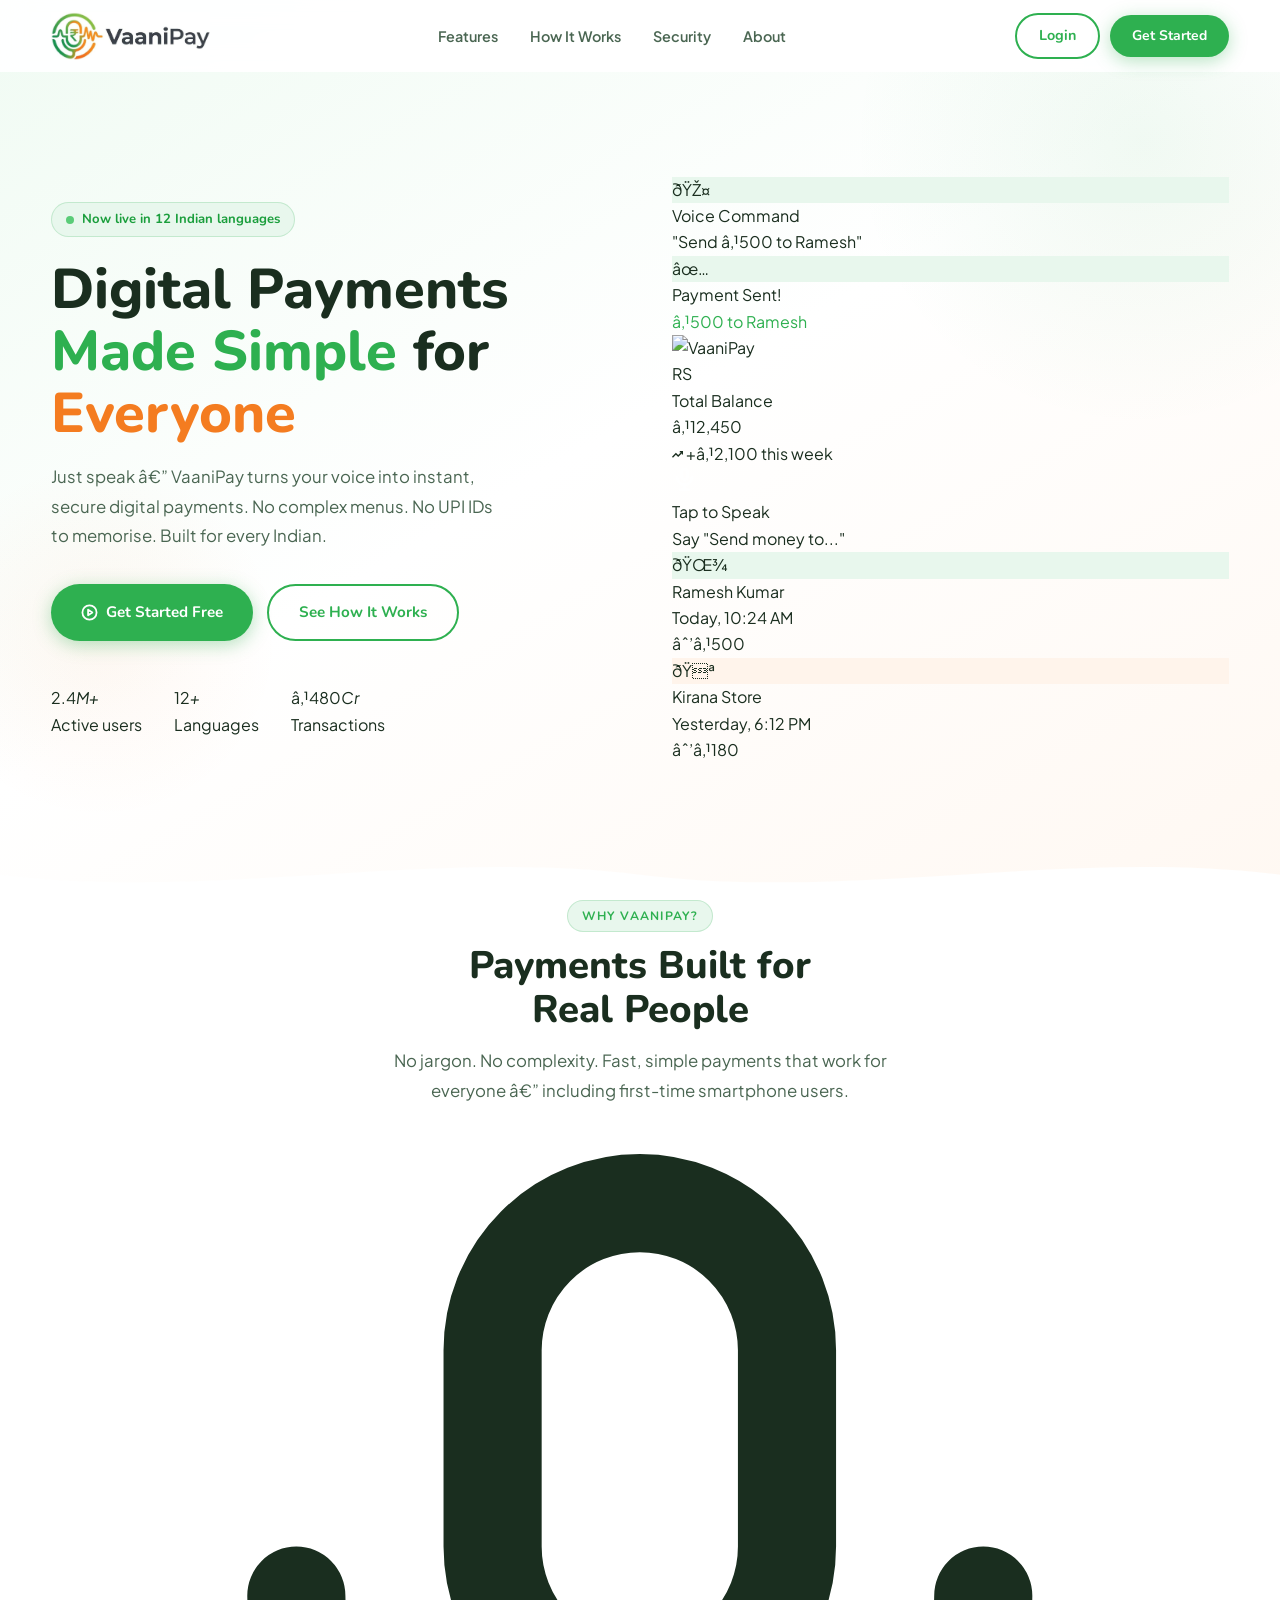
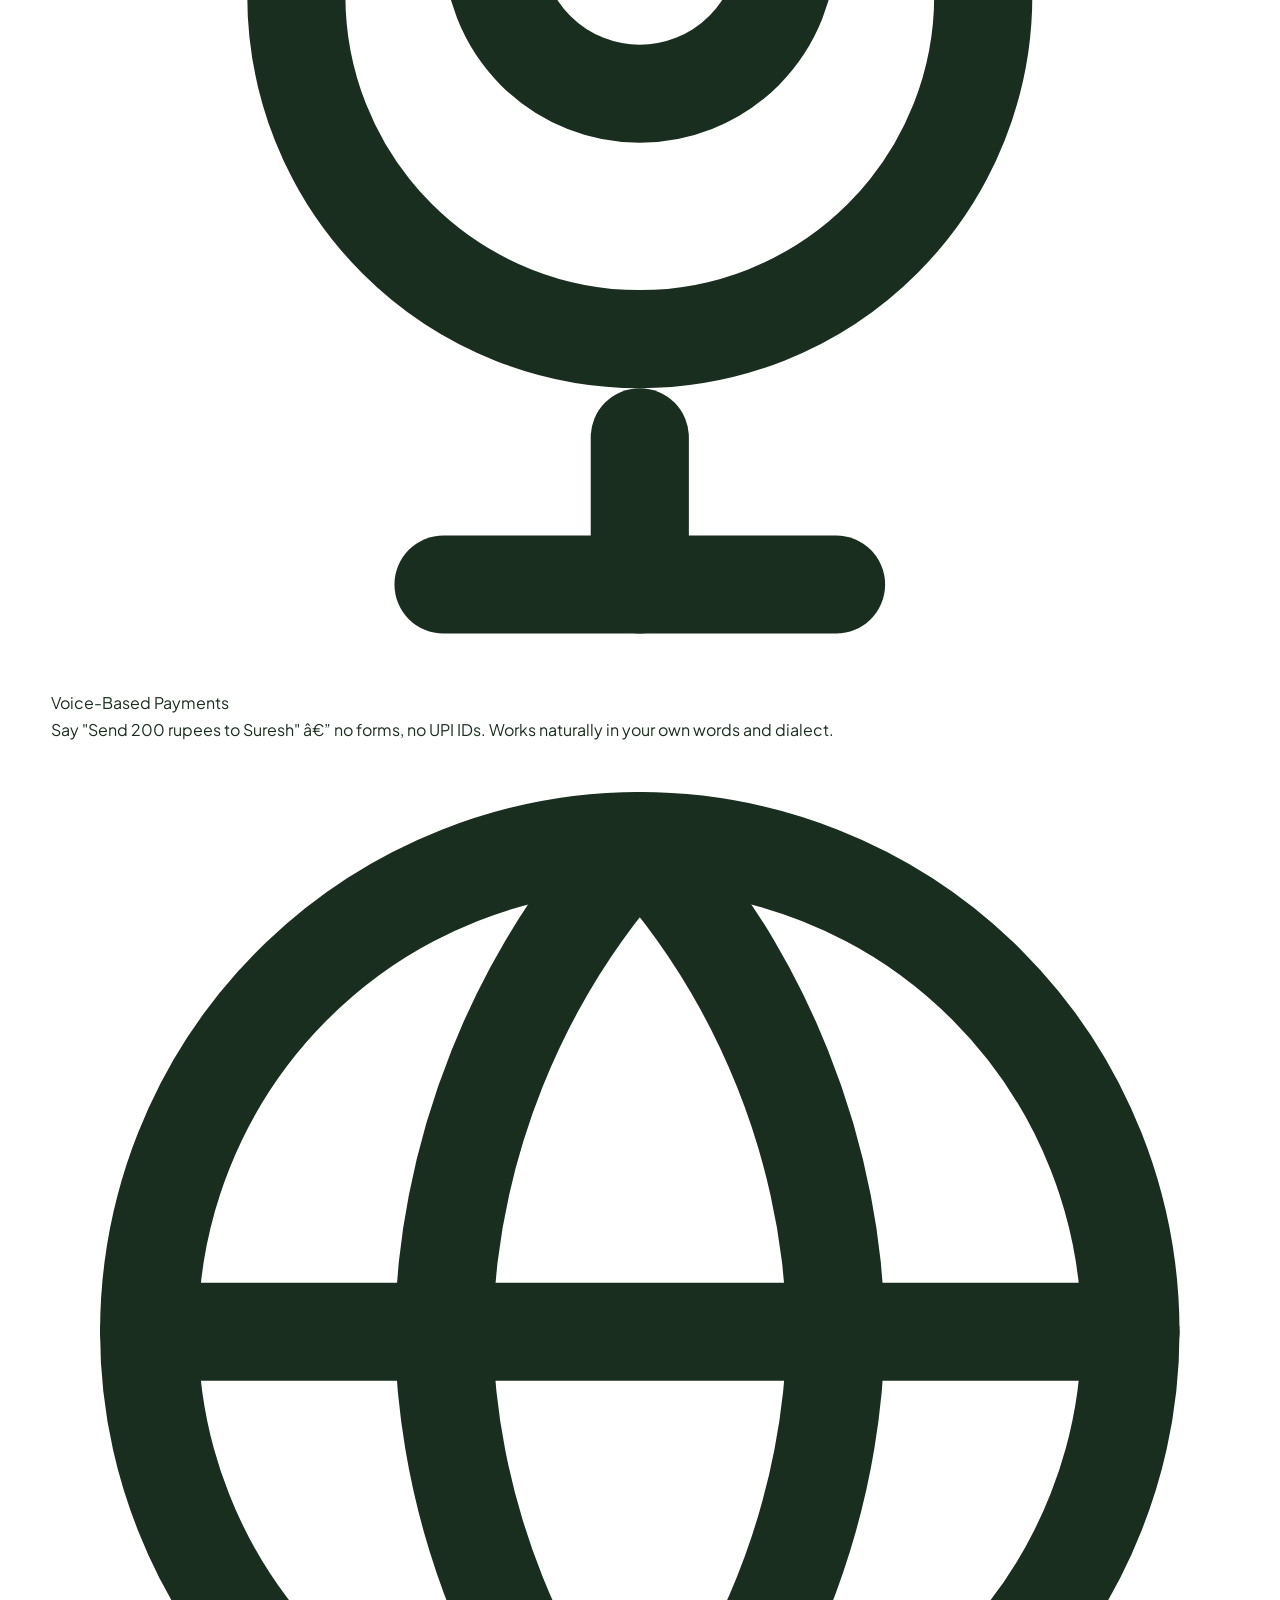
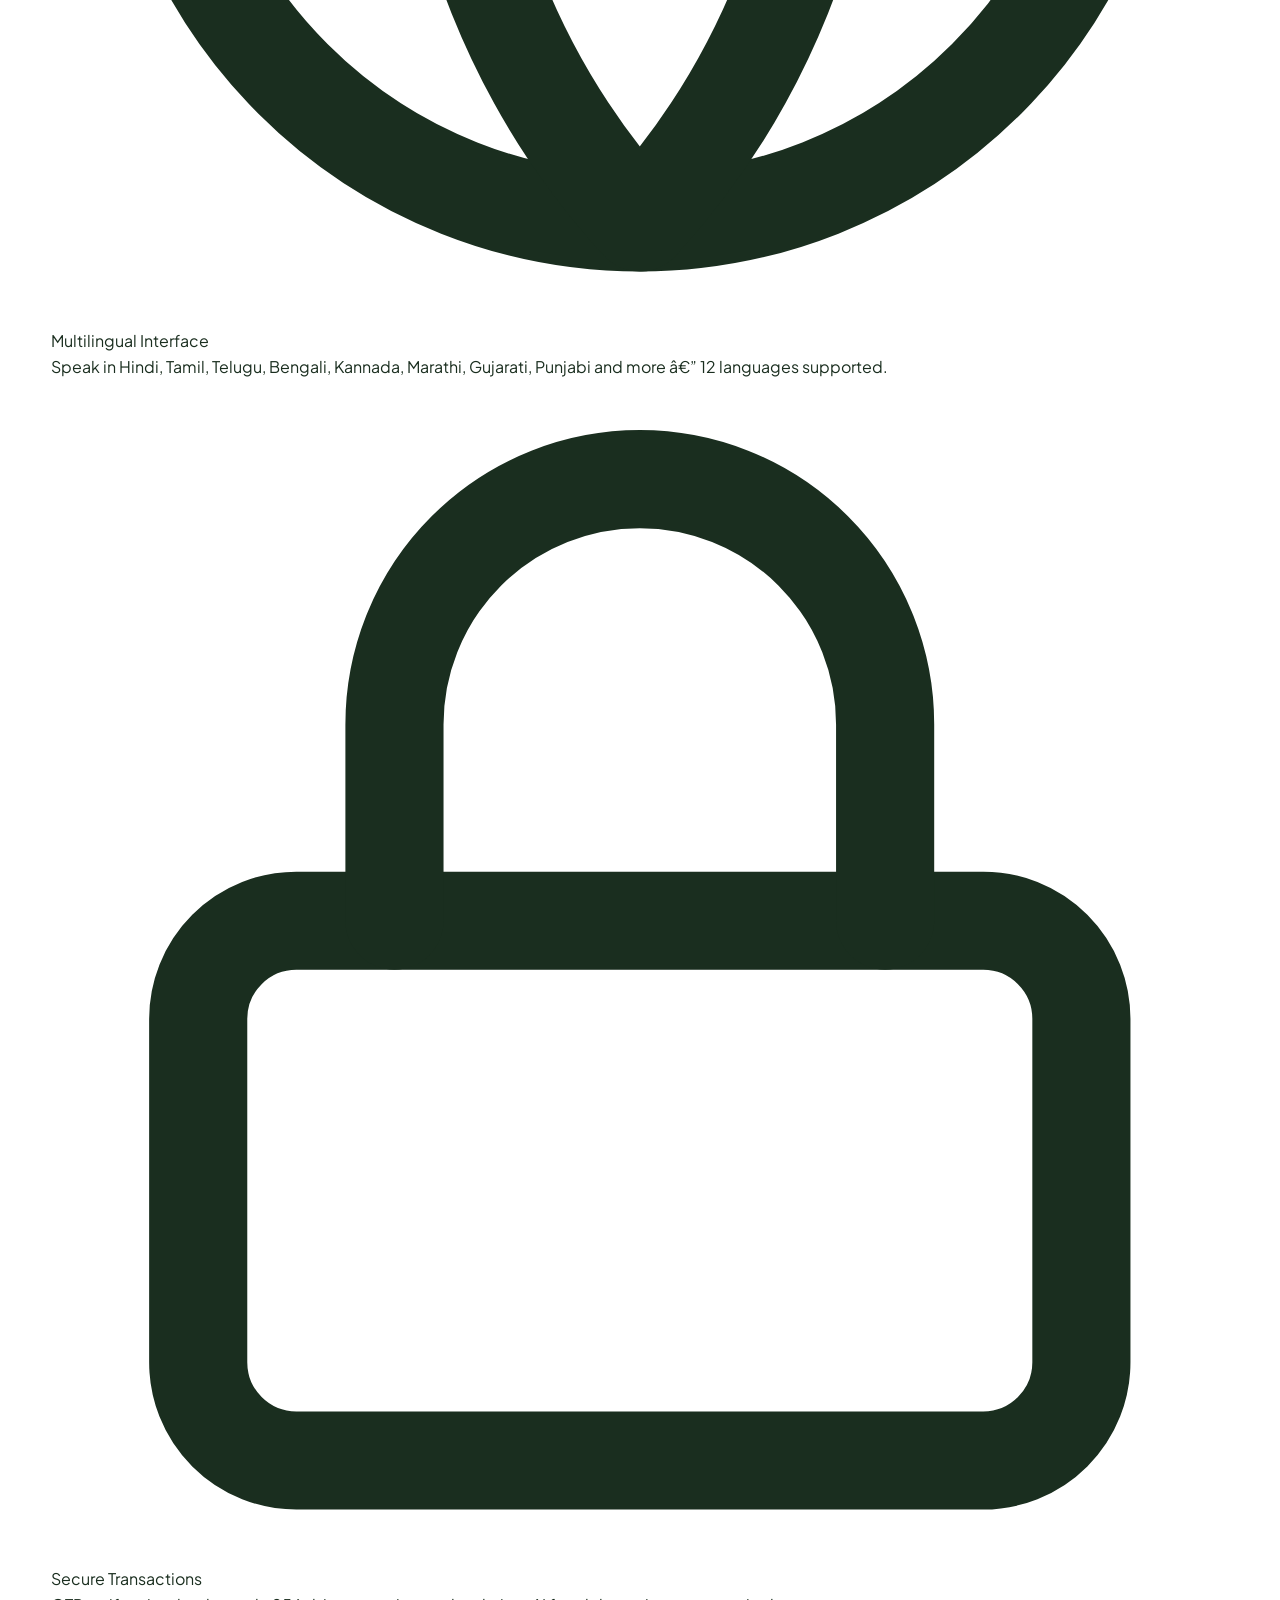
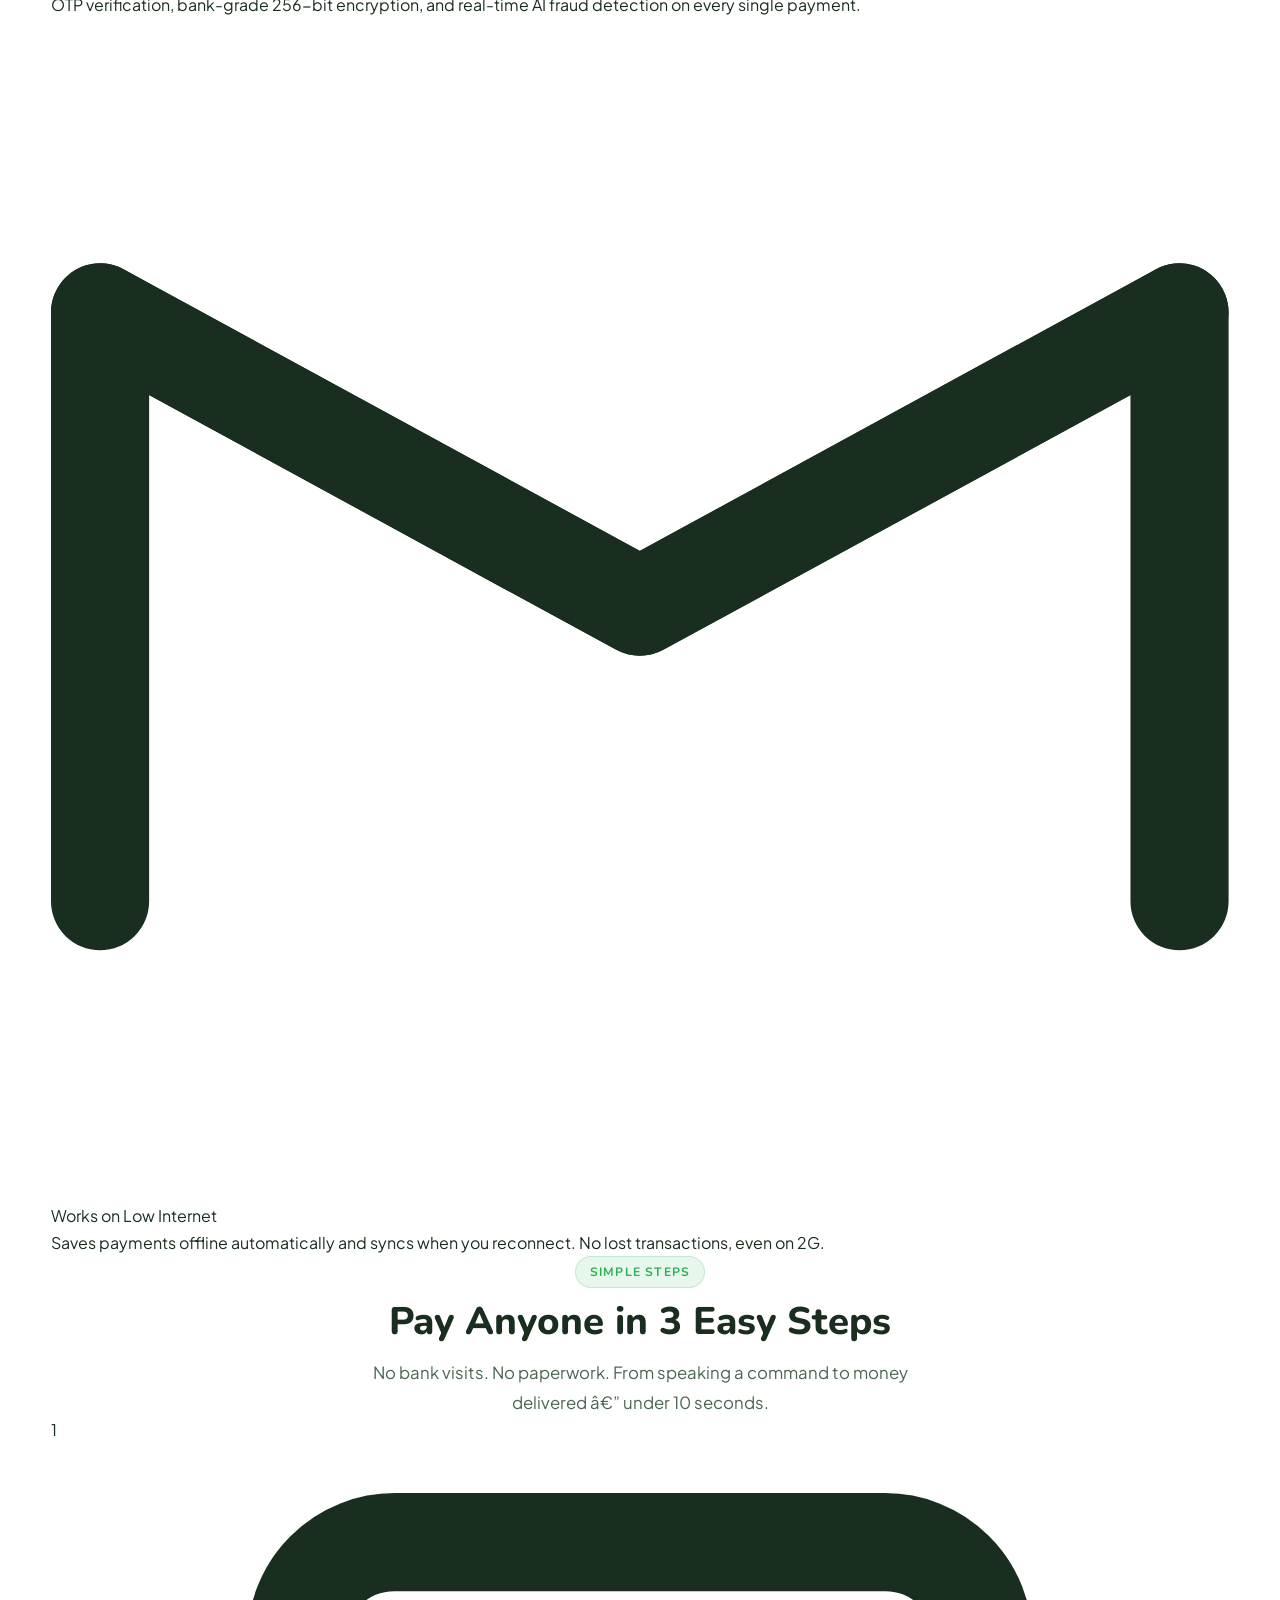
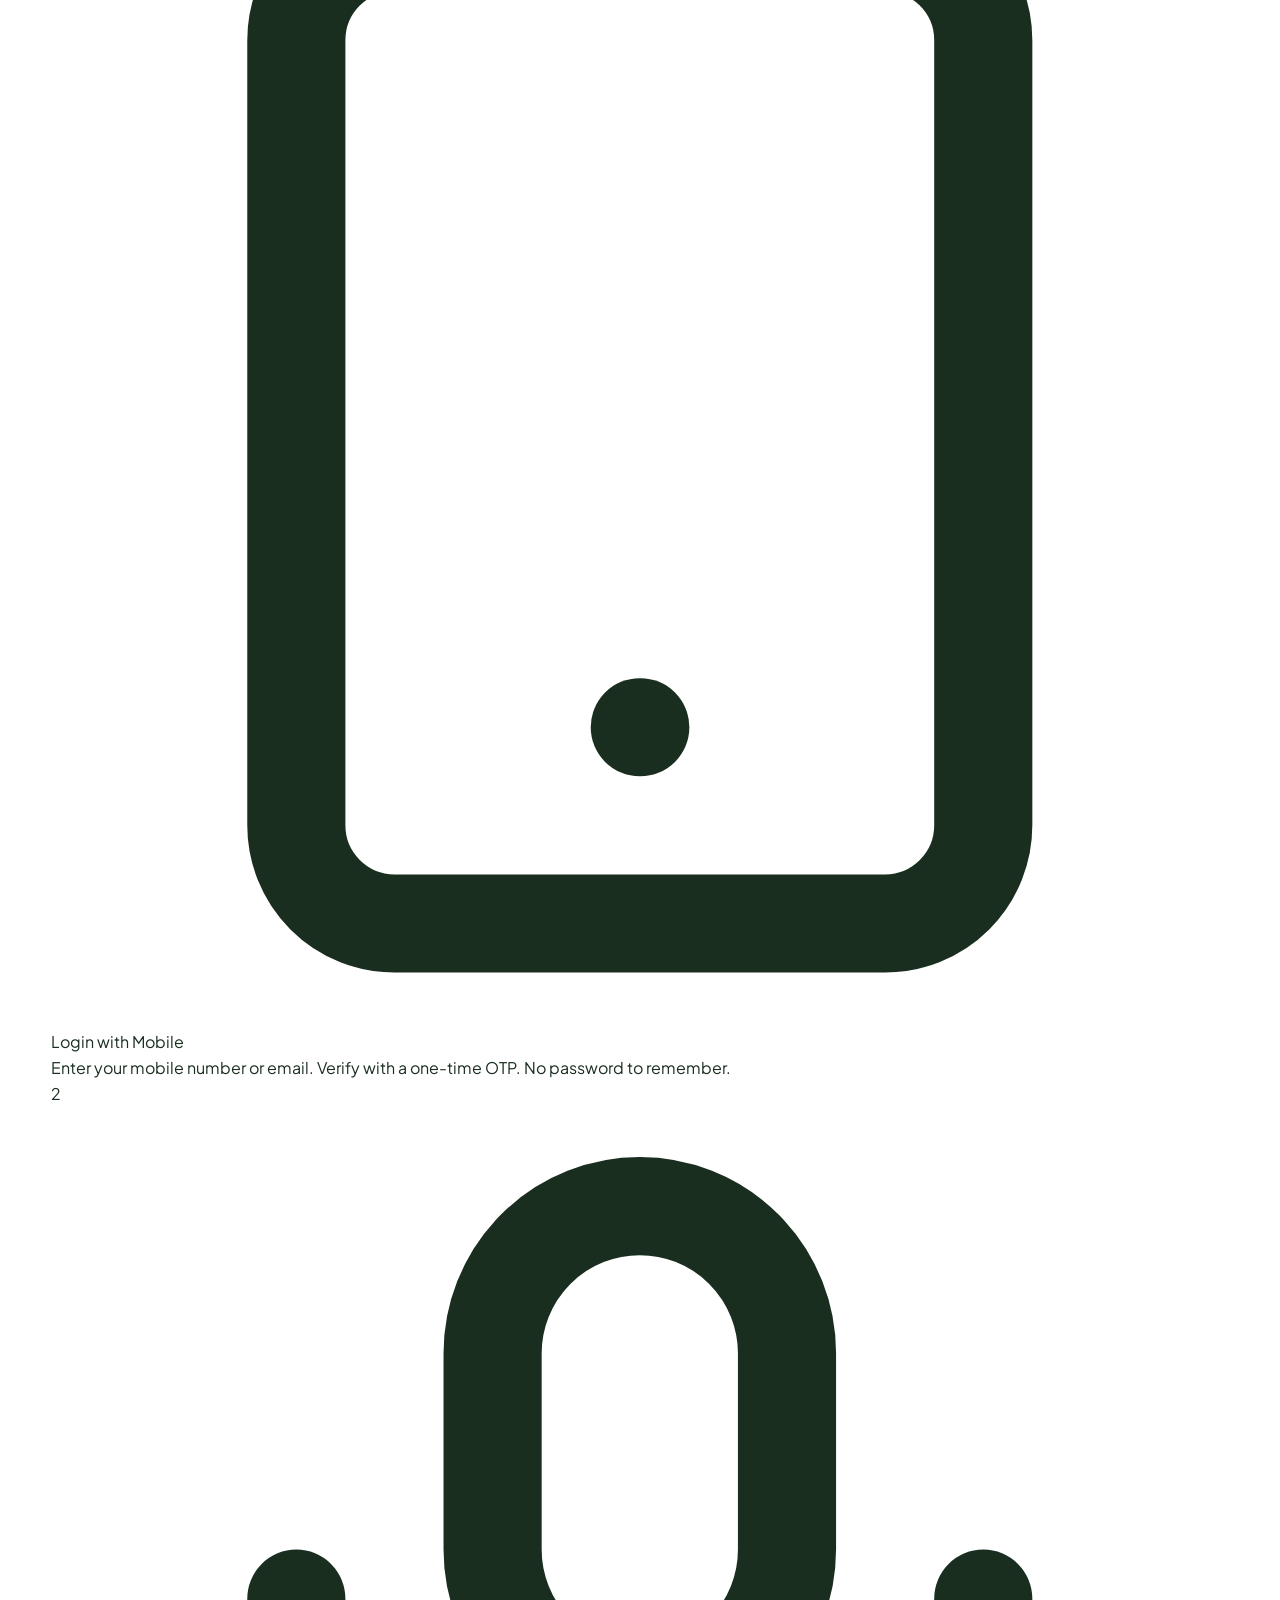
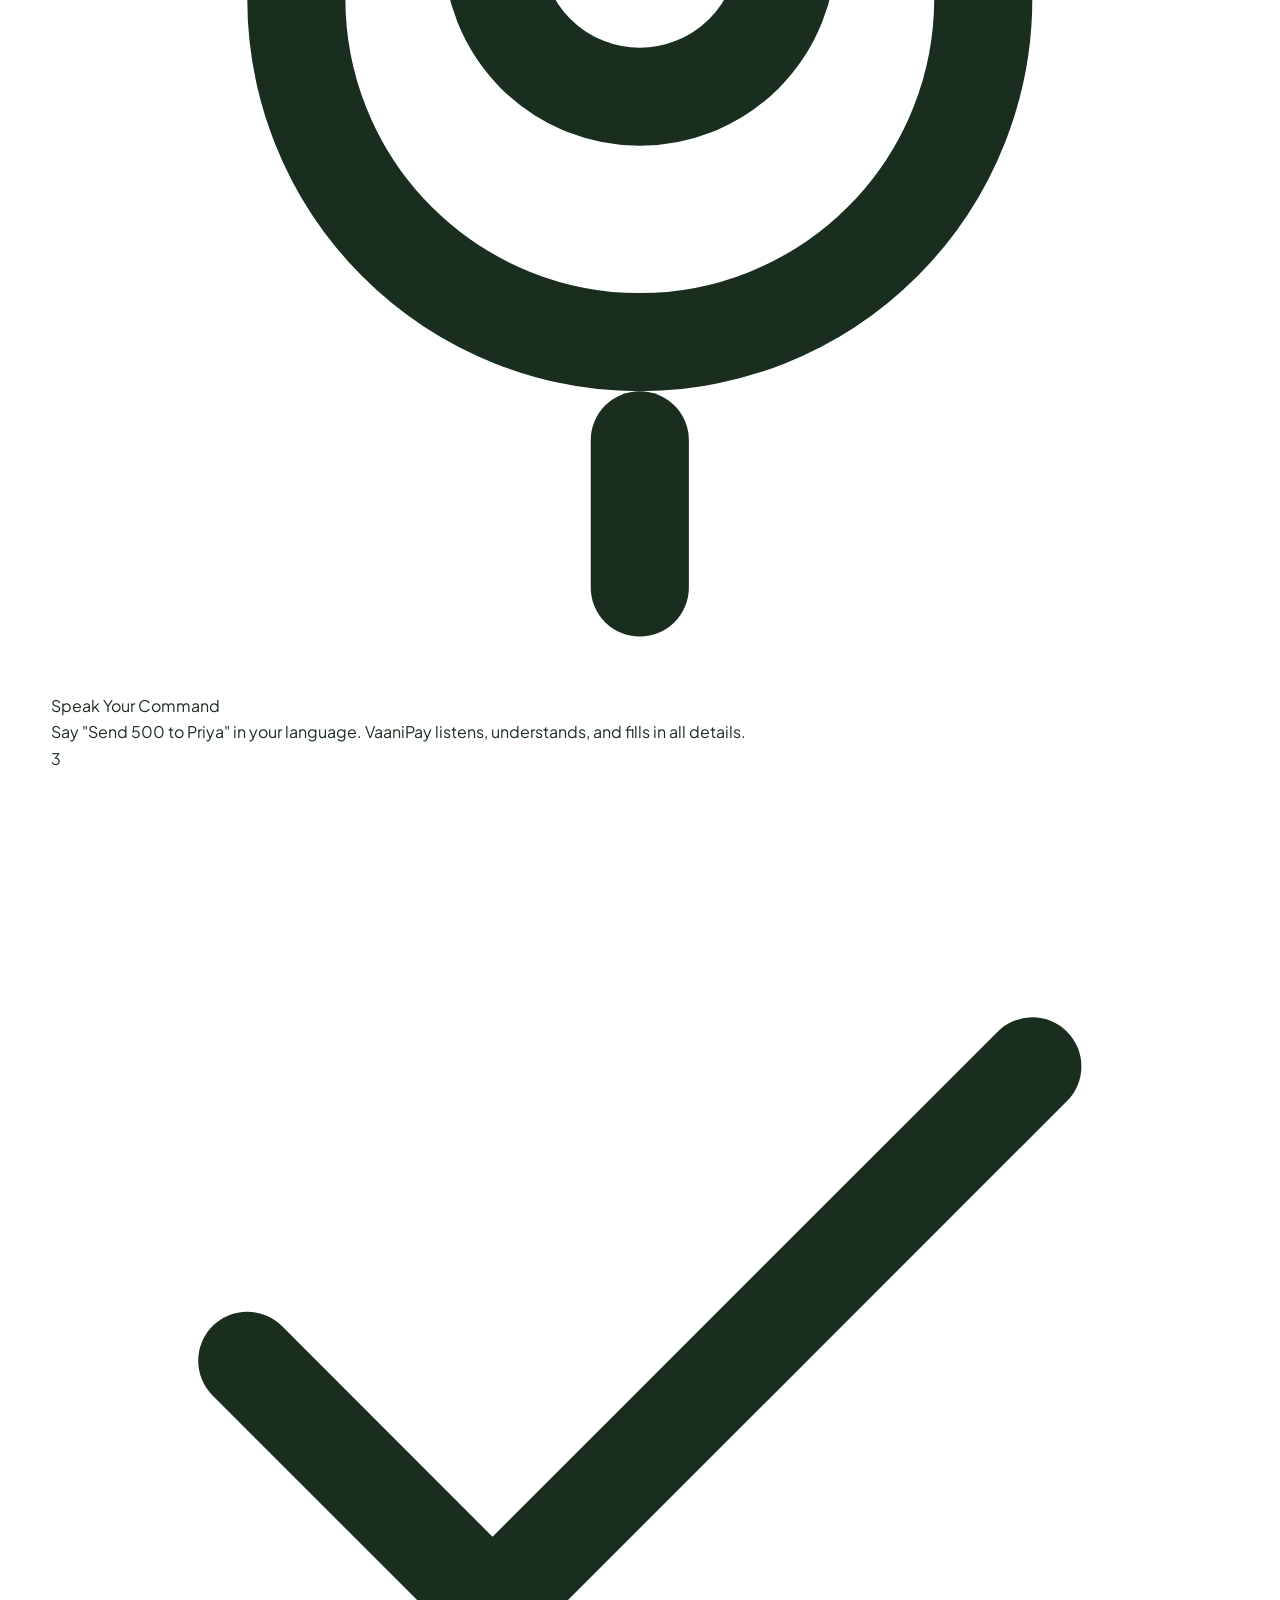
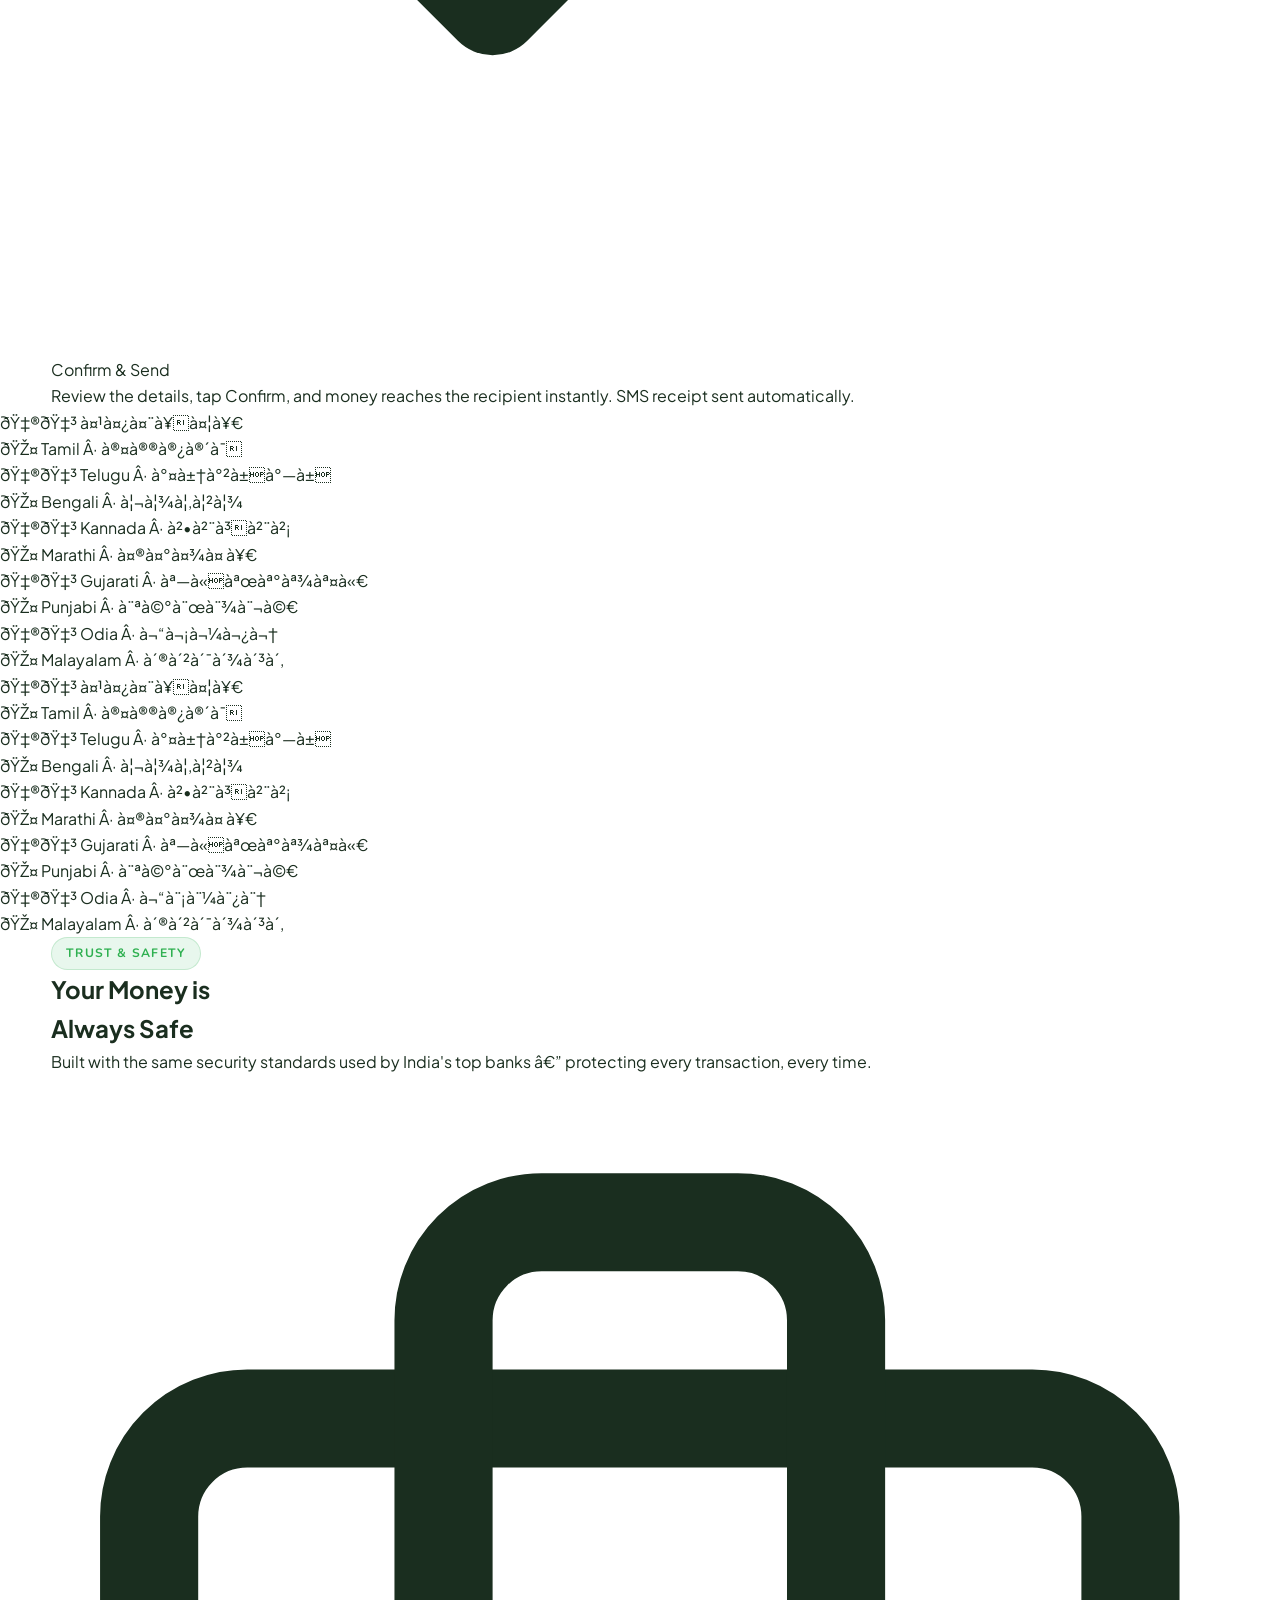
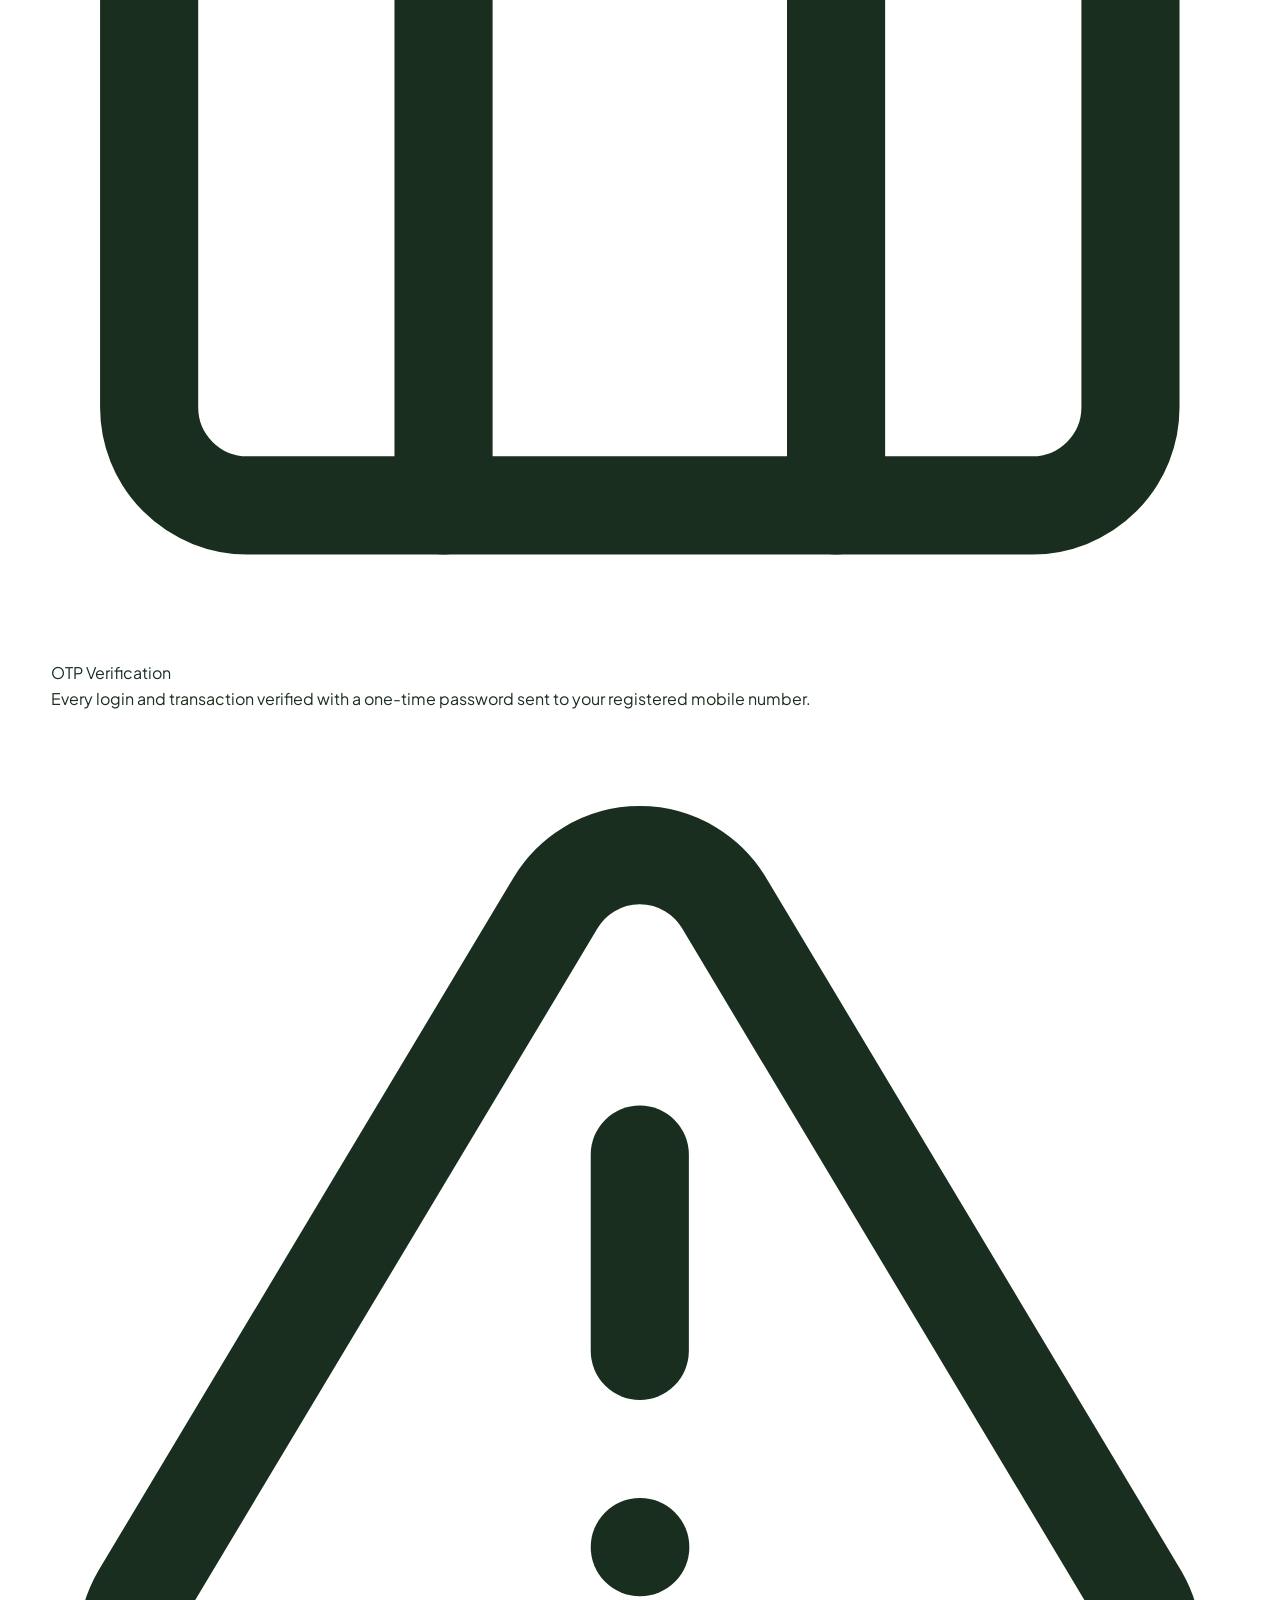
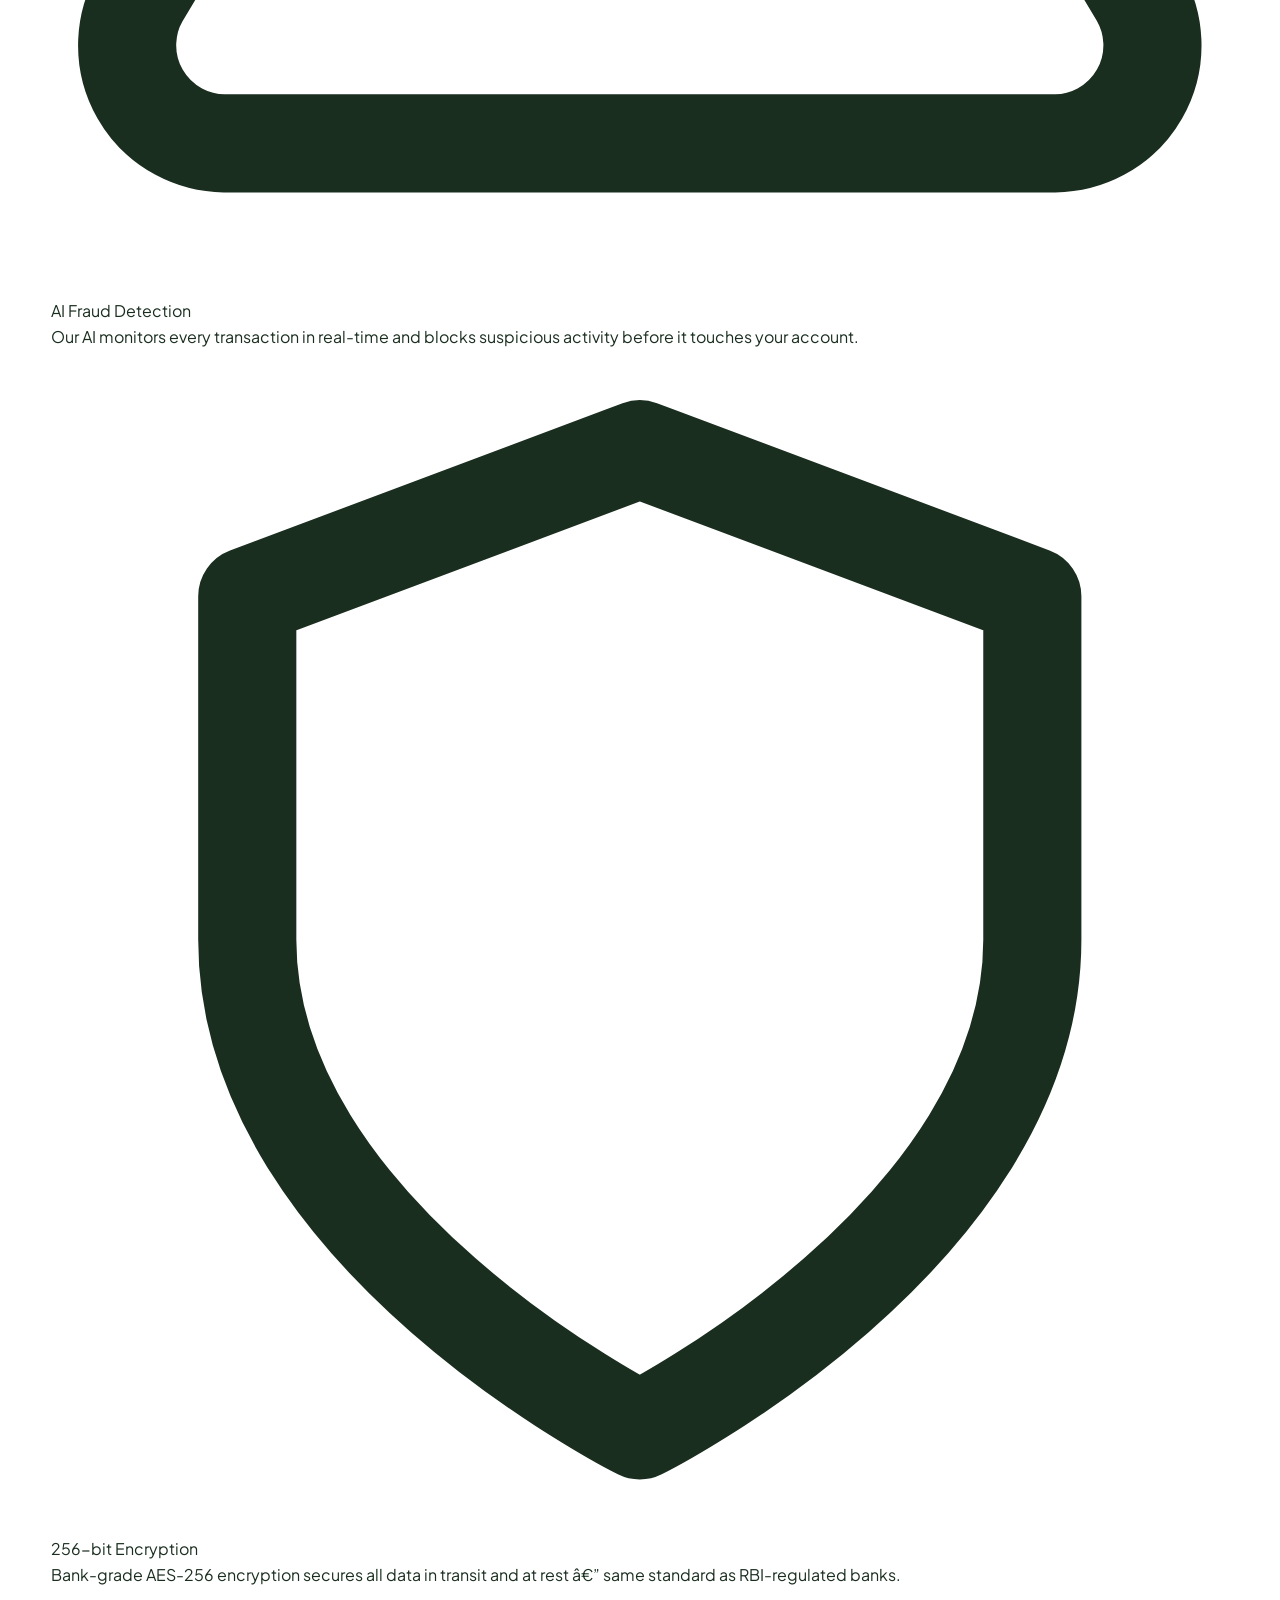
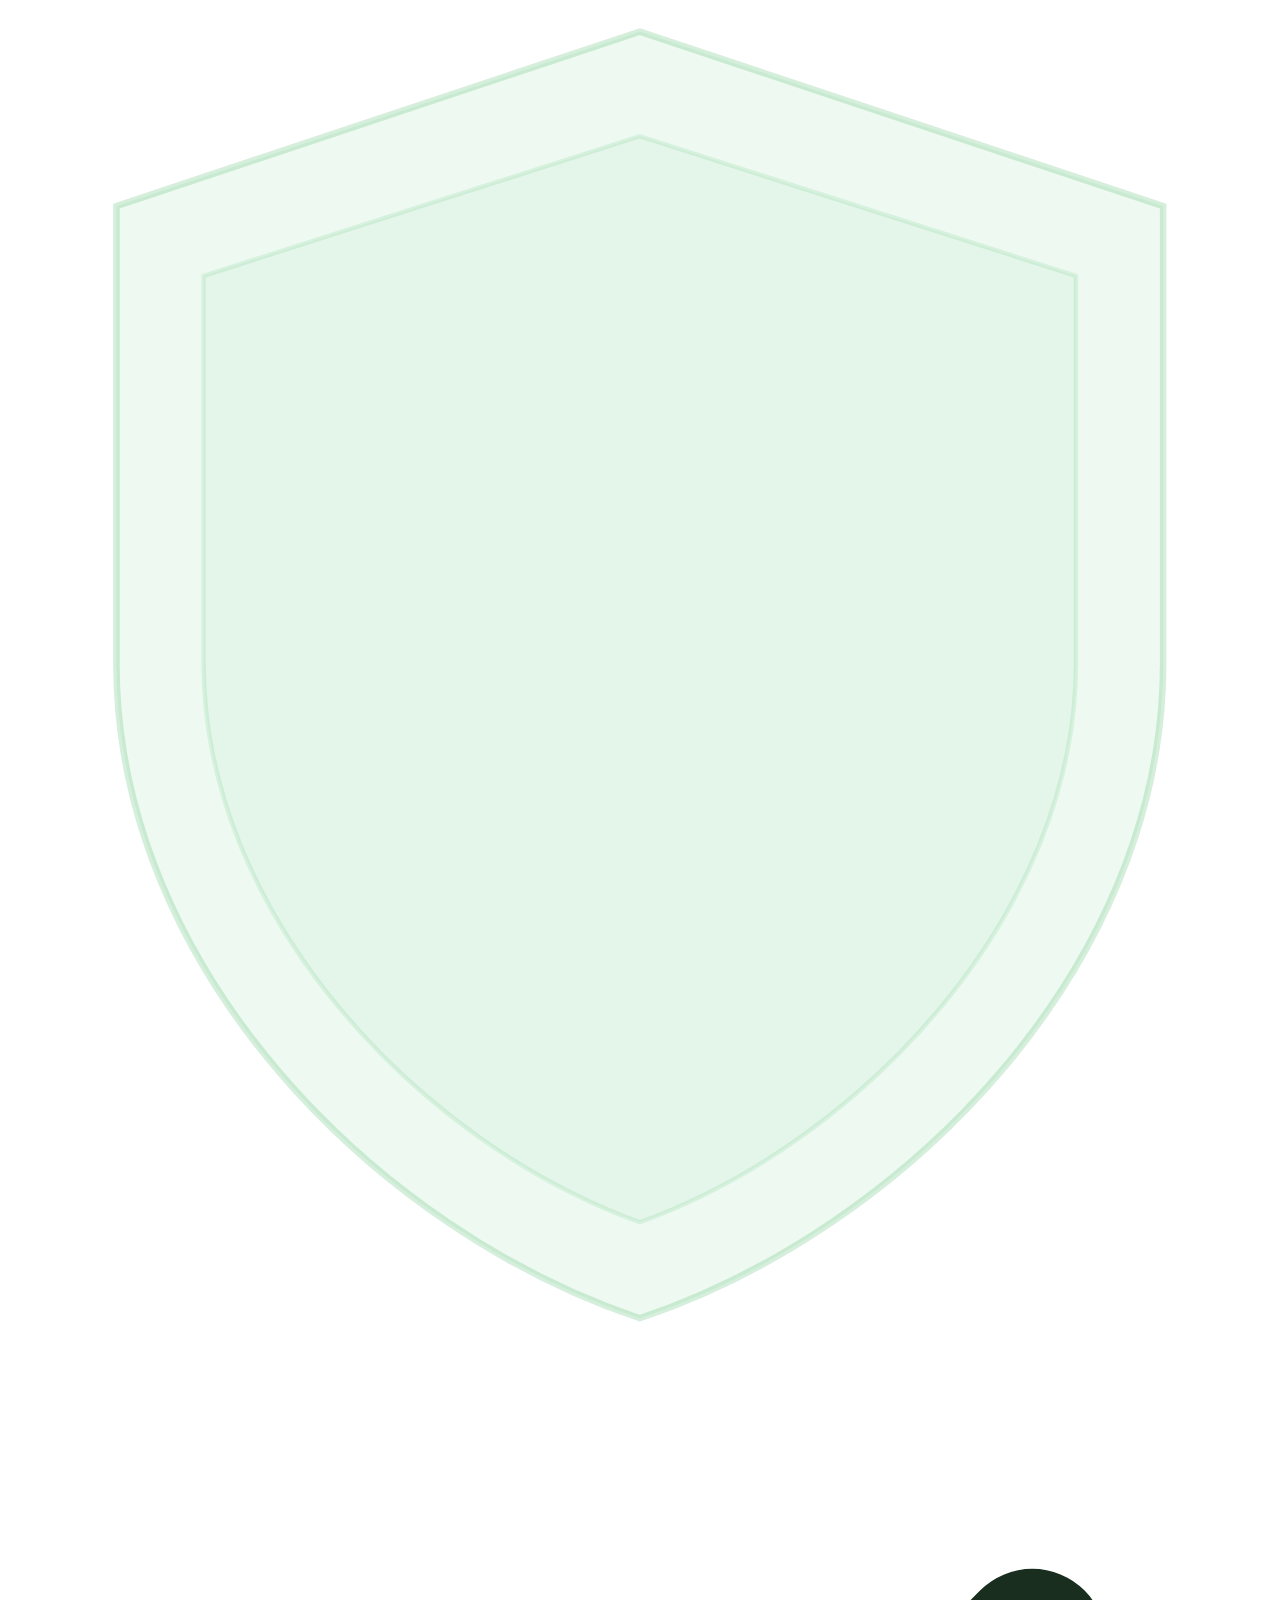
==== commit 8638a579: "saving local work before pull" ====
--- a/frontend/index.html
+++ b/frontend/index.html
@@ -3,364 +3,44 @@
 <head>
   <meta charset="UTF-8" />
   <meta name="viewport" content="width=device-width, initial-scale=1.0" />
-  <title>VaaniPay – Voice Payments for Everyone</title>
+  <title>VaaniPay â€” Voice Payments for Everyone</title>
   <link rel="preconnect" href="https://fonts.googleapis.com" />
   <link rel="preconnect" href="https://fonts.gstatic.com" crossorigin />
   <link href="https://fonts.googleapis.com/css2?family=Plus+Jakarta+Sans:wght@300;400;500;600;700;800&family=Nunito:wght@400;500;600;700;800&display=swap" rel="stylesheet" />
-  <link rel="stylesheet" href="style.css">
-
-  <!-- About + Analytics inline styles -->
-  <style>
-    /* ══════════════════════════════════
-       ABOUT SECTION
-    ══════════════════════════════════ */
-    .about-sec {
-      padding: 96px 0 80px;
-      background: #fff;
-      position: relative;
-      overflow: hidden;
-    }
-    .about-sec::before {
-      content: '';
-      position: absolute;
-      top: -120px; right: -180px;
-      width: 480px; height: 480px;
-      background: radial-gradient(circle, rgba(46,176,80,0.07) 0%, transparent 70%);
-      border-radius: 50%;
-      pointer-events: none;
-    }
-    .about-inner {
-      display: grid;
-      grid-template-columns: 1fr 1fr;
-      gap: 72px;
-      align-items: center;
-    }
-    @media(max-width:860px){ .about-inner{ grid-template-columns:1fr; gap:40px; } }
-
-    .about-text .chip { margin-bottom: 14px; }
-    .about-h {
-      font-size: clamp(2rem, 3.5vw, 2.8rem);
-      font-weight: 800;
-      color: #0d1f12;
-      line-height: 1.2;
-      margin: 0 0 18px;
-    }
-    .about-h span { color: var(--g1, #2eb050); }
-    .about-p {
-      font-size: 1.05rem;
-      color: #4b5563;
-      line-height: 1.75;
-      margin-bottom: 16px;
-    }
-    .about-vals {
-      display: grid;
-      grid-template-columns: 1fr 1fr;
-      gap: 14px;
-      margin-top: 32px;
-    }
-    @media(max-width:520px){ .about-vals{ grid-template-columns:1fr; } }
-    .aval {
-      display: flex;
-      align-items: flex-start;
-      gap: 12px;
-      padding: 16px;
-      border: 1.5px solid #e8f5ed;
-      border-radius: 14px;
-      background: #f8fdf9;
-      transition: border-color 0.2s, box-shadow 0.2s;
-    }
-    .aval:hover { border-color: var(--g1,#2eb050); box-shadow: 0 4px 16px rgba(46,176,80,0.1); }
-    .aval-ic {
-      width: 36px; height: 36px;
-      background: #e8f7ed;
-      border-radius: 10px;
-      display: flex; align-items: center; justify-content: center;
-      flex-shrink: 0;
-      font-size: 1.1rem;
-    }
-    .aval-t { font-weight: 700; color: #0d1f12; font-size: 0.9rem; margin-bottom: 3px; }
-    .aval-d { font-size: 0.8rem; color: #6b7280; line-height: 1.4; }
-
-    /* Right side: Stats cards */
-    .about-vis {
-      display: flex;
-      flex-direction: column;
-      gap: 18px;
-    }
-    .about-stat-row {
-      display: grid;
-      grid-template-columns: 1fr 1fr;
-      gap: 16px;
-    }
-    .about-stat {
-      background: linear-gradient(135deg, #f0fdf4 0%, #e8f7ed 100%);
-      border: 1.5px solid #c6e9d0;
-      border-radius: 18px;
-      padding: 22px 20px;
-      text-align: center;
-    }
-    .about-stat.dark {
-      background: linear-gradient(135deg, #0d1f12 0%, #163320 100%);
-      border-color: #2eb050;
-    }
-    .about-stat.dark .ast-n { color: #2eb050; }
-    .about-stat.dark .ast-l { color: #9ca3af; }
-    .ast-n { font-size: 2rem; font-weight: 800; color: var(--g1,#2eb050); line-height: 1; margin-bottom: 6px; }
-    .ast-l { font-size: 0.8rem; color: #6b7280; font-weight: 500; }
-    .about-quote {
-      background: #0d1f12;
-      border-radius: 18px;
-      padding: 24px 26px;
-      color: #fff;
-      position: relative;
-    }
-    .about-quote::before {
-      content: '"';
-      position: absolute;
-      top: 10px; left: 20px;
-      font-size: 4rem;
-      color: var(--g1,#2eb050);
-      line-height: 1;
-      font-family: Georgia, serif;
-      opacity: 0.4;
-    }
-    .aq-text { font-size: 0.95rem; line-height: 1.65; color: #d1fae5; margin-bottom: 14px; padding-top: 20px; }
-    .aq-attr { display: flex; align-items: center; gap: 10px; }
-    .aq-av {
-      width: 36px; height: 36px; border-radius: 50%;
-      background: linear-gradient(135deg, #2eb050, #22c55e);
-      display: flex; align-items: center; justify-content: center;
-      font-size: 0.75rem; font-weight: 700; color: #fff;
-    }
-    .aq-nm { font-weight: 600; font-size: 0.85rem; color: #fff; }
-    .aq-role { font-size: 0.75rem; color: #6ee7b7; }
-
-    /* Team row */
-    .about-team {
-      margin-top: 56px;
-    }
-    .about-team-h {
-      text-align: center;
-      font-size: 1.5rem;
-      font-weight: 800;
-      color: #0d1f12;
-      margin-bottom: 32px;
-    }
-    .team-grid {
-      display: grid;
-      grid-template-columns: repeat(auto-fit, minmax(190px,1fr));
-      gap: 20px;
-    }
-    .team-card {
-      text-align: center;
-      padding: 28px 18px 22px;
-      border: 1.5px solid #e5e7eb;
-      border-radius: 20px;
-      background: #fff;
-      transition: border-color 0.2s, box-shadow 0.2s, transform 0.2s;
-    }
-    .team-card:hover { border-color: var(--g1,#2eb050); box-shadow: 0 8px 24px rgba(46,176,80,0.12); transform: translateY(-4px); }
-    .tm-av {
-      width: 64px; height: 64px;
-      border-radius: 50%;
-      margin: 0 auto 14px;
-      display: flex; align-items: center; justify-content: center;
-      font-size: 1.4rem; font-weight: 800; color: #fff;
-    }
-    .tm-nm { font-size: 1rem; font-weight: 700; color: #0d1f12; margin-bottom: 4px; }
-    .tm-role { font-size: 0.78rem; color: #6b7280; margin-bottom: 8px; }
-    .tm-tag {
-      display: inline-block;
-      background: #e8f7ed;
-      color: var(--g1,#2eb050);
-      font-size: 0.7rem; font-weight: 600;
-      padding: 3px 10px;
-      border-radius: 20px;
-    }
-
-    /* ══════════════════════════════════
-       ANALYTICS SECTION
-    ══════════════════════════════════ */
-    .analy-sec {
-      padding: 96px 0 80px;
-      background: #f8fdf9;
-      position: relative;
-      overflow: hidden;
-    }
-    .analy-sec::after {
-      content: '';
-      position: absolute;
-      bottom: -100px; left: -100px;
-      width: 400px; height: 400px;
-      background: radial-gradient(circle, rgba(46,176,80,0.06) 0%, transparent 70%);
-      border-radius: 50%;
-      pointer-events: none;
-    }
-    .analy-inner {
-      display: grid;
-      grid-template-columns: 1fr 1.35fr;
-      gap: 48px;
-      align-items: start;
-    }
-    @media(max-width:900px){ .analy-inner{ grid-template-columns:1fr; } }
-
-    /* Left summary cards */
-    .analy-summary { display: flex; flex-direction: column; gap: 16px; }
-    .analy-card {
-      background: #fff;
-      border: 1.5px solid #e5e7eb;
-      border-radius: 18px;
-      padding: 20px 22px;
-      display: flex; align-items: center; gap: 16px;
-      transition: box-shadow 0.2s;
-    }
-    .analy-card:hover { box-shadow: 0 6px 20px rgba(0,0,0,0.07); }
-    .analy-card.green { border-color: #bbf7d0; background: #f0fdf4; }
-    .analy-card.amber { border-color: #fed7aa; background: #fff7ed; }
-    .analy-card.blue  { border-color: #bfdbfe; background: #eff6ff; }
-    .ac-ic {
-      width: 46px; height: 46px; border-radius: 14px;
-      display: flex; align-items: center; justify-content: center; flex-shrink: 0;
-      font-size: 1.3rem;
-    }
-    .analy-card.green .ac-ic { background: #dcfce7; }
-    .analy-card.amber .ac-ic { background: #ffedd5; }
-    .analy-card.blue  .ac-ic { background: #dbeafe; }
-    .ac-val { font-size: 1.6rem; font-weight: 800; color: #0d1f12; line-height: 1; }
-    .ac-lbl { font-size: 0.78rem; color: #6b7280; margin-top: 3px; }
-    .ac-chg { font-size: 0.75rem; font-weight: 600; margin-top: 2px; }
-    .up { color: #16a34a; }
-    .dn { color: #dc2626; }
-
-    /* Mini bar chart */
-    .analy-chart {
-      background: #fff;
-      border: 1.5px solid #e5e7eb;
-      border-radius: 18px;
-      padding: 22px;
-      margin-top: 4px;
-    }
-    .chart-title { font-size: 0.85rem; font-weight: 700; color: #374151; margin-bottom: 14px; }
-    .bar-chart { display: flex; align-items: flex-end; gap: 6px; height: 60px; }
-    .bar {
-      flex: 1;
-      border-radius: 6px 6px 0 0;
-      background: linear-gradient(180deg, #2eb050, #22c55e);
-      opacity: 0.7;
-      transition: opacity 0.2s;
-      position: relative;
-    }
-    .bar:hover { opacity: 1; }
-    .bar.hi { opacity: 1; background: linear-gradient(180deg, #16a34a, #2eb050); }
-    .bar-labels { display: flex; gap: 6px; margin-top: 6px; }
-    .bar-labels span { flex: 1; text-align: center; font-size: 0.6rem; color: #9ca3af; }
-
-    /* Right: Transaction table */
-    .tx-panel {
-      background: #fff;
-      border: 1.5px solid #e5e7eb;
-      border-radius: 22px;
-      overflow: hidden;
-    }
-    .tx-panel-hdr {
-      padding: 20px 22px 16px;
-      border-bottom: 1px solid #f3f4f6;
-      display: flex; align-items: center; justify-content: space-between;
-      flex-wrap: wrap; gap: 10px;
-    }
-    .tx-panel-title { font-size: 1rem; font-weight: 700; color: #0d1f12; }
-    .tx-filters { display: flex; gap: 6px; flex-wrap: wrap; }
-    .tf {
-      padding: 5px 14px;
-      border-radius: 20px;
-      font-size: 0.75rem;
-      font-weight: 600;
-      border: 1.5px solid #e5e7eb;
-      background: #fff;
-      color: #6b7280;
-      cursor: pointer;
-      transition: all 0.15s;
-    }
-    .tf.active, .tf:hover { background: var(--g1,#2eb050); color: #fff; border-color: var(--g1,#2eb050); }
-    .tx-list { max-height: 420px; overflow-y: auto; }
-    .tx-list::-webkit-scrollbar { width: 4px; }
-    .tx-list::-webkit-scrollbar-thumb { background: #d1fae5; border-radius: 4px; }
-    .tx-row {
-      display: flex; align-items: center; gap: 14px;
-      padding: 14px 22px;
-      border-bottom: 1px solid #f9fafb;
-      transition: background 0.15s;
-      cursor: default;
-    }
-    .tx-row:hover { background: #f8fdf9; }
-    .tx-row:last-child { border-bottom: none; }
-    .tx-emoji {
-      width: 42px; height: 42px;
-      border-radius: 13px;
-      display: flex; align-items: center; justify-content: center;
-      font-size: 1.15rem; flex-shrink: 0;
-    }
-    .tx-info { flex: 1; min-width: 0; }
-    .tx-nm { font-size: 0.88rem; font-weight: 600; color: #111827; white-space: nowrap; overflow: hidden; text-overflow: ellipsis; }
-    .tx-sub { font-size: 0.74rem; color: #9ca3af; margin-top: 2px; }
-    .tx-right { text-align: right; flex-shrink: 0; }
-    .tx-amt { font-size: 0.92rem; font-weight: 700; }
-    .tx-amt.out { color: #dc2626; }
-    .tx-amt.in  { color: #16a34a; }
-    .tx-status {
-      font-size: 0.65rem; font-weight: 600;
-      padding: 2px 7px; border-radius: 10px; margin-top: 3px;
-      display: inline-block;
-    }
-    .tx-status.ok  { background: #dcfce7; color: #15803d; }
-    .tx-status.pend{ background: #fef9c3; color: #a16207; }
-    .tx-status.fail{ background: #fee2e2; color: #b91c1c; }
-    .tx-panel-foot {
-      padding: 14px 22px;
-      border-top: 1px solid #f3f4f6;
-      text-align: center;
-    }
-    .tx-more {
-      font-size: 0.82rem; color: var(--g1,#2eb050); font-weight: 600;
-      text-decoration: none; cursor: pointer;
-    }
-    .tx-more:hover { text-decoration: underline; }
-
-    /* Month badges in list */
-    .tx-month-badge {
-      padding: 8px 22px 4px;
-      font-size: 0.72rem;
-      font-weight: 700;
-      color: #9ca3af;
-      text-transform: uppercase;
-      letter-spacing: 0.07em;
-      background: #fafafa;
-      border-bottom: 1px solid #f3f4f6;
-    }
-  </style>
+  <!-- âœ… Link to external CSS file -->
+  <!-- <link rel="stylesheet" href="css/style.css" /> -->
+   <link rel="stylesheet" href="style.css">
+
 </head>
 <body>
 
-  <!-- ══════════════════════════════════
+  <!-- â•â•â•â•â•â•â•â•â•â•â•â•â•â•â•â•â•â•â•â•â•â•â•â•â•â•â•â•â•â•â•â•â•â•â•â•
        NAVBAR
-  ══════════════════════════════════ -->
-  <nav id="nav">
+  â•â•â•â•â•â•â•â•â•â•â•â•â•â•â•â•â•â•â•â•â•â•â•â•â•â•â•â•â•â•â•â•â•â•â•â• -->
+  <nav id= "nav">
     <div class="wrap">
       <div class="nav-row">
+
+        <!-- âœ… REAL LOGO IMAGE from assets/logo.jpeg -->
         <a href="#home" class="nav-logo-link">
           <img src="icon.jpeg" alt="VaaniPay Logo" class="nav-logo-img" />
         </a>
+
+        <!-- Desktop Nav Links -->
         <ul class="nav-links">
           <li><a href="#features">Features</a></li>
           <li><a href="#how">How It Works</a></li>
-          <li><a href="#analy">Analytics</a></li>
           <li><a href="#security">Security</a></li>
           <li><a href="#about">About</a></li>
         </ul>
+
+        <!-- Desktop Buttons -->
         <div class="nav-right">
-          <a href="login.html" class="nav-login">Login</a>
-          <a href="login.html" class="btn btn-green nav-cta">Get Started</a>
-        </div>
+          <a href="#" class="nav-login">Login</a>
+          <a href="#" class="btn btn-green nav-cta">Get Started</a>
+        </div>
+
+        <!-- Hamburger for mobile -->
         <button class="burger" id="burger" aria-label="Open menu">
           <span></span><span></span><span></span>
         </button>
@@ -370,26 +50,30 @@
 
   <!-- Mobile Menu Overlay -->
   <div class="mob-menu" id="mobMenu">
-    <button class="mob-x" id="mobX" aria-label="Close menu">✕</button>
+    <button class="mob-x" id="mobX" aria-label="Close menu">âœ•</button>
     <a href="#features" class="mob-link">Features</a>
     <a href="#how" class="mob-link">How It Works</a>
-    <a href="#analy" class="mob-link">Analytics</a>
     <a href="#security" class="mob-link">Security</a>
     <a href="#about" class="mob-link">About</a>
     <a href="#" class="btn btn-green" style="margin-top:12px">Get Started Free</a>
   </div>
 
-  <!-- ══════════════════════════════════
+  <!-- â•â•â•â•â•â•â•â•â•â•â•â•â•â•â•â•â•â•â•â•â•â•â•â•â•â•â•â•â•â•â•â•â•â•â•â•
        HERO SECTION
-  ══════════════════════════════════ -->
+  â•â•â•â•â•â•â•â•â•â•â•â•â•â•â•â•â•â•â•â•â•â•â•â•â•â•â•â•â•â•â•â•â•â•â•â• -->
   <section class="hero" id="home">
     <div class="hero-blob-a"></div>
     <div class="hero-blob-b"></div>
+
+    <!-- Bottom wave divider -->
     <svg class="hero-wave" viewBox="0 0 1440 60" xmlns="http://www.w3.org/2000/svg" preserveAspectRatio="none">
       <path d="M0,30 C240,60 480,0 720,30 C960,60 1200,0 1440,30 L1440,60 L0,60 Z" fill="#ffffff"/>
     </svg>
+
     <div class="wrap">
       <div class="hero-inner">
+
+        <!-- Left: Text Content -->
         <div class="hero-text">
           <div class="hero-badge">
             <div class="badge-dot"></div>
@@ -399,7 +83,7 @@
             Digital Payments <span class="hl">Made Simple</span> for <span class="ho">Everyone</span>
           </h1>
           <p class="body-lg hero-sub">
-            Just speak – VaaniPay turns your voice into instant, secure digital payments. No complex menus. No UPI IDs to memorise. Built for every Indian.
+            Just speak â€” VaaniPay turns your voice into instant, secure digital payments. No complex menus. No UPI IDs to memorise. Built for every Indian.
           </p>
           <div class="hero-btns">
             <a href="#" class="btn btn-green">
@@ -418,26 +102,32 @@
               <div class="stat-l">Languages</div>
             </div>
             <div class="stat-item">
-              <div class="stat-n">₹480<em>Cr</em></div>
+              <div class="stat-n">â‚¹480<em>Cr</em></div>
               <div class="stat-l">Transactions</div>
             </div>
           </div>
         </div>
+
+        <!-- Right: Phone Mockup -->
         <div class="hero-vis">
+          <!-- Floating chip 1 -->
           <div class="fc fc1">
-            <div class="fc-ic" style="background:#e8f7ed">🎤</div>
+            <div class="fc-ic" style="background:#e8f7ed">ðŸŽ¤</div>
             <div>
               <div class="fc-lbl">Voice Command</div>
-              <div class="fc-val">"Send ₹500 to Ramesh"</div>
-            </div>
-          </div>
+              <div class="fc-val">"Send â‚¹500 to Ramesh"</div>
+            </div>
+          </div>
+          <!-- Floating chip 2 -->
           <div class="fc fc2">
-            <div class="fc-ic" style="background:#e8f7ed">✅</div>
+            <div class="fc-ic" style="background:#e8f7ed">âœ…</div>
             <div>
               <div class="fc-lbl">Payment Sent!</div>
-              <div class="fc-val" style="color:var(--g1)">₹500 to Ramesh</div>
-            </div>
-          </div>
+              <div class="fc-val" style="color:var(--g1)">â‚¹500 to Ramesh</div>
+            </div>
+          </div>
+
+          <!-- Phone body -->
           <div class="phone">
             <div class="phone-bar"></div>
             <div class="phone-top">
@@ -445,11 +135,12 @@
               <div class="phone-av">RS</div>
             </div>
             <div class="p-bal-lbl">Total Balance</div>
-            <div class="p-bal">₹12,450</div>
+            <div class="p-bal">â‚¹12,450</div>
             <div class="p-up">
               <svg width="11" height="11" viewBox="0 0 24 24" fill="none" stroke="currentColor" stroke-width="3"><polyline points="23 6 13.5 15.5 8.5 10.5 1 18"/><polyline points="17 6 23 6 23 12"/></svg>
-              +₹2,100 this week
-            </div>
+              +â‚¹2,100 this week
+            </div>
+            <!-- Mic area -->
             <div class="p-mic-area">
               <div class="p-mic-btn" id="phoneMicBtn">
                 <svg width="25" height="25" viewBox="0 0 24 24" fill="none" stroke="white" stroke-width="2.5" stroke-linecap="round" stroke-linejoin="round">
@@ -462,55 +153,60 @@
               <div class="p-mic-t">Tap to Speak</div>
               <div class="p-mic-s">Say "Send money to..."</div>
             </div>
+            <!-- Transactions -->
             <div class="p-txs">
               <div class="p-tx">
-                <div class="p-tx-ic" style="background:#e8f7ed">🌾</div>
+                <div class="p-tx-ic" style="background:#e8f7ed">ðŸŒ¾</div>
                 <div class="p-tx-info">
                   <div class="p-tx-nm">Ramesh Kumar</div>
                   <div class="p-tx-tm">Today, 10:24 AM</div>
                 </div>
-                <div class="p-tx-am out">−₹500</div>
+                <div class="p-tx-am out">âˆ’â‚¹500</div>
               </div>
               <div class="p-tx">
-                <div class="p-tx-ic" style="background:#fff4eb">🪙</div>
+                <div class="p-tx-ic" style="background:#fff4eb">ðŸª</div>
                 <div class="p-tx-info">
                   <div class="p-tx-nm">Kirana Store</div>
                   <div class="p-tx-tm">Yesterday, 6:12 PM</div>
                 </div>
-                <div class="p-tx-am out">−₹180</div>
+                <div class="p-tx-am out">âˆ’â‚¹180</div>
               </div>
             </div>
           </div>
         </div>
+
       </div>
     </div>
   </section>
 
-  <!-- ══════════════════════════════════
+  <!-- â•â•â•â•â•â•â•â•â•â•â•â•â•â•â•â•â•â•â•â•â•â•â•â•â•â•â•â•â•â•â•â•â•â•â•â•
        FEATURES SECTION
-  ══════════════════════════════════ -->
+  â•â•â•â•â•â•â•â•â•â•â•â•â•â•â•â•â•â•â•â•â•â•â•â•â•â•â•â•â•â•â•â•â•â•â•â• -->
   <section class="features" id="features">
     <div class="wrap">
       <div class="tc rv">
         <span class="chip">Why VaaniPay?</span>
         <h2 class="h2" style="margin:12px 0 14px">Payments Built for<br>Real People</h2>
-        <p class="body-lg">No jargon. No complexity. Fast, simple payments that work for everyone – including first-time smartphone users.</p>
+        <p class="body-lg">No jargon. No complexity. Fast, simple payments that work for everyone â€” including first-time smartphone users.</p>
       </div>
       <div class="feat-grid">
+
         <div class="feat-card rv d1">
           <div class="feat-ic">
             <svg viewBox="0 0 24 24" fill="none" stroke="currentColor" stroke-width="2" stroke-linecap="round" stroke-linejoin="round"><path d="M12 2a3 3 0 0 0-3 3v4a3 3 0 0 0 6 0V5a3 3 0 0 0-3-3z"/><path d="M19 10a7 7 0 0 1-14 0"/><line x1="12" y1="19" x2="12" y2="22"/><line x1="8" y1="22" x2="16" y2="22"/></svg>
           </div>
           <div class="feat-title">Voice-Based Payments</div>
-          <p class="feat-desc">Say "Send 200 rupees to Suresh" – no forms, no UPI IDs. Works naturally in your own words and dialect.</p>
-        </div>
+          <p class="feat-desc">Say "Send 200 rupees to Suresh" â€” no forms, no UPI IDs. Works naturally in your own words and dialect.</p>
+        </div>
+
         <div class="feat-card o rv d2">
           <div class="feat-ic">
             <svg viewBox="0 0 24 24" fill="none" stroke="currentColor" stroke-width="2" stroke-linecap="round" stroke-linejoin="round"><circle cx="12" cy="12" r="10"/><line x1="2" y1="12" x2="22" y2="12"/><path d="M12 2a15.3 15.3 0 0 1 4 10 15.3 15.3 0 0 1-4 10 15.3 15.3 0 0 1-4-10 15.3 15.3 0 0 1 4-10z"/></svg>
           </div>
           <div class="feat-title">Multilingual Interface</div>
-          <p class="feat-desc">Speak in Hindi, Tamil, Telugu, Bengali, Kannada, Marathi, Gujarati, Punjabi and more – 12 languages supported.</p>
-        </div>
+          <p class="feat-desc">Speak in Hindi, Tamil, Telugu, Bengali, Kannada, Marathi, Gujarati, Punjabi and more â€” 12 languages supported.</p>
+        </div>
+
         <div class="feat-card rv d3">
           <div class="feat-ic">
             <svg viewBox="0 0 24 24" fill="none" stroke="currentColor" stroke-width="2" stroke-linecap="round" stroke-linejoin="round"><rect x="3" y="11" width="18" height="11" rx="2" ry="2"/><path d="M7 11V7a5 5 0 0 1 10 0v4"/></svg>
@@ -518,6 +214,7 @@
           <div class="feat-title">Secure Transactions</div>
           <p class="feat-desc">OTP verification, bank-grade 256-bit encryption, and real-time AI fraud detection on every single payment.</p>
         </div>
+
         <div class="feat-card o rv d4">
           <div class="feat-ic">
             <svg viewBox="0 0 24 24" fill="none" stroke="currentColor" stroke-width="2" stroke-linecap="round" stroke-linejoin="round"><path d="M1 6l11 6 11-6"/><path d="M1 18V6l11 6 11-6v12"/></svg>
@@ -525,19 +222,20 @@
           <div class="feat-title">Works on Low Internet</div>
           <p class="feat-desc">Saves payments offline automatically and syncs when you reconnect. No lost transactions, even on 2G.</p>
         </div>
+
       </div>
     </div>
   </section>
 
-  <!-- ══════════════════════════════════
+  <!-- â•â•â•â•â•â•â•â•â•â•â•â•â•â•â•â•â•â•â•â•â•â•â•â•â•â•â•â•â•â•â•â•â•â•â•â•
        HOW IT WORKS
-  ══════════════════════════════════ -->
+  â•â•â•â•â•â•â•â•â•â•â•â•â•â•â•â•â•â•â•â•â•â•â•â•â•â•â•â•â•â•â•â•â•â•â•â• -->
   <section class="how" id="how">
     <div class="wrap">
       <div class="tc rv">
         <span class="chip">Simple Steps</span>
         <h2 class="h2" style="margin:12px 0 14px">Pay Anyone in 3 Easy Steps</h2>
-        <p class="body-lg">No bank visits. No paperwork. From speaking a command to money delivered – under 10 seconds.</p>
+        <p class="body-lg">No bank visits. No paperwork. From speaking a command to money delivered â€” under 10 seconds.</p>
       </div>
       <div class="steps">
         <div class="step hi rv d1">
@@ -568,293 +266,47 @@
     </div>
   </section>
 
-  <!-- ══════════════════════════════════
+  <!-- â•â•â•â•â•â•â•â•â•â•â•â•â•â•â•â•â•â•â•â•â•â•â•â•â•â•â•â•â•â•â•â•â•â•â•â•
        LANGUAGE MARQUEE STRIP
-  ══════════════════════════════════ -->
-  <div class="lang-sec">
+  â•â•â•â•â•â•â•â•â•â•â•â•â•â•â•â•â•â•â•â•â•â•â•â•â•â•â•â•â•â•â•â•â•â•â•â• -->
+  <div class="lang-sec" id="about">
     <div style="overflow:hidden">
       <div class="lang-inner" id="langStrip">
-        <div class="lang-pill">🇮🇳 हिन्दी</div>
-        <div class="lang-pill">🎤 Tamil · தமிழ்</div>
-        <div class="lang-pill">🇮🇳 Telugu · తెలుగు</div>
-        <div class="lang-pill">🎤 Bengali · বাংলা</div>
-        <div class="lang-pill">🇮🇳 Kannada · ಕನ್ನಡ</div>
-        <div class="lang-pill">🎤 Marathi · मराठी</div>
-        <div class="lang-pill">🇮🇳 Gujarati · ગુજરાતી</div>
-        <div class="lang-pill">🎤 Punjabi · ਪੰਜਾਬੀ</div>
-        <div class="lang-pill">🇮🇳 Odia · ଓଡ଼ିଆ</div>
-        <div class="lang-pill">🎤 Malayalam · മലയാളം</div>
-        <div class="lang-pill">🇮🇳 हिन्दी</div>
-        <div class="lang-pill">🎤 Tamil · தமிழ்</div>
-        <div class="lang-pill">🇮🇳 Telugu · తెలుగు</div>
-        <div class="lang-pill">🎤 Bengali · বাংলা</div>
-        <div class="lang-pill">🇮🇳 Kannada · ಕನ್ನಡ</div>
-        <div class="lang-pill">🎤 Marathi · मराठी</div>
-        <div class="lang-pill">🇮🇳 Gujarati · ગુજરાતી</div>
-        <div class="lang-pill">🎤 Punjabi · ਪੰਜਾਬੀ</div>
-        <div class="lang-pill">🇮🇳 Odia · ଓଡ଼ିଆ</div>
-        <div class="lang-pill">🎤 Malayalam · മലയാളം</div>
+        <div class="lang-pill">ðŸ‡®ðŸ‡³ à¤¹à¤¿à¤¨à¥à¤¦à¥€</div>
+        <div class="lang-pill">ðŸŽ¤ Tamil Â· à®¤à®®à®¿à®´à¯</div>
+        <div class="lang-pill">ðŸ‡®ðŸ‡³ Telugu Â· à°¤à±†à°²à±à°—à±</div>
+        <div class="lang-pill">ðŸŽ¤ Bengali Â· à¦¬à¦¾à¦‚à¦²à¦¾</div>
+        <div class="lang-pill">ðŸ‡®ðŸ‡³ Kannada Â· à²•à²¨à³à²¨à²¡</div>
+        <div class="lang-pill">ðŸŽ¤ Marathi Â· à¤®à¤°à¤¾à¤ à¥€</div>
+        <div class="lang-pill">ðŸ‡®ðŸ‡³ Gujarati Â· àª—à«àªœàª°àª¾àª¤à«€</div>
+        <div class="lang-pill">ðŸŽ¤ Punjabi Â· à¨ªà©°à¨œà¨¾à¨¬à©€</div>
+        <div class="lang-pill">ðŸ‡®ðŸ‡³ Odia Â· à¬“à¬¡à¬¼à¬¿à¬†</div>
+        <div class="lang-pill">ðŸŽ¤ Malayalam Â· à´®à´²à´¯à´¾à´³à´‚</div>
+        <!-- Duplicate for seamless loop -->
+        <div class="lang-pill">ðŸ‡®ðŸ‡³ à¤¹à¤¿à¤¨à¥à¤¦à¥€</div>
+        <div class="lang-pill">ðŸŽ¤ Tamil Â· à®¤à®®à®¿à®´à¯</div>
+        <div class="lang-pill">ðŸ‡®ðŸ‡³ Telugu Â· à°¤à±†à°²à±à°—à±</div>
+        <div class="lang-pill">ðŸŽ¤ Bengali Â· à¦¬à¦¾à¦‚à¦²à¦¾</div>
+        <div class="lang-pill">ðŸ‡®ðŸ‡³ Kannada Â· à²•à²¨à³à²¨à²¡</div>
+        <div class="lang-pill">ðŸŽ¤ Marathi Â· à¤®à¤°à¤¾à¤ à¥€</div>
+        <div class="lang-pill">ðŸ‡®ðŸ‡³ Gujarati Â· àª—à«àªœàª°àª¾àª¤à«€</div>
+        <div class="lang-pill">ðŸŽ¤ Punjabi Â· à¨ªà©°à¨œà¨¾à¨¬à©€</div>
+        <div class="lang-pill">ðŸ‡®ðŸ‡³ Odia Â· à¬“à¨¡à¨¼à¨¿à¨†</div>
+        <div class="lang-pill">ðŸŽ¤ Malayalam Â· à´®à´²à´¯à´¾à´³à´‚</div>
       </div>
     </div>
   </div>
 
-  <!-- ══════════════════════════════════
-       ANALYTICS SECTION  (NEW)
-  ══════════════════════════════════ -->
-  <section class="analy-sec" id="analy">
-    <div class="wrap">
-      <div class="tc rv">
-        <span class="chip">Transaction Analytics</span>
-        <h2 class="h2" style="margin:12px 0 14px">Your Payment History<br>at a Glance</h2>
-        <p class="body-lg">Track every rupee — where it went, when it moved, and how your spending patterns look over time.</p>
-      </div>
-
-      <div class="analy-inner" style="margin-top:48px">
-
-        <!-- Left: Summary + mini chart -->
-        <div class="analy-summary rv d1">
-
-          <div class="analy-card green">
-            <div class="ac-ic">💸</div>
-            <div>
-              <div class="ac-val">₹28,340</div>
-              <div class="ac-lbl">Total Sent (This Month)</div>
-              <div class="ac-chg up">↑ 12% vs last month</div>
-            </div>
-          </div>
-
-          <div class="analy-card amber">
-            <div class="ac-ic">📥</div>
-            <div>
-              <div class="ac-val">₹41,200</div>
-              <div class="ac-lbl">Total Received (This Month)</div>
-              <div class="ac-chg up">↑ 8% vs last month</div>
-            </div>
-          </div>
-
-          <div class="analy-card blue">
-            <div class="ac-ic">🔢</div>
-            <div>
-              <div class="ac-val">47</div>
-              <div class="ac-lbl">Transactions This Month</div>
-              <div class="ac-chg dn">↓ 3 vs last month</div>
-            </div>
-          </div>
-
-          <!-- Mini weekly bar chart -->
-          <div class="analy-chart rv d2">
-            <div class="chart-title">Weekly Spend — March 2025</div>
-            <div class="bar-chart">
-              <div class="bar" style="height:38%"></div>
-              <div class="bar" style="height:55%"></div>
-              <div class="bar" style="height:42%"></div>
-              <div class="bar" style="height:70%"></div>
-              <div class="bar hi" style="height:88%"></div>
-              <div class="bar" style="height:61%"></div>
-              <div class="bar" style="height:47%"></div>
-            </div>
-            <div class="bar-labels">
-              <span>Mon</span><span>Tue</span><span>Wed</span><span>Thu</span><span>Fri</span><span>Sat</span><span>Sun</span>
-            </div>
-          </div>
-        </div>
-
-        <!-- Right: Full transaction history -->
-        <div class="tx-panel rv d2">
-          <div class="tx-panel-hdr">
-            <div class="tx-panel-title">Transaction History</div>
-            <div class="tx-filters">
-              <button class="tf active" onclick="filterTx(this,'all')">All</button>
-              <button class="tf" onclick="filterTx(this,'sent')">Sent</button>
-              <button class="tf" onclick="filterTx(this,'received')">Received</button>
-            </div>
-          </div>
-
-          <div class="tx-list" id="txList">
-
-            <!-- March 2025 -->
-            <div class="tx-month-badge">March 2025</div>
-
-            <div class="tx-row" data-type="sent">
-              <div class="tx-emoji" style="background:#fef3c7">🌾</div>
-              <div class="tx-info">
-                <div class="tx-nm">Ramesh Kumar</div>
-                <div class="tx-sub">16 Mar · Voice · UPI</div>
-              </div>
-              <div class="tx-right">
-                <div class="tx-amt out">−₹500</div>
-                <span class="tx-status ok">Completed</span>
-              </div>
-            </div>
-
-            <div class="tx-row" data-type="sent">
-              <div class="tx-emoji" style="background:#fce7f3">🪙</div>
-              <div class="tx-info">
-                <div class="tx-nm">Kirana Store</div>
-                <div class="tx-sub">15 Mar · Voice · UPI</div>
-              </div>
-              <div class="tx-right">
-                <div class="tx-amt out">−₹180</div>
-                <span class="tx-status ok">Completed</span>
-              </div>
-            </div>
-
-            <div class="tx-row" data-type="received">
-              <div class="tx-emoji" style="background:#d1fae5">💼</div>
-              <div class="tx-info">
-                <div class="tx-nm">Salary Credit</div>
-                <div class="tx-sub">14 Mar · Bank Transfer</div>
-              </div>
-              <div class="tx-right">
-                <div class="tx-amt in">+₹38,000</div>
-                <span class="tx-status ok">Completed</span>
-              </div>
-            </div>
-
-            <div class="tx-row" data-type="sent">
-              <div class="tx-emoji" style="background:#ede9fe">🏠</div>
-              <div class="tx-info">
-                <div class="tx-nm">House Rent — Landlord</div>
-                <div class="tx-sub">12 Mar · Voice · UPI</div>
-              </div>
-              <div class="tx-right">
-                <div class="tx-amt out">−₹12,000</div>
-                <span class="tx-status ok">Completed</span>
-              </div>
-            </div>
-
-            <div class="tx-row" data-type="sent">
-              <div class="tx-emoji" style="background:#ffedd5">⚡</div>
-              <div class="tx-info">
-                <div class="tx-nm">Electricity Bill — BESCOM</div>
-                <div class="tx-sub">11 Mar · Voice · BBPS</div>
-              </div>
-              <div class="tx-right">
-                <div class="tx-amt out">−₹940</div>
-                <span class="tx-status ok">Completed</span>
-              </div>
-            </div>
-
-            <div class="tx-row" data-type="sent">
-              <div class="tx-emoji" style="background:#fef9c3">🛒</div>
-              <div class="tx-info">
-                <div class="tx-nm">BigBasket Order</div>
-                <div class="tx-sub">10 Mar · UPI · Auto</div>
-              </div>
-              <div class="tx-right">
-                <div class="tx-amt out">−₹1,450</div>
-                <span class="tx-status pend">Processing</span>
-              </div>
-            </div>
-
-            <div class="tx-row" data-type="received">
-              <div class="tx-emoji" style="background:#d1fae5">👨‍👩‍👦</div>
-              <div class="tx-info">
-                <div class="tx-nm">Priya Sharma</div>
-                <div class="tx-sub">9 Mar · Voice · UPI</div>
-              </div>
-              <div class="tx-right">
-                <div class="tx-amt in">+₹2,500</div>
-                <span class="tx-status ok">Completed</span>
-              </div>
-            </div>
-
-            <div class="tx-row" data-type="sent">
-              <div class="tx-emoji" style="background:#fee2e2">🏥</div>
-              <div class="tx-info">
-                <div class="tx-nm">Apollo Pharmacy</div>
-                <div class="tx-sub">7 Mar · Voice · UPI</div>
-              </div>
-              <div class="tx-right">
-                <div class="tx-amt out">−₹680</div>
-                <span class="tx-status ok">Completed</span>
-              </div>
-            </div>
-
-            <!-- February 2025 -->
-            <div class="tx-month-badge">February 2025</div>
-
-            <div class="tx-row" data-type="sent">
-              <div class="tx-emoji" style="background:#e0e7ff">📚</div>
-              <div class="tx-info">
-                <div class="tx-nm">Anand — School Fees</div>
-                <div class="tx-sub">28 Feb · Voice · NEFT</div>
-              </div>
-              <div class="tx-right">
-                <div class="tx-amt out">−₹4,200</div>
-                <span class="tx-status ok">Completed</span>
-              </div>
-            </div>
-
-            <div class="tx-row" data-type="sent">
-              <div class="tx-emoji" style="background:#fef3c7">🚌</div>
-              <div class="tx-info">
-                <div class="tx-nm">KSRTC Bus Pass</div>
-                <div class="tx-sub">25 Feb · Voice · UPI</div>
-              </div>
-              <div class="tx-right">
-                <div class="tx-amt out">−₹350</div>
-                <span class="tx-status ok">Completed</span>
-              </div>
-            </div>
-
-            <div class="tx-row" data-type="received">
-              <div class="tx-emoji" style="background:#d1fae5">💼</div>
-              <div class="tx-info">
-                <div class="tx-nm">Salary Credit</div>
-                <div class="tx-sub">14 Feb · Bank Transfer</div>
-              </div>
-              <div class="tx-right">
-                <div class="tx-amt in">+₹38,000</div>
-                <span class="tx-status ok">Completed</span>
-              </div>
-            </div>
-
-            <div class="tx-row" data-type="sent">
-              <div class="tx-emoji" style="background:#fce7f3">📱</div>
-              <div class="tx-info">
-                <div class="tx-nm">Jio Recharge</div>
-                <div class="tx-sub">5 Feb · Voice · UPI</div>
-              </div>
-              <div class="tx-right">
-                <div class="tx-amt out">−₹399</div>
-                <span class="tx-status ok">Completed</span>
-              </div>
-            </div>
-
-            <div class="tx-row" data-type="sent">
-              <div class="tx-emoji" style="background:#ede9fe">🍛</div>
-              <div class="tx-info">
-                <div class="tx-nm">Swiggy Order</div>
-                <div class="tx-sub">3 Feb · UPI · App</div>
-              </div>
-              <div class="tx-right">
-                <div class="tx-amt out">−₹320</div>
-                <span class="tx-status fail">Failed</span>
-              </div>
-            </div>
-
-          </div><!-- /tx-list -->
-
-          <div class="tx-panel-foot">
-            <a class="tx-more" href="#">View all transactions →</a>
-          </div>
-        </div><!-- /tx-panel -->
-
-      </div>
-    </div>
-  </section>
-
-  <!-- ══════════════════════════════════
+  <!-- â•â•â•â•â•â•â•â•â•â•â•â•â•â•â•â•â•â•â•â•â•â•â•â•â•â•â•â•â•â•â•â•â•â•â•â•
        SECURITY SECTION
-  ══════════════════════════════════ -->
+  â•â•â•â•â•â•â•â•â•â•â•â•â•â•â•â•â•â•â•â•â•â•â•â•â•â•â•â•â•â•â•â•â•â•â•â• -->
   <section class="security" id="security">
     <div class="wrap">
       <div class="sec-inner">
         <div>
           <span class="chip sec-chip">Trust &amp; Safety</span>
           <h2 class="sec-h">Your Money is<br>Always Safe</h2>
-          <p class="sec-sub">Built with the same security standards used by India's top banks – protecting every transaction, every time.</p>
+          <p class="sec-sub">Built with the same security standards used by India's top banks â€” protecting every transaction, every time.</p>
           <div class="sec-items">
             <div class="sec-item rv d1">
               <div class="sec-ic"><svg viewBox="0 0 24 24" fill="none" stroke="currentColor" stroke-width="2" stroke-linecap="round" stroke-linejoin="round"><rect x="2" y="7" width="20" height="14" rx="2"/><path d="M16 21V5a2 2 0 0 0-2-2h-4a2 2 0 0 0-2 2v16"/></svg></div>
@@ -866,7 +318,7 @@
             </div>
             <div class="sec-item rv d3">
               <div class="sec-ic"><svg viewBox="0 0 24 24" fill="none" stroke="currentColor" stroke-width="2" stroke-linecap="round" stroke-linejoin="round"><path d="M12 22s8-4 8-10V5l-8-3-8 3v7c0 6 8 10 8 10z"/></svg></div>
-              <div><div class="sec-it">256-bit Encryption</div><div class="sec-id">Bank-grade AES-256 encryption secures all data in transit and at rest – same standard as RBI-regulated banks.</div></div>
+              <div><div class="sec-it">256-bit Encryption</div><div class="sec-id">Bank-grade AES-256 encryption secures all data in transit and at rest â€” same standard as RBI-regulated banks.</div></div>
             </div>
           </div>
         </div>
@@ -892,155 +344,9 @@
     </div>
   </section>
 
-  <!-- ══════════════════════════════════
-       ABOUT SECTION  (NEW)
-  ══════════════════════════════════ -->
-  <section class="about-sec" id="about">
-    <div class="wrap">
-      <div class="about-inner">
-
-        <!-- Left: Story -->
-        <div class="about-text rv d1">
-          <span class="chip">Our Story</span>
-          <h2 class="about-h">We Built VaaniPay Because<br><span>India Deserves Better</span></h2>
-          <p class="about-p">
-            In 2021, our founders watched a street vendor in Varanasi struggle for 10 minutes trying to accept a digital payment — fumbling with a phone, unable to read English menus, asking younger customers for help. That moment sparked VaaniPay.
-          </p>
-          <p class="about-p">
-            We're a team of engineers, linguists, and designers from across India — Bengaluru, Chennai, Patna, Jaipur — united by one belief: <strong>every Indian, regardless of literacy, language, or location, deserves access to the digital economy.</strong>
-          </p>
-          <p class="about-p">
-            Today, VaaniPay serves 2.4 million users across 22 states, from Nagaland to Kerala, processing over ₹480 crore in transactions. Our voice-first, multilingual platform has become the payment method of choice for farmers, street vendors, domestic workers, and first-generation smartphone users.
-          </p>
-
-          <div class="about-vals">
-            <div class="aval rv d2">
-              <div class="aval-ic">🌱</div>
-              <div>
-                <div class="aval-t">Inclusive by Design</div>
-                <div class="aval-d">Built for users who've never touched a bank app.</div>
-              </div>
-            </div>
-            <div class="aval rv d3">
-              <div class="aval-ic">🗣️</div>
-              <div>
-                <div class="aval-t">Voice First</div>
-                <div class="aval-d">Your language, your dialect, your pace.</div>
-              </div>
-            </div>
-            <div class="aval rv d4">
-              <div class="aval-ic">🔒</div>
-              <div>
-                <div class="aval-t">Security Always</div>
-                <div class="aval-d">Zero-compromise protection on every transaction.</div>
-              </div>
-            </div>
-            <div class="aval rv d5">
-              <div class="aval-ic">📡</div>
-              <div>
-                <div class="aval-t">Rural Ready</div>
-                <div class="aval-d">Works reliably on 2G networks in remote areas.</div>
-              </div>
-            </div>
-          </div>
-        </div>
-
-        <!-- Right: Stats + quote -->
-        <div class="about-vis rv d2">
-          <div class="about-stat-row">
-            <div class="about-stat">
-              <div class="ast-n">2021</div>
-              <div class="ast-l">Founded in Bengaluru</div>
-            </div>
-            <div class="about-stat dark">
-              <div class="ast-n">22</div>
-              <div class="ast-l">States Served</div>
-            </div>
-            <div class="about-stat dark">
-              <div class="ast-n">2.4M</div>
-              <div class="ast-l">Active Users</div>
-            </div>
-            <div class="about-stat">
-              <div class="ast-n">12</div>
-              <div class="ast-l">Languages</div>
-            </div>
-          </div>
-
-          <div class="about-quote rv d3">
-            <p class="aq-text">
-              "Mera beta ne mujhe VaaniPay diya. Abhi main Hindi mein bolke paisa bhej deti hoon. Koi tension nahi. Bahut easy hai." <br><em style="font-size:0.8rem;color:#6ee7b7">("My son introduced me to VaaniPay. Now I send money by speaking Hindi. No tension. Very easy.")</em>
-            </p>
-            <div class="aq-attr">
-              <div class="aq-av">SK</div>
-              <div>
-                <div class="aq-nm">Savitri Kushwaha</div>
-                <div class="aq-role">Vegetable vendor, Lucknow · VaaniPay user since 2022</div>
-              </div>
-            </div>
-          </div>
-
-          <div style="background:#f0fdf4;border:1.5px solid #bbf7d0;border-radius:16px;padding:20px 22px;" class="rv d4">
-            <div style="font-size:0.8rem;font-weight:700;color:#166534;margin-bottom:12px;text-transform:uppercase;letter-spacing:0.05em">Recognition &amp; Milestones</div>
-            <div style="display:flex;flex-direction:column;gap:10px;">
-              <div style="display:flex;align-items:center;gap:10px;font-size:0.84rem;color:#374151">
-                <span style="color:#2eb050;font-size:1rem">🏆</span> NASSCOM Emerge 50 — Top Fintech 2023
-              </div>
-              <div style="display:flex;align-items:center;gap:10px;font-size:0.84rem;color:#374151">
-                <span style="font-size:1rem">🇮🇳</span> Featured in India's G20 Digital Economy Report
-              </div>
-              <div style="display:flex;align-items:center;gap:10px;font-size:0.84rem;color:#374151">
-                <span style="color:#2eb050;font-size:1rem">💡</span> iSPIRT Inclusion Impact Award 2024
-              </div>
-              <div style="display:flex;align-items:center;gap:10px;font-size:0.84rem;color:#374151">
-                <span style="font-size:1rem">📰</span> Featured in Times of India, The Hindu, Forbes India
-              </div>
-            </div>
-          </div>
-        </div>
-      </div>
-
-      <!-- Team -->
-      <div class="about-team rv">
-        <div class="about-team-h">Meet the Team Behind VaaniPay</div>
-        <div class="team-grid">
-          <div class="team-card rv d1">
-            <div class="tm-av" style="background:linear-gradient(135deg,#2eb050,#16a34a)">AK</div>
-            <div class="tm-nm">Arjun Krishnamurthy</div>
-            <div class="tm-role">Co-Founder &amp; CEO</div>
-            <div class="tm-tag">Ex-NPCI · IIT Madras</div>
-          </div>
-          <div class="team-card rv d2">
-            <div class="tm-av" style="background:linear-gradient(135deg,#f59e0b,#d97706)">PM</div>
-            <div class="tm-nm">Priya Mehta</div>
-            <div class="tm-role">Co-Founder &amp; CTO</div>
-            <div class="tm-tag">Ex-Google · IIT Bombay</div>
-          </div>
-          <div class="team-card rv d3">
-            <div class="tm-av" style="background:linear-gradient(135deg,#3b82f6,#1d4ed8)">RN</div>
-            <div class="tm-nm">Rajan Nair</div>
-            <div class="tm-role">VP — Linguistics &amp; AI</div>
-            <div class="tm-tag">IISc Bengaluru</div>
-          </div>
-          <div class="team-card rv d4">
-            <div class="tm-av" style="background:linear-gradient(135deg,#8b5cf6,#7c3aed)">DS</div>
-            <div class="tm-nm">Deepa Subramaniam</div>
-            <div class="tm-role">Head of Design</div>
-            <div class="tm-tag">Ex-Flipkart · NID</div>
-          </div>
-          <div class="team-card rv d5">
-            <div class="tm-av" style="background:linear-gradient(135deg,#ec4899,#be185d)">VG</div>
-            <div class="tm-nm">Vikram Gupta</div>
-            <div class="tm-role">Head of Partnerships</div>
-            <div class="tm-tag">Ex-Paytm · IIM-A</div>
-          </div>
-        </div>
-      </div>
-    </div>
-  </section>
-
-  <!-- ══════════════════════════════════
+  <!-- â•â•â•â•â•â•â•â•â•â•â•â•â•â•â•â•â•â•â•â•â•â•â•â•â•â•â•â•â•â•â•â•â•â•â•â•
        CTA SECTION
-  ══════════════════════════════════ -->
+  â•â•â•â•â•â•â•â•â•â•â•â•â•â•â•â•â•â•â•â•â•â•â•â•â•â•â•â•â•â•â•â•â•â•â•â• -->
   <section class="cta-sec">
     <div class="wrap">
       <div class="cta-card rv">
@@ -1056,21 +362,21 @@
         </div>
         <p class="cta-note">
           <svg width="13" height="13" viewBox="0 0 24 24" fill="none" stroke="currentColor" stroke-width="2.5" stroke-linecap="round" stroke-linejoin="round"><polyline points="20 6 9 17 4 12"/></svg>
-          No credit card required &nbsp;·&nbsp; Works on 2G/3G &nbsp;·&nbsp; 12 languages supported
+          No credit card required &nbsp;Â·&nbsp; Works on 2G/3G &nbsp;Â·&nbsp; 12 languages supported
         </p>
       </div>
     </div>
   </section>
 
-  <!-- ══════════════════════════════════
+  <!-- â•â•â•â•â•â•â•â•â•â•â•â•â•â•â•â•â•â•â•â•â•â•â•â•â•â•â•â•â•â•â•â•â•â•â•â•
        FOOTER
-  ══════════════════════════════════ -->
+  â•â•â•â•â•â•â•â•â•â•â•â•â•â•â•â•â•â•â•â•â•â•â•â•â•â•â•â•â•â•â•â•â•â•â•â• -->
   <footer>
     <div class="wrap">
       <div class="ft-grid">
         <div class="ft-brand">
           <img src="icon.jpeg" alt="VaaniPay" class="ft-icon-img" />
-          <p class="ft-tagline">Making digital payments accessible for every Indian – one voice command at a time.</p>
+          <p class="ft-tagline">Making digital payments accessible for every Indian â€” one voice command at a time.</p>
           <div class="social-row">
             <a href="#" class="soc-a" aria-label="Twitter"><svg viewBox="0 0 24 24" fill="none" stroke="currentColor" stroke-width="1.8" stroke-linecap="round" stroke-linejoin="round"><path d="M23 3a10.9 10.9 0 0 1-3.14 1.53 4.48 4.48 0 0 0-7.86 3v1A10.66 10.66 0 0 1 3 4s-4 9 5 13a11.64 11.64 0 0 1-7 2c9 5 20 0 20-11.5a4.5 4.5 0 0 0-.08-.83A7.72 7.72 0 0 0 23 3z"/></svg></a>
             <a href="#" class="soc-a" aria-label="Instagram"><svg viewBox="0 0 24 24" fill="none" stroke="currentColor" stroke-width="1.8" stroke-linecap="round" stroke-linejoin="round"><rect x="2" y="2" width="20" height="20" rx="5" ry="5"/><path d="M16 11.37A4 4 0 1 1 12.63 8 4 4 0 0 1 16 11.37z"/><line x1="17.5" y1="6.5" x2="17.51" y2="6.5"/></svg></a>
@@ -1091,7 +397,7 @@
         <div>
           <div class="ft-col-h">Company</div>
           <ul class="ft-links">
-            <li><a href="#about">About Us</a></li>
+            <li><a href="#">About Us</a></li>
             <li><a href="#">Careers</a></li>
             <li><a href="#">Press Kit</a></li>
             <li><a href="#">Privacy Policy</a></li>
@@ -1102,11 +408,11 @@
           <div class="ft-col-h">Contact</div>
           <div class="ft-ci"><svg viewBox="0 0 24 24" fill="none" stroke="currentColor" stroke-width="2" stroke-linecap="round" stroke-linejoin="round"><path d="M4 4h16c1.1 0 2 .9 2 2v12c0 1.1-.9 2-2 2H4c-1.1 0-2-.9-2-2V6c0-1.1.9-2 2-2z"/><polyline points="22,6 12,13 2,6"/></svg>support@vaanipay.in</div>
           <div class="ft-ci"><svg viewBox="0 0 24 24" fill="none" stroke="currentColor" stroke-width="2" stroke-linecap="round" stroke-linejoin="round"><path d="M22 16.92v3a2 2 0 0 1-2.18 2 19.79 19.79 0 0 1-8.63-3.07A19.5 19.5 0 0 1 4.69 12 19.79 19.79 0 0 1 1.61 3.53 2 2 0 0 1 3.6 1.35h3a2 2 0 0 1 2 1.72 12.84 12.84 0 0 0 .7 2.81 2 2 0 0 1-.45 2.11L7.91 9a16 16 0 0 0 6 6l1.01-.91a2 2 0 0 1 2.11-.45 12.84 12.84 0 0 0 2.81.7A2 2 0 0 1 21.73 14z"/></svg>1800-123-VAANI (toll free)</div>
-          <div class="ft-ci"><svg viewBox="0 0 24 24" fill="none" stroke="currentColor" stroke-width="2" stroke-linecap="round" stroke-linejoin="round"><path d="M21 10c0 7-9 13-9 13s-9-6-9-13a9 9 0 0 1 18 0z"/><circle cx="12" cy="10" r="3"/></svg>Bengaluru · Mumbai · Delhi</div>
+          <div class="ft-ci"><svg viewBox="0 0 24 24" fill="none" stroke="currentColor" stroke-width="2" stroke-linecap="round" stroke-linejoin="round"><path d="M21 10c0 7-9 13-9 13s-9-6-9-13a9 9 0 0 1 18 0z"/><circle cx="12" cy="10" r="3"/></svg>Bengaluru Â· Mumbai Â· Delhi</div>
         </div>
       </div>
       <div class="ft-bot">
-        <span>© 2024 VaaniPay Technologies Pvt. Ltd. All rights reserved.</span>
+        <span>Â© 2024 VaaniPay Technologies Pvt. Ltd. All rights reserved.</span>
         <div class="ft-bot-links">
           <a href="#">Privacy</a>
           <a href="#">Terms</a>
@@ -1117,10 +423,11 @@
     </div>
   </footer>
 
-  <!-- ══════════════════════════════════
-       CHATBOT
-  ══════════════════════════════════ -->
+  <!-- â•â•â•â•â•â•â•â•â•â•â•â•â•â•â•â•â•â•â•â•â•â•â•â•â•â•â•â•â•â•â•â•â•â•â•â•
+       CHATBOT (Fixed Bottom-Right)
+  â•â•â•â•â•â•â•â•â•â•â•â•â•â•â•â•â•â•â•â•â•â•â•â•â•â•â•â•â•â•â•â•â•â•â•â• -->
   <div class="cb-fab" id="cbFab">
+    <!-- Chat Window -->
     <div class="cb-win" id="cbWin">
       <div class="cb-hdr">
         <div class="cb-av">
@@ -1133,7 +440,7 @@
       </div>
       <div class="cb-msgs" id="cbMsgs">
         <div class="msg bot">
-          <div class="bub">Namaste! 🙏 I'm Vaani. How can I help you with your payments today?</div>
+          <div class="bub">Namaste! ðŸ™ I'm Vaani. How can I help you with your payments today?</div>
           <div class="msg-t">Just now</div>
         </div>
       </div>
@@ -1150,6 +457,7 @@
         </button>
       </div>
     </div>
+    <!-- Toggle button -->
     <button class="cb-toggle" id="cbBtn" aria-label="Toggle chat">
       <svg class="ci-chat" viewBox="0 0 24 24" fill="none" stroke="currentColor" stroke-width="2" stroke-linecap="round" stroke-linejoin="round"><path d="M21 15a2 2 0 0 1-2 2H7l-4 4V5a2 2 0 0 1 2-2h14a2 2 0 0 1 2 2z"/></svg>
       <svg class="ci-close" viewBox="0 0 24 24" fill="none" stroke="currentColor" stroke-width="2.5" stroke-linecap="round" stroke-linejoin="round"><line x1="18" y1="6" x2="6" y2="18"/><line x1="6" y1="6" x2="18" y2="18"/></svg>
@@ -1157,33 +465,8 @@
     <div class="cb-notif" id="cbNotif">1</div>
   </div>
 
+  <!-- âœ… Link to external JS file â€” ALWAYS at bottom of body -->
   <script src="js/script.js"></script>
 
-  <!-- Transaction filter script -->
-  <script>
-    function filterTx(btn, type) {
-      // Update active button
-      document.querySelectorAll('.tf').forEach(function(b){ b.classList.remove('active'); });
-      btn.classList.add('active');
-      // Show/hide rows
-      document.querySelectorAll('#txList .tx-row').forEach(function(row) {
-        if (type === 'all' || row.dataset.type === type) {
-          row.style.display = '';
-        } else {
-          row.style.display = 'none';
-        }
-      });
-      // Hide month badges if no visible rows follow them
-      document.querySelectorAll('.tx-month-badge').forEach(function(badge) {
-        var next = badge.nextElementSibling;
-        var hasVisible = false;
-        while(next && !next.classList.contains('tx-month-badge')) {
-          if(next.classList.contains('tx-row') && next.style.display !== 'none') hasVisible = true;
-          next = next.nextElementSibling;
-        }
-        badge.style.display = hasVisible ? '' : 'none';
-      });
-    }
-  </script>
 </body>
 </html>
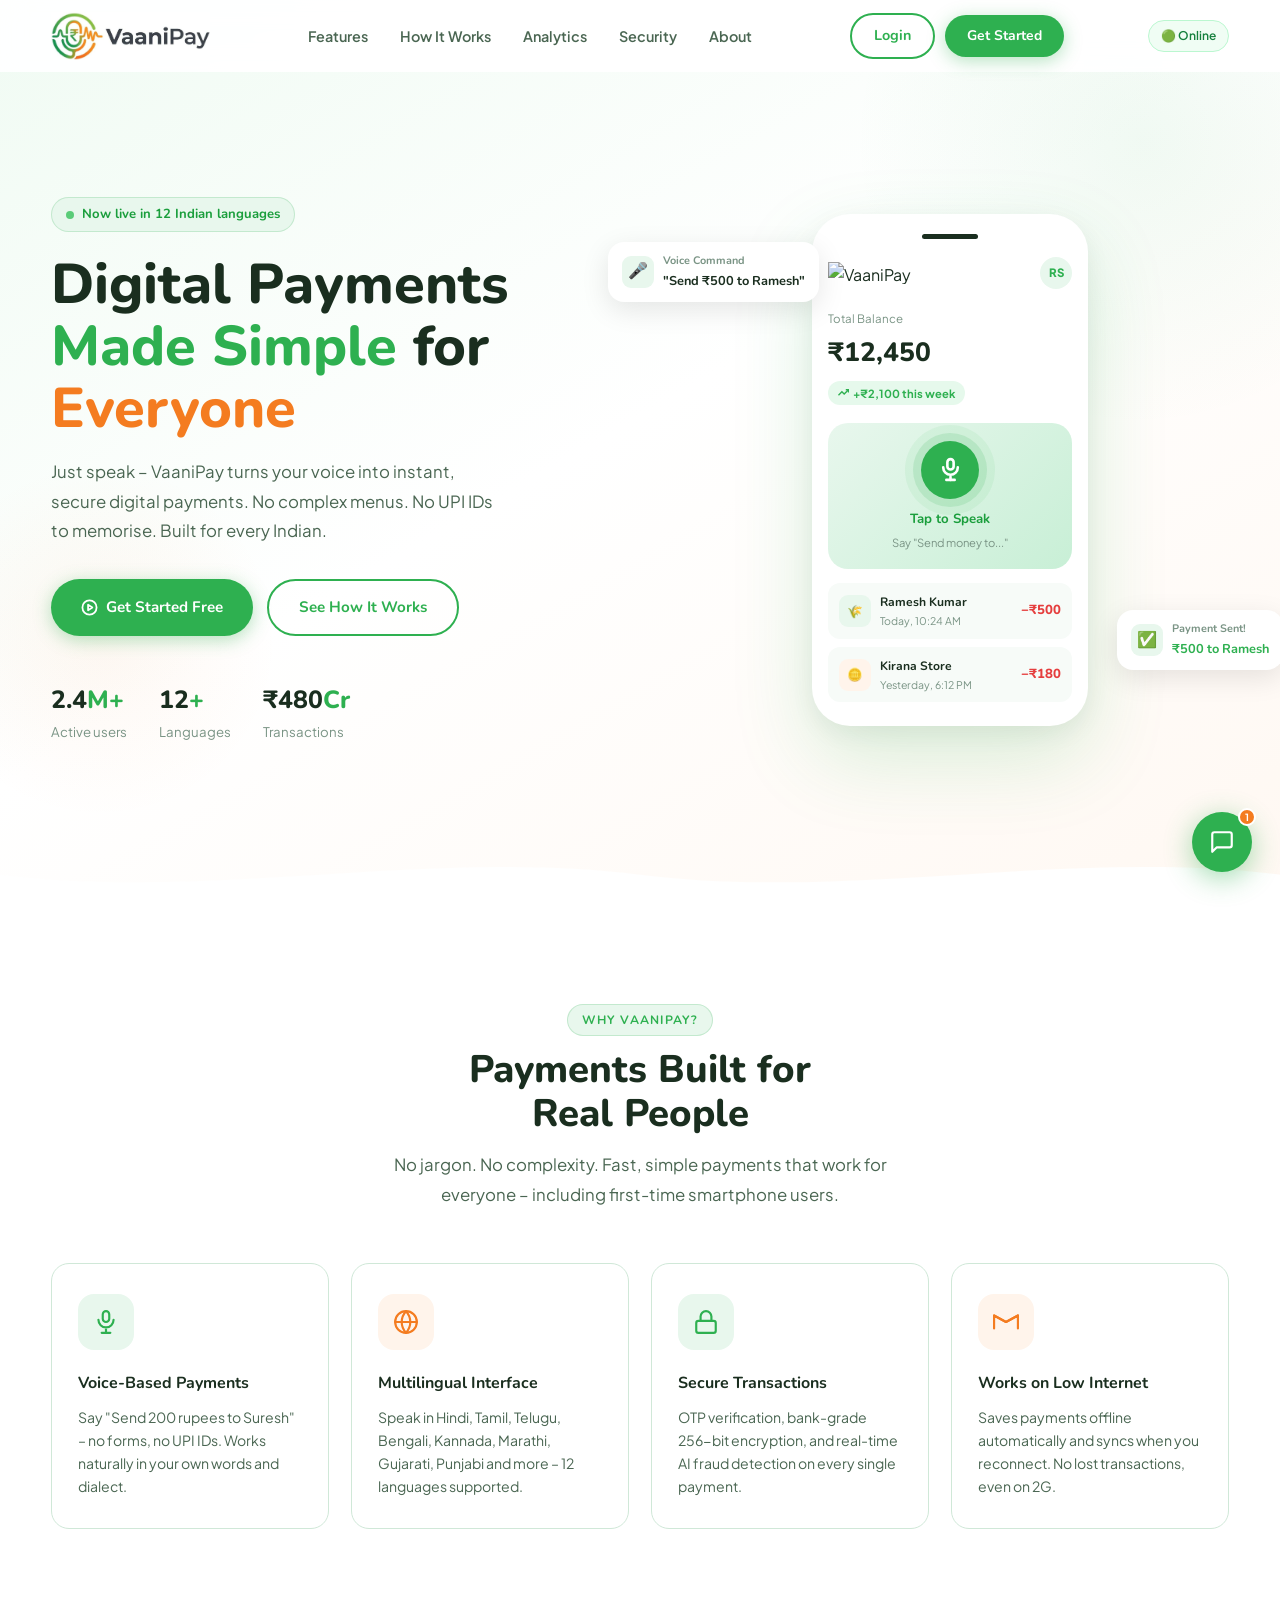
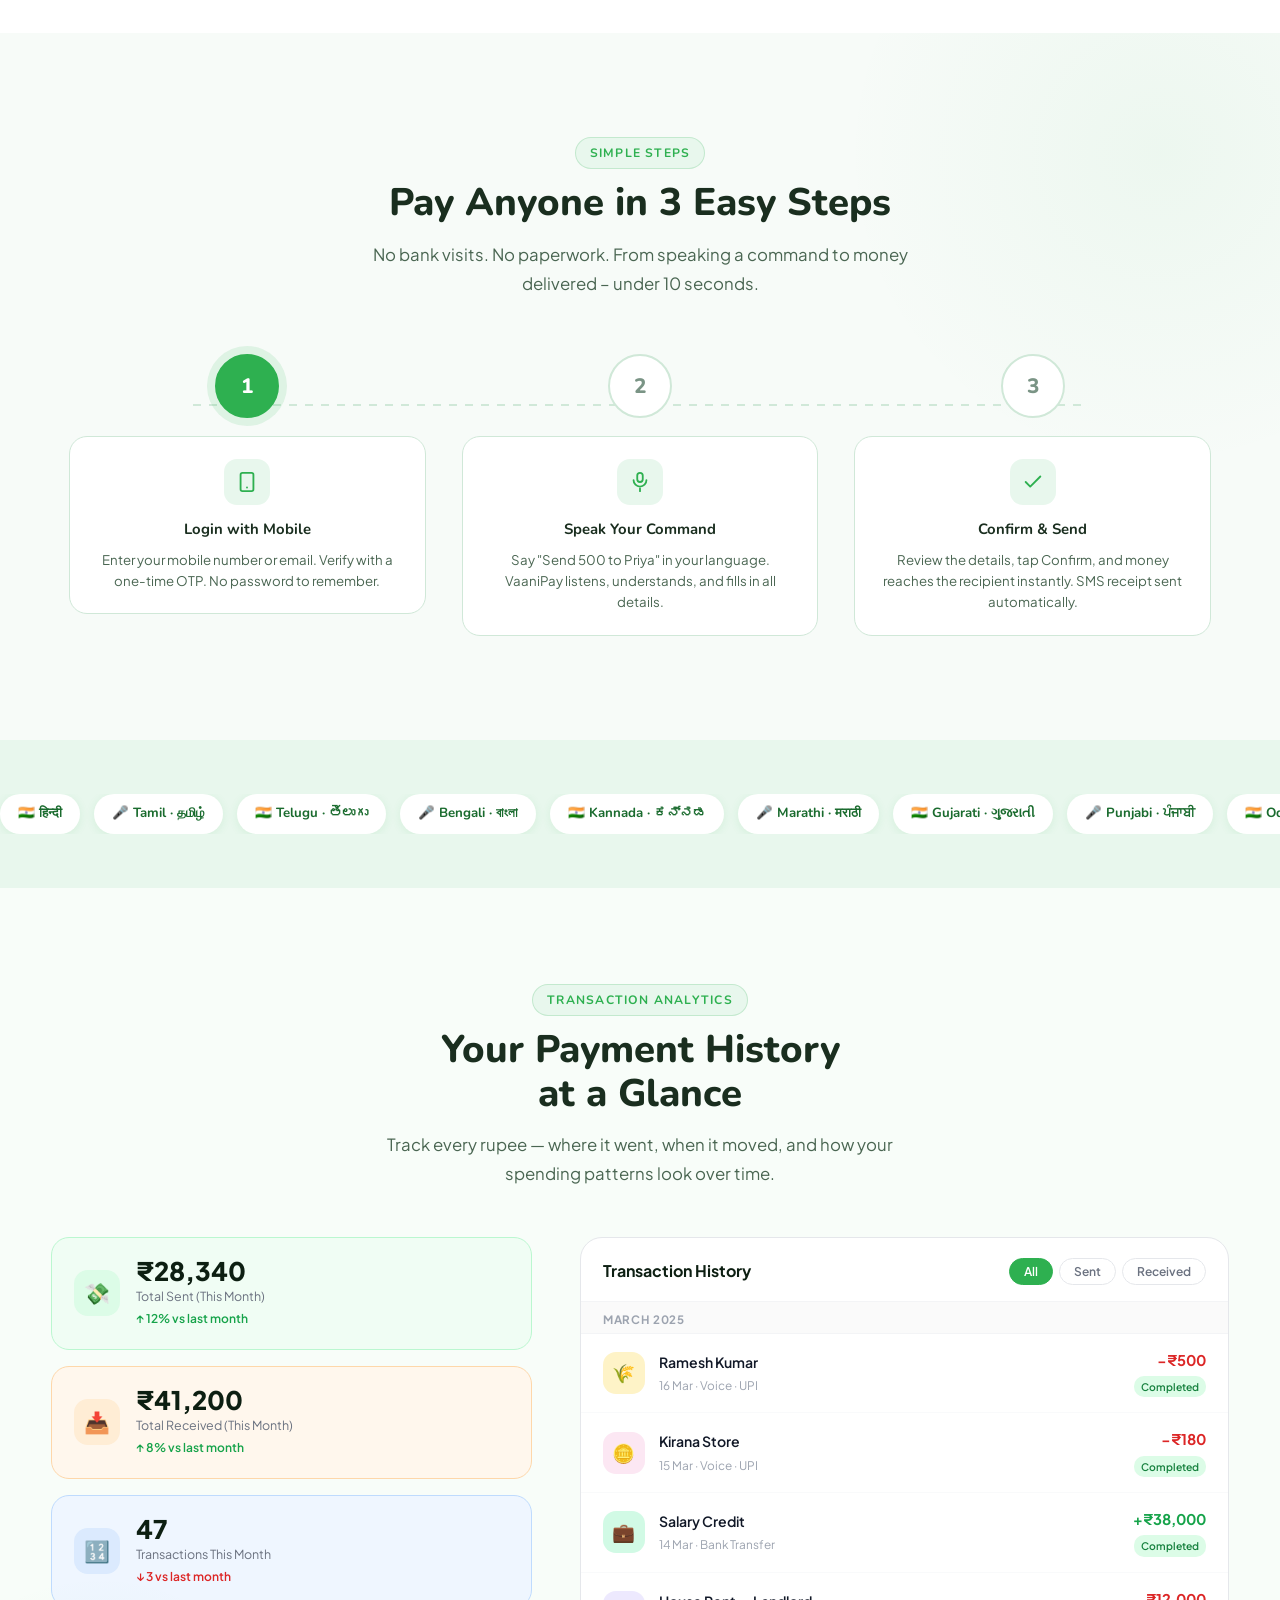
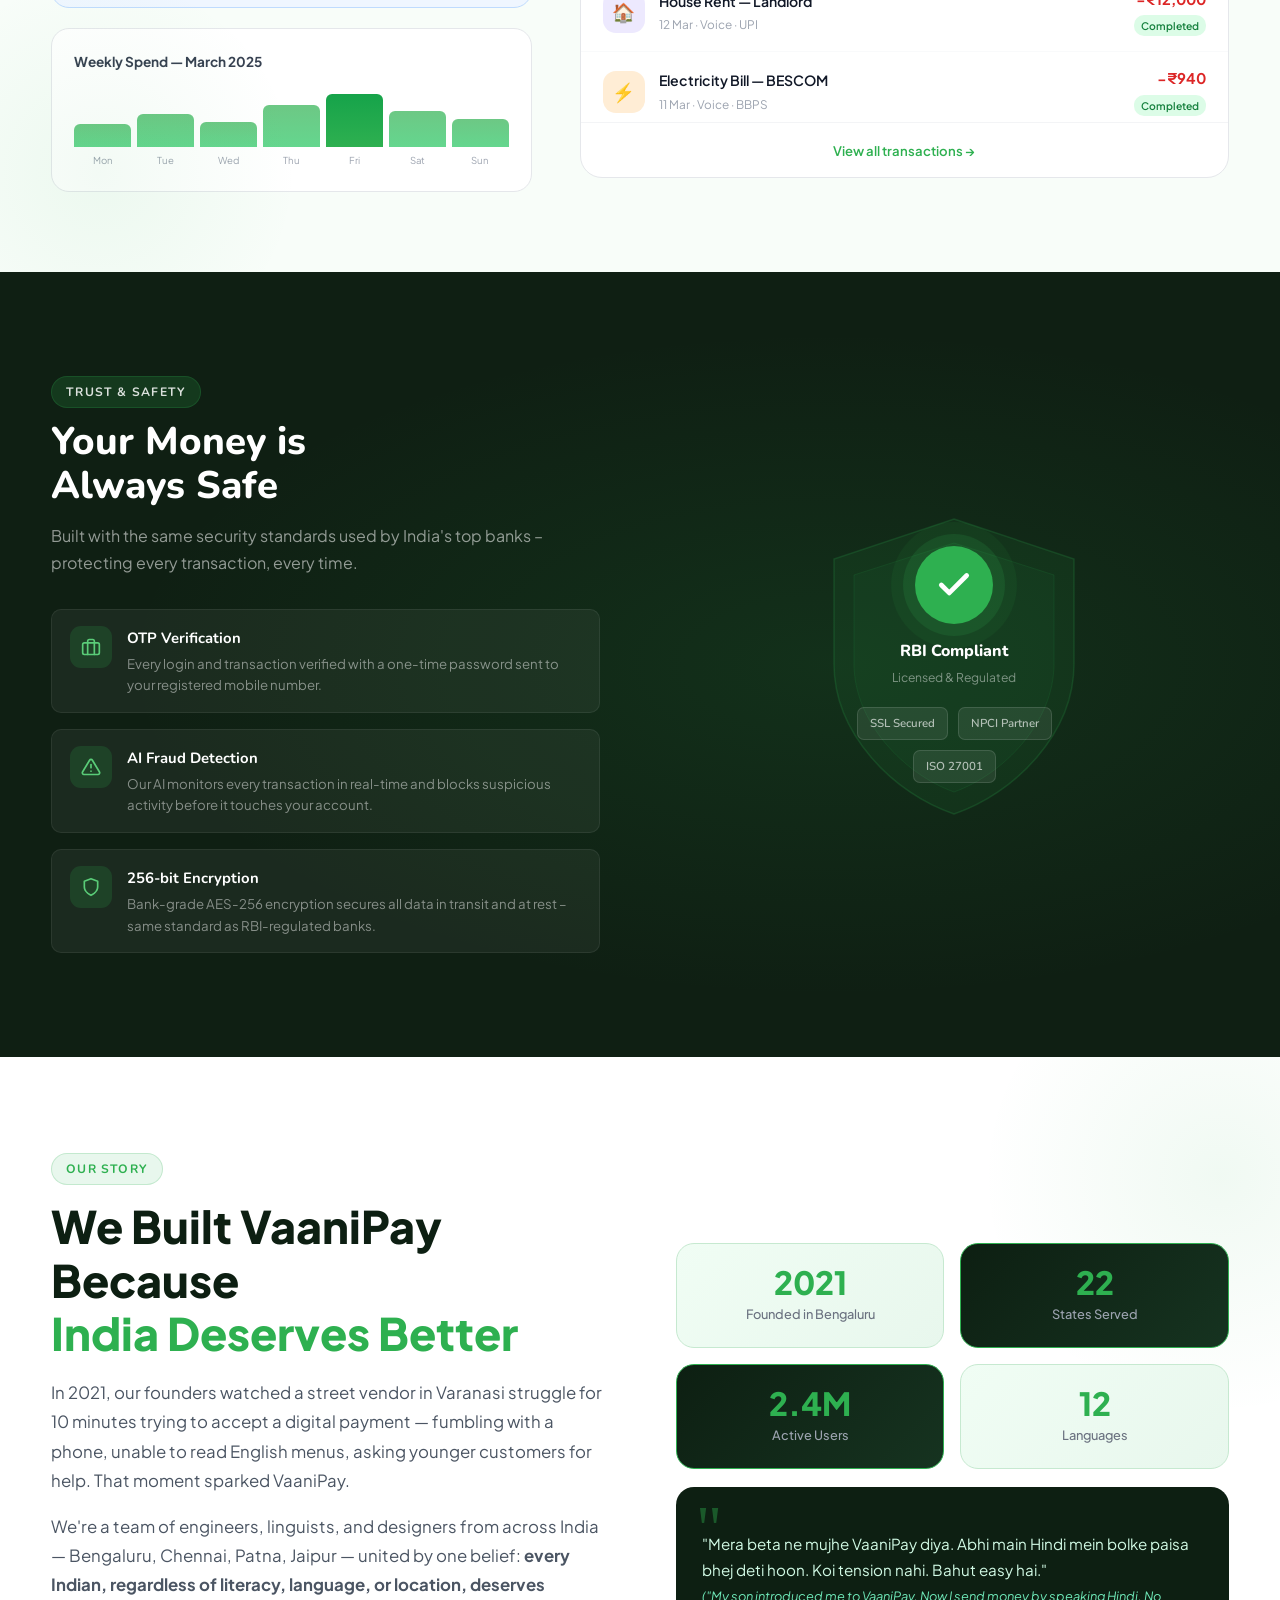
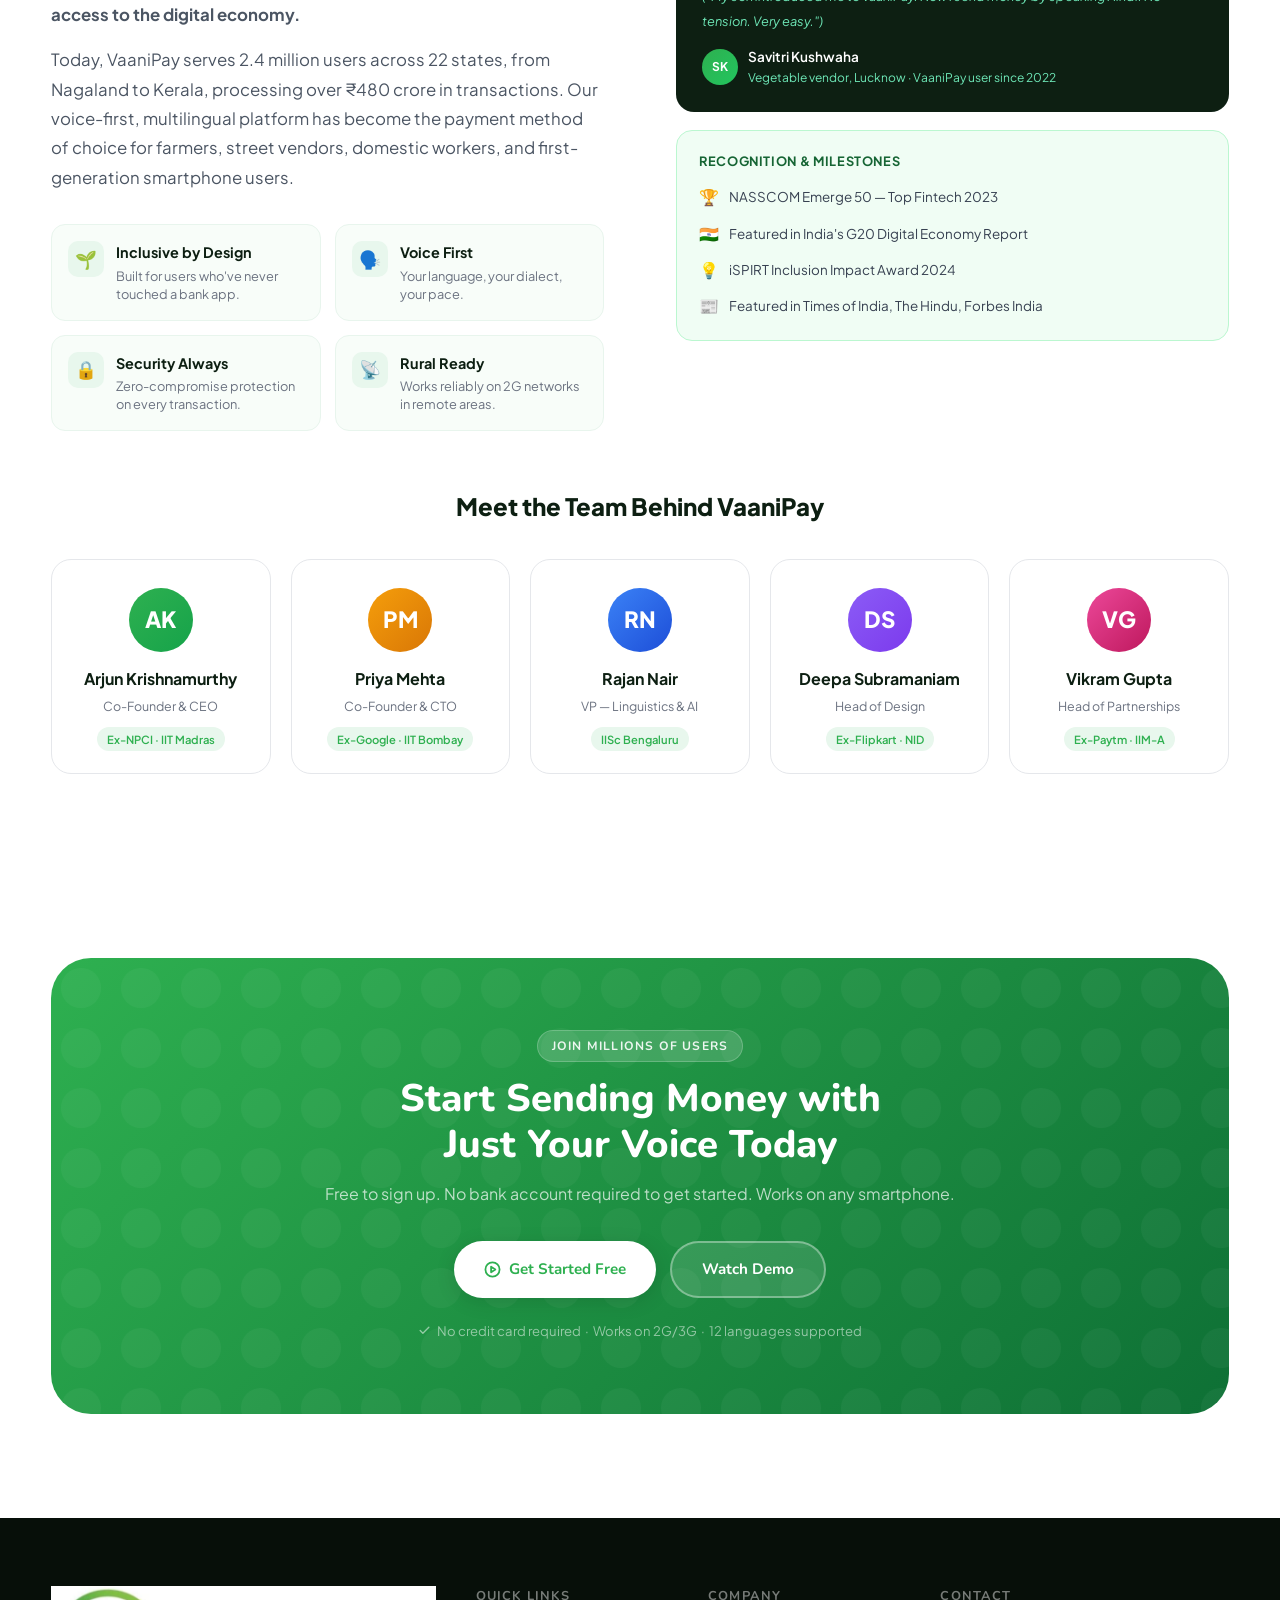
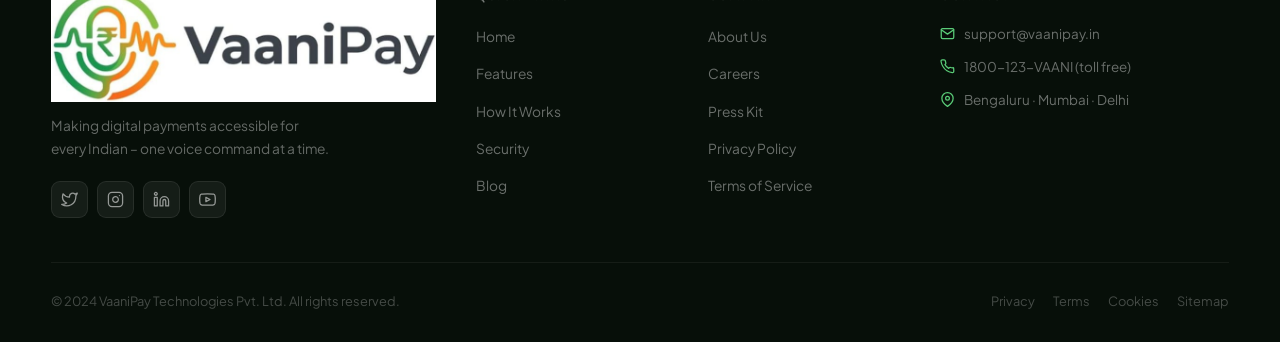
==== commit 5e46d799: "online offline status" ====
--- a/frontend/index.html
+++ b/frontend/index.html
@@ -3,44 +3,366 @@
 <head>
   <meta charset="UTF-8" />
   <meta name="viewport" content="width=device-width, initial-scale=1.0" />
-  <title>VaaniPay â€” Voice Payments for Everyone</title>
+  <title>VaaniPay – Voice Payments for Everyone</title>
   <link rel="preconnect" href="https://fonts.googleapis.com" />
   <link rel="preconnect" href="https://fonts.gstatic.com" crossorigin />
   <link href="https://fonts.googleapis.com/css2?family=Plus+Jakarta+Sans:wght@300;400;500;600;700;800&family=Nunito:wght@400;500;600;700;800&display=swap" rel="stylesheet" />
-  <!-- âœ… Link to external CSS file -->
-  <!-- <link rel="stylesheet" href="css/style.css" /> -->
-   <link rel="stylesheet" href="style.css">
-
+  <link rel="stylesheet" href="style.css">
+
+  <!-- About + Analytics inline styles -->
+  <style>
+    /* ══════════════════════════════════
+       ABOUT SECTION
+    ══════════════════════════════════ */
+    .about-sec {
+      padding: 96px 0 80px;
+      background: #fff;
+      position: relative;
+      overflow: hidden;
+    }
+    .about-sec::before {
+      content: '';
+      position: absolute;
+      top: -120px; right: -180px;
+      width: 480px; height: 480px;
+      background: radial-gradient(circle, rgba(46,176,80,0.07) 0%, transparent 70%);
+      border-radius: 50%;
+      pointer-events: none;
+    }
+    .about-inner {
+      display: grid;
+      grid-template-columns: 1fr 1fr;
+      gap: 72px;
+      align-items: center;
+    }
+    @media(max-width:860px){ .about-inner{ grid-template-columns:1fr; gap:40px; } }
+
+    .about-text .chip { margin-bottom: 14px; }
+    .about-h {
+      font-size: clamp(2rem, 3.5vw, 2.8rem);
+      font-weight: 800;
+      color: #0d1f12;
+      line-height: 1.2;
+      margin: 0 0 18px;
+    }
+    .about-h span { color: var(--g1, #2eb050); }
+    .about-p {
+      font-size: 1.05rem;
+      color: #4b5563;
+      line-height: 1.75;
+      margin-bottom: 16px;
+    }
+    .about-vals {
+      display: grid;
+      grid-template-columns: 1fr 1fr;
+      gap: 14px;
+      margin-top: 32px;
+    }
+    @media(max-width:520px){ .about-vals{ grid-template-columns:1fr; } }
+    .aval {
+      display: flex;
+      align-items: flex-start;
+      gap: 12px;
+      padding: 16px;
+      border: 1.5px solid #e8f5ed;
+      border-radius: 14px;
+      background: #f8fdf9;
+      transition: border-color 0.2s, box-shadow 0.2s;
+    }
+    .aval:hover { border-color: var(--g1,#2eb050); box-shadow: 0 4px 16px rgba(46,176,80,0.1); }
+    .aval-ic {
+      width: 36px; height: 36px;
+      background: #e8f7ed;
+      border-radius: 10px;
+      display: flex; align-items: center; justify-content: center;
+      flex-shrink: 0;
+      font-size: 1.1rem;
+    }
+    .aval-t { font-weight: 700; color: #0d1f12; font-size: 0.9rem; margin-bottom: 3px; }
+    .aval-d { font-size: 0.8rem; color: #6b7280; line-height: 1.4; }
+
+    /* Right side: Stats cards */
+    .about-vis {
+      display: flex;
+      flex-direction: column;
+      gap: 18px;
+    }
+    .about-stat-row {
+      display: grid;
+      grid-template-columns: 1fr 1fr;
+      gap: 16px;
+    }
+    .about-stat {
+      background: linear-gradient(135deg, #f0fdf4 0%, #e8f7ed 100%);
+      border: 1.5px solid #c6e9d0;
+      border-radius: 18px;
+      padding: 22px 20px;
+      text-align: center;
+    }
+    .about-stat.dark {
+      background: linear-gradient(135deg, #0d1f12 0%, #163320 100%);
+      border-color: #2eb050;
+    }
+    .about-stat.dark .ast-n { color: #2eb050; }
+    .about-stat.dark .ast-l { color: #9ca3af; }
+    .ast-n { font-size: 2rem; font-weight: 800; color: var(--g1,#2eb050); line-height: 1; margin-bottom: 6px; }
+    .ast-l { font-size: 0.8rem; color: #6b7280; font-weight: 500; }
+    .about-quote {
+      background: #0d1f12;
+      border-radius: 18px;
+      padding: 24px 26px;
+      color: #fff;
+      position: relative;
+    }
+    .about-quote::before {
+      content: '"';
+      position: absolute;
+      top: 10px; left: 20px;
+      font-size: 4rem;
+      color: var(--g1,#2eb050);
+      line-height: 1;
+      font-family: Georgia, serif;
+      opacity: 0.4;
+    }
+    .aq-text { font-size: 0.95rem; line-height: 1.65; color: #d1fae5; margin-bottom: 14px; padding-top: 20px; }
+    .aq-attr { display: flex; align-items: center; gap: 10px; }
+    .aq-av {
+      width: 36px; height: 36px; border-radius: 50%;
+      background: linear-gradient(135deg, #2eb050, #22c55e);
+      display: flex; align-items: center; justify-content: center;
+      font-size: 0.75rem; font-weight: 700; color: #fff;
+    }
+    .aq-nm { font-weight: 600; font-size: 0.85rem; color: #fff; }
+    .aq-role { font-size: 0.75rem; color: #6ee7b7; }
+
+    /* Team row */
+    .about-team {
+      margin-top: 56px;
+    }
+    .about-team-h {
+      text-align: center;
+      font-size: 1.5rem;
+      font-weight: 800;
+      color: #0d1f12;
+      margin-bottom: 32px;
+    }
+    .team-grid {
+      display: grid;
+      grid-template-columns: repeat(auto-fit, minmax(190px,1fr));
+      gap: 20px;
+    }
+    .team-card {
+      text-align: center;
+      padding: 28px 18px 22px;
+      border: 1.5px solid #e5e7eb;
+      border-radius: 20px;
+      background: #fff;
+      transition: border-color 0.2s, box-shadow 0.2s, transform 0.2s;
+    }
+    .team-card:hover { border-color: var(--g1,#2eb050); box-shadow: 0 8px 24px rgba(46,176,80,0.12); transform: translateY(-4px); }
+    .tm-av {
+      width: 64px; height: 64px;
+      border-radius: 50%;
+      margin: 0 auto 14px;
+      display: flex; align-items: center; justify-content: center;
+      font-size: 1.4rem; font-weight: 800; color: #fff;
+    }
+    .tm-nm { font-size: 1rem; font-weight: 700; color: #0d1f12; margin-bottom: 4px; }
+    .tm-role { font-size: 0.78rem; color: #6b7280; margin-bottom: 8px; }
+    .tm-tag {
+      display: inline-block;
+      background: #e8f7ed;
+      color: var(--g1,#2eb050);
+      font-size: 0.7rem; font-weight: 600;
+      padding: 3px 10px;
+      border-radius: 20px;
+    }
+
+    /* ══════════════════════════════════
+       ANALYTICS SECTION
+    ══════════════════════════════════ */
+    .analy-sec {
+      padding: 96px 0 80px;
+      background: #f8fdf9;
+      position: relative;
+      overflow: hidden;
+    }
+    .analy-sec::after {
+      content: '';
+      position: absolute;
+      bottom: -100px; left: -100px;
+      width: 400px; height: 400px;
+      background: radial-gradient(circle, rgba(46,176,80,0.06) 0%, transparent 70%);
+      border-radius: 50%;
+      pointer-events: none;
+    }
+    .analy-inner {
+      display: grid;
+      grid-template-columns: 1fr 1.35fr;
+      gap: 48px;
+      align-items: start;
+    }
+    @media(max-width:900px){ .analy-inner{ grid-template-columns:1fr; } }
+
+    /* Left summary cards */
+    .analy-summary { display: flex; flex-direction: column; gap: 16px; }
+    .analy-card {
+      background: #fff;
+      border: 1.5px solid #e5e7eb;
+      border-radius: 18px;
+      padding: 20px 22px;
+      display: flex; align-items: center; gap: 16px;
+      transition: box-shadow 0.2s;
+    }
+    .analy-card:hover { box-shadow: 0 6px 20px rgba(0,0,0,0.07); }
+    .analy-card.green { border-color: #bbf7d0; background: #f0fdf4; }
+    .analy-card.amber { border-color: #fed7aa; background: #fff7ed; }
+    .analy-card.blue  { border-color: #bfdbfe; background: #eff6ff; }
+    .ac-ic {
+      width: 46px; height: 46px; border-radius: 14px;
+      display: flex; align-items: center; justify-content: center; flex-shrink: 0;
+      font-size: 1.3rem;
+    }
+    .analy-card.green .ac-ic { background: #dcfce7; }
+    .analy-card.amber .ac-ic { background: #ffedd5; }
+    .analy-card.blue  .ac-ic { background: #dbeafe; }
+    .ac-val { font-size: 1.6rem; font-weight: 800; color: #0d1f12; line-height: 1; }
+    .ac-lbl { font-size: 0.78rem; color: #6b7280; margin-top: 3px; }
+    .ac-chg { font-size: 0.75rem; font-weight: 600; margin-top: 2px; }
+    .up { color: #16a34a; }
+    .dn { color: #dc2626; }
+
+    /* Mini bar chart */
+    .analy-chart {
+      background: #fff;
+      border: 1.5px solid #e5e7eb;
+      border-radius: 18px;
+      padding: 22px;
+      margin-top: 4px;
+    }
+    .chart-title { font-size: 0.85rem; font-weight: 700; color: #374151; margin-bottom: 14px; }
+    .bar-chart { display: flex; align-items: flex-end; gap: 6px; height: 60px; }
+    .bar {
+      flex: 1;
+      border-radius: 6px 6px 0 0;
+      background: linear-gradient(180deg, #2eb050, #22c55e);
+      opacity: 0.7;
+      transition: opacity 0.2s;
+      position: relative;
+    }
+    .bar:hover { opacity: 1; }
+    .bar.hi { opacity: 1; background: linear-gradient(180deg, #16a34a, #2eb050); }
+    .bar-labels { display: flex; gap: 6px; margin-top: 6px; }
+    .bar-labels span { flex: 1; text-align: center; font-size: 0.6rem; color: #9ca3af; }
+
+    /* Right: Transaction table */
+    .tx-panel {
+      background: #fff;
+      border: 1.5px solid #e5e7eb;
+      border-radius: 22px;
+      overflow: hidden;
+    }
+    .tx-panel-hdr {
+      padding: 20px 22px 16px;
+      border-bottom: 1px solid #f3f4f6;
+      display: flex; align-items: center; justify-content: space-between;
+      flex-wrap: wrap; gap: 10px;
+    }
+    .tx-panel-title { font-size: 1rem; font-weight: 700; color: #0d1f12; }
+    .tx-filters { display: flex; gap: 6px; flex-wrap: wrap; }
+    .tf {
+      padding: 5px 14px;
+      border-radius: 20px;
+      font-size: 0.75rem;
+      font-weight: 600;
+      border: 1.5px solid #e5e7eb;
+      background: #fff;
+      color: #6b7280;
+      cursor: pointer;
+      transition: all 0.15s;
+    }
+    .tf.active, .tf:hover { background: var(--g1,#2eb050); color: #fff; border-color: var(--g1,#2eb050); }
+    .tx-list { max-height: 420px; overflow-y: auto; }
+    .tx-list::-webkit-scrollbar { width: 4px; }
+    .tx-list::-webkit-scrollbar-thumb { background: #d1fae5; border-radius: 4px; }
+    .tx-row {
+      display: flex; align-items: center; gap: 14px;
+      padding: 14px 22px;
+      border-bottom: 1px solid #f9fafb;
+      transition: background 0.15s;
+      cursor: default;
+    }
+    .tx-row:hover { background: #f8fdf9; }
+    .tx-row:last-child { border-bottom: none; }
+    .tx-emoji {
+      width: 42px; height: 42px;
+      border-radius: 13px;
+      display: flex; align-items: center; justify-content: center;
+      font-size: 1.15rem; flex-shrink: 0;
+    }
+    .tx-info { flex: 1; min-width: 0; }
+    .tx-nm { font-size: 0.88rem; font-weight: 600; color: #111827; white-space: nowrap; overflow: hidden; text-overflow: ellipsis; }
+    .tx-sub { font-size: 0.74rem; color: #9ca3af; margin-top: 2px; }
+    .tx-right { text-align: right; flex-shrink: 0; }
+    .tx-amt { font-size: 0.92rem; font-weight: 700; }
+    .tx-amt.out { color: #dc2626; }
+    .tx-amt.in  { color: #16a34a; }
+    .tx-status {
+      font-size: 0.65rem; font-weight: 600;
+      padding: 2px 7px; border-radius: 10px; margin-top: 3px;
+      display: inline-block;
+    }
+    .tx-status.ok  { background: #dcfce7; color: #15803d; }
+    .tx-status.pend{ background: #fef9c3; color: #a16207; }
+    .tx-status.fail{ background: #fee2e2; color: #b91c1c; }
+    .tx-panel-foot {
+      padding: 14px 22px;
+      border-top: 1px solid #f3f4f6;
+      text-align: center;
+    }
+    .tx-more {
+      font-size: 0.82rem; color: var(--g1,#2eb050); font-weight: 600;
+      text-decoration: none; cursor: pointer;
+    }
+    .tx-more:hover { text-decoration: underline; }
+
+    /* Month badges in list */
+    .tx-month-badge {
+      padding: 8px 22px 4px;
+      font-size: 0.72rem;
+      font-weight: 700;
+      color: #9ca3af;
+      text-transform: uppercase;
+      letter-spacing: 0.07em;
+      background: #fafafa;
+      border-bottom: 1px solid #f3f4f6;
+    }
+  </style>
 </head>
 <body>
 
-  <!-- â•â•â•â•â•â•â•â•â•â•â•â•â•â•â•â•â•â•â•â•â•â•â•â•â•â•â•â•â•â•â•â•â•â•â•â•
+  <!-- ══════════════════════════════════
        NAVBAR
-  â•â•â•â•â•â•â•â•â•â•â•â•â•â•â•â•â•â•â•â•â•â•â•â•â•â•â•â•â•â•â•â•â•â•â•â• -->
-  <nav id= "nav">
+  ══════════════════════════════════ -->
+  <nav id="nav">
     <div class="wrap">
       <div class="nav-row">
-
-        <!-- âœ… REAL LOGO IMAGE from assets/logo.jpeg -->
         <a href="#home" class="nav-logo-link">
           <img src="icon.jpeg" alt="VaaniPay Logo" class="nav-logo-img" />
         </a>
-
-        <!-- Desktop Nav Links -->
         <ul class="nav-links">
           <li><a href="#features">Features</a></li>
           <li><a href="#how">How It Works</a></li>
+          <li><a href="#analy">Analytics</a></li>
           <li><a href="#security">Security</a></li>
           <li><a href="#about">About</a></li>
         </ul>
-
-        <!-- Desktop Buttons -->
         <div class="nav-right">
-          <a href="#" class="nav-login">Login</a>
-          <a href="#" class="btn btn-green nav-cta">Get Started</a>
-        </div>
-
-        <!-- Hamburger for mobile -->
+          <a href="login.html" class="nav-login">Login</a>
+          <a href="login.html" class="btn btn-green nav-cta">Get Started</a>
+        </div>
+        <!-- Online/Offline Status Badge -->
+        <div id="statusBadge" class="status-badge">🟢 Online</div>
         <button class="burger" id="burger" aria-label="Open menu">
           <span></span><span></span><span></span>
         </button>
@@ -50,30 +372,26 @@
 
   <!-- Mobile Menu Overlay -->
   <div class="mob-menu" id="mobMenu">
-    <button class="mob-x" id="mobX" aria-label="Close menu">âœ•</button>
+    <button class="mob-x" id="mobX" aria-label="Close menu">✕</button>
     <a href="#features" class="mob-link">Features</a>
     <a href="#how" class="mob-link">How It Works</a>
+    <a href="#analy" class="mob-link">Analytics</a>
     <a href="#security" class="mob-link">Security</a>
     <a href="#about" class="mob-link">About</a>
     <a href="#" class="btn btn-green" style="margin-top:12px">Get Started Free</a>
   </div>
 
-  <!-- â•â•â•â•â•â•â•â•â•â•â•â•â•â•â•â•â•â•â•â•â•â•â•â•â•â•â•â•â•â•â•â•â•â•â•â•
+  <!-- ══════════════════════════════════
        HERO SECTION
-  â•â•â•â•â•â•â•â•â•â•â•â•â•â•â•â•â•â•â•â•â•â•â•â•â•â•â•â•â•â•â•â•â•â•â•â• -->
+  ══════════════════════════════════ -->
   <section class="hero" id="home">
     <div class="hero-blob-a"></div>
     <div class="hero-blob-b"></div>
-
-    <!-- Bottom wave divider -->
     <svg class="hero-wave" viewBox="0 0 1440 60" xmlns="http://www.w3.org/2000/svg" preserveAspectRatio="none">
       <path d="M0,30 C240,60 480,0 720,30 C960,60 1200,0 1440,30 L1440,60 L0,60 Z" fill="#ffffff"/>
     </svg>
-
     <div class="wrap">
       <div class="hero-inner">
-
-        <!-- Left: Text Content -->
         <div class="hero-text">
           <div class="hero-badge">
             <div class="badge-dot"></div>
@@ -83,7 +401,7 @@
             Digital Payments <span class="hl">Made Simple</span> for <span class="ho">Everyone</span>
           </h1>
           <p class="body-lg hero-sub">
-            Just speak â€” VaaniPay turns your voice into instant, secure digital payments. No complex menus. No UPI IDs to memorise. Built for every Indian.
+            Just speak – VaaniPay turns your voice into instant, secure digital payments. No complex menus. No UPI IDs to memorise. Built for every Indian.
           </p>
           <div class="hero-btns">
             <a href="#" class="btn btn-green">
@@ -102,32 +420,26 @@
               <div class="stat-l">Languages</div>
             </div>
             <div class="stat-item">
-              <div class="stat-n">â‚¹480<em>Cr</em></div>
+              <div class="stat-n">₹480<em>Cr</em></div>
               <div class="stat-l">Transactions</div>
             </div>
           </div>
         </div>
-
-        <!-- Right: Phone Mockup -->
         <div class="hero-vis">
-          <!-- Floating chip 1 -->
           <div class="fc fc1">
-            <div class="fc-ic" style="background:#e8f7ed">ðŸŽ¤</div>
+            <div class="fc-ic" style="background:#e8f7ed">🎤</div>
             <div>
               <div class="fc-lbl">Voice Command</div>
-              <div class="fc-val">"Send â‚¹500 to Ramesh"</div>
-            </div>
-          </div>
-          <!-- Floating chip 2 -->
+              <div class="fc-val">"Send ₹500 to Ramesh"</div>
+            </div>
+          </div>
           <div class="fc fc2">
-            <div class="fc-ic" style="background:#e8f7ed">âœ…</div>
+            <div class="fc-ic" style="background:#e8f7ed">✅</div>
             <div>
               <div class="fc-lbl">Payment Sent!</div>
-              <div class="fc-val" style="color:var(--g1)">â‚¹500 to Ramesh</div>
-            </div>
-          </div>
-
-          <!-- Phone body -->
+              <div class="fc-val" style="color:var(--g1)">₹500 to Ramesh</div>
+            </div>
+          </div>
           <div class="phone">
             <div class="phone-bar"></div>
             <div class="phone-top">
@@ -135,12 +447,11 @@
               <div class="phone-av">RS</div>
             </div>
             <div class="p-bal-lbl">Total Balance</div>
-            <div class="p-bal">â‚¹12,450</div>
+            <div class="p-bal">₹12,450</div>
             <div class="p-up">
               <svg width="11" height="11" viewBox="0 0 24 24" fill="none" stroke="currentColor" stroke-width="3"><polyline points="23 6 13.5 15.5 8.5 10.5 1 18"/><polyline points="17 6 23 6 23 12"/></svg>
-              +â‚¹2,100 this week
-            </div>
-            <!-- Mic area -->
+              +₹2,100 this week
+            </div>
             <div class="p-mic-area">
               <div class="p-mic-btn" id="phoneMicBtn">
                 <svg width="25" height="25" viewBox="0 0 24 24" fill="none" stroke="white" stroke-width="2.5" stroke-linecap="round" stroke-linejoin="round">
@@ -153,60 +464,55 @@
               <div class="p-mic-t">Tap to Speak</div>
               <div class="p-mic-s">Say "Send money to..."</div>
             </div>
-            <!-- Transactions -->
             <div class="p-txs">
               <div class="p-tx">
-                <div class="p-tx-ic" style="background:#e8f7ed">ðŸŒ¾</div>
+                <div class="p-tx-ic" style="background:#e8f7ed">🌾</div>
                 <div class="p-tx-info">
                   <div class="p-tx-nm">Ramesh Kumar</div>
                   <div class="p-tx-tm">Today, 10:24 AM</div>
                 </div>
-                <div class="p-tx-am out">âˆ’â‚¹500</div>
+                <div class="p-tx-am out">−₹500</div>
               </div>
               <div class="p-tx">
-                <div class="p-tx-ic" style="background:#fff4eb">ðŸª</div>
+                <div class="p-tx-ic" style="background:#fff4eb">🪙</div>
                 <div class="p-tx-info">
                   <div class="p-tx-nm">Kirana Store</div>
                   <div class="p-tx-tm">Yesterday, 6:12 PM</div>
                 </div>
-                <div class="p-tx-am out">âˆ’â‚¹180</div>
-              </div>
-            </div>
-          </div>
-        </div>
-
+                <div class="p-tx-am out">−₹180</div>
+              </div>
+            </div>
+          </div>
+        </div>
       </div>
     </div>
   </section>
 
-  <!-- â•â•â•â•â•â•â•â•â•â•â•â•â•â•â•â•â•â•â•â•â•â•â•â•â•â•â•â•â•â•â•â•â•â•â•â•
+  <!-- ══════════════════════════════════
        FEATURES SECTION
-  â•â•â•â•â•â•â•â•â•â•â•â•â•â•â•â•â•â•â•â•â•â•â•â•â•â•â•â•â•â•â•â•â•â•â•â• -->
+  ══════════════════════════════════ -->
   <section class="features" id="features">
     <div class="wrap">
       <div class="tc rv">
         <span class="chip">Why VaaniPay?</span>
         <h2 class="h2" style="margin:12px 0 14px">Payments Built for<br>Real People</h2>
-        <p class="body-lg">No jargon. No complexity. Fast, simple payments that work for everyone â€” including first-time smartphone users.</p>
+        <p class="body-lg">No jargon. No complexity. Fast, simple payments that work for everyone – including first-time smartphone users.</p>
       </div>
       <div class="feat-grid">
-
         <div class="feat-card rv d1">
           <div class="feat-ic">
             <svg viewBox="0 0 24 24" fill="none" stroke="currentColor" stroke-width="2" stroke-linecap="round" stroke-linejoin="round"><path d="M12 2a3 3 0 0 0-3 3v4a3 3 0 0 0 6 0V5a3 3 0 0 0-3-3z"/><path d="M19 10a7 7 0 0 1-14 0"/><line x1="12" y1="19" x2="12" y2="22"/><line x1="8" y1="22" x2="16" y2="22"/></svg>
           </div>
           <div class="feat-title">Voice-Based Payments</div>
-          <p class="feat-desc">Say "Send 200 rupees to Suresh" â€” no forms, no UPI IDs. Works naturally in your own words and dialect.</p>
-        </div>
-
+          <p class="feat-desc">Say "Send 200 rupees to Suresh" – no forms, no UPI IDs. Works naturally in your own words and dialect.</p>
+        </div>
         <div class="feat-card o rv d2">
           <div class="feat-ic">
             <svg viewBox="0 0 24 24" fill="none" stroke="currentColor" stroke-width="2" stroke-linecap="round" stroke-linejoin="round"><circle cx="12" cy="12" r="10"/><line x1="2" y1="12" x2="22" y2="12"/><path d="M12 2a15.3 15.3 0 0 1 4 10 15.3 15.3 0 0 1-4 10 15.3 15.3 0 0 1-4-10 15.3 15.3 0 0 1 4-10z"/></svg>
           </div>
           <div class="feat-title">Multilingual Interface</div>
-          <p class="feat-desc">Speak in Hindi, Tamil, Telugu, Bengali, Kannada, Marathi, Gujarati, Punjabi and more â€” 12 languages supported.</p>
-        </div>
-
+          <p class="feat-desc">Speak in Hindi, Tamil, Telugu, Bengali, Kannada, Marathi, Gujarati, Punjabi and more – 12 languages supported.</p>
+        </div>
         <div class="feat-card rv d3">
           <div class="feat-ic">
             <svg viewBox="0 0 24 24" fill="none" stroke="currentColor" stroke-width="2" stroke-linecap="round" stroke-linejoin="round"><rect x="3" y="11" width="18" height="11" rx="2" ry="2"/><path d="M7 11V7a5 5 0 0 1 10 0v4"/></svg>
@@ -214,7 +520,6 @@
           <div class="feat-title">Secure Transactions</div>
           <p class="feat-desc">OTP verification, bank-grade 256-bit encryption, and real-time AI fraud detection on every single payment.</p>
         </div>
-
         <div class="feat-card o rv d4">
           <div class="feat-ic">
             <svg viewBox="0 0 24 24" fill="none" stroke="currentColor" stroke-width="2" stroke-linecap="round" stroke-linejoin="round"><path d="M1 6l11 6 11-6"/><path d="M1 18V6l11 6 11-6v12"/></svg>
@@ -222,20 +527,19 @@
           <div class="feat-title">Works on Low Internet</div>
           <p class="feat-desc">Saves payments offline automatically and syncs when you reconnect. No lost transactions, even on 2G.</p>
         </div>
-
       </div>
     </div>
   </section>
 
-  <!-- â•â•â•â•â•â•â•â•â•â•â•â•â•â•â•â•â•â•â•â•â•â•â•â•â•â•â•â•â•â•â•â•â•â•â•â•
+  <!-- ══════════════════════════════════
        HOW IT WORKS
-  â•â•â•â•â•â•â•â•â•â•â•â•â•â•â•â•â•â•â•â•â•â•â•â•â•â•â•â•â•â•â•â•â•â•â•â• -->
+  ══════════════════════════════════ -->
   <section class="how" id="how">
     <div class="wrap">
       <div class="tc rv">
         <span class="chip">Simple Steps</span>
         <h2 class="h2" style="margin:12px 0 14px">Pay Anyone in 3 Easy Steps</h2>
-        <p class="body-lg">No bank visits. No paperwork. From speaking a command to money delivered â€” under 10 seconds.</p>
+        <p class="body-lg">No bank visits. No paperwork. From speaking a command to money delivered – under 10 seconds.</p>
       </div>
       <div class="steps">
         <div class="step hi rv d1">
@@ -266,47 +570,293 @@
     </div>
   </section>
 
-  <!-- â•â•â•â•â•â•â•â•â•â•â•â•â•â•â•â•â•â•â•â•â•â•â•â•â•â•â•â•â•â•â•â•â•â•â•â•
+  <!-- ══════════════════════════════════
        LANGUAGE MARQUEE STRIP
-  â•â•â•â•â•â•â•â•â•â•â•â•â•â•â•â•â•â•â•â•â•â•â•â•â•â•â•â•â•â•â•â•â•â•â•â• -->
-  <div class="lang-sec" id="about">
+  ══════════════════════════════════ -->
+  <div class="lang-sec">
     <div style="overflow:hidden">
       <div class="lang-inner" id="langStrip">
-        <div class="lang-pill">ðŸ‡®ðŸ‡³ à¤¹à¤¿à¤¨à¥à¤¦à¥€</div>
-        <div class="lang-pill">ðŸŽ¤ Tamil Â· à®¤à®®à®¿à®´à¯</div>
-        <div class="lang-pill">ðŸ‡®ðŸ‡³ Telugu Â· à°¤à±†à°²à±à°—à±</div>
-        <div class="lang-pill">ðŸŽ¤ Bengali Â· à¦¬à¦¾à¦‚à¦²à¦¾</div>
-        <div class="lang-pill">ðŸ‡®ðŸ‡³ Kannada Â· à²•à²¨à³à²¨à²¡</div>
-        <div class="lang-pill">ðŸŽ¤ Marathi Â· à¤®à¤°à¤¾à¤ à¥€</div>
-        <div class="lang-pill">ðŸ‡®ðŸ‡³ Gujarati Â· àª—à«àªœàª°àª¾àª¤à«€</div>
-        <div class="lang-pill">ðŸŽ¤ Punjabi Â· à¨ªà©°à¨œà¨¾à¨¬à©€</div>
-        <div class="lang-pill">ðŸ‡®ðŸ‡³ Odia Â· à¬“à¬¡à¬¼à¬¿à¬†</div>
-        <div class="lang-pill">ðŸŽ¤ Malayalam Â· à´®à´²à´¯à´¾à´³à´‚</div>
-        <!-- Duplicate for seamless loop -->
-        <div class="lang-pill">ðŸ‡®ðŸ‡³ à¤¹à¤¿à¤¨à¥à¤¦à¥€</div>
-        <div class="lang-pill">ðŸŽ¤ Tamil Â· à®¤à®®à®¿à®´à¯</div>
-        <div class="lang-pill">ðŸ‡®ðŸ‡³ Telugu Â· à°¤à±†à°²à±à°—à±</div>
-        <div class="lang-pill">ðŸŽ¤ Bengali Â· à¦¬à¦¾à¦‚à¦²à¦¾</div>
-        <div class="lang-pill">ðŸ‡®ðŸ‡³ Kannada Â· à²•à²¨à³à²¨à²¡</div>
-        <div class="lang-pill">ðŸŽ¤ Marathi Â· à¤®à¤°à¤¾à¤ à¥€</div>
-        <div class="lang-pill">ðŸ‡®ðŸ‡³ Gujarati Â· àª—à«àªœàª°àª¾àª¤à«€</div>
-        <div class="lang-pill">ðŸŽ¤ Punjabi Â· à¨ªà©°à¨œà¨¾à¨¬à©€</div>
-        <div class="lang-pill">ðŸ‡®ðŸ‡³ Odia Â· à¬“à¨¡à¨¼à¨¿à¨†</div>
-        <div class="lang-pill">ðŸŽ¤ Malayalam Â· à´®à´²à´¯à´¾à´³à´‚</div>
+        <div class="lang-pill">🇮🇳 हिन्दी</div>
+        <div class="lang-pill">🎤 Tamil · தமிழ்</div>
+        <div class="lang-pill">🇮🇳 Telugu · తెలుగు</div>
+        <div class="lang-pill">🎤 Bengali · বাংলা</div>
+        <div class="lang-pill">🇮🇳 Kannada · ಕನ್ನಡ</div>
+        <div class="lang-pill">🎤 Marathi · मराठी</div>
+        <div class="lang-pill">🇮🇳 Gujarati · ગુજરાતી</div>
+        <div class="lang-pill">🎤 Punjabi · ਪੰਜਾਬੀ</div>
+        <div class="lang-pill">🇮🇳 Odia · ଓଡ଼ିଆ</div>
+        <div class="lang-pill">🎤 Malayalam · മലയാളം</div>
+        <div class="lang-pill">🇮🇳 हिन्दी</div>
+        <div class="lang-pill">🎤 Tamil · தமிழ்</div>
+        <div class="lang-pill">🇮🇳 Telugu · తెలుగు</div>
+        <div class="lang-pill">🎤 Bengali · বাংলা</div>
+        <div class="lang-pill">🇮🇳 Kannada · ಕನ್ನಡ</div>
+        <div class="lang-pill">🎤 Marathi · मराठी</div>
+        <div class="lang-pill">🇮🇳 Gujarati · ગુજરાતી</div>
+        <div class="lang-pill">🎤 Punjabi · ਪੰਜਾਬੀ</div>
+        <div class="lang-pill">🇮🇳 Odia · ଓଡ଼ିଆ</div>
+        <div class="lang-pill">🎤 Malayalam · മലയാളം</div>
       </div>
     </div>
   </div>
 
-  <!-- â•â•â•â•â•â•â•â•â•â•â•â•â•â•â•â•â•â•â•â•â•â•â•â•â•â•â•â•â•â•â•â•â•â•â•â•
+  <!-- ══════════════════════════════════
+       ANALYTICS SECTION  (NEW)
+  ══════════════════════════════════ -->
+  <section class="analy-sec" id="analy">
+    <div class="wrap">
+      <div class="tc rv">
+        <span class="chip">Transaction Analytics</span>
+        <h2 class="h2" style="margin:12px 0 14px">Your Payment History<br>at a Glance</h2>
+        <p class="body-lg">Track every rupee — where it went, when it moved, and how your spending patterns look over time.</p>
+      </div>
+
+      <div class="analy-inner" style="margin-top:48px">
+
+        <!-- Left: Summary + mini chart -->
+        <div class="analy-summary rv d1">
+
+          <div class="analy-card green">
+            <div class="ac-ic">💸</div>
+            <div>
+              <div class="ac-val">₹28,340</div>
+              <div class="ac-lbl">Total Sent (This Month)</div>
+              <div class="ac-chg up">↑ 12% vs last month</div>
+            </div>
+          </div>
+
+          <div class="analy-card amber">
+            <div class="ac-ic">📥</div>
+            <div>
+              <div class="ac-val">₹41,200</div>
+              <div class="ac-lbl">Total Received (This Month)</div>
+              <div class="ac-chg up">↑ 8% vs last month</div>
+            </div>
+          </div>
+
+          <div class="analy-card blue">
+            <div class="ac-ic">🔢</div>
+            <div>
+              <div class="ac-val">47</div>
+              <div class="ac-lbl">Transactions This Month</div>
+              <div class="ac-chg dn">↓ 3 vs last month</div>
+            </div>
+          </div>
+
+          <!-- Mini weekly bar chart -->
+          <div class="analy-chart rv d2">
+            <div class="chart-title">Weekly Spend — March 2025</div>
+            <div class="bar-chart">
+              <div class="bar" style="height:38%"></div>
+              <div class="bar" style="height:55%"></div>
+              <div class="bar" style="height:42%"></div>
+              <div class="bar" style="height:70%"></div>
+              <div class="bar hi" style="height:88%"></div>
+              <div class="bar" style="height:61%"></div>
+              <div class="bar" style="height:47%"></div>
+            </div>
+            <div class="bar-labels">
+              <span>Mon</span><span>Tue</span><span>Wed</span><span>Thu</span><span>Fri</span><span>Sat</span><span>Sun</span>
+            </div>
+          </div>
+        </div>
+
+        <!-- Right: Full transaction history -->
+        <div class="tx-panel rv d2">
+          <div class="tx-panel-hdr">
+            <div class="tx-panel-title">Transaction History</div>
+            <div class="tx-filters">
+              <button class="tf active" onclick="filterTx(this,'all')">All</button>
+              <button class="tf" onclick="filterTx(this,'sent')">Sent</button>
+              <button class="tf" onclick="filterTx(this,'received')">Received</button>
+            </div>
+          </div>
+
+          <div class="tx-list" id="txList">
+
+            <!-- March 2025 -->
+            <div class="tx-month-badge">March 2025</div>
+
+            <div class="tx-row" data-type="sent">
+              <div class="tx-emoji" style="background:#fef3c7">🌾</div>
+              <div class="tx-info">
+                <div class="tx-nm">Ramesh Kumar</div>
+                <div class="tx-sub">16 Mar · Voice · UPI</div>
+              </div>
+              <div class="tx-right">
+                <div class="tx-amt out">−₹500</div>
+                <span class="tx-status ok">Completed</span>
+              </div>
+            </div>
+
+            <div class="tx-row" data-type="sent">
+              <div class="tx-emoji" style="background:#fce7f3">🪙</div>
+              <div class="tx-info">
+                <div class="tx-nm">Kirana Store</div>
+                <div class="tx-sub">15 Mar · Voice · UPI</div>
+              </div>
+              <div class="tx-right">
+                <div class="tx-amt out">−₹180</div>
+                <span class="tx-status ok">Completed</span>
+              </div>
+            </div>
+
+            <div class="tx-row" data-type="received">
+              <div class="tx-emoji" style="background:#d1fae5">💼</div>
+              <div class="tx-info">
+                <div class="tx-nm">Salary Credit</div>
+                <div class="tx-sub">14 Mar · Bank Transfer</div>
+              </div>
+              <div class="tx-right">
+                <div class="tx-amt in">+₹38,000</div>
+                <span class="tx-status ok">Completed</span>
+              </div>
+            </div>
+
+            <div class="tx-row" data-type="sent">
+              <div class="tx-emoji" style="background:#ede9fe">🏠</div>
+              <div class="tx-info">
+                <div class="tx-nm">House Rent — Landlord</div>
+                <div class="tx-sub">12 Mar · Voice · UPI</div>
+              </div>
+              <div class="tx-right">
+                <div class="tx-amt out">−₹12,000</div>
+                <span class="tx-status ok">Completed</span>
+              </div>
+            </div>
+
+            <div class="tx-row" data-type="sent">
+              <div class="tx-emoji" style="background:#ffedd5">⚡</div>
+              <div class="tx-info">
+                <div class="tx-nm">Electricity Bill — BESCOM</div>
+                <div class="tx-sub">11 Mar · Voice · BBPS</div>
+              </div>
+              <div class="tx-right">
+                <div class="tx-amt out">−₹940</div>
+                <span class="tx-status ok">Completed</span>
+              </div>
+            </div>
+
+            <div class="tx-row" data-type="sent">
+              <div class="tx-emoji" style="background:#fef9c3">🛒</div>
+              <div class="tx-info">
+                <div class="tx-nm">BigBasket Order</div>
+                <div class="tx-sub">10 Mar · UPI · Auto</div>
+              </div>
+              <div class="tx-right">
+                <div class="tx-amt out">−₹1,450</div>
+                <span class="tx-status pend">Processing</span>
+              </div>
+            </div>
+
+            <div class="tx-row" data-type="received">
+              <div class="tx-emoji" style="background:#d1fae5">👨‍👩‍👦</div>
+              <div class="tx-info">
+                <div class="tx-nm">Priya Sharma</div>
+                <div class="tx-sub">9 Mar · Voice · UPI</div>
+              </div>
+              <div class="tx-right">
+                <div class="tx-amt in">+₹2,500</div>
+                <span class="tx-status ok">Completed</span>
+              </div>
+            </div>
+
+            <div class="tx-row" data-type="sent">
+              <div class="tx-emoji" style="background:#fee2e2">🏥</div>
+              <div class="tx-info">
+                <div class="tx-nm">Apollo Pharmacy</div>
+                <div class="tx-sub">7 Mar · Voice · UPI</div>
+              </div>
+              <div class="tx-right">
+                <div class="tx-amt out">−₹680</div>
+                <span class="tx-status ok">Completed</span>
+              </div>
+            </div>
+
+            <!-- February 2025 -->
+            <div class="tx-month-badge">February 2025</div>
+
+            <div class="tx-row" data-type="sent">
+              <div class="tx-emoji" style="background:#e0e7ff">📚</div>
+              <div class="tx-info">
+                <div class="tx-nm">Anand — School Fees</div>
+                <div class="tx-sub">28 Feb · Voice · NEFT</div>
+              </div>
+              <div class="tx-right">
+                <div class="tx-amt out">−₹4,200</div>
+                <span class="tx-status ok">Completed</span>
+              </div>
+            </div>
+
+            <div class="tx-row" data-type="sent">
+              <div class="tx-emoji" style="background:#fef3c7">🚌</div>
+              <div class="tx-info">
+                <div class="tx-nm">KSRTC Bus Pass</div>
+                <div class="tx-sub">25 Feb · Voice · UPI</div>
+              </div>
+              <div class="tx-right">
+                <div class="tx-amt out">−₹350</div>
+                <span class="tx-status ok">Completed</span>
+              </div>
+            </div>
+
+            <div class="tx-row" data-type="received">
+              <div class="tx-emoji" style="background:#d1fae5">💼</div>
+              <div class="tx-info">
+                <div class="tx-nm">Salary Credit</div>
+                <div class="tx-sub">14 Feb · Bank Transfer</div>
+              </div>
+              <div class="tx-right">
+                <div class="tx-amt in">+₹38,000</div>
+                <span class="tx-status ok">Completed</span>
+              </div>
+            </div>
+
+            <div class="tx-row" data-type="sent">
+              <div class="tx-emoji" style="background:#fce7f3">📱</div>
+              <div class="tx-info">
+                <div class="tx-nm">Jio Recharge</div>
+                <div class="tx-sub">5 Feb · Voice · UPI</div>
+              </div>
+              <div class="tx-right">
+                <div class="tx-amt out">−₹399</div>
+                <span class="tx-status ok">Completed</span>
+              </div>
+            </div>
+
+            <div class="tx-row" data-type="sent">
+              <div class="tx-emoji" style="background:#ede9fe">🍛</div>
+              <div class="tx-info">
+                <div class="tx-nm">Swiggy Order</div>
+                <div class="tx-sub">3 Feb · UPI · App</div>
+              </div>
+              <div class="tx-right">
+                <div class="tx-amt out">−₹320</div>
+                <span class="tx-status fail">Failed</span>
+              </div>
+            </div>
+
+          </div><!-- /tx-list -->
+
+          <div class="tx-panel-foot">
+            <a class="tx-more" href="#">View all transactions →</a>
+          </div>
+        </div><!-- /tx-panel -->
+
+      </div>
+    </div>
+  </section>
+
+  <!-- ══════════════════════════════════
        SECURITY SECTION
-  â•â•â•â•â•â•â•â•â•â•â•â•â•â•â•â•â•â•â•â•â•â•â•â•â•â•â•â•â•â•â•â•â•â•â•â• -->
+  ══════════════════════════════════ -->
   <section class="security" id="security">
     <div class="wrap">
       <div class="sec-inner">
         <div>
           <span class="chip sec-chip">Trust &amp; Safety</span>
           <h2 class="sec-h">Your Money is<br>Always Safe</h2>
-          <p class="sec-sub">Built with the same security standards used by India's top banks â€” protecting every transaction, every time.</p>
+          <p class="sec-sub">Built with the same security standards used by India's top banks – protecting every transaction, every time.</p>
           <div class="sec-items">
             <div class="sec-item rv d1">
               <div class="sec-ic"><svg viewBox="0 0 24 24" fill="none" stroke="currentColor" stroke-width="2" stroke-linecap="round" stroke-linejoin="round"><rect x="2" y="7" width="20" height="14" rx="2"/><path d="M16 21V5a2 2 0 0 0-2-2h-4a2 2 0 0 0-2 2v16"/></svg></div>
@@ -318,7 +868,7 @@
             </div>
             <div class="sec-item rv d3">
               <div class="sec-ic"><svg viewBox="0 0 24 24" fill="none" stroke="currentColor" stroke-width="2" stroke-linecap="round" stroke-linejoin="round"><path d="M12 22s8-4 8-10V5l-8-3-8 3v7c0 6 8 10 8 10z"/></svg></div>
-              <div><div class="sec-it">256-bit Encryption</div><div class="sec-id">Bank-grade AES-256 encryption secures all data in transit and at rest â€” same standard as RBI-regulated banks.</div></div>
+              <div><div class="sec-it">256-bit Encryption</div><div class="sec-id">Bank-grade AES-256 encryption secures all data in transit and at rest – same standard as RBI-regulated banks.</div></div>
             </div>
           </div>
         </div>
@@ -344,9 +894,155 @@
     </div>
   </section>
 
-  <!-- â•â•â•â•â•â•â•â•â•â•â•â•â•â•â•â•â•â•â•â•â•â•â•â•â•â•â•â•â•â•â•â•â•â•â•â•
+  <!-- ══════════════════════════════════
+       ABOUT SECTION  (NEW)
+  ══════════════════════════════════ -->
+  <section class="about-sec" id="about">
+    <div class="wrap">
+      <div class="about-inner">
+
+        <!-- Left: Story -->
+        <div class="about-text rv d1">
+          <span class="chip">Our Story</span>
+          <h2 class="about-h">We Built VaaniPay Because<br><span>India Deserves Better</span></h2>
+          <p class="about-p">
+            In 2021, our founders watched a street vendor in Varanasi struggle for 10 minutes trying to accept a digital payment — fumbling with a phone, unable to read English menus, asking younger customers for help. That moment sparked VaaniPay.
+          </p>
+          <p class="about-p">
+            We're a team of engineers, linguists, and designers from across India — Bengaluru, Chennai, Patna, Jaipur — united by one belief: <strong>every Indian, regardless of literacy, language, or location, deserves access to the digital economy.</strong>
+          </p>
+          <p class="about-p">
+            Today, VaaniPay serves 2.4 million users across 22 states, from Nagaland to Kerala, processing over ₹480 crore in transactions. Our voice-first, multilingual platform has become the payment method of choice for farmers, street vendors, domestic workers, and first-generation smartphone users.
+          </p>
+
+          <div class="about-vals">
+            <div class="aval rv d2">
+              <div class="aval-ic">🌱</div>
+              <div>
+                <div class="aval-t">Inclusive by Design</div>
+                <div class="aval-d">Built for users who've never touched a bank app.</div>
+              </div>
+            </div>
+            <div class="aval rv d3">
+              <div class="aval-ic">🗣️</div>
+              <div>
+                <div class="aval-t">Voice First</div>
+                <div class="aval-d">Your language, your dialect, your pace.</div>
+              </div>
+            </div>
+            <div class="aval rv d4">
+              <div class="aval-ic">🔒</div>
+              <div>
+                <div class="aval-t">Security Always</div>
+                <div class="aval-d">Zero-compromise protection on every transaction.</div>
+              </div>
+            </div>
+            <div class="aval rv d5">
+              <div class="aval-ic">📡</div>
+              <div>
+                <div class="aval-t">Rural Ready</div>
+                <div class="aval-d">Works reliably on 2G networks in remote areas.</div>
+              </div>
+            </div>
+          </div>
+        </div>
+
+        <!-- Right: Stats + quote -->
+        <div class="about-vis rv d2">
+          <div class="about-stat-row">
+            <div class="about-stat">
+              <div class="ast-n">2021</div>
+              <div class="ast-l">Founded in Bengaluru</div>
+            </div>
+            <div class="about-stat dark">
+              <div class="ast-n">22</div>
+              <div class="ast-l">States Served</div>
+            </div>
+            <div class="about-stat dark">
+              <div class="ast-n">2.4M</div>
+              <div class="ast-l">Active Users</div>
+            </div>
+            <div class="about-stat">
+              <div class="ast-n">12</div>
+              <div class="ast-l">Languages</div>
+            </div>
+          </div>
+
+          <div class="about-quote rv d3">
+            <p class="aq-text">
+              "Mera beta ne mujhe VaaniPay diya. Abhi main Hindi mein bolke paisa bhej deti hoon. Koi tension nahi. Bahut easy hai." <br><em style="font-size:0.8rem;color:#6ee7b7">("My son introduced me to VaaniPay. Now I send money by speaking Hindi. No tension. Very easy.")</em>
+            </p>
+            <div class="aq-attr">
+              <div class="aq-av">SK</div>
+              <div>
+                <div class="aq-nm">Savitri Kushwaha</div>
+                <div class="aq-role">Vegetable vendor, Lucknow · VaaniPay user since 2022</div>
+              </div>
+            </div>
+          </div>
+
+          <div style="background:#f0fdf4;border:1.5px solid #bbf7d0;border-radius:16px;padding:20px 22px;" class="rv d4">
+            <div style="font-size:0.8rem;font-weight:700;color:#166534;margin-bottom:12px;text-transform:uppercase;letter-spacing:0.05em">Recognition &amp; Milestones</div>
+            <div style="display:flex;flex-direction:column;gap:10px;">
+              <div style="display:flex;align-items:center;gap:10px;font-size:0.84rem;color:#374151">
+                <span style="color:#2eb050;font-size:1rem">🏆</span> NASSCOM Emerge 50 — Top Fintech 2023
+              </div>
+              <div style="display:flex;align-items:center;gap:10px;font-size:0.84rem;color:#374151">
+                <span style="font-size:1rem">🇮🇳</span> Featured in India's G20 Digital Economy Report
+              </div>
+              <div style="display:flex;align-items:center;gap:10px;font-size:0.84rem;color:#374151">
+                <span style="color:#2eb050;font-size:1rem">💡</span> iSPIRT Inclusion Impact Award 2024
+              </div>
+              <div style="display:flex;align-items:center;gap:10px;font-size:0.84rem;color:#374151">
+                <span style="font-size:1rem">📰</span> Featured in Times of India, The Hindu, Forbes India
+              </div>
+            </div>
+          </div>
+        </div>
+      </div>
+
+      <!-- Team -->
+      <div class="about-team rv">
+        <div class="about-team-h">Meet the Team Behind VaaniPay</div>
+        <div class="team-grid">
+          <div class="team-card rv d1">
+            <div class="tm-av" style="background:linear-gradient(135deg,#2eb050,#16a34a)">AK</div>
+            <div class="tm-nm">Arjun Krishnamurthy</div>
+            <div class="tm-role">Co-Founder &amp; CEO</div>
+            <div class="tm-tag">Ex-NPCI · IIT Madras</div>
+          </div>
+          <div class="team-card rv d2">
+            <div class="tm-av" style="background:linear-gradient(135deg,#f59e0b,#d97706)">PM</div>
+            <div class="tm-nm">Priya Mehta</div>
+            <div class="tm-role">Co-Founder &amp; CTO</div>
+            <div class="tm-tag">Ex-Google · IIT Bombay</div>
+          </div>
+          <div class="team-card rv d3">
+            <div class="tm-av" style="background:linear-gradient(135deg,#3b82f6,#1d4ed8)">RN</div>
+            <div class="tm-nm">Rajan Nair</div>
+            <div class="tm-role">VP — Linguistics &amp; AI</div>
+            <div class="tm-tag">IISc Bengaluru</div>
+          </div>
+          <div class="team-card rv d4">
+            <div class="tm-av" style="background:linear-gradient(135deg,#8b5cf6,#7c3aed)">DS</div>
+            <div class="tm-nm">Deepa Subramaniam</div>
+            <div class="tm-role">Head of Design</div>
+            <div class="tm-tag">Ex-Flipkart · NID</div>
+          </div>
+          <div class="team-card rv d5">
+            <div class="tm-av" style="background:linear-gradient(135deg,#ec4899,#be185d)">VG</div>
+            <div class="tm-nm">Vikram Gupta</div>
+            <div class="tm-role">Head of Partnerships</div>
+            <div class="tm-tag">Ex-Paytm · IIM-A</div>
+          </div>
+        </div>
+      </div>
+    </div>
+  </section>
+
+  <!-- ══════════════════════════════════
        CTA SECTION
-  â•â•â•â•â•â•â•â•â•â•â•â•â•â•â•â•â•â•â•â•â•â•â•â•â•â•â•â•â•â•â•â•â•â•â•â• -->
+  ══════════════════════════════════ -->
   <section class="cta-sec">
     <div class="wrap">
       <div class="cta-card rv">
@@ -362,21 +1058,21 @@
         </div>
         <p class="cta-note">
           <svg width="13" height="13" viewBox="0 0 24 24" fill="none" stroke="currentColor" stroke-width="2.5" stroke-linecap="round" stroke-linejoin="round"><polyline points="20 6 9 17 4 12"/></svg>
-          No credit card required &nbsp;Â·&nbsp; Works on 2G/3G &nbsp;Â·&nbsp; 12 languages supported
+          No credit card required &nbsp;·&nbsp; Works on 2G/3G &nbsp;·&nbsp; 12 languages supported
         </p>
       </div>
     </div>
   </section>
 
-  <!-- â•â•â•â•â•â•â•â•â•â•â•â•â•â•â•â•â•â•â•â•â•â•â•â•â•â•â•â•â•â•â•â•â•â•â•â•
+  <!-- ══════════════════════════════════
        FOOTER
-  â•â•â•â•â•â•â•â•â•â•â•â•â•â•â•â•â•â•â•â•â•â•â•â•â•â•â•â•â•â•â•â•â•â•â•â• -->
+  ══════════════════════════════════ -->
   <footer>
     <div class="wrap">
       <div class="ft-grid">
         <div class="ft-brand">
           <img src="icon.jpeg" alt="VaaniPay" class="ft-icon-img" />
-          <p class="ft-tagline">Making digital payments accessible for every Indian â€” one voice command at a time.</p>
+          <p class="ft-tagline">Making digital payments accessible for every Indian – one voice command at a time.</p>
           <div class="social-row">
             <a href="#" class="soc-a" aria-label="Twitter"><svg viewBox="0 0 24 24" fill="none" stroke="currentColor" stroke-width="1.8" stroke-linecap="round" stroke-linejoin="round"><path d="M23 3a10.9 10.9 0 0 1-3.14 1.53 4.48 4.48 0 0 0-7.86 3v1A10.66 10.66 0 0 1 3 4s-4 9 5 13a11.64 11.64 0 0 1-7 2c9 5 20 0 20-11.5a4.5 4.5 0 0 0-.08-.83A7.72 7.72 0 0 0 23 3z"/></svg></a>
             <a href="#" class="soc-a" aria-label="Instagram"><svg viewBox="0 0 24 24" fill="none" stroke="currentColor" stroke-width="1.8" stroke-linecap="round" stroke-linejoin="round"><rect x="2" y="2" width="20" height="20" rx="5" ry="5"/><path d="M16 11.37A4 4 0 1 1 12.63 8 4 4 0 0 1 16 11.37z"/><line x1="17.5" y1="6.5" x2="17.51" y2="6.5"/></svg></a>
@@ -397,7 +1093,7 @@
         <div>
           <div class="ft-col-h">Company</div>
           <ul class="ft-links">
-            <li><a href="#">About Us</a></li>
+            <li><a href="#about">About Us</a></li>
             <li><a href="#">Careers</a></li>
             <li><a href="#">Press Kit</a></li>
             <li><a href="#">Privacy Policy</a></li>
@@ -408,11 +1104,11 @@
           <div class="ft-col-h">Contact</div>
           <div class="ft-ci"><svg viewBox="0 0 24 24" fill="none" stroke="currentColor" stroke-width="2" stroke-linecap="round" stroke-linejoin="round"><path d="M4 4h16c1.1 0 2 .9 2 2v12c0 1.1-.9 2-2 2H4c-1.1 0-2-.9-2-2V6c0-1.1.9-2 2-2z"/><polyline points="22,6 12,13 2,6"/></svg>support@vaanipay.in</div>
           <div class="ft-ci"><svg viewBox="0 0 24 24" fill="none" stroke="currentColor" stroke-width="2" stroke-linecap="round" stroke-linejoin="round"><path d="M22 16.92v3a2 2 0 0 1-2.18 2 19.79 19.79 0 0 1-8.63-3.07A19.5 19.5 0 0 1 4.69 12 19.79 19.79 0 0 1 1.61 3.53 2 2 0 0 1 3.6 1.35h3a2 2 0 0 1 2 1.72 12.84 12.84 0 0 0 .7 2.81 2 2 0 0 1-.45 2.11L7.91 9a16 16 0 0 0 6 6l1.01-.91a2 2 0 0 1 2.11-.45 12.84 12.84 0 0 0 2.81.7A2 2 0 0 1 21.73 14z"/></svg>1800-123-VAANI (toll free)</div>
-          <div class="ft-ci"><svg viewBox="0 0 24 24" fill="none" stroke="currentColor" stroke-width="2" stroke-linecap="round" stroke-linejoin="round"><path d="M21 10c0 7-9 13-9 13s-9-6-9-13a9 9 0 0 1 18 0z"/><circle cx="12" cy="10" r="3"/></svg>Bengaluru Â· Mumbai Â· Delhi</div>
+          <div class="ft-ci"><svg viewBox="0 0 24 24" fill="none" stroke="currentColor" stroke-width="2" stroke-linecap="round" stroke-linejoin="round"><path d="M21 10c0 7-9 13-9 13s-9-6-9-13a9 9 0 0 1 18 0z"/><circle cx="12" cy="10" r="3"/></svg>Bengaluru · Mumbai · Delhi</div>
         </div>
       </div>
       <div class="ft-bot">
-        <span>Â© 2024 VaaniPay Technologies Pvt. Ltd. All rights reserved.</span>
+        <span>© 2024 VaaniPay Technologies Pvt. Ltd. All rights reserved.</span>
         <div class="ft-bot-links">
           <a href="#">Privacy</a>
           <a href="#">Terms</a>
@@ -423,11 +1119,10 @@
     </div>
   </footer>
 
-  <!-- â•â•â•â•â•â•â•â•â•â•â•â•â•â•â•â•â•â•â•â•â•â•â•â•â•â•â•â•â•â•â•â•â•â•â•â•
-       CHATBOT (Fixed Bottom-Right)
-  â•â•â•â•â•â•â•â•â•â•â•â•â•â•â•â•â•â•â•â•â•â•â•â•â•â•â•â•â•â•â•â•â•â•â•â• -->
+  <!-- ══════════════════════════════════
+       CHATBOT
+  ══════════════════════════════════ -->
   <div class="cb-fab" id="cbFab">
-    <!-- Chat Window -->
     <div class="cb-win" id="cbWin">
       <div class="cb-hdr">
         <div class="cb-av">
@@ -440,7 +1135,7 @@
       </div>
       <div class="cb-msgs" id="cbMsgs">
         <div class="msg bot">
-          <div class="bub">Namaste! ðŸ™ I'm Vaani. How can I help you with your payments today?</div>
+          <div class="bub">Namaste! 🙏 I'm Vaani. How can I help you with your payments today?</div>
           <div class="msg-t">Just now</div>
         </div>
       </div>
@@ -457,7 +1152,6 @@
         </button>
       </div>
     </div>
-    <!-- Toggle button -->
     <button class="cb-toggle" id="cbBtn" aria-label="Toggle chat">
       <svg class="ci-chat" viewBox="0 0 24 24" fill="none" stroke="currentColor" stroke-width="2" stroke-linecap="round" stroke-linejoin="round"><path d="M21 15a2 2 0 0 1-2 2H7l-4 4V5a2 2 0 0 1 2-2h14a2 2 0 0 1 2 2z"/></svg>
       <svg class="ci-close" viewBox="0 0 24 24" fill="none" stroke="currentColor" stroke-width="2.5" stroke-linecap="round" stroke-linejoin="round"><line x1="18" y1="6" x2="6" y2="18"/><line x1="6" y1="6" x2="18" y2="18"/></svg>
@@ -465,8 +1159,33 @@
     <div class="cb-notif" id="cbNotif">1</div>
   </div>
 
-  <!-- âœ… Link to external JS file â€” ALWAYS at bottom of body -->
   <script src="js/script.js"></script>
 
+  <!-- Transaction filter script -->
+  <script>
+    function filterTx(btn, type) {
+      // Update active button
+      document.querySelectorAll('.tf').forEach(function(b){ b.classList.remove('active'); });
+      btn.classList.add('active');
+      // Show/hide rows
+      document.querySelectorAll('#txList .tx-row').forEach(function(row) {
+        if (type === 'all' || row.dataset.type === type) {
+          row.style.display = '';
+        } else {
+          row.style.display = 'none';
+        }
+      });
+      // Hide month badges if no visible rows follow them
+      document.querySelectorAll('.tx-month-badge').forEach(function(badge) {
+        var next = badge.nextElementSibling;
+        var hasVisible = false;
+        while(next && !next.classList.contains('tx-month-badge')) {
+          if(next.classList.contains('tx-row') && next.style.display !== 'none') hasVisible = true;
+          next = next.nextElementSibling;
+        }
+        badge.style.display = hasVisible ? '' : 'none';
+      });
+    }
+  </script>
 </body>
 </html>
--- a/frontend/style.css
+++ b/frontend/style.css
@@ -266,3 +266,562 @@
 /* Stats row */
 .hero-stats { display: flex; gap: 32px; flex-wrap: wrap; }
 .stat-n {
+  font-family: 'Nunito', sans-serif; font-weight: 800;
+  font-size: 1.55rem; color: var(--text);
+}
+.stat-n em { color: var(--g1); font-style: normal; }
+.stat-l { font-size: .83rem; color: var(--muted); }
+
+/* â”€â”€ Phone Mockup â”€â”€ */
+.hero-vis { position: relative; display: flex; justify-content: center; }
+
+.phone {
+  width: 276px; background: #fff; border-radius: 38px;
+  padding: 20px 16px 24px;
+  box-shadow: 0 32px 80px rgba(46,176,80,.18), 0 8px 24px rgba(0,0,0,.06);
+  position: relative; z-index: 2;
+  animation: bob 5s ease-in-out infinite;
+}
+@keyframes bob {
+  0%, 100% { transform: translateY(0); }
+  50% { transform: translateY(-14px); }
+}
+
+.phone-bar {
+  width: 56px; height: 5px; background: #1a2e1f;
+  border-radius: 3px; margin: 0 auto 18px;
+}
+.phone-top {
+  display: flex; justify-content: space-between; align-items: center;
+  margin-bottom: 20px;
+}
+
+/* Logo inside phone */
+.phone-logo {
+  height: 22px; width: auto; object-fit: contain;
+}
+
+.phone-av {
+  width: 32px; height: 32px; background: var(--g3); border-radius: 50%;
+  display: flex; align-items: center; justify-content: center;
+  font-size: .72rem; font-weight: 800; color: var(--g1);
+}
+.p-bal-lbl { font-size: .72rem; color: var(--muted); margin-bottom: 3px; }
+.p-bal {
+  font-family: 'Nunito', sans-serif; font-weight: 800;
+  font-size: 1.65rem; color: var(--text); margin-bottom: 5px;
+}
+.p-up {
+  display: inline-flex; align-items: center; gap: 4px;
+  background: #e6f9ec; color: var(--g1); font-size: .7rem;
+  font-weight: 700; padding: 3px 10px; border-radius: 20px; margin-bottom: 18px;
+}
+
+/* Mic area inside phone */
+.p-mic-area {
+  background: linear-gradient(135deg, var(--g3), #c8efd6);
+  border-radius: 20px; padding: 18px; text-align: center; margin-bottom: 14px;
+}
+.p-mic-btn {
+  width: 58px; height: 58px; background: var(--g1); border-radius: 50%;
+  display: flex; align-items: center; justify-content: center;
+  margin: 0 auto 10px;
+  box-shadow: 0 0 0 8px rgba(46,176,80,.15), 0 0 0 16px rgba(46,176,80,.07);
+  animation: ring 2.5s ease-in-out infinite;
+  cursor: pointer; transition: transform .15s;
+}
+.p-mic-btn:hover { transform: scale(1.08); }
+@keyframes ring {
+  0%, 100% { box-shadow: 0 0 0 8px rgba(46,176,80,.15), 0 0 0 16px rgba(46,176,80,.07); }
+  50% { box-shadow: 0 0 0 12px rgba(46,176,80,.2), 0 0 0 22px rgba(46,176,80,.08); }
+}
+.p-mic-t { font-family: 'Nunito', sans-serif; font-weight: 700; font-size: .83rem; color: var(--g2); }
+.p-mic-s { font-size: .7rem; color: var(--muted); margin-top: 2px; }
+
+/* Transactions inside phone */
+.p-txs { display: flex; flex-direction: column; gap: 8px; }
+.p-tx {
+  display: flex; align-items: center; gap: 9px;
+  background: var(--off); border-radius: 12px; padding: 9px 11px;
+}
+.p-tx-ic {
+  width: 32px; height: 32px; border-radius: 9px;
+  display: flex; align-items: center; justify-content: center;
+  font-size: .78rem; flex-shrink: 0;
+}
+.p-tx-info { flex: 1; }
+.p-tx-nm { font-family: 'Nunito', sans-serif; font-weight: 700; font-size: .76rem; color: var(--text); }
+.p-tx-tm { font-size: .66rem; color: var(--muted); }
+.p-tx-am { font-family: 'Nunito', sans-serif; font-weight: 800; font-size: .82rem; }
+.out { color: #e53e3e; }
+.inn { color: var(--g1); }
+
+/* Floating info chips */
+.fc {
+  position: absolute; background: #fff; border-radius: 16px;
+  padding: 10px 14px; box-shadow: 0 8px 28px rgba(0,0,0,.10);
+  display: flex; align-items: center; gap: 9px;
+  font-family: 'Nunito', sans-serif; font-weight: 700; z-index: 3;
+}
+.fc1 { top: 28px; left: -64px; animation: ff 4s ease-in-out infinite; }
+.fc2 { bottom: 56px; right: -54px; animation: ff 4.5s ease-in-out infinite .5s; }
+@keyframes ff {
+  0%, 100% { transform: translateY(0); }
+  50% { transform: translateY(-9px); }
+}
+.fc-ic {
+  width: 32px; height: 32px; border-radius: 9px;
+  display: flex; align-items: center; justify-content: center; font-size: 1rem;
+}
+.fc-lbl { font-size: .68rem; color: var(--muted); margin-bottom: 1px; }
+.fc-val { font-size: .8rem; color: var(--text); }
+
+/* â•â•â•â•â•â•â•â•â•â•â•â•â•â•â•â•â•â•â•â•â•â•â•â•â•â•â•â•â•â•â•â•â•â•â•â•
+   FEATURES SECTION
+â•â•â•â•â•â•â•â•â•â•â•â•â•â•â•â•â•â•â•â•â•â•â•â•â•â•â•â•â•â•â•â•â•â•â•â• */
+.features { padding: 104px 0; background: #fff; }
+
+.feat-grid {
+  display: grid; grid-template-columns: repeat(auto-fit, minmax(240px, 1fr));
+  gap: 22px; margin-top: 54px;
+}
+
+.feat-card {
+  background: #fff; border-radius: var(--r-md);
+  padding: 30px 26px; border: 1.5px solid var(--border);
+  transition: transform .25s, box-shadow .25s, border-color .25s;
+  position: relative; overflow: hidden;
+}
+.feat-card::before {
+  content: ''; position: absolute; inset: 0;
+  background: linear-gradient(135deg, var(--g3), transparent 60%);
+  opacity: 0; transition: opacity .3s;
+}
+.feat-card:hover { transform: translateY(-6px); box-shadow: var(--sh-lg); border-color: rgba(46,176,80,.25); }
+.feat-card:hover::before { opacity: 1; }
+
+.feat-ic {
+  width: 56px; height: 56px; border-radius: 16px; background: var(--g3);
+  display: flex; align-items: center; justify-content: center;
+  margin-bottom: 20px; position: relative; z-index: 1;
+  transition: background .3s;
+}
+.feat-card:hover .feat-ic { background: var(--g1); }
+.feat-ic svg { width: 26px; height: 26px; color: var(--g1); transition: color .3s; }
+.feat-card:hover .feat-ic svg { color: #fff; }
+
+.feat-title { font-family: 'Nunito', sans-serif; font-weight: 700; font-size: 1rem; margin-bottom: 9px; position: relative; z-index: 1; }
+.feat-desc { font-size: .88rem; color: var(--mid); line-height: 1.65; position: relative; z-index: 1; }
+
+/* Orange variant */
+.feat-card.o .feat-ic { background: var(--o3); }
+.feat-card.o .feat-ic svg { color: var(--o1); }
+.feat-card.o:hover .feat-ic { background: var(--o1); }
+.feat-card.o:hover .feat-ic svg { color: #fff; }
+.feat-card.o:hover { border-color: rgba(244,124,32,.25); }
+.feat-card.o::before { background: linear-gradient(135deg, var(--o3), transparent 60%); }
+
+/* â•â•â•â•â•â•â•â•â•â•â•â•â•â•â•â•â•â•â•â•â•â•â•â•â•â•â•â•â•â•â•â•â•â•â•â•
+   HOW IT WORKS
+â•â•â•â•â•â•â•â•â•â•â•â•â•â•â•â•â•â•â•â•â•â•â•â•â•â•â•â•â•â•â•â•â•â•â•â• */
+.how { padding: 104px 0; background: var(--off); position: relative; overflow: hidden; }
+.how::before {
+  content: ''; position: absolute; width: 640px; height: 640px; border-radius: 50%;
+  background: radial-gradient(circle, rgba(46,176,80,.05) 0%, transparent 70%);
+  top: -200px; right: -200px; pointer-events: none;
+}
+
+.steps {
+  display: grid; grid-template-columns: repeat(auto-fit, minmax(210px, 1fr));
+  gap: 0; margin-top: 56px; position: relative;
+}
+/* Dashed connector line between steps */
+.steps::before {
+  content: ''; position: absolute; top: 50px; left: 12%; right: 12%; height: 2px;
+  background: repeating-linear-gradient(90deg, var(--border) 0, var(--border) 8px, transparent 8px, transparent 16px);
+  z-index: 0;
+}
+
+.step { padding: 0 18px; text-align: center; position: relative; z-index: 1; }
+.step-n {
+  width: 64px; height: 64px; border-radius: 50%; background: #fff;
+  border: 2px solid var(--border);
+  display: flex; align-items: center; justify-content: center;
+  font-family: 'Nunito', sans-serif; font-weight: 800; font-size: 1.3rem; color: var(--muted);
+  margin: 0 auto 18px; transition: all .3s;
+}
+.step.hi .step-n {
+  background: var(--g1); border-color: var(--g1); color: #fff;
+  box-shadow: 0 0 0 8px rgba(46,176,80,.12);
+}
+
+.step-box {
+  background: #fff; border-radius: var(--r-md);
+  padding: 22px; border: 1.5px solid var(--border);
+  transition: box-shadow .25s, border-color .25s;
+}
+.step-box:hover { box-shadow: var(--sh-g); border-color: rgba(46,176,80,.2); }
+
+.step-ic {
+  width: 46px; height: 46px; border-radius: 13px; background: var(--g3);
+  display: flex; align-items: center; justify-content: center; margin: 0 auto 12px;
+}
+.step-ic svg { width: 22px; height: 22px; color: var(--g1); }
+.step-title { font-family: 'Nunito', sans-serif; font-weight: 700; font-size: .93rem; margin-bottom: 7px; }
+.step-desc { font-size: .83rem; color: var(--mid); line-height: 1.6; }
+
+/* â•â•â•â•â•â•â•â•â•â•â•â•â•â•â•â•â•â•â•â•â•â•â•â•â•â•â•â•â•â•â•â•â•â•â•â•
+   LANGUAGE MARQUEE STRIP
+â•â•â•â•â•â•â•â•â•â•â•â•â•â•â•â•â•â•â•â•â•â•â•â•â•â•â•â•â•â•â•â•â•â•â•â• */
+.lang-sec { padding: 54px 0; background: var(--g3); overflow: hidden; }
+
+.lang-inner {
+  display: flex; gap: 14px;
+  animation: marquee 22s linear infinite;
+  width: max-content; white-space: nowrap;
+}
+.lang-inner:hover { animation-play-state: paused; }
+@keyframes marquee {
+  from { transform: translateX(0); }
+  to { transform: translateX(-50%); }
+}
+
+.lang-pill {
+  display: inline-flex; align-items: center; gap: 7px;
+  background: #fff; border-radius: 50px;
+  padding: 9px 18px; font-family: 'Nunito', sans-serif; font-weight: 700;
+  font-size: .83rem; color: #1a6b2e; white-space: nowrap;
+  box-shadow: 0 2px 10px rgba(46,176,80,.1);
+}
+
+/* â•â•â•â•â•â•â•â•â•â•â•â•â•â•â•â•â•â•â•â•â•â•â•â•â•â•â•â•â•â•â•â•â•â•â•â•
+   SECURITY SECTION
+â•â•â•â•â•â•â•â•â•â•â•â•â•â•â•â•â•â•â•â•â•â•â•â•â•â•â•â•â•â•â•â•â•â•â•â• */
+.security {
+  padding: 104px 0; background: var(--dark);
+  position: relative; overflow: hidden;
+}
+.security::before {
+  content: ''; position: absolute; inset: 0;
+  background: radial-gradient(ellipse at 65% 50%, rgba(46,176,80,.12) 0%, transparent 60%);
+}
+
+.sec-inner {
+  display: grid; grid-template-columns: 1fr 1fr;
+  gap: 80px; align-items: center; position: relative; z-index: 1;
+}
+
+.sec-chip { background: rgba(46,176,80,.18); color: rgba(255,255,255,.85); }
+.sec-h {
+  font-family: 'Nunito', sans-serif; font-weight: 800;
+  font-size: clamp(1.7rem, 3vw, 2.5rem); line-height: 1.15;
+  color: #fff; margin: 12px 0 14px;
+}
+.sec-sub { font-size: 1rem; color: rgba(255,255,255,.55); line-height: 1.7; margin-bottom: 32px; }
+
+.sec-items { display: flex; flex-direction: column; gap: 16px; }
+.sec-item {
+  display: flex; align-items: flex-start; gap: 15px;
+  background: rgba(255,255,255,.05); border-radius: var(--r-sm);
+  padding: 16px 18px; border: 1px solid rgba(255,255,255,.07);
+  transition: background .2s, border-color .2s;
+}
+.sec-item:hover { background: rgba(255,255,255,.08); border-color: rgba(46,176,80,.3); }
+
+.sec-ic {
+  width: 42px; height: 42px; flex-shrink: 0; border-radius: 11px;
+  background: rgba(46,176,80,.18);
+  display: flex; align-items: center; justify-content: center;
+}
+.sec-ic svg { width: 20px; height: 20px; color: var(--g4); }
+.sec-it { font-family: 'Nunito', sans-serif; font-weight: 700; font-size: .93rem; color: #fff; margin-bottom: 3px; }
+.sec-id { font-size: .83rem; color: rgba(255,255,255,.47); line-height: 1.6; }
+
+/* Shield graphic */
+.sec-vis { display: flex; justify-content: center; align-items: center; }
+.shield-wrap {
+  width: 270px; height: 310px; position: relative;
+  display: flex; align-items: center; justify-content: center;
+}
+.shield-svg { position: absolute; width: 100%; height: 100%; }
+.shield-cnt { position: relative; z-index: 2; text-align: center; }
+.shield-chk {
+  width: 78px; height: 78px; background: var(--g1); border-radius: 50%;
+  display: flex; align-items: center; justify-content: center; margin: 0 auto 14px;
+  box-shadow: 0 0 0 12px rgba(46,176,80,.15), 0 0 0 24px rgba(46,176,80,.07);
+}
+.shield-chk svg { width: 38px; height: 38px; color: #fff; }
+.shield-lb { font-family: 'Nunito', sans-serif; font-weight: 800; font-size: 1rem; color: #fff; }
+.shield-sl { font-size: .76rem; color: rgba(255,255,255,.45); margin-top: 3px; }
+.badges { display: flex; gap: 10px; justify-content: center; margin-top: 20px; flex-wrap: wrap; }
+.badge-item {
+  background: rgba(255,255,255,.08); border: 1px solid rgba(255,255,255,.12);
+  border-radius: 7px; padding: 6px 12px;
+  font-family: 'Nunito', sans-serif; font-weight: 600; font-size: .72rem;
+  color: rgba(255,255,255,.65);
+}
+
+/* â•â•â•â•â•â•â•â•â•â•â•â•â•â•â•â•â•â•â•â•â•â•â•â•â•â•â•â•â•â•â•â•â•â•â•â•
+   CTA SECTION
+â•â•â•â•â•â•â•â•â•â•â•â•â•â•â•â•â•â•â•â•â•â•â•â•â•â•â•â•â•â•â•â•â•â•â•â• */
+.cta-sec { padding: 104px 0; background: #fff; }
+
+.cta-card {
+  background: linear-gradient(135deg, var(--g1) 0%, #0e7035 100%);
+  border-radius: var(--r-xl); padding: 72px 56px;
+  text-align: center; position: relative; overflow: hidden;
+}
+.cta-card::before {
+  content: ''; position: absolute; inset: 0;
+  background: url("data:image/svg+xml,%3Csvg width='60' height='60' viewBox='0 0 60 60' xmlns='http://www.w3.org/2000/svg'%3E%3Cg fill='%23ffffff' fill-opacity='0.04'%3E%3Ccircle cx='30' cy='30' r='20'/%3E%3C/g%3E%3C/svg%3E");
+}
+.cta-card > * { position: relative; z-index: 1; }
+
+.cta-chip {
+  background: rgba(255,255,255,.15); color: rgba(255,255,255,.9);
+  border: 1px solid rgba(255,255,255,.2);
+}
+.cta-h {
+  font-family: 'Nunito', sans-serif; font-weight: 800;
+  font-size: clamp(1.8rem, 3vw, 2.7rem);
+  color: #fff; line-height: 1.2; margin: 14px 0 12px;
+}
+.cta-sub { font-size: 1rem; color: rgba(255,255,255,.7); margin-bottom: 34px; }
+.cta-btns { display: flex; gap: 14px; justify-content: center; flex-wrap: wrap; }
+.cta-note {
+  margin-top: 22px; font-size: .82rem; color: rgba(255,255,255,.52);
+  display: flex; align-items: center; justify-content: center; gap: 6px;
+}
+
+/* â•â•â•â•â•â•â•â•â•â•â•â•â•â•â•â•â•â•â•â•â•â•â•â•â•â•â•â•â•â•â•â•â•â•â•â•
+   FOOTER
+â•â•â•â•â•â•â•â•â•â•â•â•â•â•â•â•â•â•â•â•â•â•â•â•â•â•â•â•â•â•â•â•â•â•â•â• */
+footer { background: #070f09; padding: 68px 0 30px; }
+
+.ft-grid {
+  display: grid; grid-template-columns: 2fr 1fr 1fr 1.5fr;
+  gap: 40px; padding-bottom: 44px;
+  border-bottom: 1px solid rgba(255,255,255,.06);
+  margin-bottom: 28px;
+}
+
+.ft-logo-img {
+  height: 42px; width: auto; object-fit: contain;
+  filter: brightness(0) invert(1) sepia(1) saturate(2) hue-rotate(100deg);
+  /* Makes logo visible on dark footer â€” adjust if needed */
+  opacity: .85;
+}
+
+.ft-tagline { font-size: .86rem; color: rgba(255,255,255,.38); line-height: 1.7; margin: 12px 0 20px; max-width: 280px; }
+
+.social-row { display: flex; gap: 9px; }
+.soc-a {
+  width: 37px; height: 37px; border-radius: 9px;
+  background: rgba(255,255,255,.06); border: 1px solid rgba(255,255,255,.08);
+  display: flex; align-items: center; justify-content: center;
+  transition: background .2s, border-color .2s;
+}
+.soc-a:hover { background: rgba(46,176,80,.25); border-color: rgba(46,176,80,.4); }
+.soc-a svg { width: 17px; height: 17px; color: rgba(255,255,255,.55); }
+
+.ft-col-h {
+  font-family: 'Nunito', sans-serif; font-weight: 700; font-size: .8rem;
+  color: rgba(255,255,255,.45); letter-spacing: .09em; text-transform: uppercase;
+  margin-bottom: 16px;
+}
+.ft-links { display: flex; flex-direction: column; gap: 11px; }
+.ft-links a { font-size: .86rem; color: rgba(255,255,255,.4); transition: color .2s; }
+.ft-links a:hover { color: var(--g4); }
+
+.ft-ci {
+  display: flex; align-items: flex-start; gap: 9px;
+  font-size: .84rem; color: rgba(255,255,255,.4); margin-bottom: 11px;
+}
+.ft-ci svg { width: 15px; height: 15px; flex-shrink: 0; margin-top: 3px; color: var(--g4); }
+
+.ft-bot {
+  display: flex; align-items: center; justify-content: space-between;
+  flex-wrap: wrap; gap: 10px; font-size: .8rem; color: rgba(255,255,255,.25);
+}
+.ft-bot-links { display: flex; gap: 18px; }
+.ft-bot-links a { color: rgba(255,255,255,.25); transition: color .2s; }
+.ft-bot-links a:hover { color: var(--g4); }
+
+/* â•â•â•â•â•â•â•â•â•â•â•â•â•â•â•â•â•â•â•â•â•â•â•â•â•â•â•â•â•â•â•â•â•â•â•â•
+   CHATBOT (Fixed Bottom-Right)
+â•â•â•â•â•â•â•â•â•â•â•â•â•â•â•â•â•â•â•â•â•â•â•â•â•â•â•â•â•â•â•â•â•â•â•â• */
+.cb-fab { position: fixed; bottom: 28px; right: 28px; z-index: 9999; }
+
+.cb-toggle {
+  width: 60px; height: 60px; border-radius: 50%;
+  background: var(--g1); border: none; cursor: pointer;
+  display: flex; align-items: center; justify-content: center;
+  box-shadow: 0 6px 28px rgba(46,176,80,.45);
+  transition: transform .2s, box-shadow .2s;
+}
+.cb-toggle:hover { transform: scale(1.08); box-shadow: 0 10px 38px rgba(46,176,80,.52); }
+.cb-toggle svg { width: 26px; height: 26px; color: #fff; }
+
+/* Icon swap logic */
+.cb-toggle .ci-close { display: none; }
+.cb-toggle.on .ci-chat { display: none; }
+.cb-toggle.on .ci-close { display: block; }
+
+/* Notification badge */
+.cb-notif {
+  position: absolute; top: -4px; right: -4px;
+  width: 18px; height: 18px; background: var(--o1);
+  border-radius: 50%; border: 2px solid #fff;
+  font-size: .62rem; font-weight: 700; color: #fff;
+  display: flex; align-items: center; justify-content: center;
+}
+
+/* Chat window */
+.cb-win {
+  position: absolute; bottom: 74px; right: 0;
+  width: 338px; background: #fff; border-radius: 22px;
+  box-shadow: 0 20px 60px rgba(0,0,0,.18);
+  overflow: hidden; display: none; flex-direction: column;
+  animation: cbup .25s ease;
+}
+@keyframes cbup {
+  from { opacity: 0; transform: translateY(18px); }
+  to { opacity: 1; transform: translateY(0); }
+}
+.cb-win.on { display: flex; }
+
+.cb-hdr {
+  background: var(--g1); padding: 14px 16px;
+  display: flex; align-items: center; gap: 11px;
+}
+.cb-av {
+  width: 37px; height: 37px; border-radius: 50%;
+  background: rgba(255,255,255,.2);
+  display: flex; align-items: center; justify-content: center;
+}
+.cb-av svg { width: 19px; height: 19px; color: #fff; }
+.cb-bot-nm { font-family: 'Nunito', sans-serif; font-weight: 700; font-size: .88rem; color: #fff; }
+.cb-status { font-size: .7rem; color: rgba(255,255,255,.7); display: flex; align-items: center; gap: 4px; }
+.cb-dot { width: 7px; height: 7px; background: #5df09e; border-radius: 50%; }
+
+.cb-msgs {
+  flex: 1; overflow-y: auto; padding: 16px;
+  display: flex; flex-direction: column; gap: 10px;
+  min-height: 260px; max-height: 300px;
+  background: var(--off);
+}
+.cb-msgs::-webkit-scrollbar { width: 3px; }
+.cb-msgs::-webkit-scrollbar-thumb { background: var(--border); border-radius: 2px; }
+
+.msg { max-width: 84%; }
+.msg.bot { align-self: flex-start; }
+.msg.usr { align-self: flex-end; }
+.bub { padding: 10px 13px; border-radius: 14px; font-size: .86rem; line-height: 1.55; }
+.bot .bub {
+  background: #fff; color: var(--text);
+  border-radius: 4px 14px 14px 14px;
+  box-shadow: 0 2px 8px rgba(0,0,0,.06);
+}
+.usr .bub {
+  background: var(--g1); color: #fff;
+  border-radius: 14px 4px 14px 14px;
+}
+.msg-t { font-size: .66rem; color: var(--muted); margin-top: 3px; padding: 0 3px; }
+
+/* Quick reply buttons */
+.cb-quick { display: flex; flex-wrap: wrap; gap: 6px; padding: 9px 14px 4px; background: var(--off); }
+.qb {
+  font-size: .73rem; font-family: 'Nunito', sans-serif; font-weight: 600;
+  padding: 5px 11px; border-radius: 20px;
+  border: 1px solid var(--border); color: var(--g1); background: #fff;
+  cursor: pointer; transition: background .15s, color .15s;
+}
+.qb:hover { background: var(--g1); color: #fff; }
+
+/* Input bar */
+.cb-ibar {
+  display: flex; align-items: center; gap: 7px;
+  padding: 10px 12px; border-top: 1px solid var(--border); background: #fff;
+}
+.cb-inp {
+  flex: 1; border: 1.5px solid var(--border); border-radius: 50px;
+  padding: 8px 14px; font-size: .86rem; font-family: inherit;
+  color: var(--text); outline: none; transition: border-color .2s;
+}
+.cb-inp:focus { border-color: var(--g1); }
+.cb-send {
+  width: 36px; height: 36px; border-radius: 50%; background: var(--g1);
+  border: none; cursor: pointer;
+  display: flex; align-items: center; justify-content: center;
+  flex-shrink: 0; transition: background .2s, transform .15s;
+}
+.cb-send:hover { background: var(--g2); transform: scale(1.05); }
+.cb-send svg { width: 16px; height: 16px; color: #fff; }
+
+/* â•â•â•â•â•â•â•â•â•â•â•â•â•â•â•â•â•â•â•â•â•â•â•â•â•â•â•â•â•â•â•â•â•â•â•â•
+   RESPONSIVE BREAKPOINTS
+â•â•â•â•â•â•â•â•â•â•â•â•â•â•â•â•â•â•â•â•â•â•â•â•â•â•â•â•â•â•â•â•â•â•â•â• */
+@media (max-width: 1024px) {
+  .sec-inner { gap: 48px; }
+  .ft-grid { grid-template-columns: 1fr 1fr; }
+}
+
+@media (max-width: 768px) {
+  /* Hide desktop nav, show hamburger */
+  .nav-links, .nav-login { display: none; }
+  .burger { display: flex; }
+  .nav-cta { display: none; }
+
+  /* Hero stacks to single column */
+  .hero-inner { grid-template-columns: 1fr; text-align: center; }
+  .hero-btns { justify-content: center; }
+  .hero-stats { justify-content: center; }
+  .hero-sub { margin: 0 auto 34px; }
+  .hero-vis { margin-top: 40px; }
+  .fc1 { left: -16px; top: 10px; }
+  .fc2 { right: -16px; bottom: 36px; }
+
+  /* Security stacks */
+  .sec-inner { grid-template-columns: 1fr; }
+  .sec-vis { order: -1; }
+  .shield-wrap { width: 200px; height: 220px; }
+
+  .cta-card { padding: 48px 26px; }
+  .ft-grid { grid-template-columns: 1fr 1fr; }
+  .ft-brand { grid-column: 1 / -1; }
+
+  /* Remove step connector on mobile */
+  .steps::before { display: none; }
+  .cb-win { width: 300px; }
+}
+
+@media (max-width: 480px) {
+  .hero-title { font-size: 2rem; }
+  .phone { width: 238px; }
+  .ft-grid { grid-template-columns: 1fr; }
+  .ft-bot { flex-direction: column; text-align: center; }
+  .cb-fab { bottom: 18px; right: 18px; }
+  .cb-win { width: calc(100vw - 32px); right: 0; }
+}
+/* ══════════════════════════════════
+   ONLINE / OFFLINE STATUS BADGE
+══════════════════════════════════ */
+.status-badge {
+  font-size: 0.75rem;
+  font-weight: 600;
+  padding: 5px 12px;
+  border-radius: 20px;
+  background: #f0fdf4;
+  border: 1.5px solid #bbf7d0;
+  color: #15803d;
+  white-space: nowrap;
+  transition: background 0.3s, color 0.3s, border-color 0.3s;
+}
+.status-badge.offline {
+  background: #fef2f2;
+  border-color: #fecaca;
+  color: #b91c1c;
+}
+@media(max-width: 768px) {
+  .status-badge { display: none; } /* hide on mobile to save space */
+}
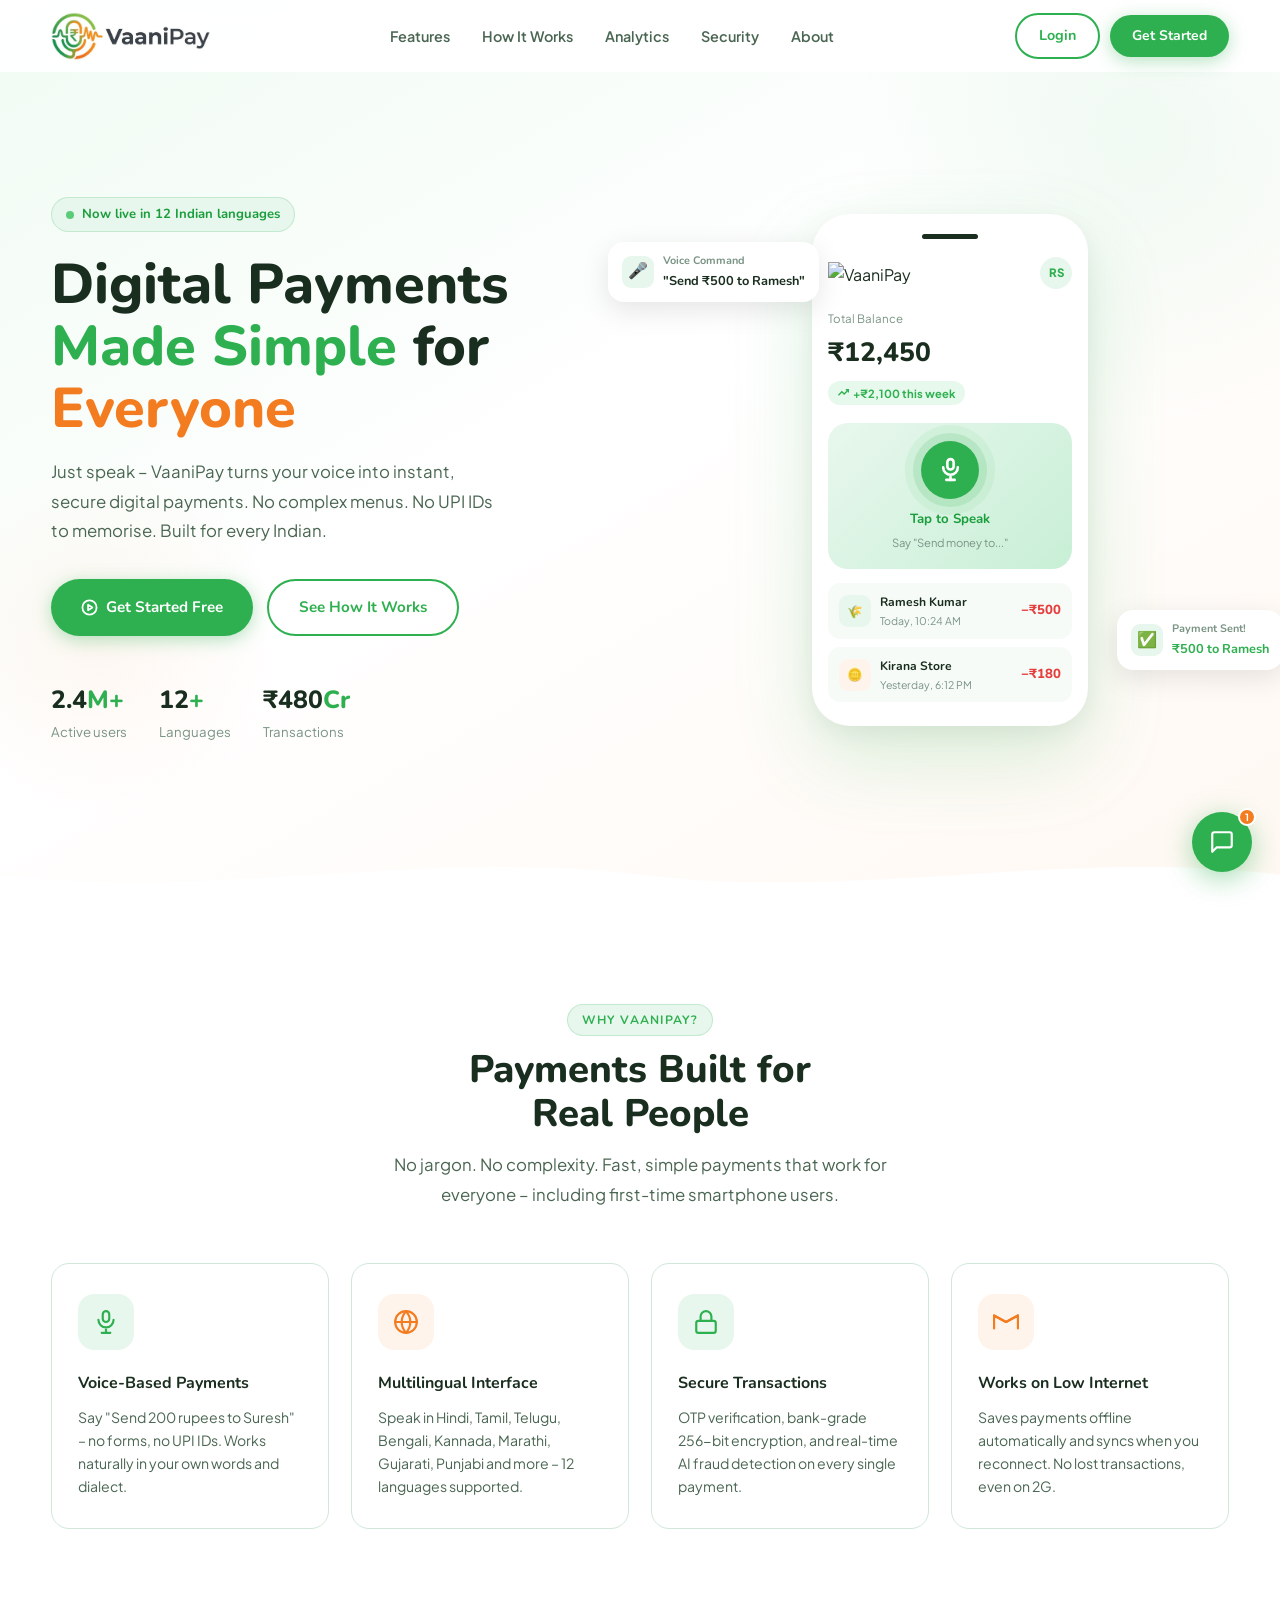
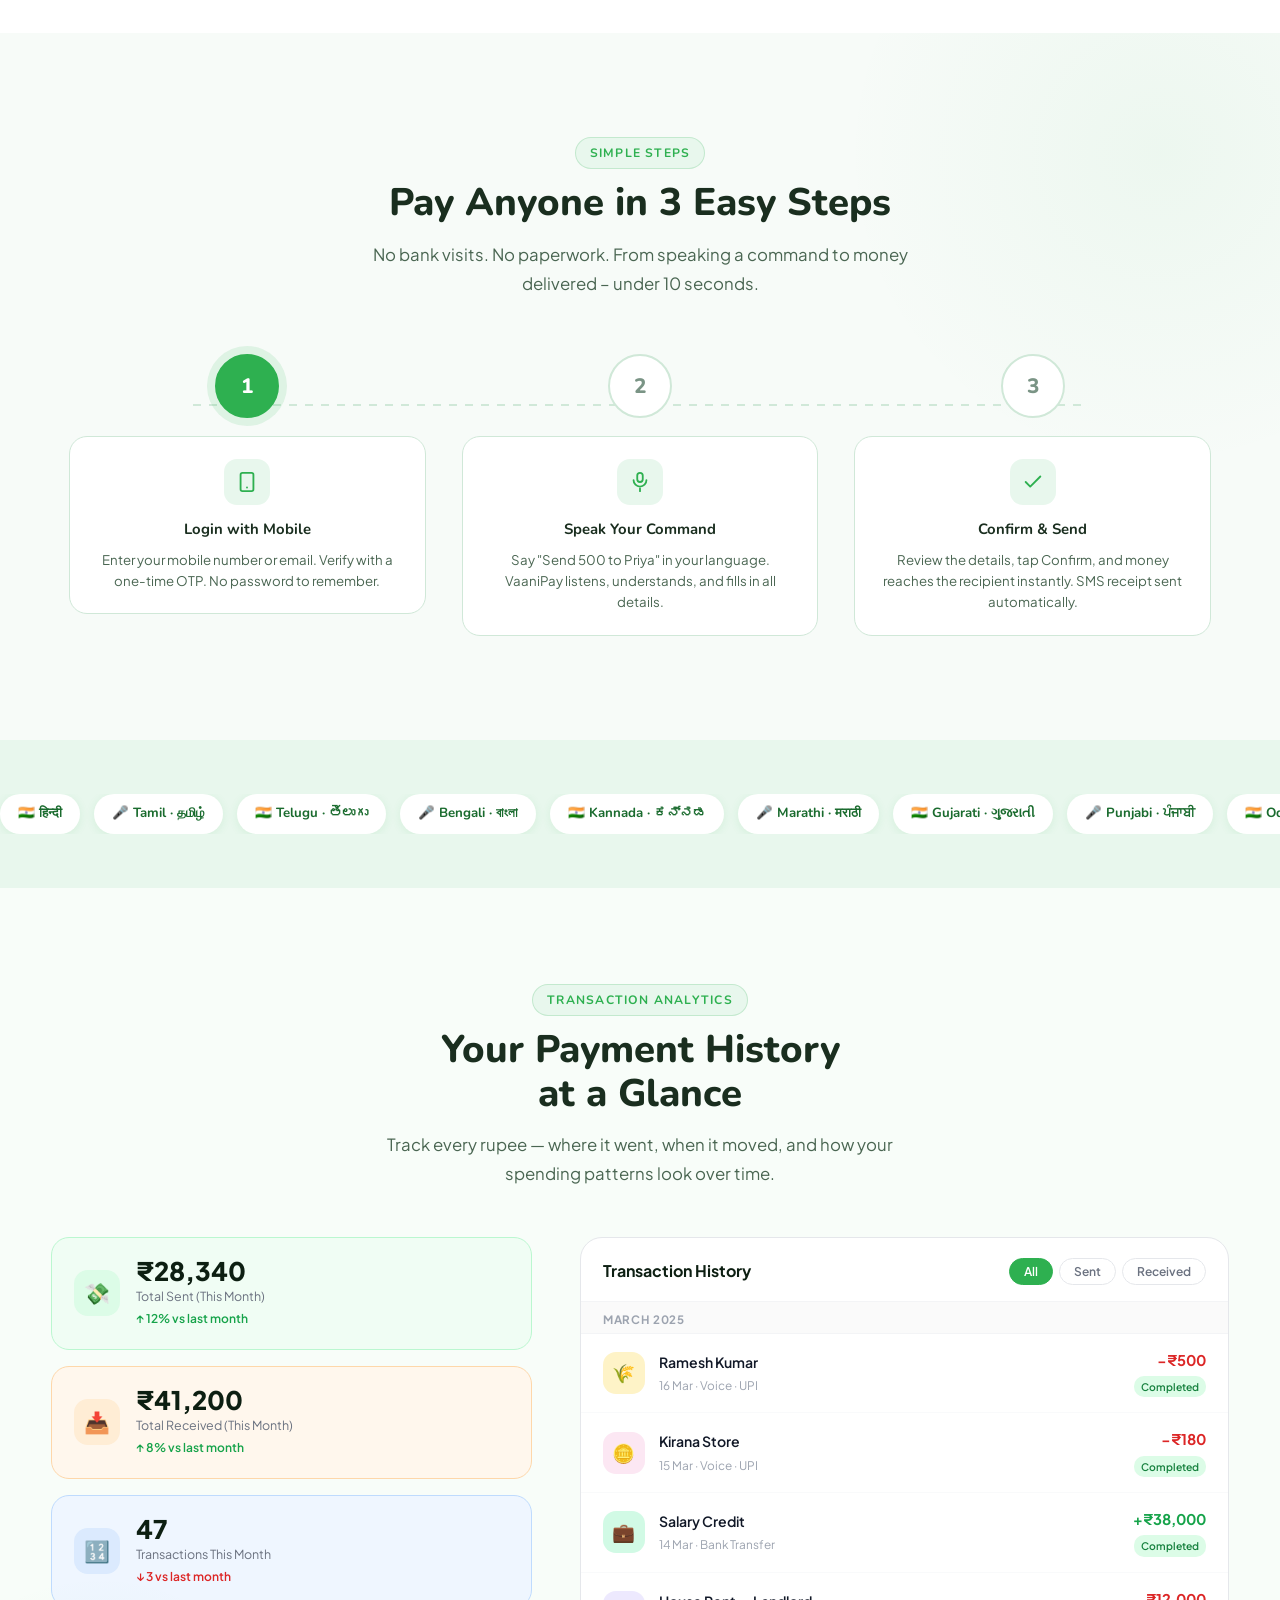
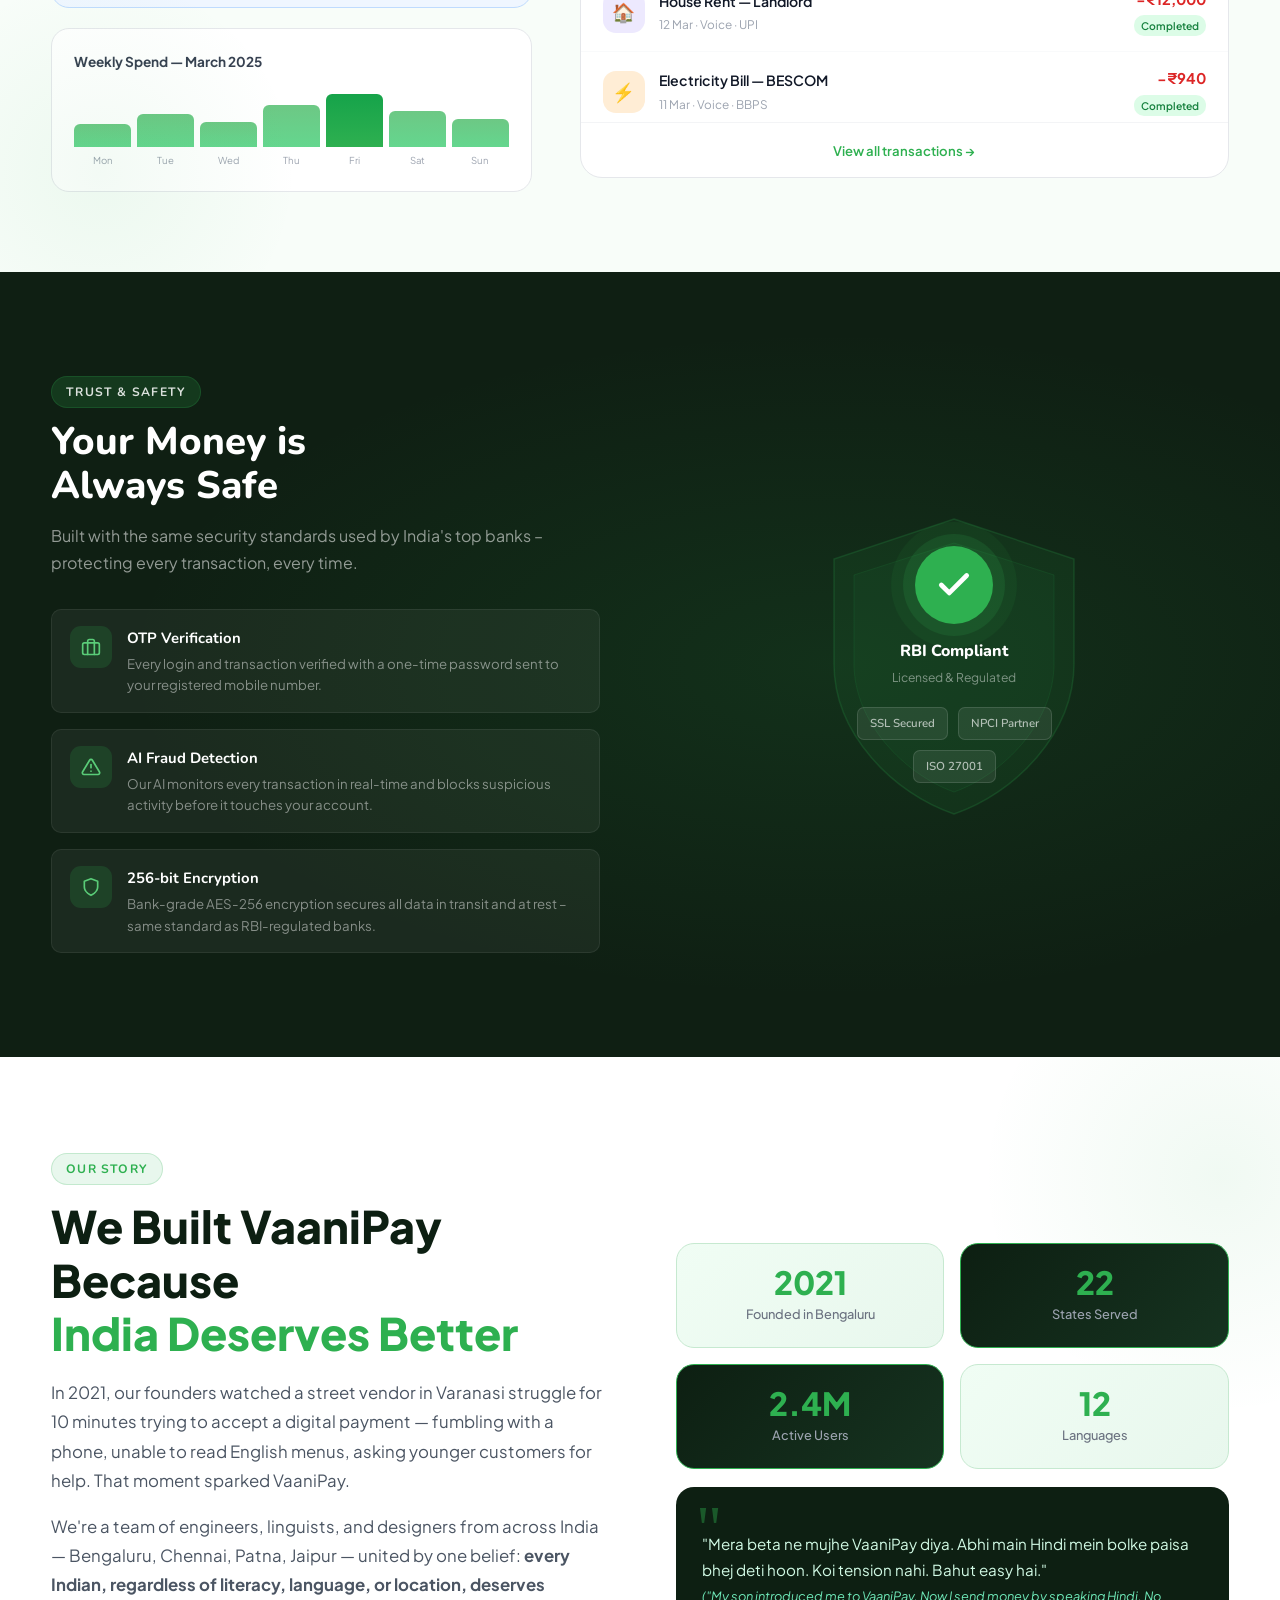
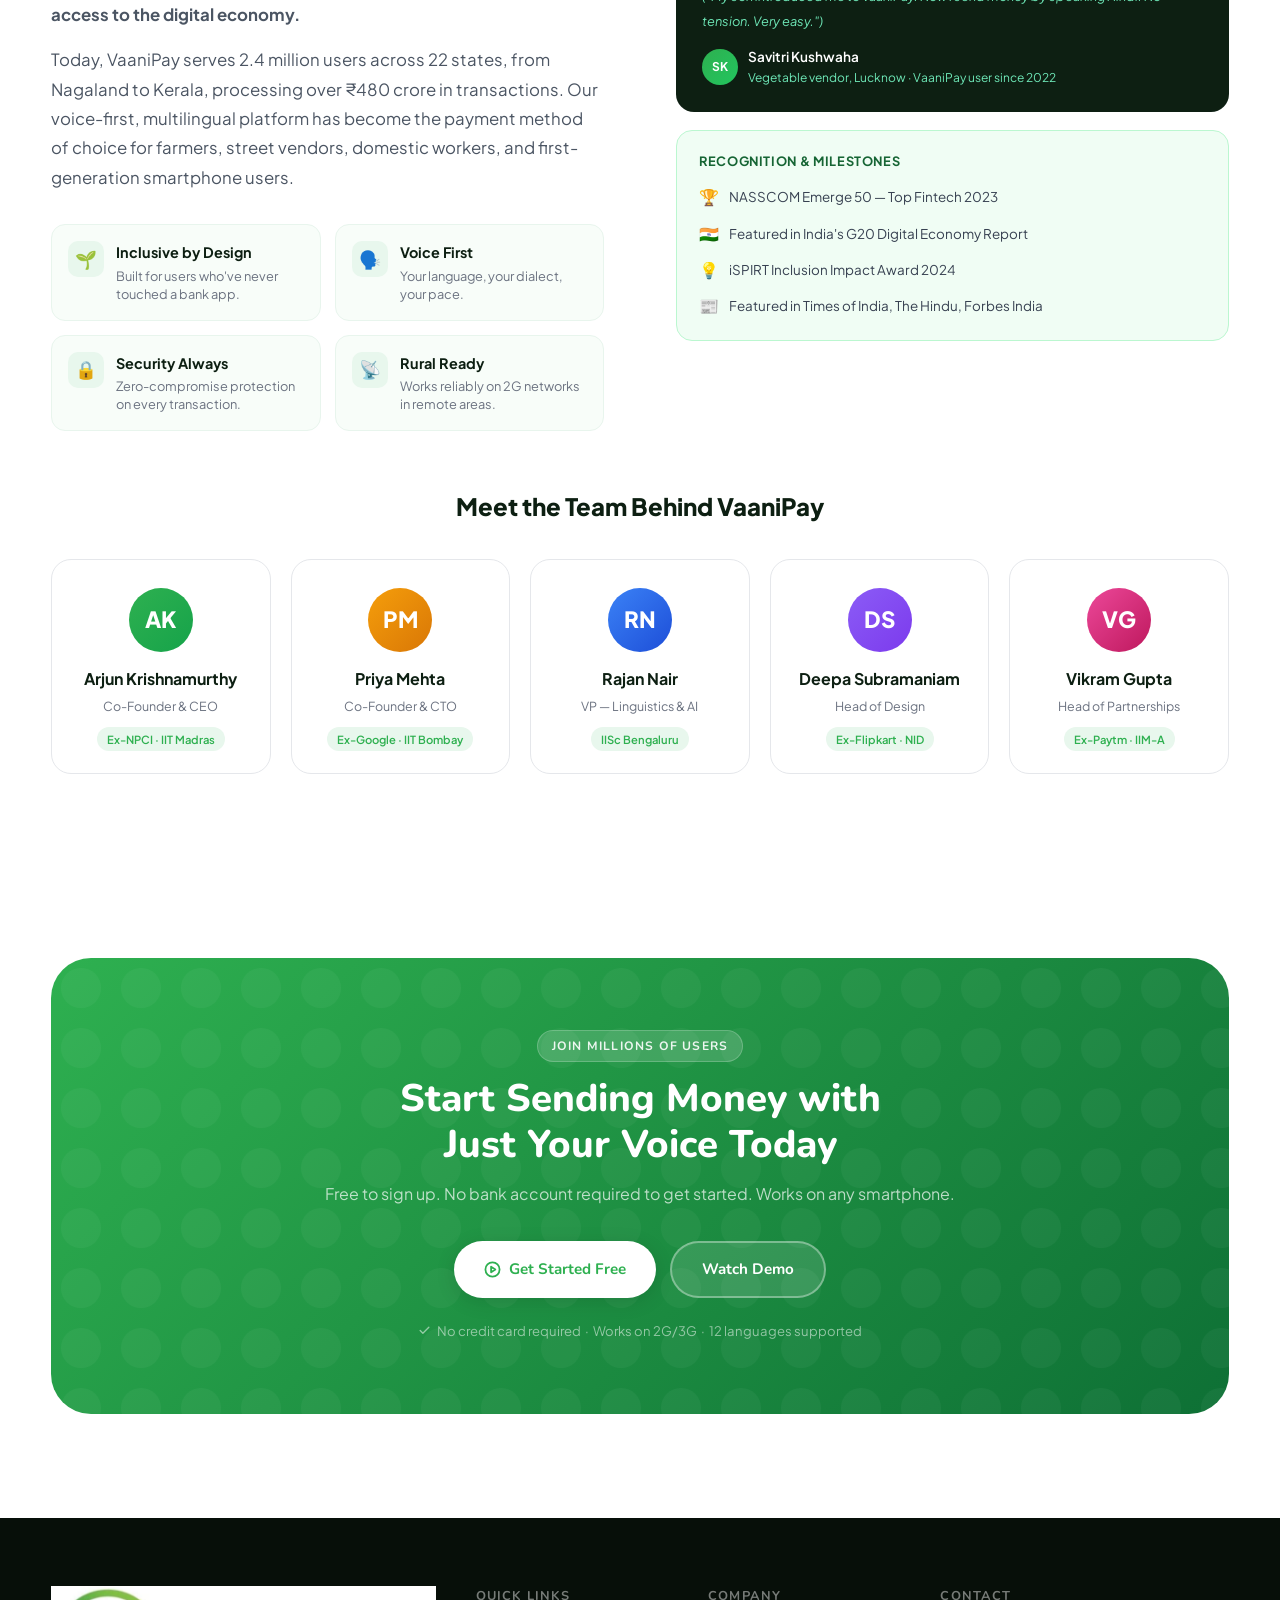
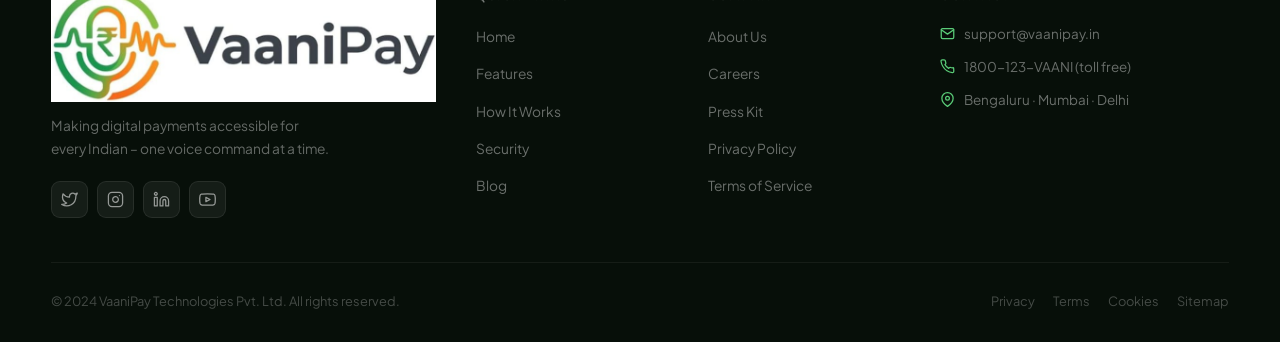
==== commit 3dfd811c: "Refactor code structure for improved readability and maintainability" ====
--- a/frontend/index.html
+++ b/frontend/index.html
@@ -361,8 +361,6 @@
           <a href="login.html" class="nav-login">Login</a>
           <a href="login.html" class="btn btn-green nav-cta">Get Started</a>
         </div>
-        <!-- Online/Offline Status Badge -->
-        <div id="statusBadge" class="status-badge">🟢 Online</div>
         <button class="burger" id="burger" aria-label="Open menu">
           <span></span><span></span><span></span>
         </button>
